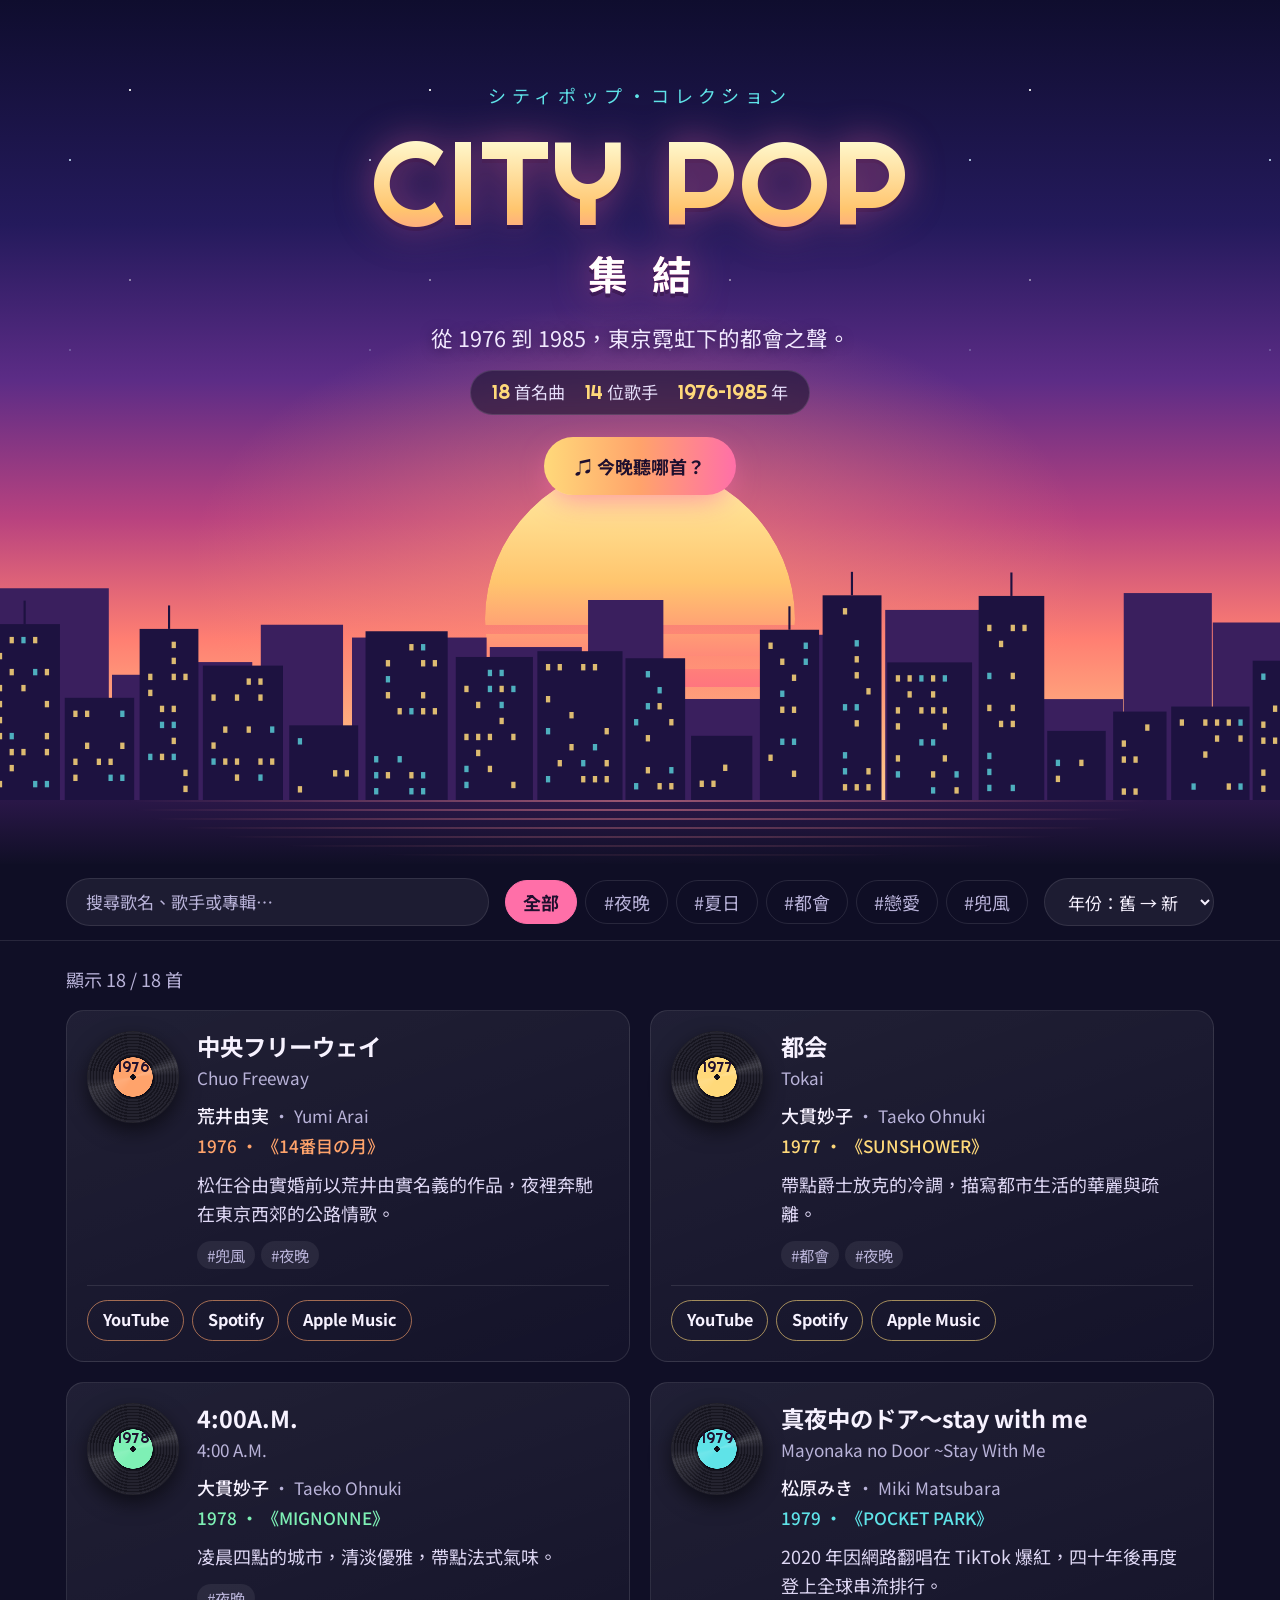
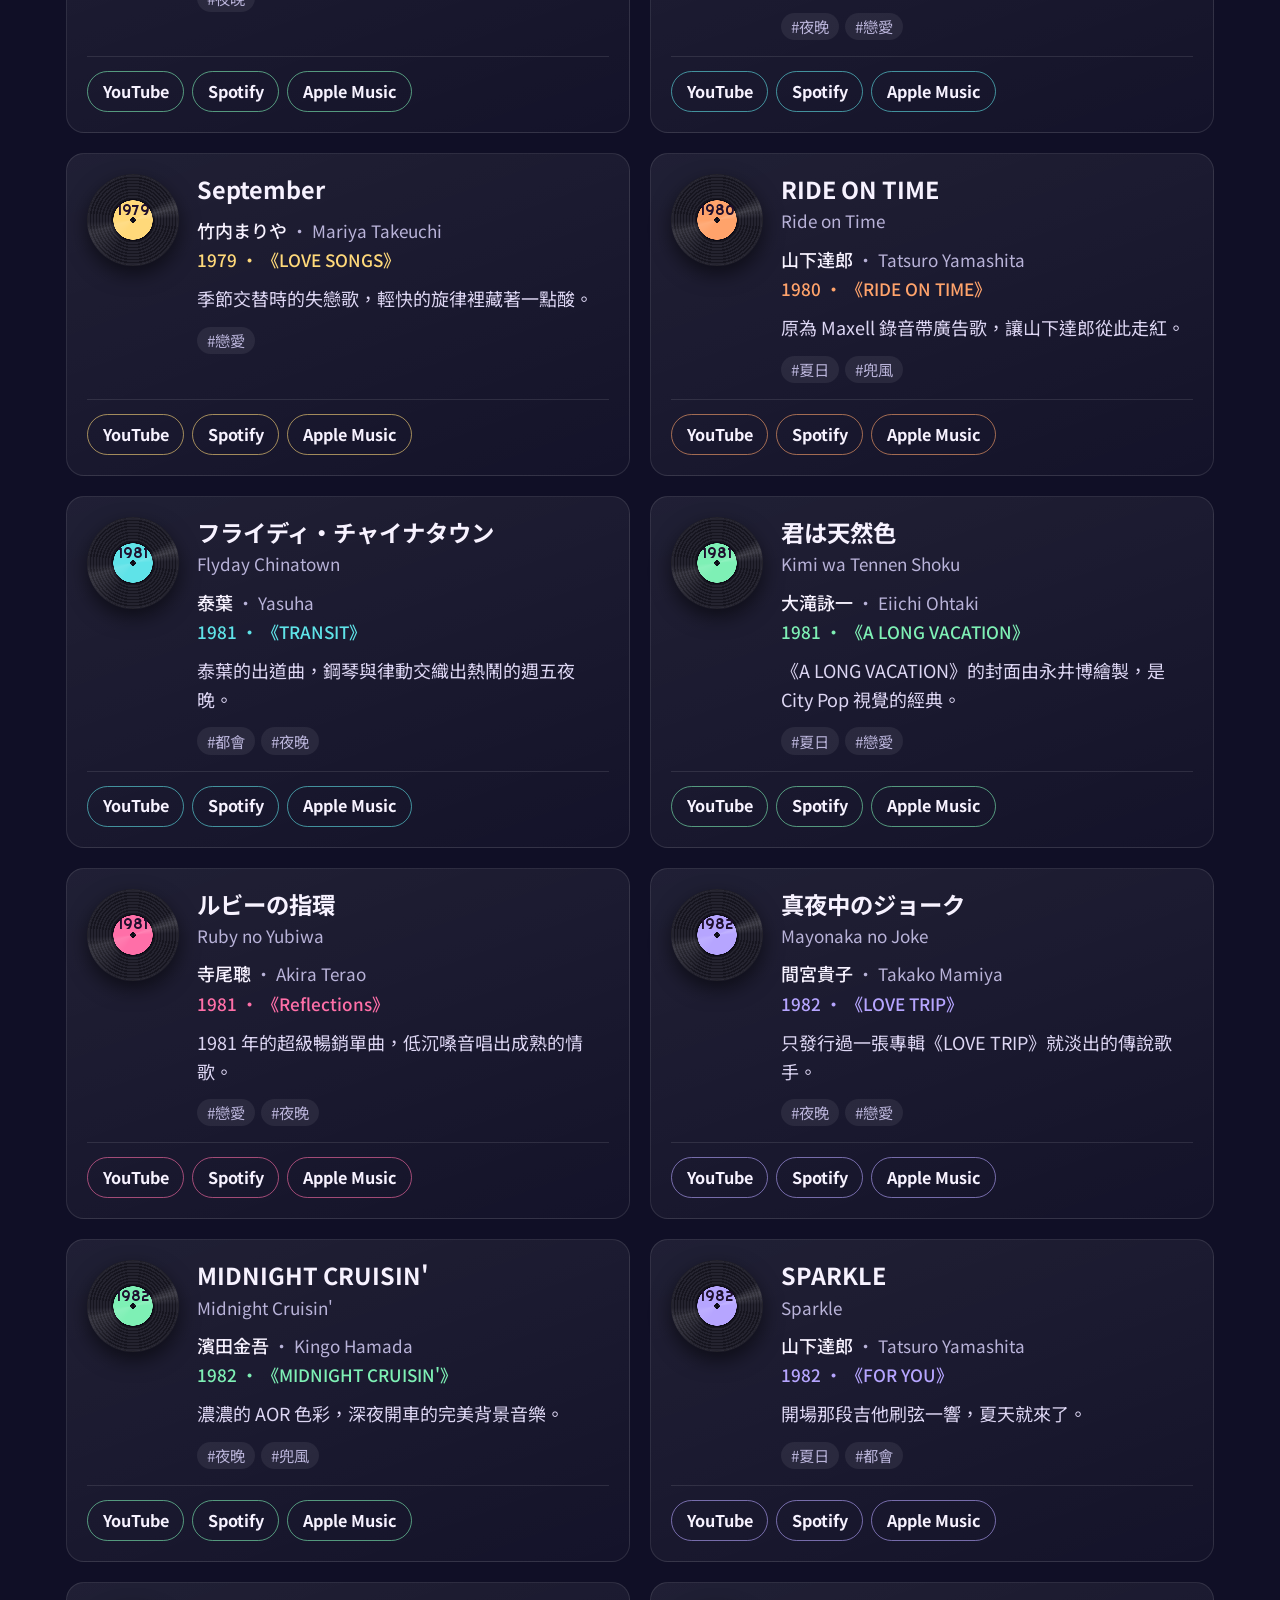
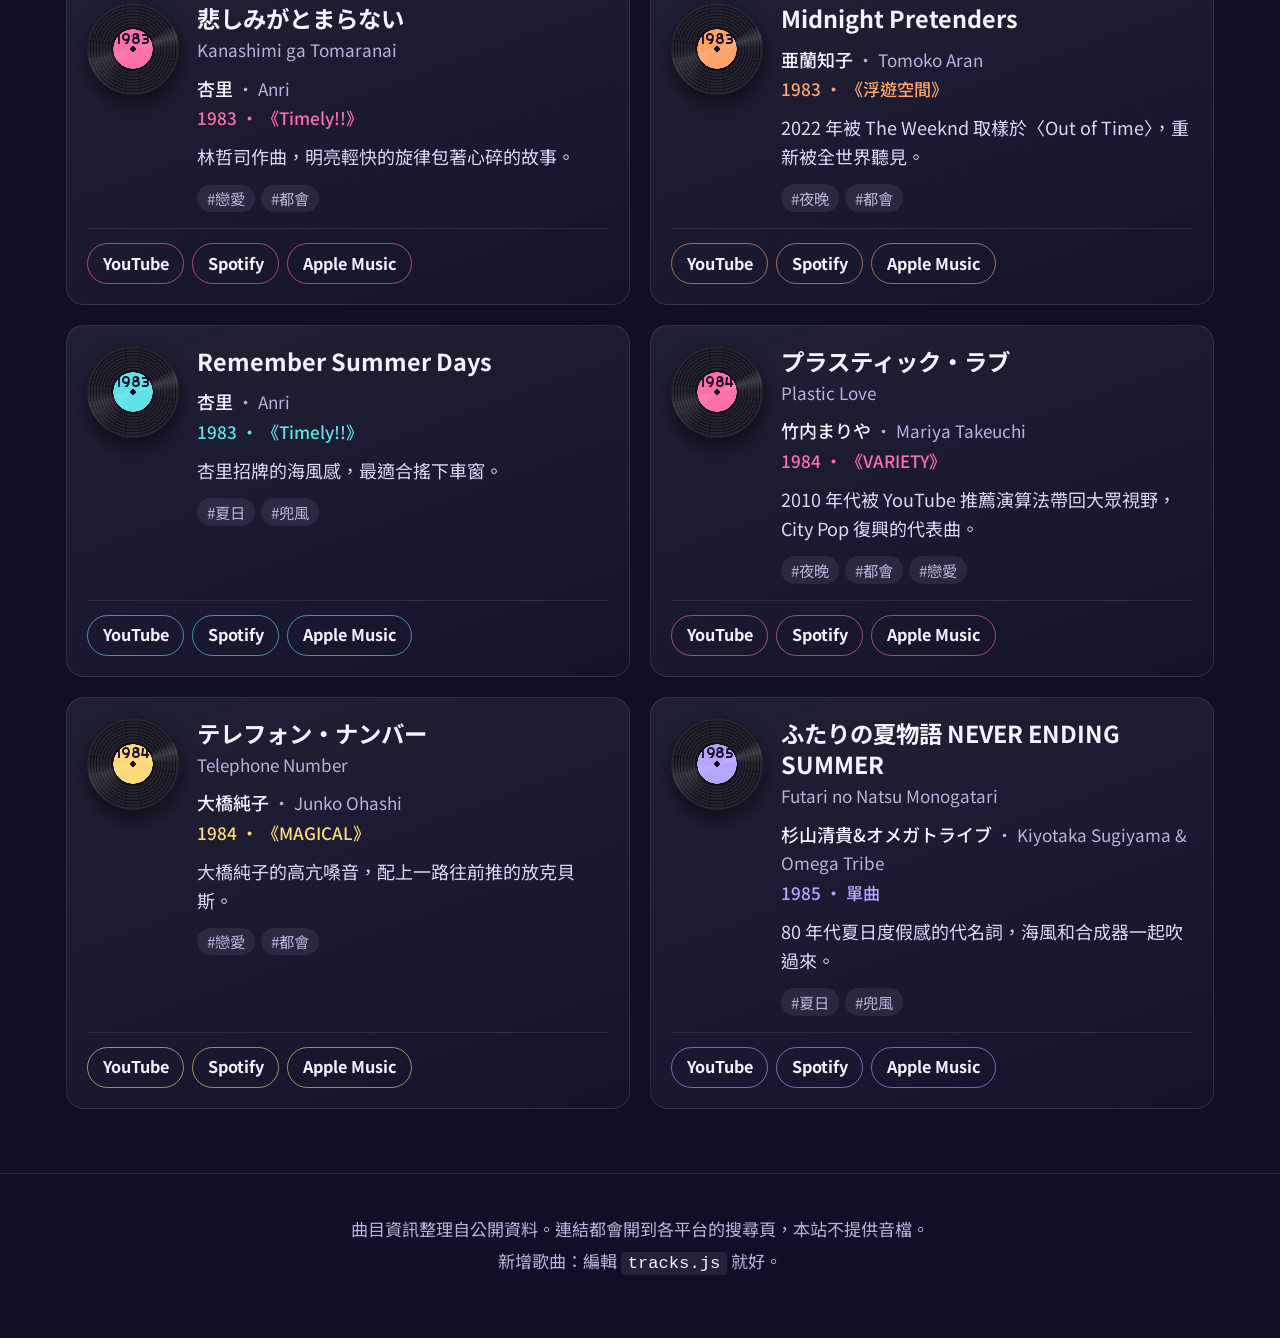
==== index.html @ 8dc0485b "建立 City Pop 集結網站 18 首 1976-1985 年的 City Pop 名曲，可依氛圍篩選、搜尋、排序與隨機推薦，附 YouTube／Spotify／Apple Music 搜尋連結。" ====
<!doctype html>
<html lang="zh-Hant">
<head>
  <meta charset="utf-8">
  <meta name="viewport" content="width=device-width, initial-scale=1">
  <title>City Pop 集結</title>
  <meta name="description" content="精選 70、80 年代日本 City Pop 名曲，依氛圍篩選，一鍵到 YouTube、Spotify、Apple Music 收聽。">
  <meta name="theme-color" content="#100f26">
  <link rel="icon" href="data:image/svg+xml,%3Csvg xmlns='http://www.w3.org/2000/svg' viewBox='0 0 100 100'%3E%3Ccircle cx='50' cy='50' r='48' fill='%2316151f'/%3E%3Ccircle cx='50' cy='50' r='18' fill='%23ff6fa8'/%3E%3Ccircle cx='50' cy='50' r='3' fill='%2316151f'/%3E%3C/svg%3E">
  <link rel="preconnect" href="https://fonts.googleapis.com">
  <link rel="preconnect" href="https://fonts.gstatic.com" crossorigin>
  <link href="https://fonts.googleapis.com/css2?family=Noto+Sans+JP:wght@400;700&family=Noto+Sans+TC:wght@400;500;700&family=Righteous&display=swap" rel="stylesheet">
  <link rel="stylesheet" href="styles.css">
</head>
<body>
  <header class="hero">
    <div class="glow" aria-hidden="true"></div>
    <div class="sun" aria-hidden="true"></div>
    <svg class="skyline" id="skyline" viewBox="0 0 1200 230" preserveAspectRatio="xMidYMax slice" aria-hidden="true"></svg>
    <div class="water" aria-hidden="true"></div>

    <div class="hero-text">
      <p class="eyebrow" lang="ja">シティポップ・コレクション</p>
      <h1>CITY POP<span>集結</span></h1>
      <p class="lead">從 1976 到 1985，東京霓虹下的都會之聲。</p>
      <p class="stats" id="stats"></p>
      <button class="btn-shuffle" id="shuffle" type="button">♫ 今晚聽哪首？</button>
    </div>
  </header>

  <nav class="controls" aria-label="篩選曲目">
    <div class="controls-inner">
      <label class="search">
        <span class="visually-hidden">搜尋</span>
        <input id="search" type="search" placeholder="搜尋歌名、歌手或專輯…" autocomplete="off">
      </label>
      <div class="chips" id="chips" role="group" aria-label="依氛圍篩選"></div>
      <label class="sort">
        <span class="visually-hidden">排序</span>
        <select id="sort">
          <option value="year-asc">年份：舊 → 新</option>
          <option value="year-desc">年份：新 → 舊</option>
          <option value="artist">依歌手</option>
        </select>
      </label>
    </div>
  </nav>

  <main>
    <p class="count" id="count" aria-live="polite"></p>
    <ul class="grid" id="grid"></ul>
    <p class="empty" id="empty" hidden>找不到符合的歌曲，換個關鍵字或氛圍試試？</p>
    <noscript><p class="empty">這個網站需要開啟 JavaScript 才能顯示曲目。</p></noscript>
  </main>

  <footer>
    <p>曲目資訊整理自公開資料。連結都會開到各平台的搜尋頁，本站不提供音檔。</p>
    <p>新增歌曲：編輯 <code>tracks.js</code> 就好。</p>
  </footer>

  <script src="tracks.js"></script>
  <script src="app.js"></script>
</body>
</html>
---- styles.css ----
:root {
  --night: #100f26;
  --night-2: #191838;
  --line: rgba(255, 255, 255, 0.1);
  --text: #f7f2ff;
  --muted: #b9b3d9;
  --pink: #ff6fa8;
  --orange: #ffa36b;
  --yellow: #ffd97a;
  --cyan: #5fe3e8;
  --ink: #1f0f2e;
  --font-body: "Noto Sans TC", "Noto Sans JP", system-ui, sans-serif;
  --font-jp: "Noto Sans JP", "Noto Sans TC", system-ui, sans-serif;
  --font-display: "Righteous", "Noto Sans TC", sans-serif;
}

* { box-sizing: border-box; }

/* 基準字級 18px，其餘用 rem 跟著放大 */
html { font-size: 112.5%; scroll-behavior: smooth; }

body {
  margin: 0;
  background: var(--night);
  color: var(--text);
  font-family: var(--font-body);
  line-height: 1.6;
  -webkit-font-smoothing: antialiased;
}

[lang="ja"] { font-family: var(--font-jp); }

a { color: inherit; }

:focus-visible {
  outline: 2px solid var(--cyan);
  outline-offset: 3px;
  border-radius: 6px;
}

.visually-hidden {
  position: absolute;
  width: 1px;
  height: 1px;
  overflow: hidden;
  clip: rect(0 0 0 0);
  white-space: nowrap;
}

/* ---------- Hero：黃昏的城市 ---------- */
.hero {
  position: relative;
  isolation: isolate;
  overflow: hidden;
  min-height: clamp(640px, 96vh, 920px);
  padding: clamp(48px, 9vh, 100px) 16px 0;
  text-align: center;
  background: linear-gradient(180deg,
      #0f0d2e 0%, #241a5c 26%, #5c2c86 44%, #b8427f 60%,
      #ff7f72 74%, #ffb882 86%, #ffd99a 100%);
}

/* 星星 */
.hero::before {
  content: "";
  position: absolute;
  inset: 0 0 50% 0;
  z-index: -2;
  background-image:
    radial-gradient(1px 1px at 24px 36px, #fff 50%, transparent 51%),
    radial-gradient(1.5px 1.5px at 130px 90px, #fff 50%, transparent 51%),
    radial-gradient(1px 1px at 210px 22px, #ffe9c4 50%, transparent 51%),
    radial-gradient(1px 1px at 268px 150px, #fff 50%, transparent 51%),
    radial-gradient(1.5px 1.5px at 70px 160px, #cfe9ff 50%, transparent 51%);
  background-size: 300px 190px;
  -webkit-mask-image: linear-gradient(#000 30%, transparent);
  mask-image: linear-gradient(#000 30%, transparent);
  opacity: 0.85;
}

.glow {
  position: absolute;
  left: 50%;
  bottom: 40px;
  width: min(120vw, 900px);
  height: 520px;
  transform: translateX(-50%);
  z-index: -2;
  background: radial-gradient(closest-side, rgba(255, 150, 120, 0.55), transparent);
}

.sun {
  position: absolute;
  left: 50%;
  bottom: 90px;
  width: min(52vw, 310px);
  aspect-ratio: 1;
  transform: translateX(-50%);
  z-index: -1;
  border-radius: 50%;
  background: linear-gradient(180deg, #fff1a8 0%, #ffc56e 38%, #ff7b7b 68%, #ff4f9a 100%);
  -webkit-mask-image: linear-gradient(180deg,
      #000 0 52%, transparent 52% 55%, #000 55% 62%, transparent 62% 66%,
      #000 66% 72%, transparent 72% 77%, #000 77% 82%, transparent 82% 88%,
      #000 88% 92%, transparent 92%);
  mask-image: linear-gradient(180deg,
      #000 0 52%, transparent 52% 55%, #000 55% 62%, transparent 62% 66%,
      #000 66% 72%, transparent 72% 77%, #000 77% 82%, transparent 82% 88%,
      #000 88% 92%, transparent 92%);
}

.skyline {
  position: absolute;
  left: 0;
  bottom: 64px;
  width: 100%;
  height: clamp(150px, 22vw, 230px);
  z-index: -1;
}
.skyline .bld { fill: #1d1240; }
.skyline .bld.far { fill: #3a1f5e; }
.skyline .win { fill: #ffd97a; opacity: 0.85; }
.skyline .win.c { fill: #5fe3e8; opacity: 0.75; }

.water {
  position: absolute;
  left: 0;
  right: 0;
  bottom: 0;
  height: 64px;
  z-index: -1;
  background: linear-gradient(180deg, #2a1748, var(--night));
}
.water::before {
  content: "";
  position: absolute;
  inset: 0;
  background: repeating-linear-gradient(180deg, rgba(255, 140, 150, 0.55) 0 2px, transparent 2px 9px);
  -webkit-mask-image: radial-gradient(40% 100% at 50% 0%, #000, transparent);
  mask-image: radial-gradient(40% 100% at 50% 0%, #000, transparent);
}

.hero-text { position: relative; }

.eyebrow {
  margin: 0;
  color: var(--cyan);
  font-size: 1rem;
  letter-spacing: 0.3em;
}

.hero h1 {
  margin: 0.15em 0 0.25em;
  font-family: var(--font-display);
  font-weight: 400;
  font-size: clamp(3rem, 10vw, 6.5rem);
  line-height: 0.95;
  letter-spacing: 0.02em;
  background: linear-gradient(180deg, #fff6c9 10%, #ffc56e 50%, #ff6fa8 90%);
  -webkit-background-clip: text;
  background-clip: text;
  color: transparent;
  filter: drop-shadow(0 0 18px rgba(255, 111, 168, 0.5)) drop-shadow(0 4px 0 rgba(30, 10, 60, 0.6));
}
.hero h1 span {
  display: block;
  margin-top: 0.4em;
  padding-left: 0.6em;
  font-family: var(--font-body);
  font-weight: 700;
  font-size: 0.34em;
  letter-spacing: 0.6em;
  color: #fff;
  -webkit-text-fill-color: #fff;
}

.lead {
  margin: 0;
  color: #f1e8ff;
  font-size: clamp(1rem, 2.4vw, 1.2rem);
  text-shadow: 0 2px 12px rgba(20, 8, 50, 0.6);
}

.stats {
  display: inline-flex;
  flex-wrap: wrap;
  justify-content: center;
  gap: 4px 20px;
  margin: 14px 0 0;
  padding: 0.35em 1.2em;
  border: 1px solid rgba(255, 255, 255, 0.12);
  border-radius: 999px;
  background: rgba(16, 15, 38, 0.55);
  -webkit-backdrop-filter: blur(6px);
  backdrop-filter: blur(6px);
  color: #e6defa;
  font-size: 0.95rem;
}
.stats b {
  color: var(--yellow);
  font-family: var(--font-display);
  font-weight: 400;
  font-size: 1.15em;
}

.btn-shuffle {
  display: block;
  margin: 22px auto 0;
  padding: 0.8em 1.7em;
  border: 0;
  border-radius: 999px;
  font: inherit;
  font-weight: 700;
  color: var(--ink);
  cursor: pointer;
  background: linear-gradient(90deg, var(--yellow), var(--orange), var(--pink));
  box-shadow: 0 10px 30px -8px rgba(255, 111, 168, 0.8);
  transition: transform 0.2s, box-shadow 0.2s;
}
.btn-shuffle:hover {
  transform: translateY(-2px);
  box-shadow: 0 14px 36px -8px rgba(255, 111, 168, 0.95);
}

/* ---------- 篩選列 ---------- */
.controls {
  position: sticky;
  top: 0;
  z-index: 10;
  background: rgba(16, 15, 38, 0.85);
  -webkit-backdrop-filter: blur(12px);
  backdrop-filter: blur(12px);
  border-bottom: 1px solid var(--line);
}
.controls-inner {
  display: flex;
  flex-wrap: wrap;
  align-items: center;
  gap: 12px 16px;
  max-width: 1180px;
  margin: 0 auto;
  padding: 14px 16px;
}

.search { flex: 1 1 220px; min-width: 0; }
.search input,
.sort select {
  width: 100%;
  padding: 0.55em 1.1em;
  border: 1px solid var(--line);
  border-radius: 999px;
  background: rgba(255, 255, 255, 0.06);
  color: var(--text);
  font: inherit;
  font-size: 0.95rem;
}
.search input::placeholder { color: var(--muted); }
.search input:focus,
.sort select:focus { border-color: var(--cyan); outline: none; }
.sort select { width: auto; cursor: pointer; }
.sort option { background: var(--night-2); }

.chips { display: flex; flex-wrap: wrap; gap: 8px; }
.chip {
  padding: 0.35em 0.95em;
  border: 1px solid var(--line);
  border-radius: 999px;
  background: transparent;
  color: var(--muted);
  font: inherit;
  font-size: 1rem;
  cursor: pointer;
  transition: background 0.2s, color 0.2s, border-color 0.2s;
}
.chip:hover { color: var(--text); border-color: rgba(255, 255, 255, 0.3); }
.chip[aria-pressed="true"] {
  background: var(--pink);
  border-color: var(--pink);
  color: var(--ink);
  font-weight: 700;
}

/* ---------- 曲目卡片 ---------- */
main {
  max-width: 1180px;
  margin: 0 auto;
  padding: 24px 16px 64px;
}

.count { margin: 0 0 16px; color: var(--muted); font-size: 1rem; }

.grid {
  display: grid;
  grid-template-columns: repeat(auto-fill, minmax(min(400px, 100%), 1fr));
  gap: 20px;
  margin: 0;
  padding: 0;
  list-style: none;
}

.card {
  position: relative;
  display: grid;
  grid-template-columns: 92px 1fr;
  grid-template-rows: 1fr auto;
  gap: 16px 18px;
  padding: 20px;
  border: 1px solid var(--line);
  border-radius: 18px;
  background: linear-gradient(160deg, rgba(255, 255, 255, 0.07), rgba(255, 255, 255, 0.02));
  scroll-margin-top: 120px;
  transition: transform 0.25s, border-color 0.25s, box-shadow 0.25s;
}
.card:hover {
  transform: translateY(-4px);
  border-color: var(--accent);
  box-shadow: 0 12px 40px -14px var(--accent);
}
.card.spotlight {
  border-color: var(--accent);
  box-shadow: 0 0 0 2px var(--accent), 0 0 60px -8px var(--accent);
}
.card:focus { outline: none; }

.badge {
  position: absolute;
  top: -11px;
  right: 16px;
  padding: 0.15em 0.8em;
  border-radius: 999px;
  background: var(--accent);
  color: var(--ink);
  font-size: 0.9rem;
  font-weight: 700;
}

/* 黑膠唱片 */
.disc {
  position: relative;
  display: grid;
  place-items: center;
  width: 92px;
  aspect-ratio: 1;
  border-radius: 50%;
  background:
    radial-gradient(circle, #0c0b16 0 4%, transparent 4.5%),
    radial-gradient(circle, var(--accent) 0 30%, #0c0b16 30.5% 32%, transparent 32.5%),
    repeating-radial-gradient(circle, #16151f 0 1.5px, #24232f 1.5px 3px);
  box-shadow: 0 8px 20px rgba(0, 0, 0, 0.55), inset 0 0 0 1px rgba(255, 255, 255, 0.06);
}
.disc::before {
  content: "";
  position: absolute;
  inset: 0;
  border-radius: 50%;
  background: conic-gradient(from 30deg,
      transparent 0 8%, rgba(255, 255, 255, 0.14) 12%, transparent 16% 50%,
      rgba(255, 255, 255, 0.1) 62%, transparent 66%);
}
.disc .label {
  position: relative;
  transform: translateY(-10px);
  color: var(--ink);
  font-family: var(--font-display);
  font-size: 14px;
  letter-spacing: 0.04em;
}
.card:hover .disc,
.card.spotlight .disc { animation: spin 2.4s linear infinite; }

@keyframes spin { to { transform: rotate(360deg); } }

.info { min-width: 0; }

.title {
  margin: 0;
  font-size: 1.3rem;
  line-height: 1.35;
  overflow-wrap: anywhere;
}
.romaji { margin: 0.1em 0 0; color: var(--muted); font-size: 0.95rem; }
.artist { margin: 0.55em 0 0; font-weight: 500; }
.artist .en { color: var(--muted); font-size: 0.95rem; font-weight: 400; }
.meta { margin: 0.1em 0 0; color: var(--accent); font-size: 0.95rem; font-weight: 500; }
.note { margin: 0.6em 0 0; color: #ddd6f3; font-size: 1rem; }

.tags {
  display: flex;
  flex-wrap: wrap;
  gap: 6px;
  margin: 0.75em 0 0;
  padding: 0;
  list-style: none;
}
.tags li {
  padding: 0.1em 0.65em;
  border-radius: 999px;
  background: rgba(255, 255, 255, 0.07);
  color: var(--muted);
  font-size: 0.85rem;
}

.links {
  grid-column: 1 / -1;
  align-self: end;
  display: flex;
  flex-wrap: wrap;
  gap: 8px;
  padding-top: 14px;
  border-top: 1px solid var(--line);
}
.links a {
  padding: 0.4em 0.9em;
  border: 1px solid color-mix(in srgb, var(--accent) 60%, transparent);
  border-radius: 999px;
  font-size: 0.9rem;
  font-weight: 700;
  text-decoration: none;
  transition: background 0.2s, color 0.2s;
}
.links a:hover { background: var(--accent); color: var(--ink); }

.empty {
  margin: 48px 0;
  color: var(--muted);
  text-align: center;
}

footer {
  padding: 36px 16px 56px;
  border-top: 1px solid var(--line);
  color: var(--muted);
  font-size: 0.95rem;
  text-align: center;
}
footer p { margin: 0.3em 0; }
footer code {
  padding: 0.1em 0.4em;
  border-radius: 4px;
  background: rgba(255, 255, 255, 0.08);
  color: var(--text);
}

@media (max-width: 520px) {
  .card { grid-template-columns: 76px 1fr; gap: 14px; padding: 16px; scroll-margin-top: 24px; }
  .disc { width: 76px; }
  .disc .label { font-size: 12px; transform: translateY(-8px); }
  .controls { position: static; }
  .controls-inner { gap: 10px; }
  .sort { flex: 1 1 100%; }
  .sort select { width: 100%; }
}

@media (prefers-reduced-motion: reduce) {
  html { scroll-behavior: auto; }
  .card:hover .disc,
  .card.spotlight .disc { animation: none; }
  .card, .btn-shuffle { transition: none; }
}
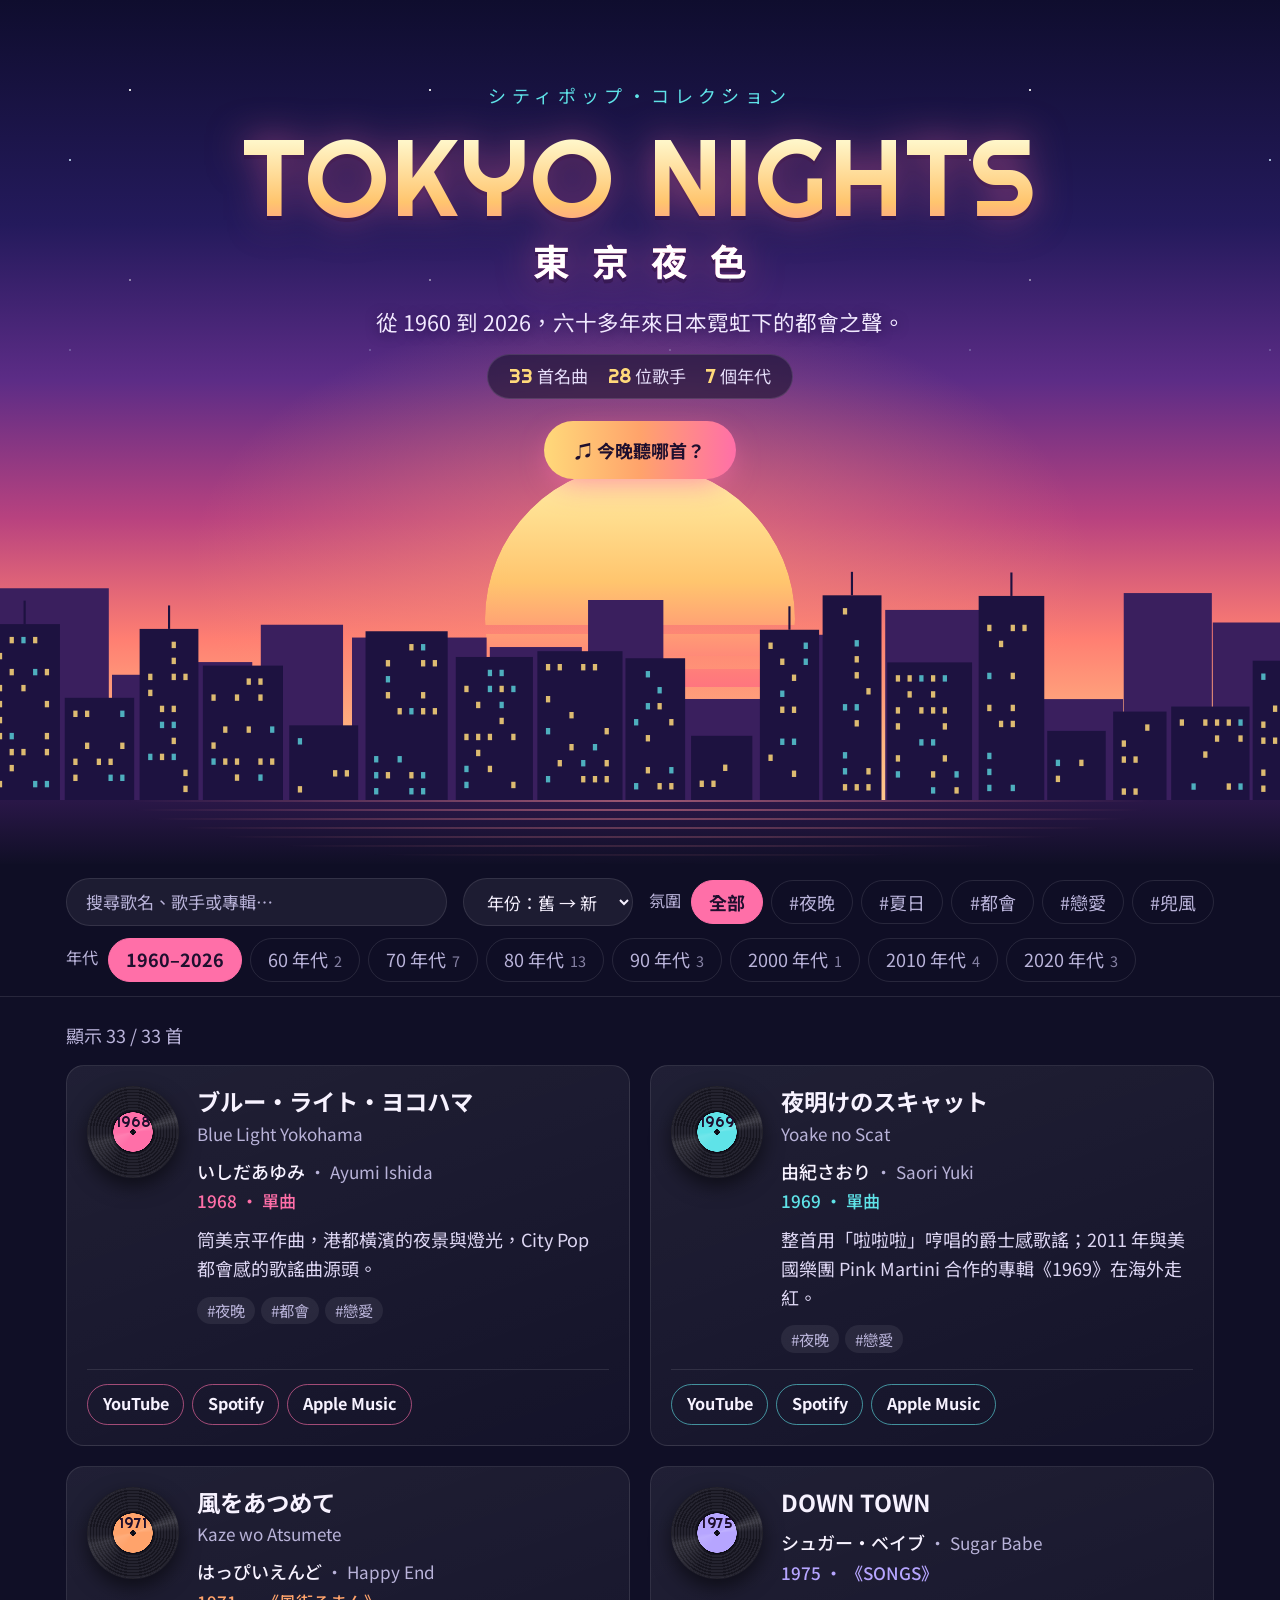
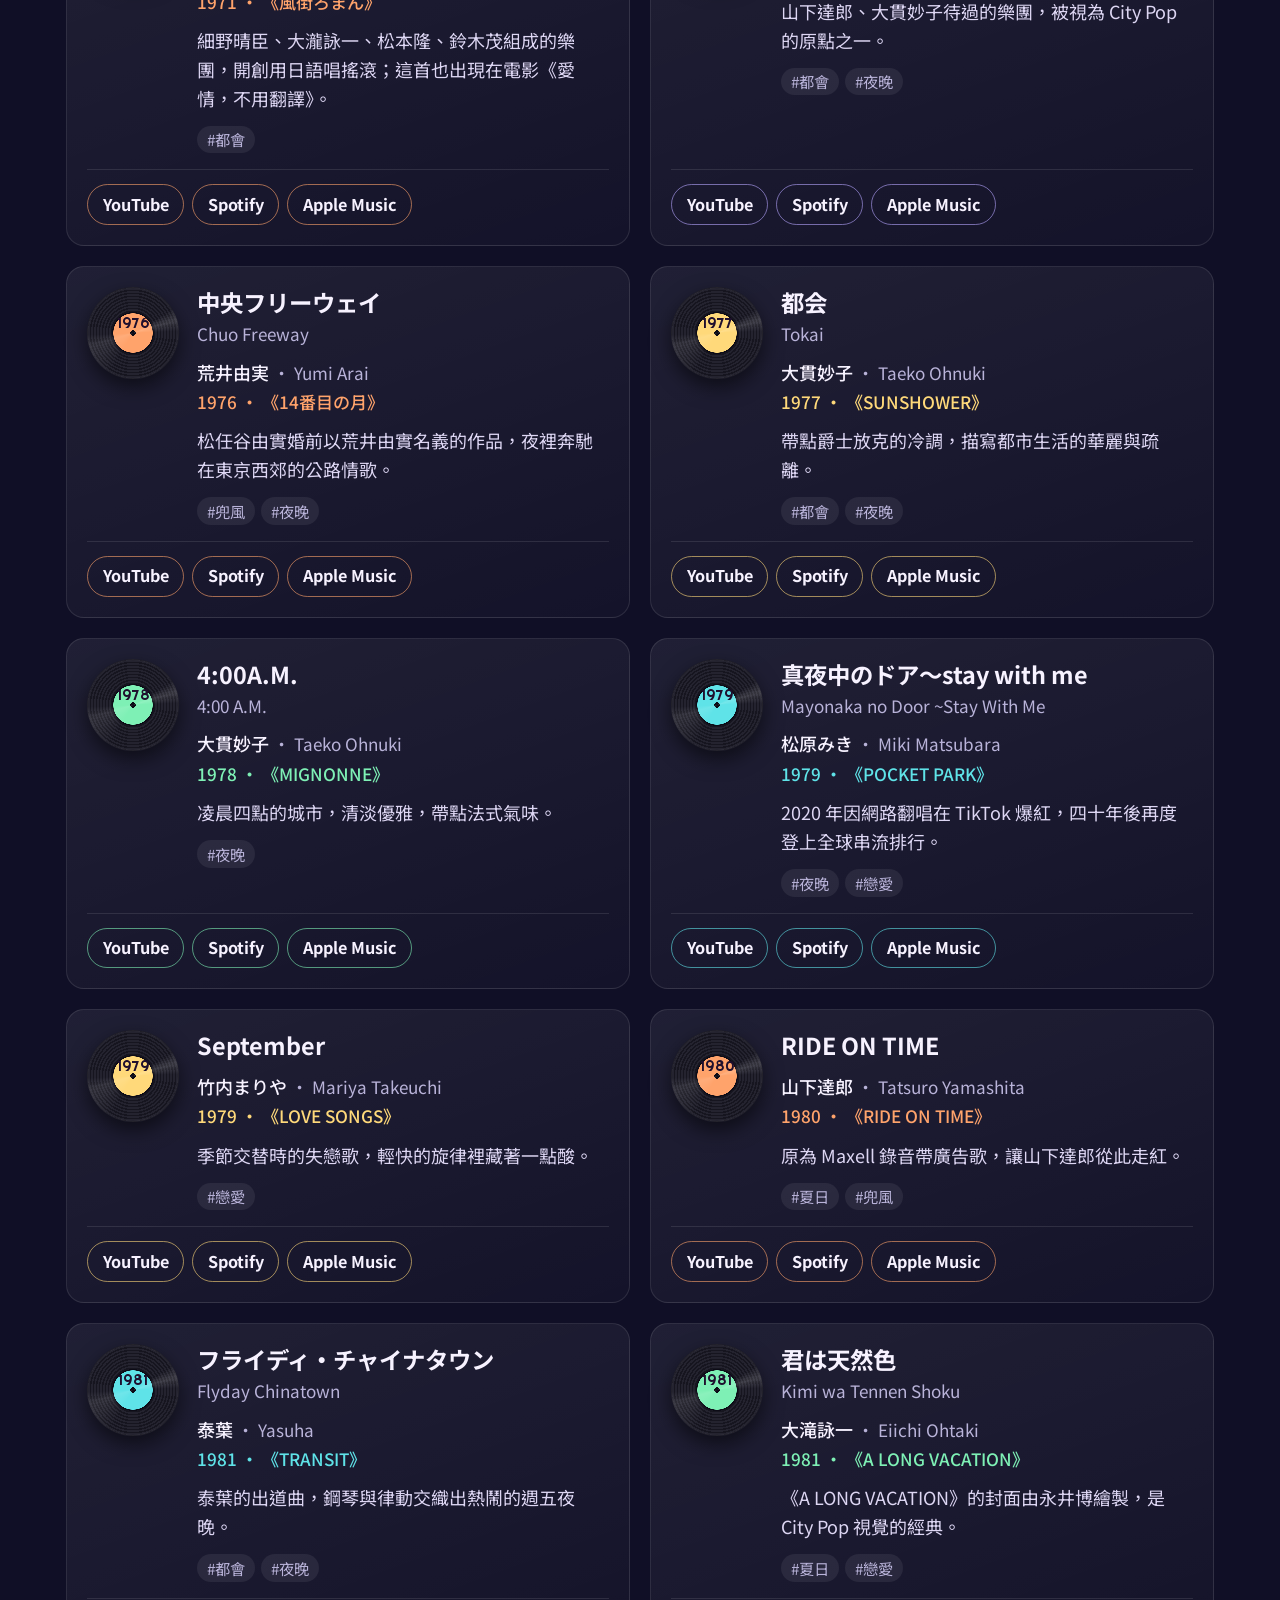
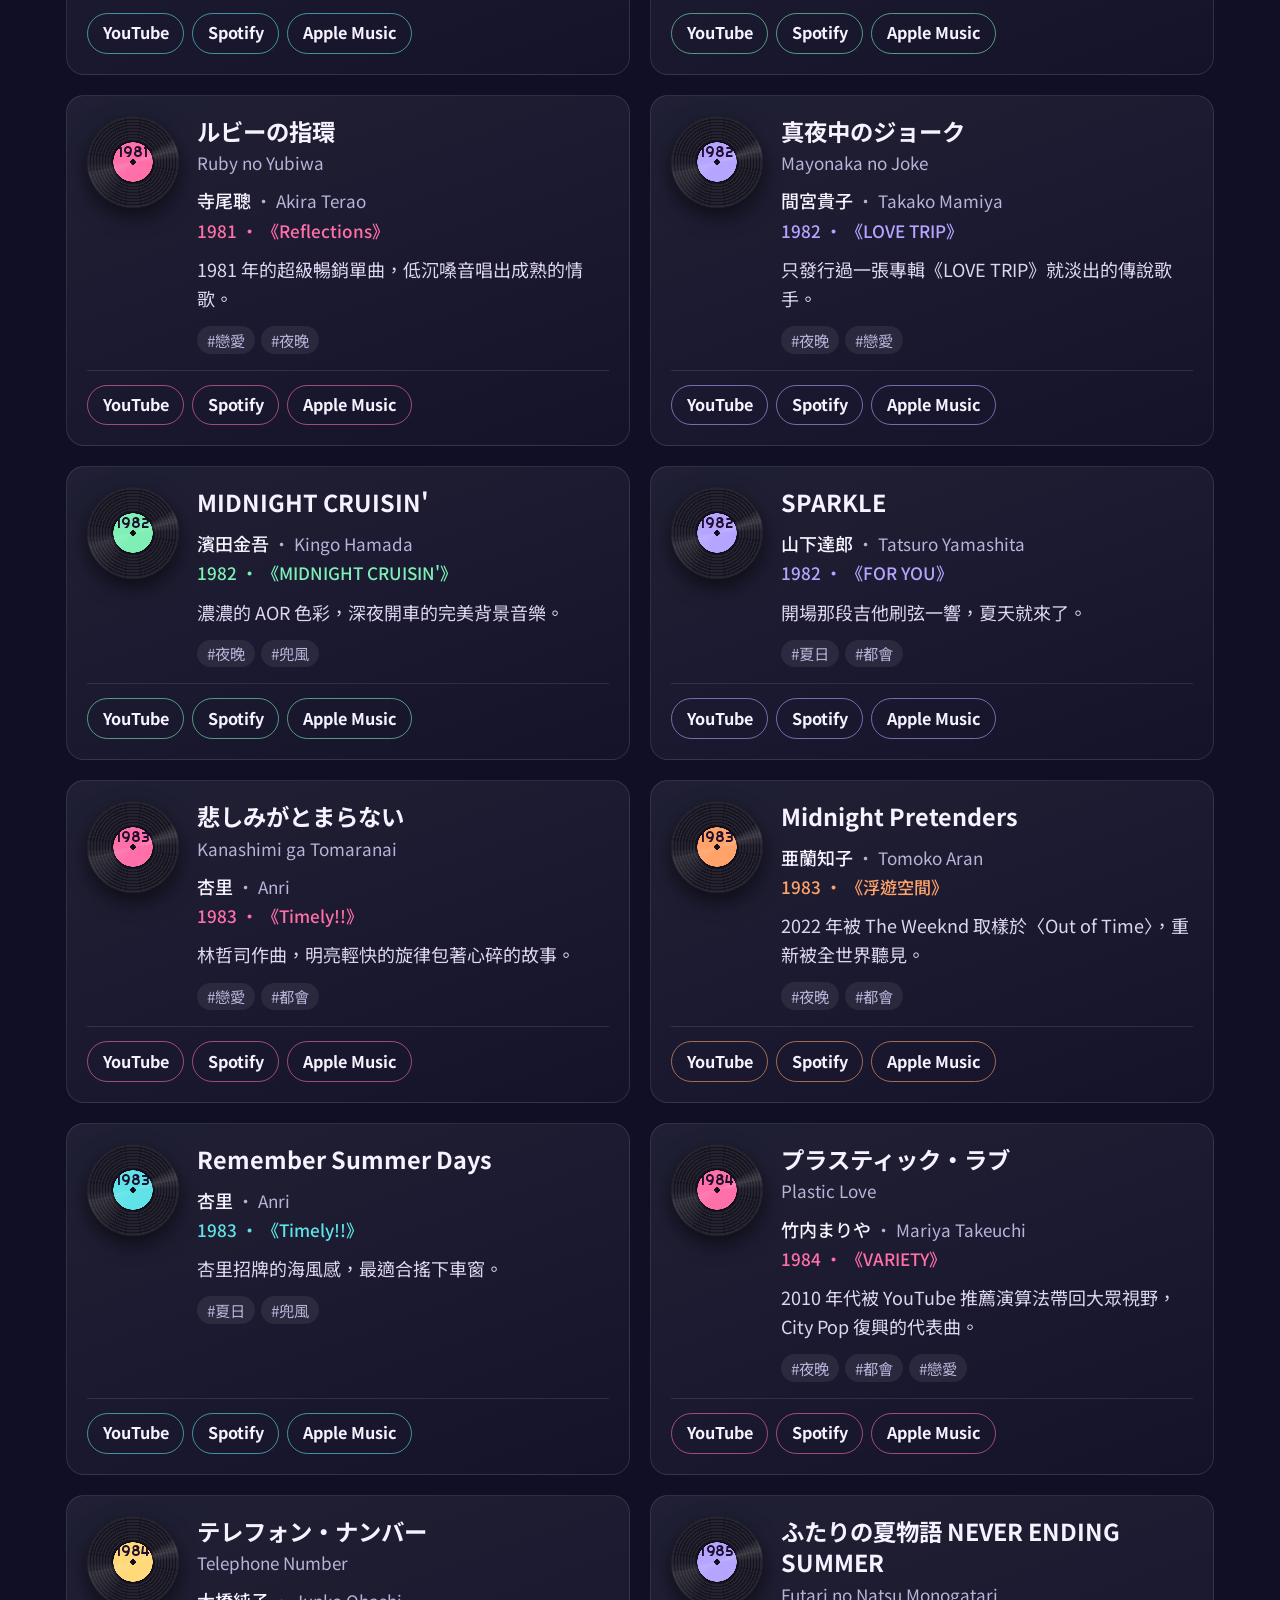
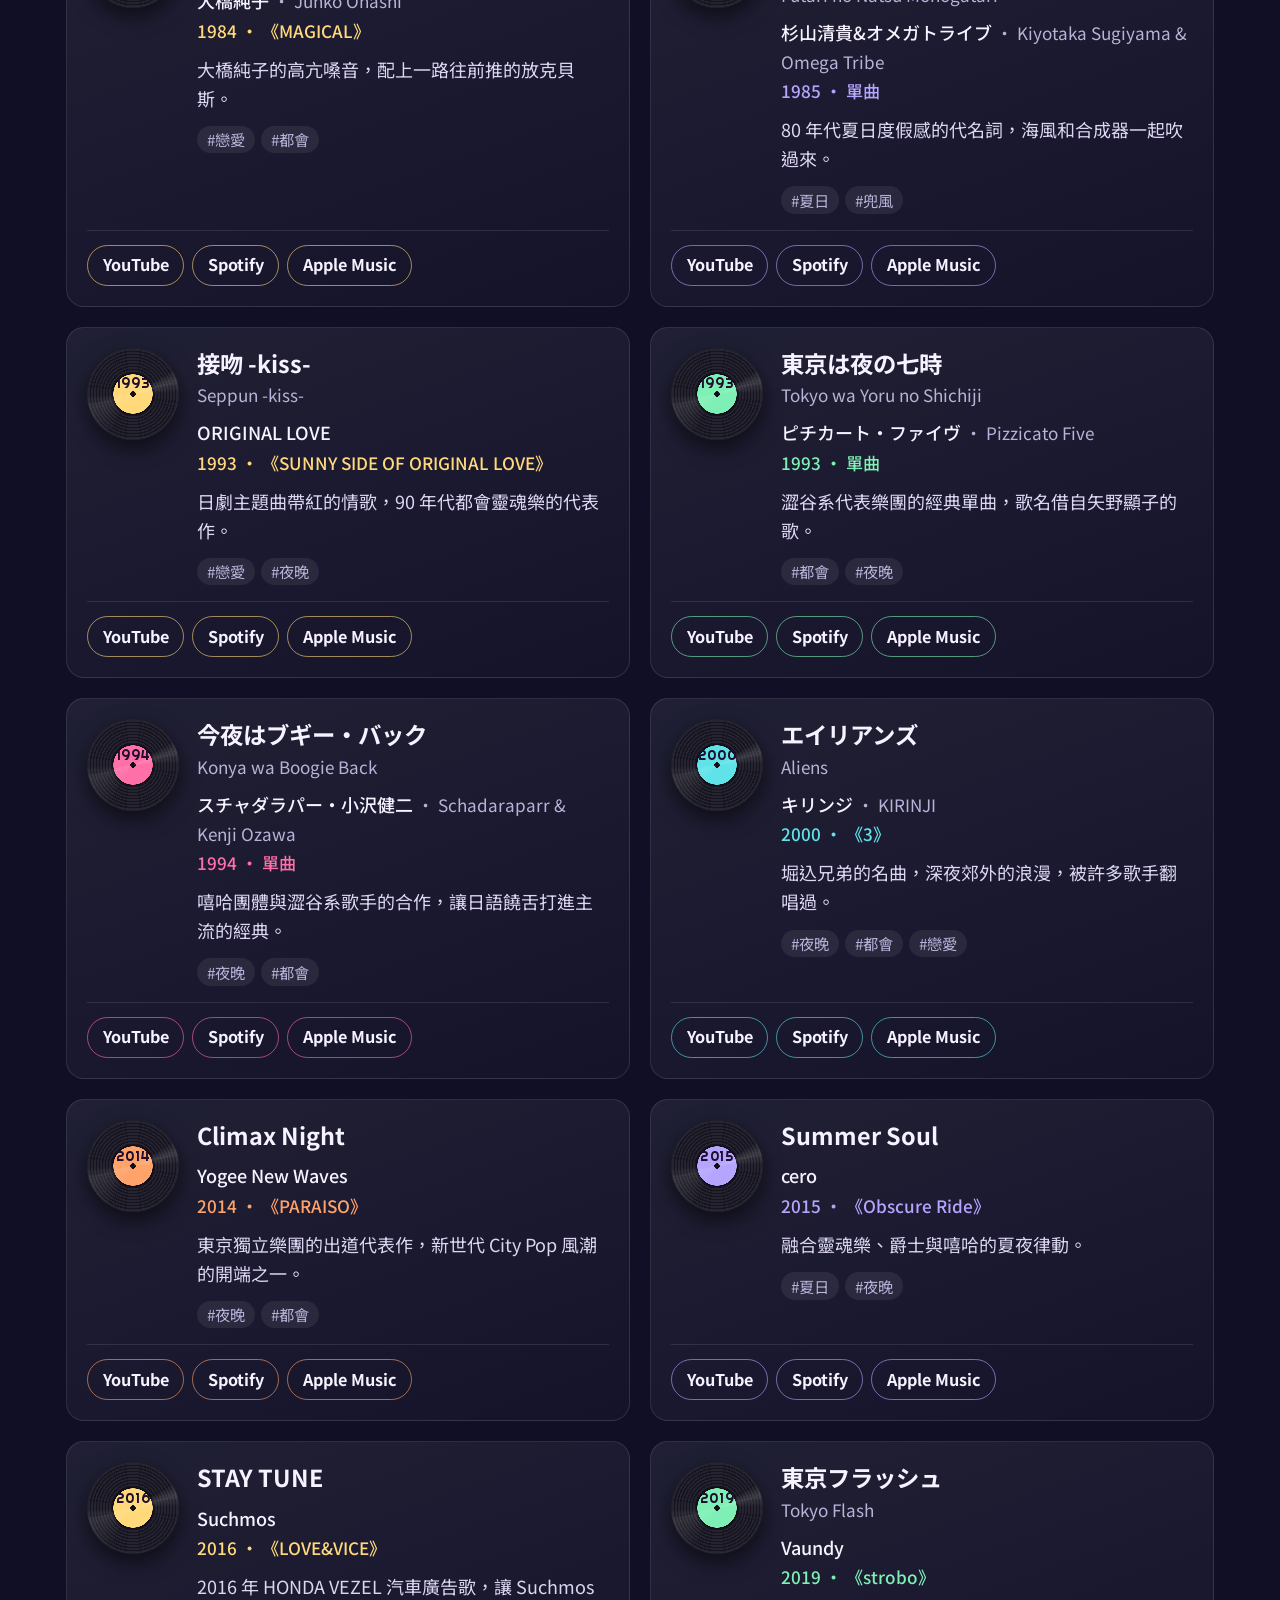
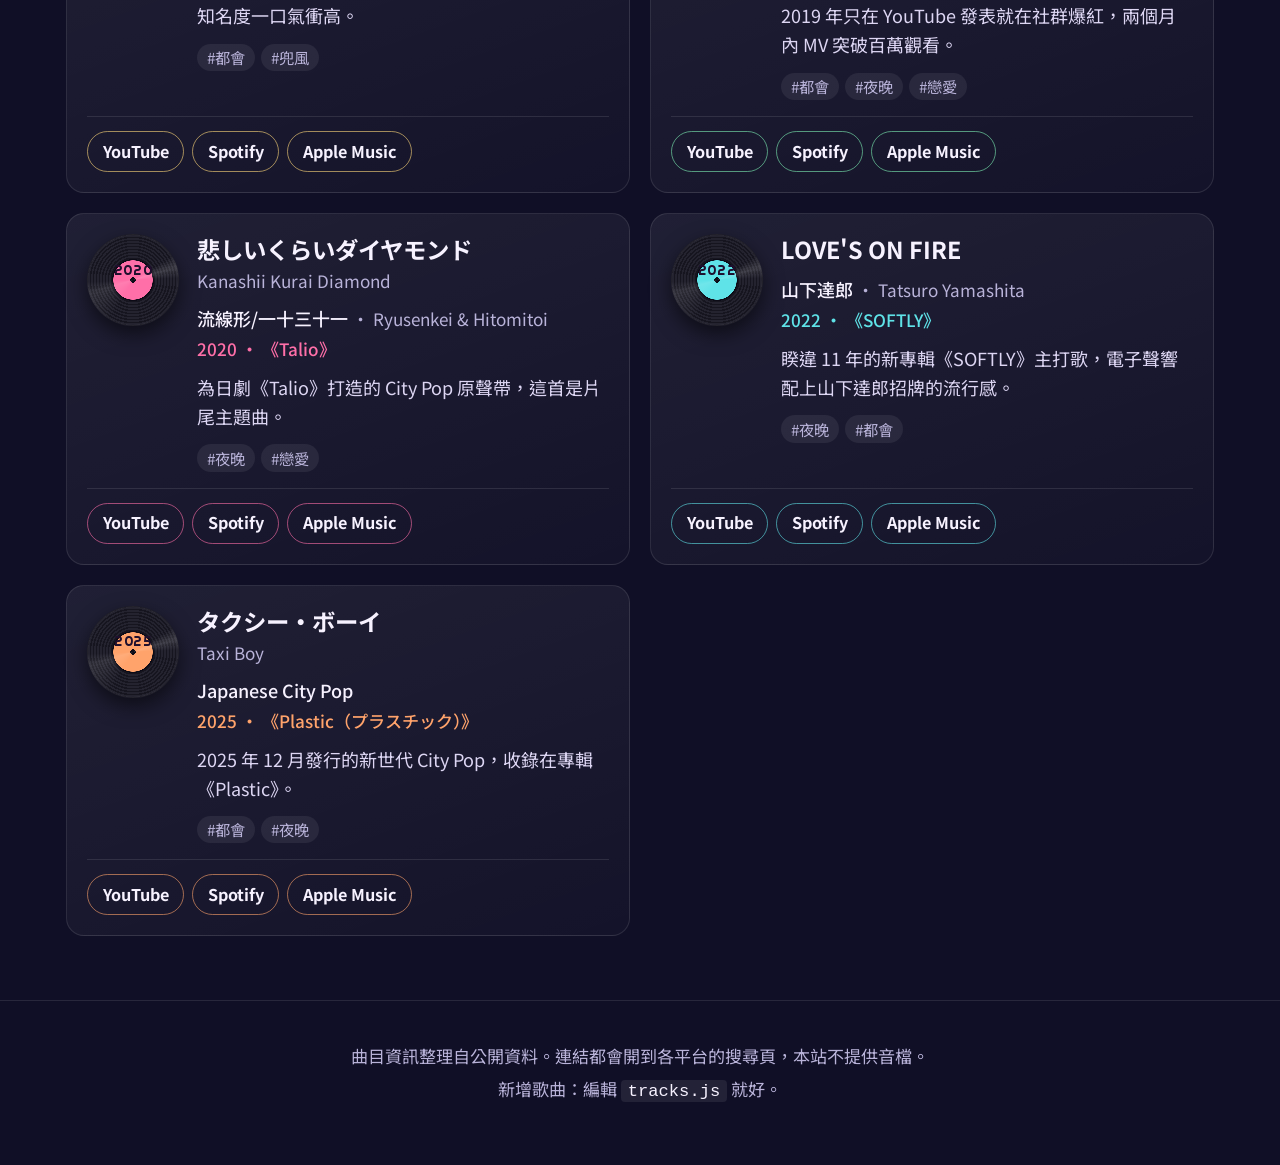
==== commit 06bc5270: "改名 TOKYO NIGHTS 東京夜色，年代延伸到 1960–2026 - 網站名稱從「CITY POP 集結」改為「TOKYO NIGHTS 東京夜色」 - 新增 15 首歌：60 年代歌謠曲源頭" ====
--- a/index.html
+++ b/index.html
@@ -3,8 +3,8 @@
 <head>
   <meta charset="utf-8">
   <meta name="viewport" content="width=device-width, initial-scale=1">
-  <title>City Pop 集結</title>
-  <meta name="description" content="精選 70、80 年代日本 City Pop 名曲，依氛圍篩選，一鍵到 YouTube、Spotify、Apple Music 收聽。">
+  <title>TOKYO NIGHTS 東京夜色</title>
+  <meta name="description" content="TOKYO NIGHTS 東京夜色：從 1960 到 2026 的日本 City Pop 名曲，依氛圍與年代篩選，一鍵到 YouTube、Spotify、Apple Music 收聽。">
   <meta name="theme-color" content="#100f26">
   <link rel="icon" href="data:image/svg+xml,%3Csvg xmlns='http://www.w3.org/2000/svg' viewBox='0 0 100 100'%3E%3Ccircle cx='50' cy='50' r='48' fill='%2316151f'/%3E%3Ccircle cx='50' cy='50' r='18' fill='%23ff6fa8'/%3E%3Ccircle cx='50' cy='50' r='3' fill='%2316151f'/%3E%3C/svg%3E">
   <link rel="preconnect" href="https://fonts.googleapis.com">
@@ -21,8 +21,8 @@
 
     <div class="hero-text">
       <p class="eyebrow" lang="ja">シティポップ・コレクション</p>
-      <h1>CITY POP<span>集結</span></h1>
-      <p class="lead">從 1976 到 1985，東京霓虹下的都會之聲。</p>
+      <h1>TOKYO NIGHTS<span>東京夜色</span></h1>
+      <p class="lead">從 1960 到 2026，六十多年來日本霓虹下的都會之聲。</p>
       <p class="stats" id="stats"></p>
       <button class="btn-shuffle" id="shuffle" type="button">♫ 今晚聽哪首？</button>
     </div>
@@ -34,7 +34,6 @@
         <span class="visually-hidden">搜尋</span>
         <input id="search" type="search" placeholder="搜尋歌名、歌手或專輯…" autocomplete="off">
       </label>
-      <div class="chips" id="chips" role="group" aria-label="依氛圍篩選"></div>
       <label class="sort">
         <span class="visually-hidden">排序</span>
         <select id="sort">
@@ -43,6 +42,14 @@
           <option value="artist">依歌手</option>
         </select>
       </label>
+      <div class="filter-row">
+        <span class="filter-label" id="mood-label">氛圍</span>
+        <div class="chips" id="moods" role="group" aria-labelledby="mood-label"></div>
+      </div>
+      <div class="filter-row">
+        <span class="filter-label" id="decade-label">年代</span>
+        <div class="chips" id="decades" role="group" aria-labelledby="decade-label"></div>
+      </div>
     </div>
   </nav>
 
--- a/styles.css
+++ b/styles.css
@@ -153,7 +153,7 @@
   margin: 0.15em 0 0.25em;
   font-family: var(--font-display);
   font-weight: 400;
-  font-size: clamp(3rem, 10vw, 6.5rem);
+  font-size: clamp(2.6rem, 9vw, 6rem);
   line-height: 0.95;
   letter-spacing: 0.02em;
   background: linear-gradient(180deg, #fff6c9 10%, #ffc56e 50%, #ff6fa8 90%);
@@ -260,7 +260,25 @@
 .sort select { width: auto; cursor: pointer; }
 .sort option { background: var(--night-2); }
 
+.filter-row {
+  display: flex;
+  align-items: flex-start;
+  gap: 10px;
+  min-width: 0;
+}
+.filter-label {
+  flex: none;
+  padding-top: 0.45em;
+  color: var(--muted);
+  font-size: 0.9rem;
+}
 .chips { display: flex; flex-wrap: wrap; gap: 8px; }
+.chip-count {
+  margin-left: 0.4em;
+  font-size: 0.8em;
+  opacity: 0.7;
+}
+.chip:disabled { opacity: 0.35; cursor: not-allowed; }
 .chip {
   padding: 0.35em 0.95em;
   border: 1px solid var(--line);
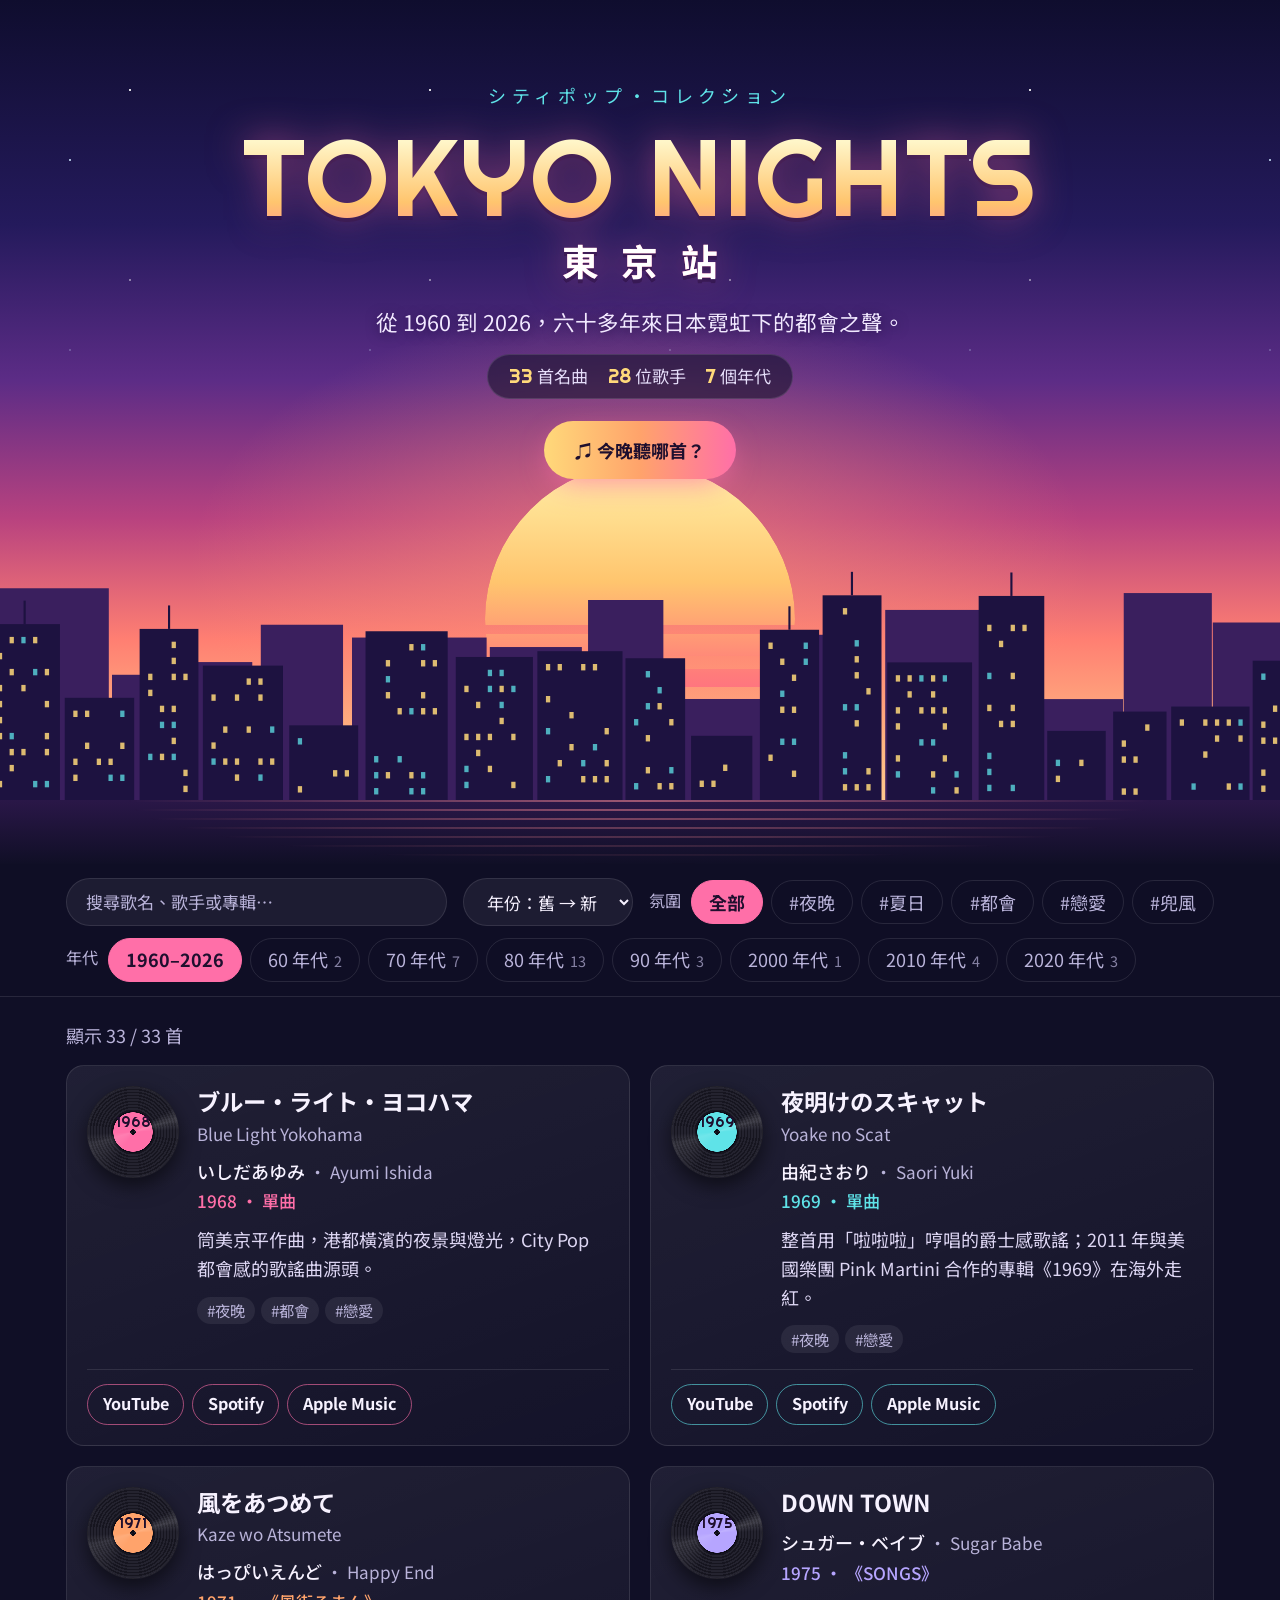
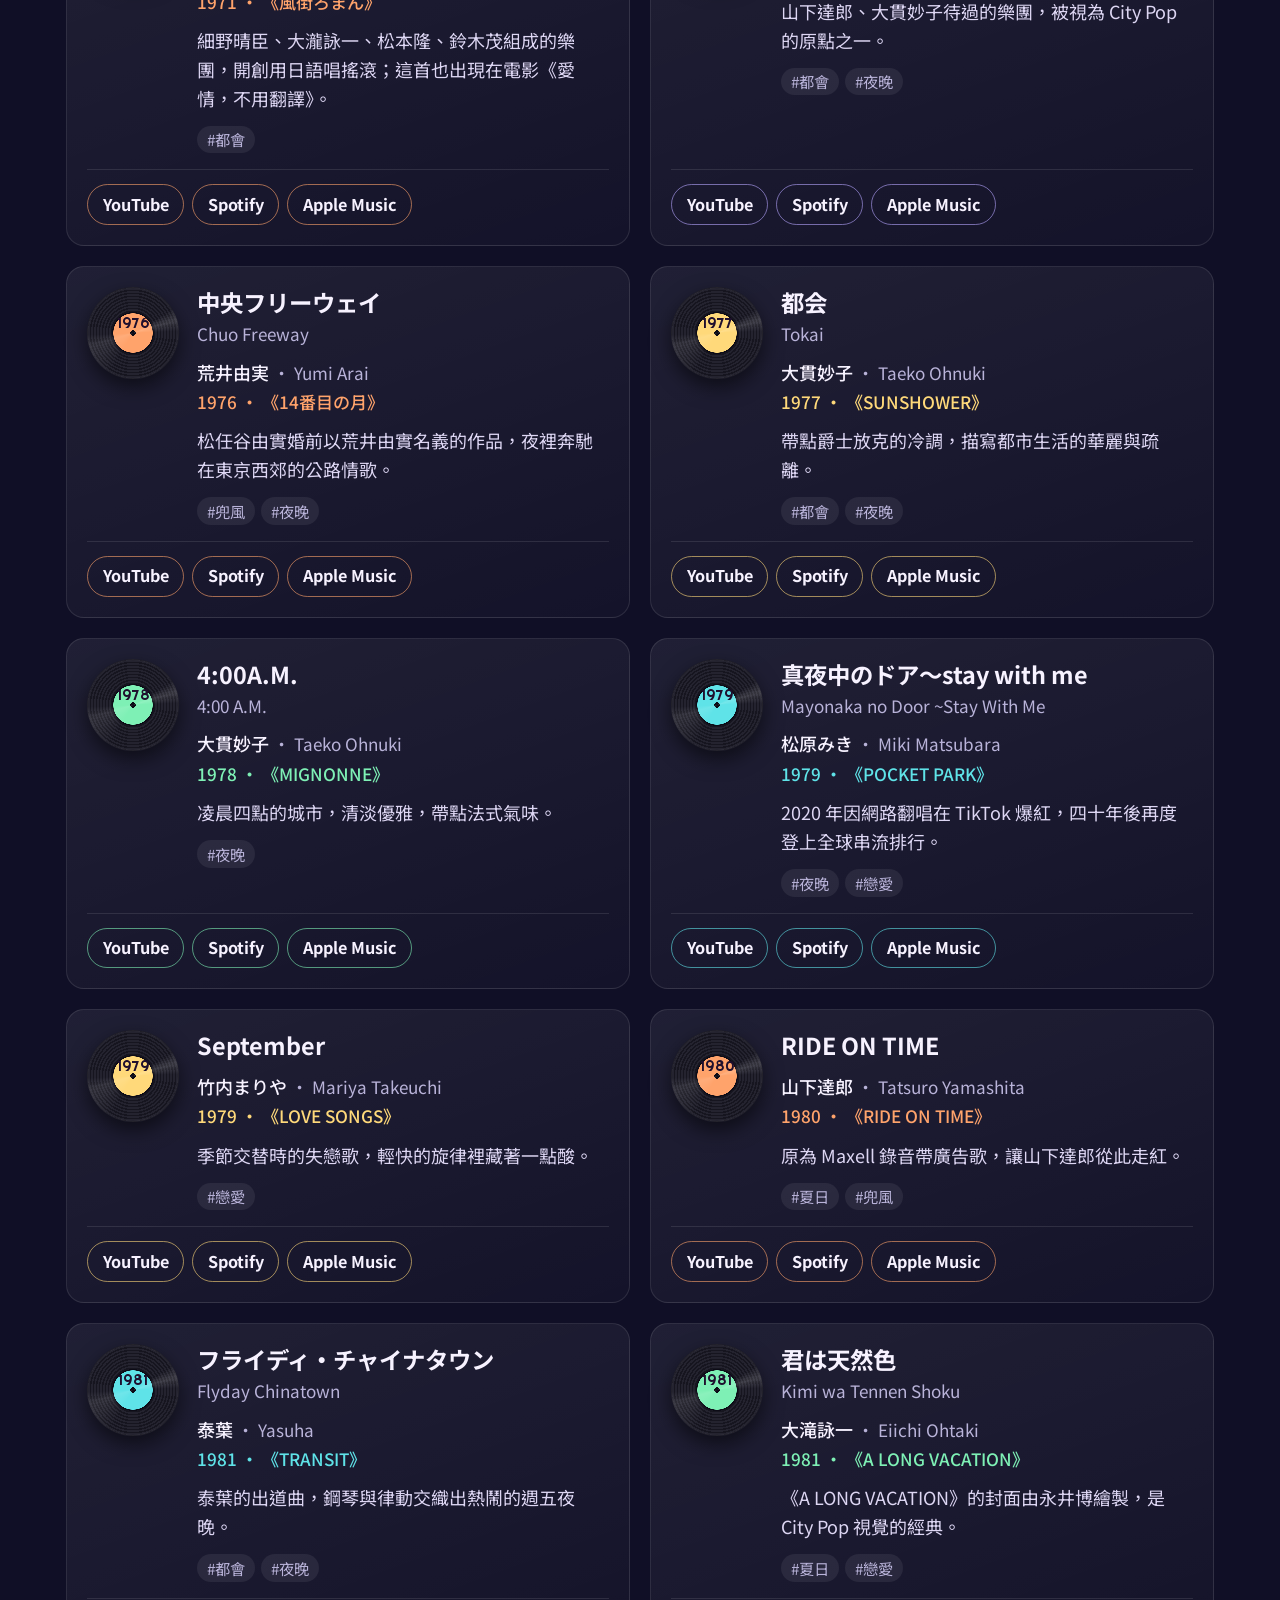
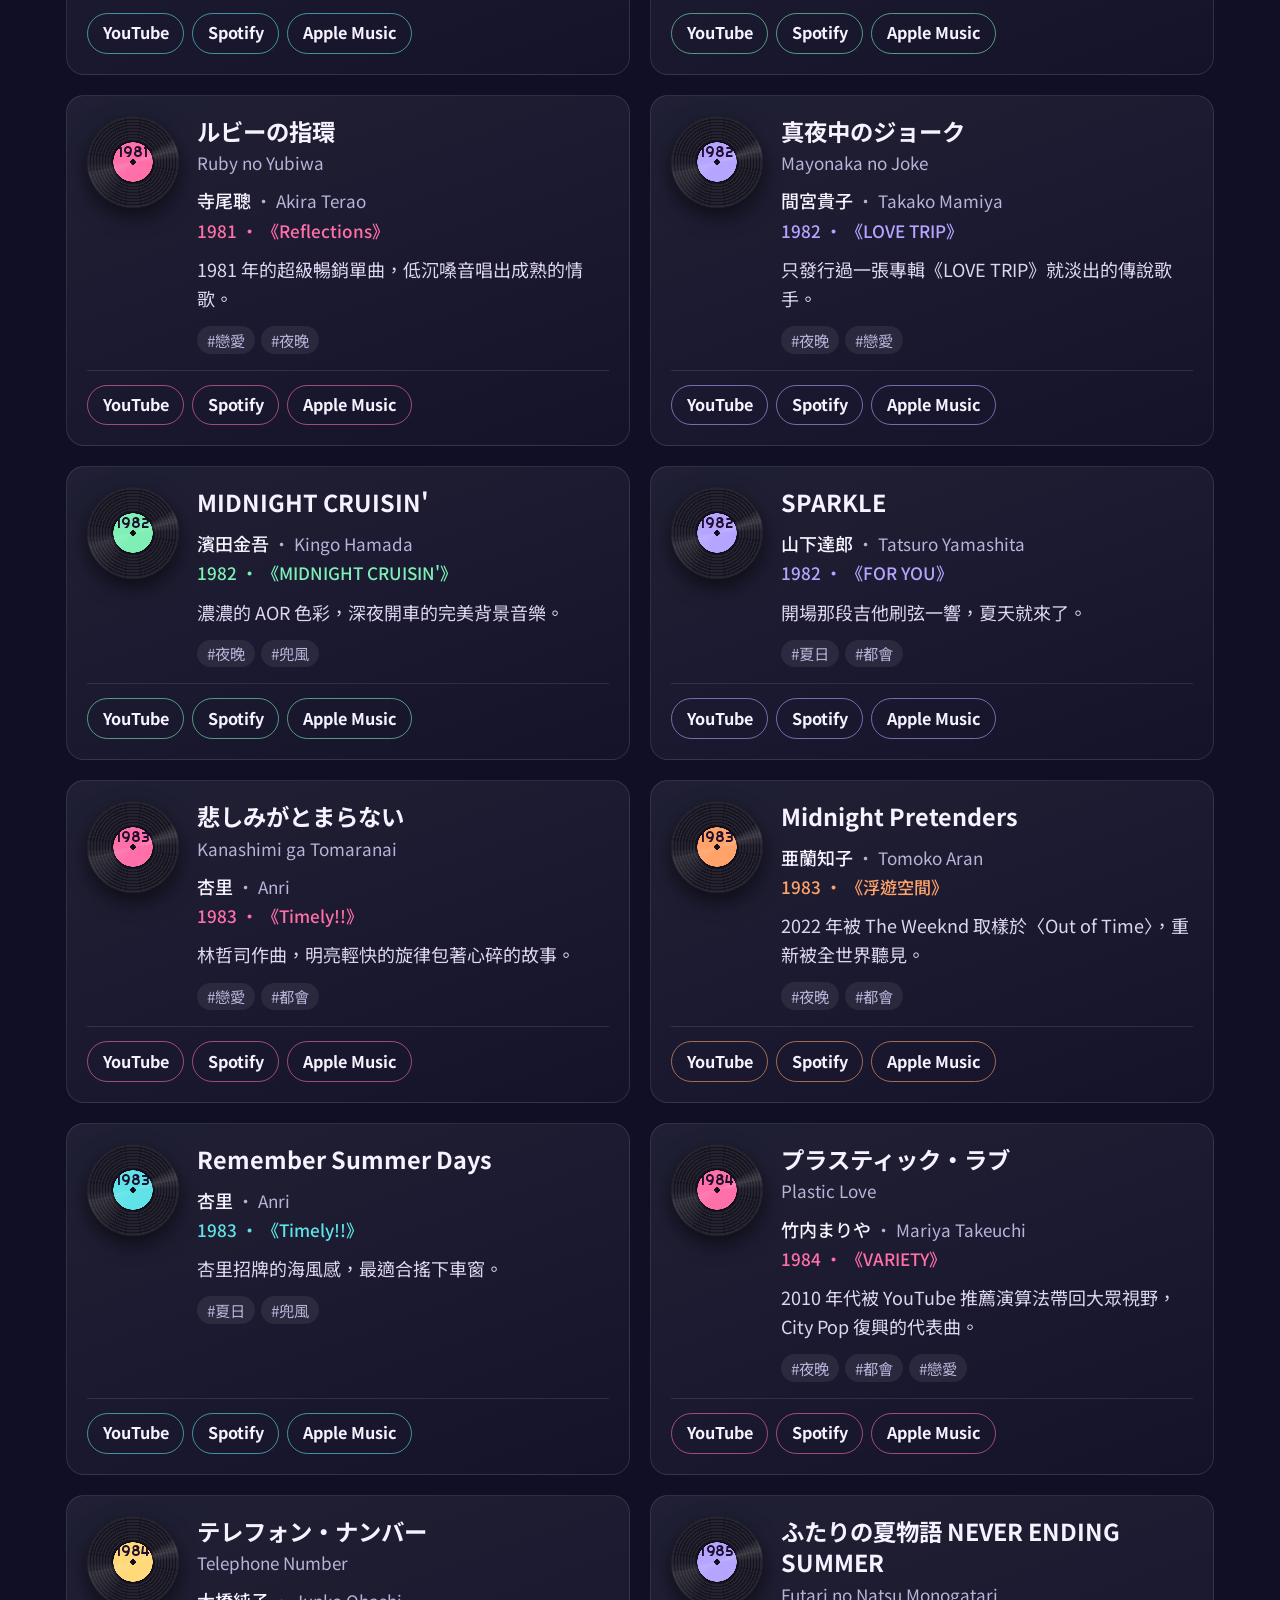
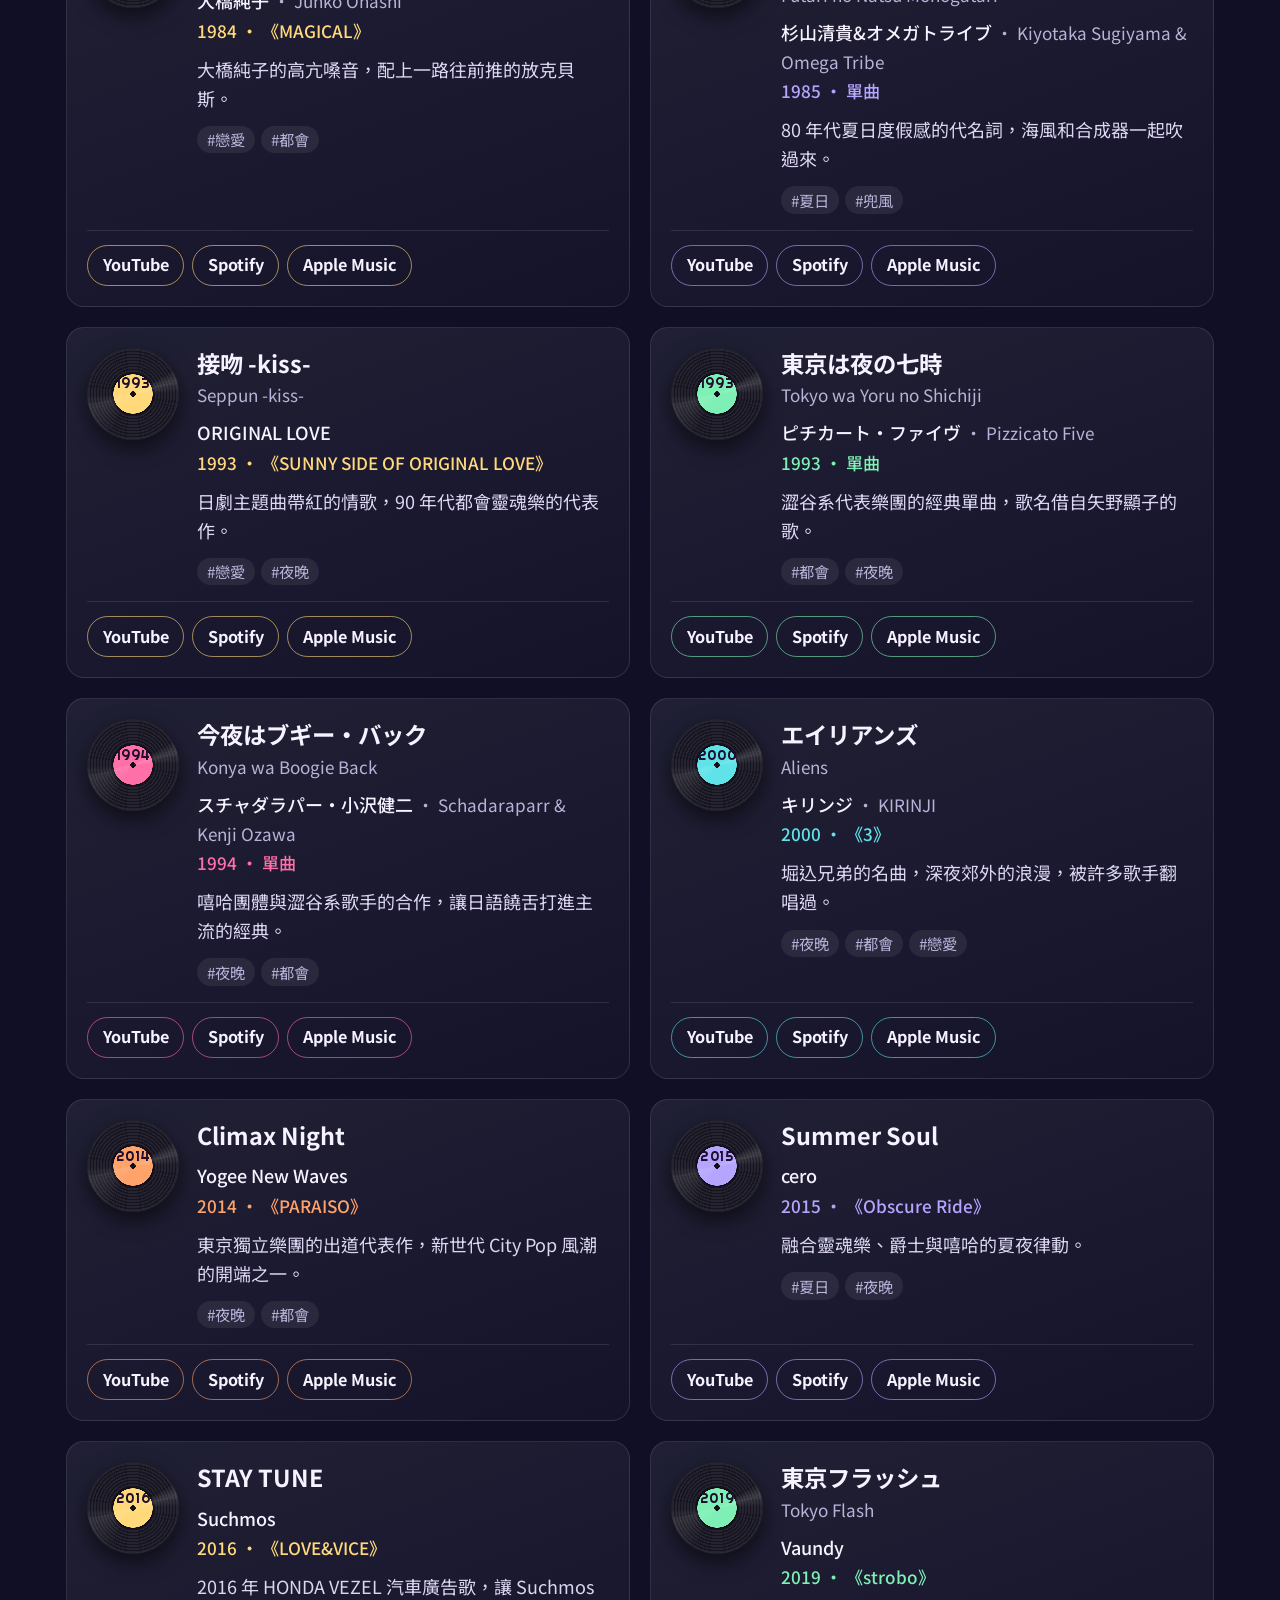
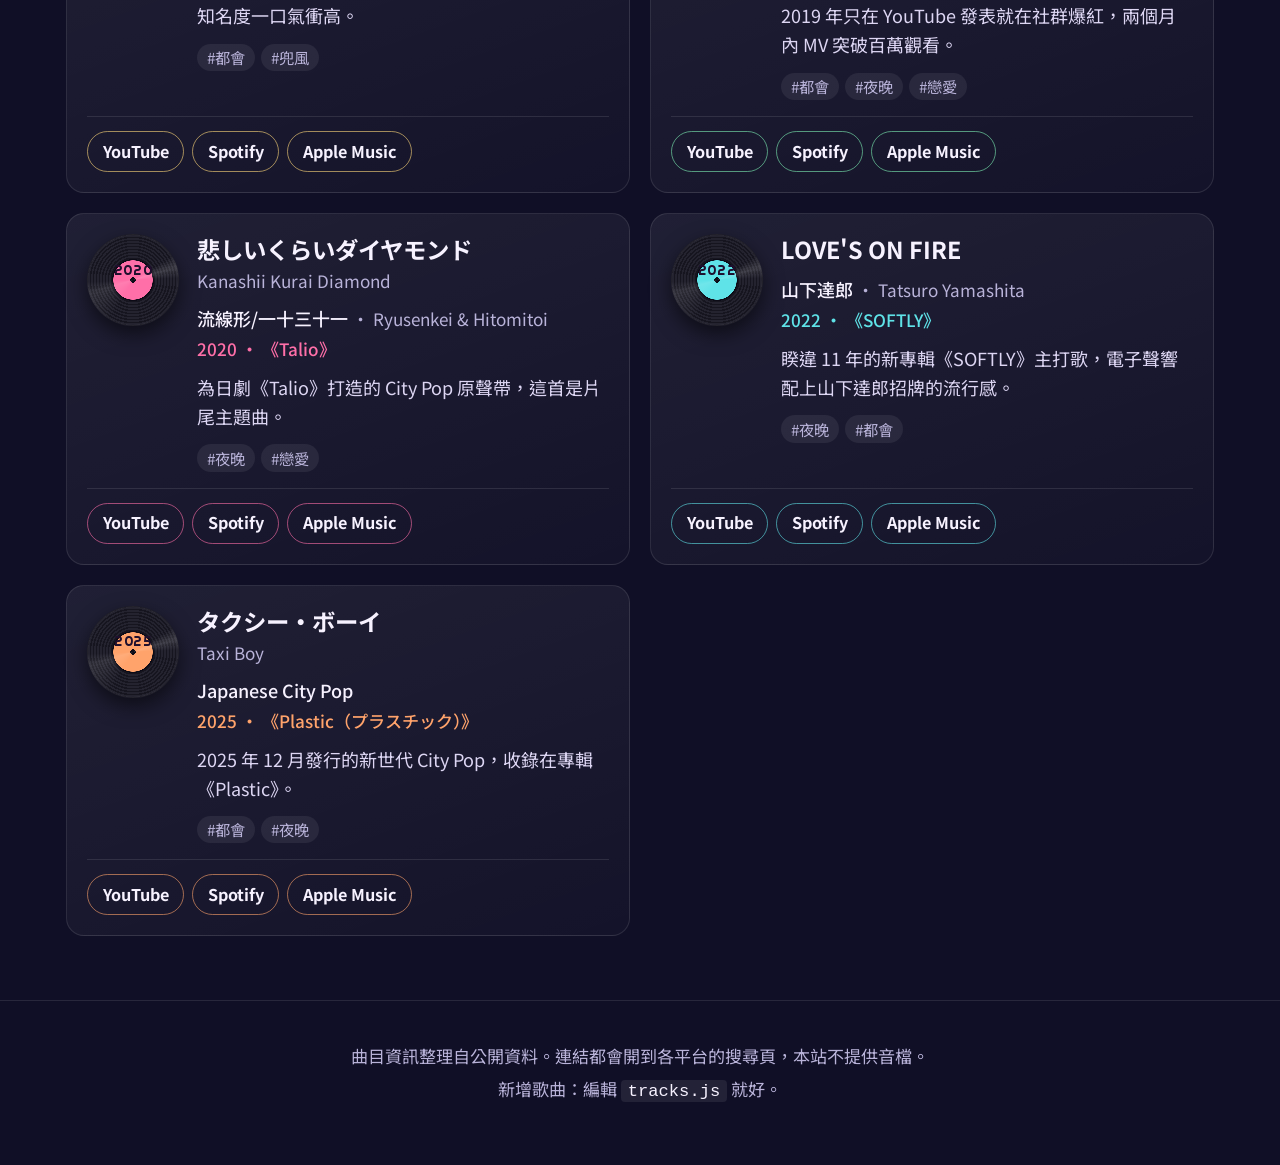
==== commit efb02023: "網站副標題改為「東京站」 Co-Authored-By: Claude Opus 5.5 <noreply@anthropic.com>" ====
--- a/index.html
+++ b/index.html
@@ -3,8 +3,8 @@
 <head>
   <meta charset="utf-8">
   <meta name="viewport" content="width=device-width, initial-scale=1">
-  <title>TOKYO NIGHTS 東京夜色</title>
-  <meta name="description" content="TOKYO NIGHTS 東京夜色：從 1960 到 2026 的日本 City Pop 名曲，依氛圍與年代篩選，一鍵到 YouTube、Spotify、Apple Music 收聽。">
+  <title>TOKYO NIGHTS 東京站</title>
+  <meta name="description" content="TOKYO NIGHTS 東京站：從 1960 到 2026 的日本 City Pop 名曲，依氛圍與年代篩選，一鍵到 YouTube、Spotify、Apple Music 收聽。">
   <meta name="theme-color" content="#100f26">
   <link rel="icon" href="data:image/svg+xml,%3Csvg xmlns='http://www.w3.org/2000/svg' viewBox='0 0 100 100'%3E%3Ccircle cx='50' cy='50' r='48' fill='%2316151f'/%3E%3Ccircle cx='50' cy='50' r='18' fill='%23ff6fa8'/%3E%3Ccircle cx='50' cy='50' r='3' fill='%2316151f'/%3E%3C/svg%3E">
   <link rel="preconnect" href="https://fonts.googleapis.com">
@@ -21,7 +21,7 @@
 
     <div class="hero-text">
       <p class="eyebrow" lang="ja">シティポップ・コレクション</p>
-      <h1>TOKYO NIGHTS<span>東京夜色</span></h1>
+      <h1>TOKYO NIGHTS<span>東京站</span></h1>
       <p class="lead">從 1960 到 2026，六十多年來日本霓虹下的都會之聲。</p>
       <p class="stats" id="stats"></p>
       <button class="btn-shuffle" id="shuffle" type="button">♫ 今晚聽哪首？</button>
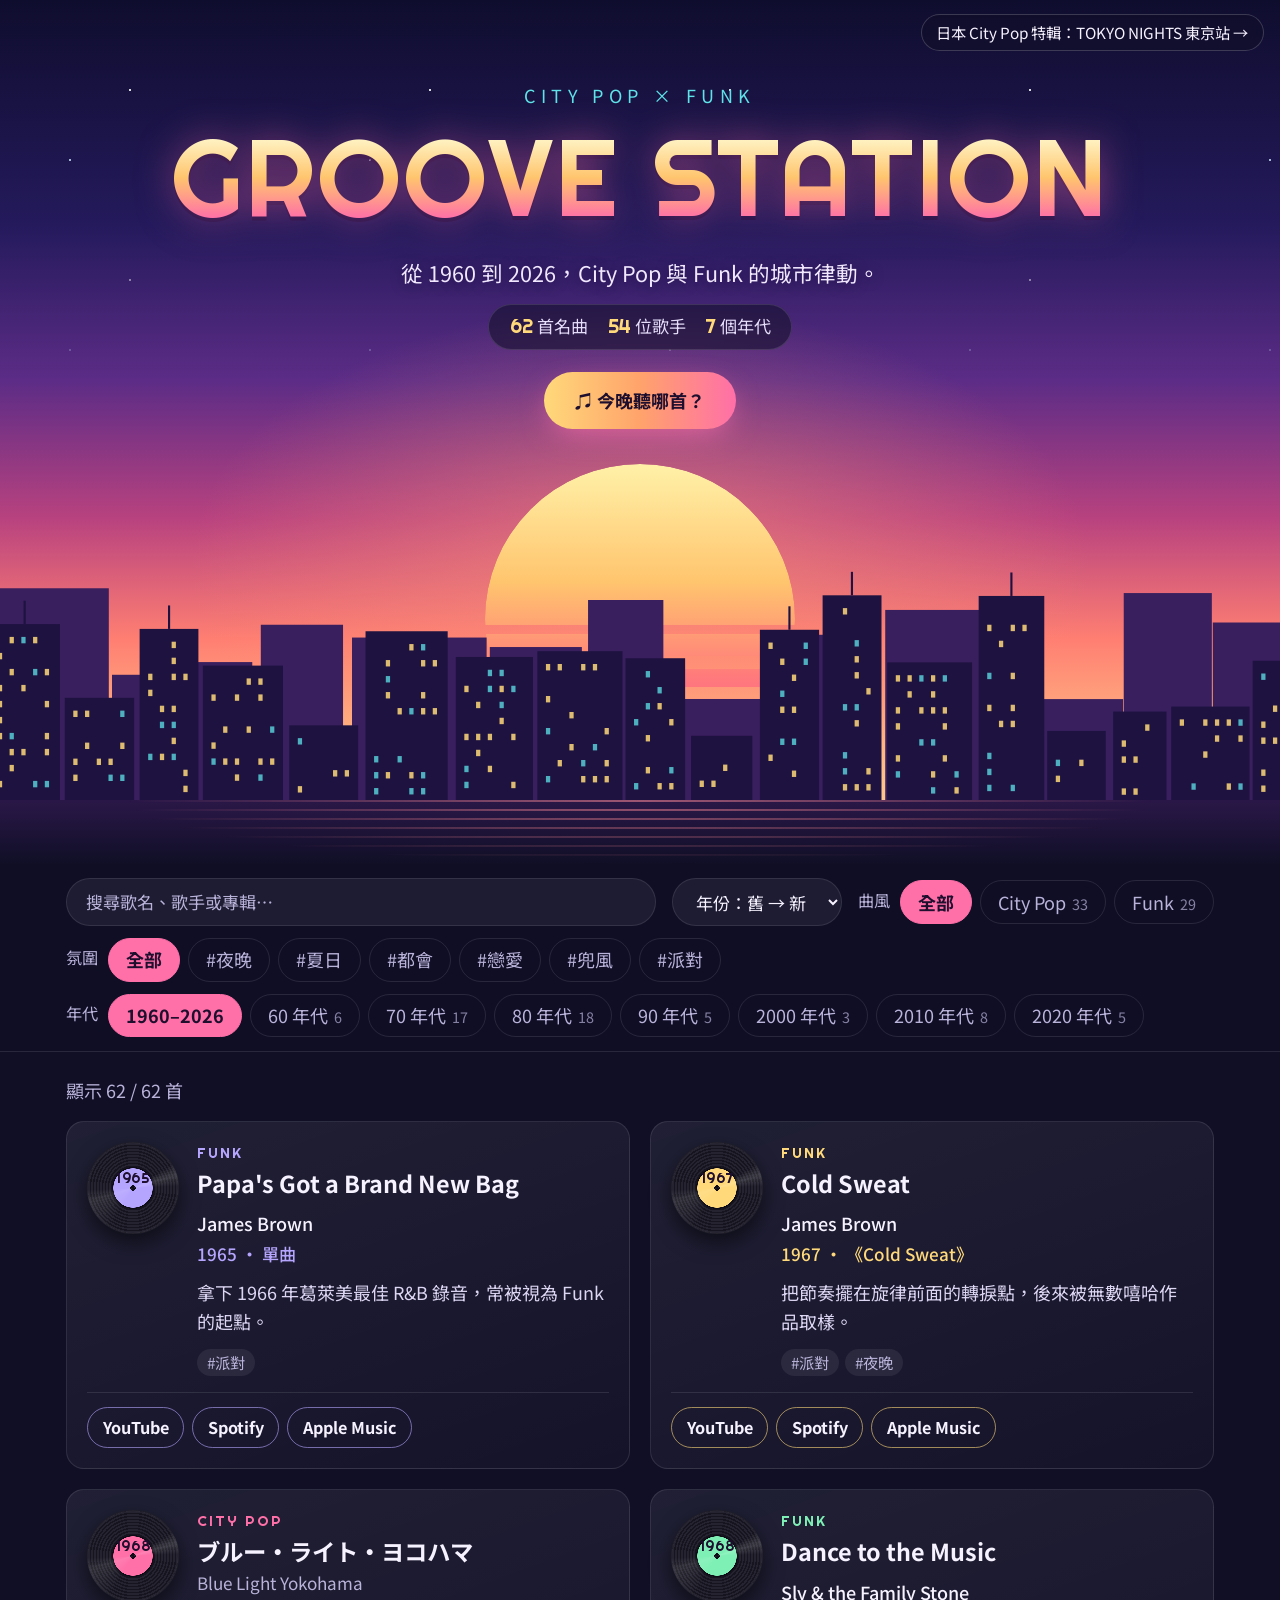
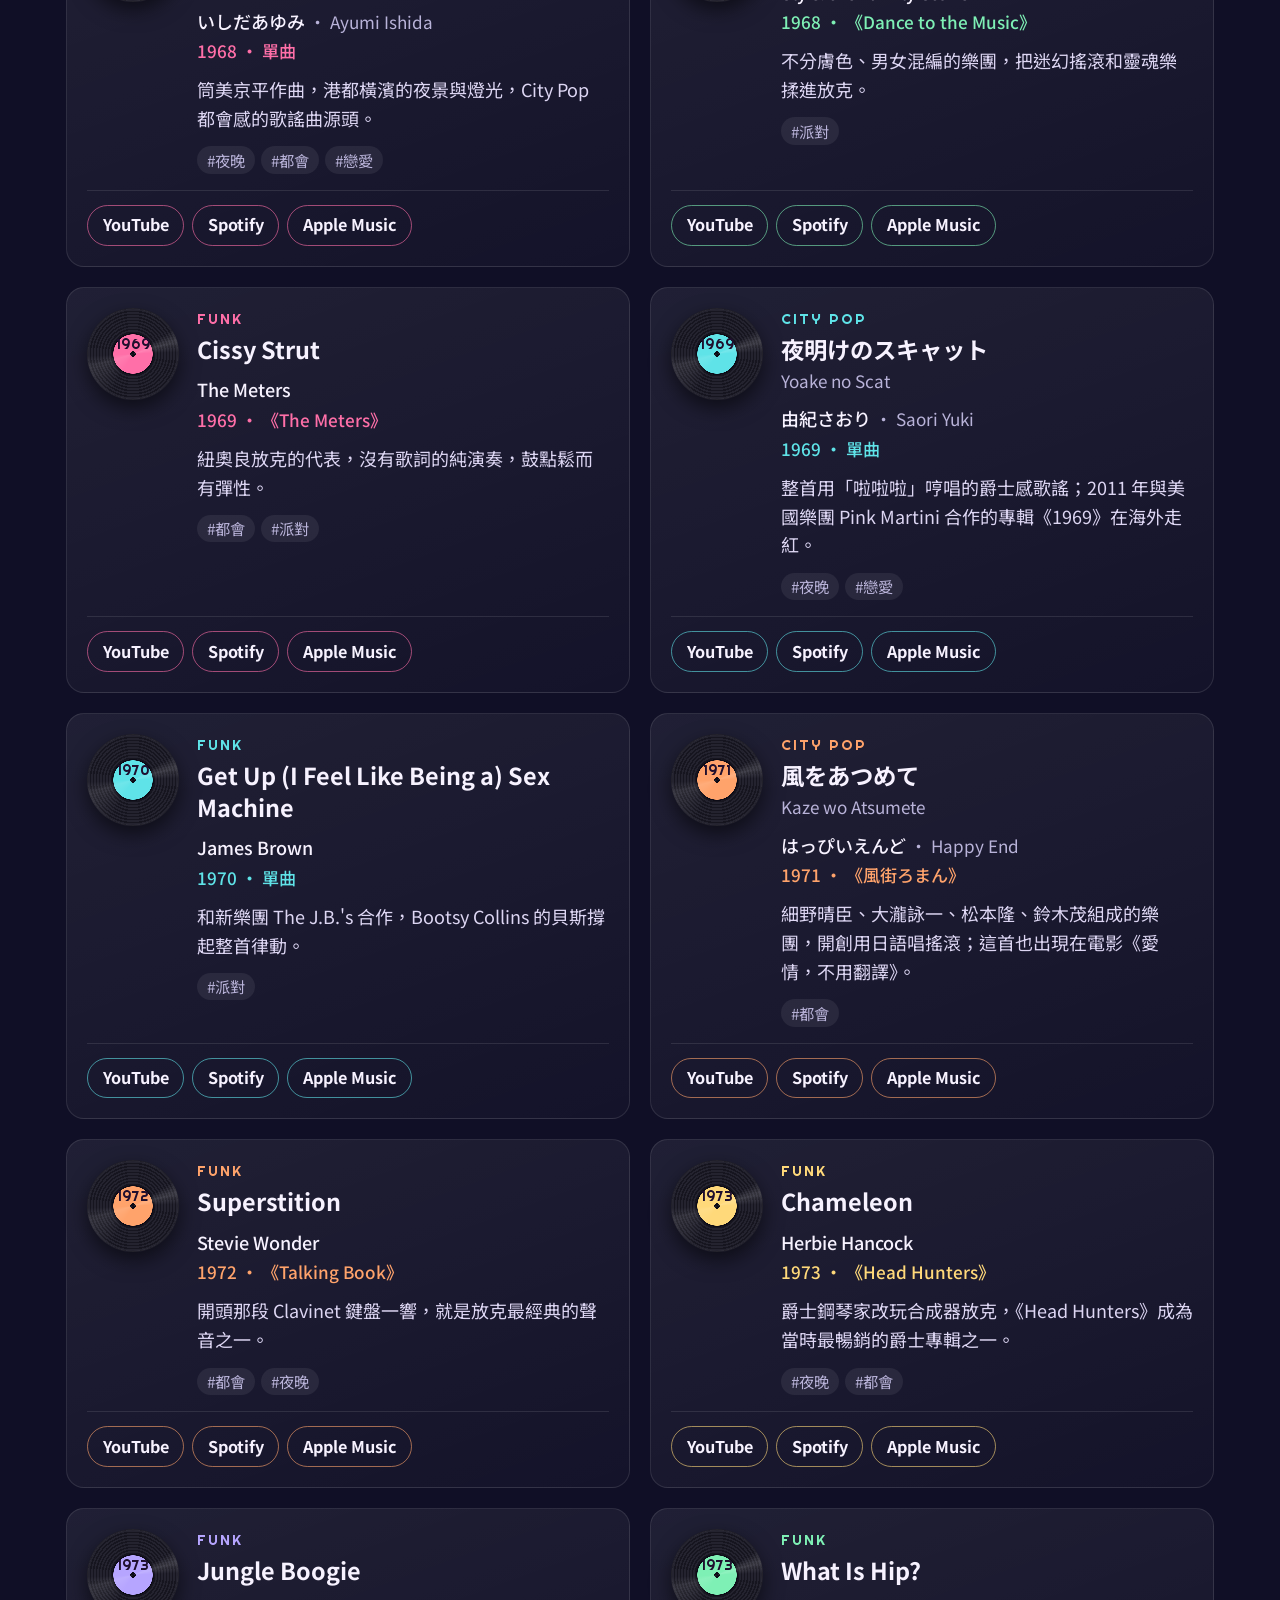
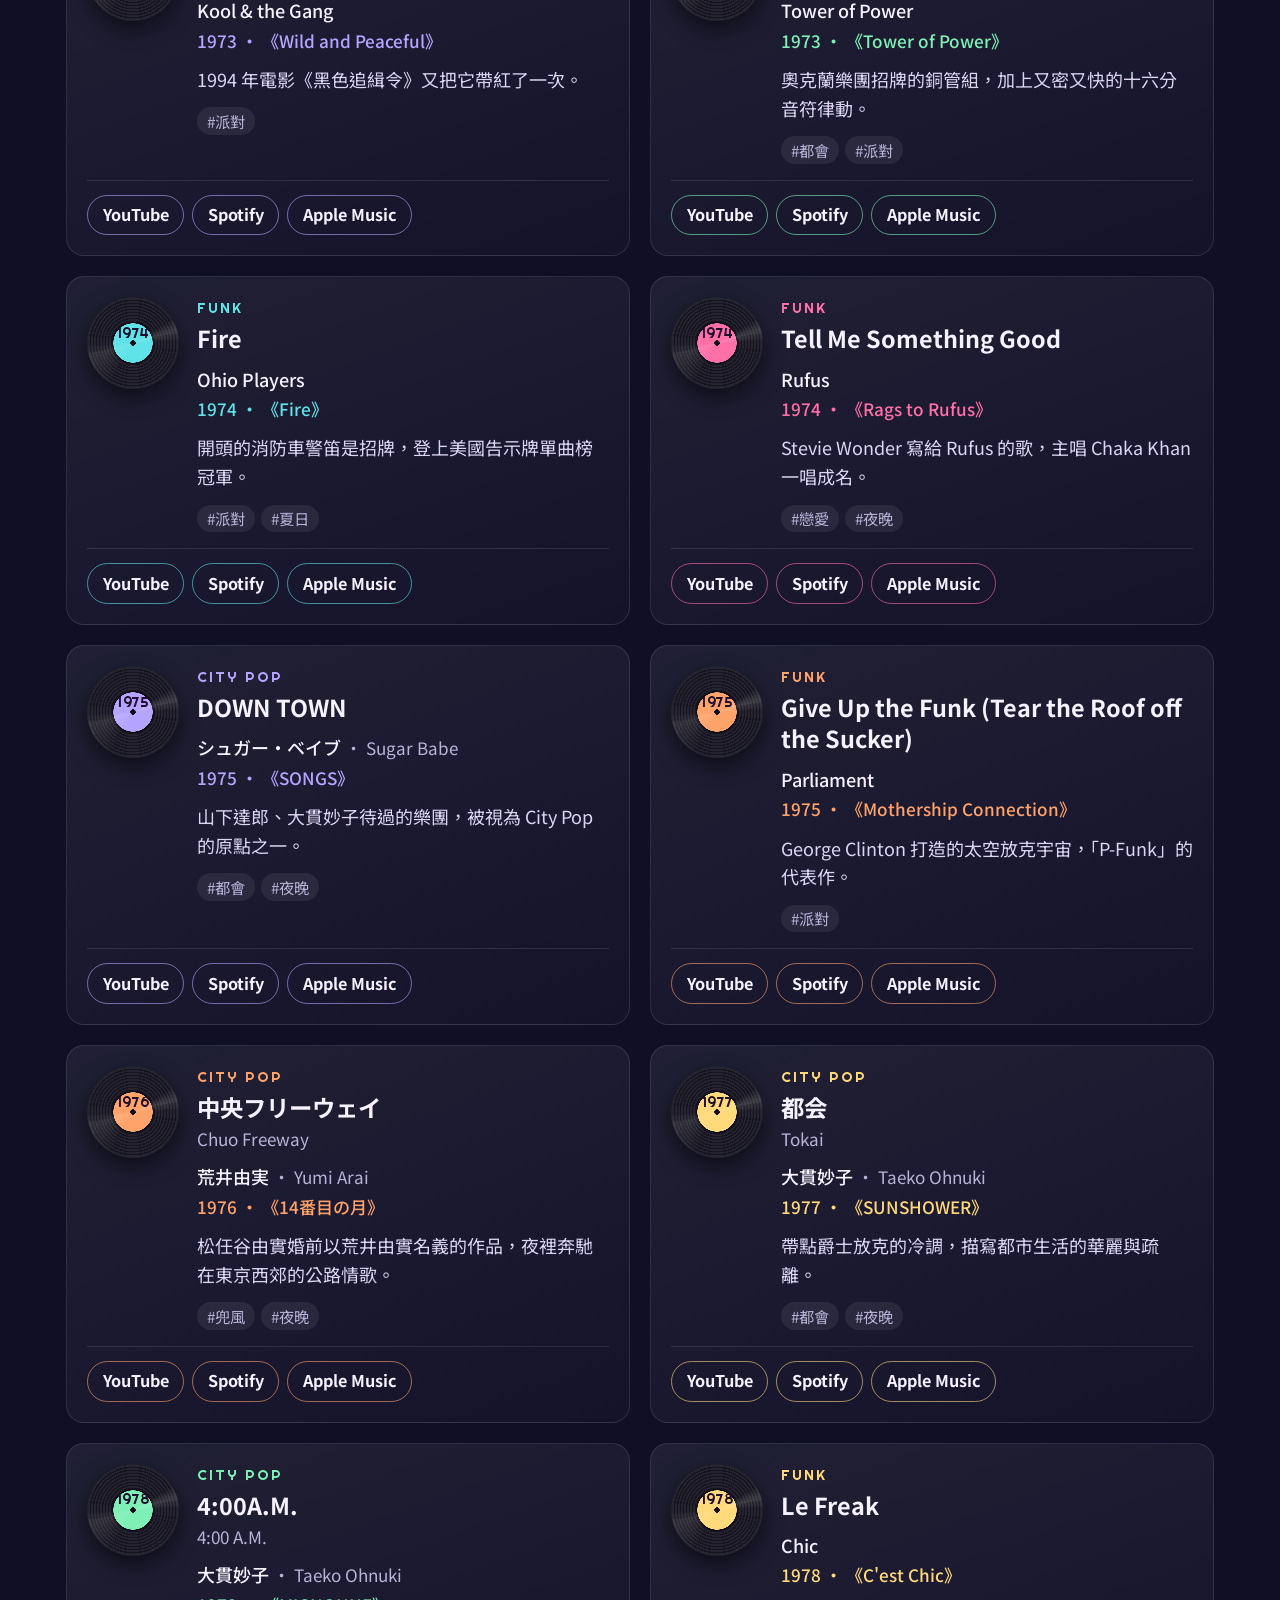
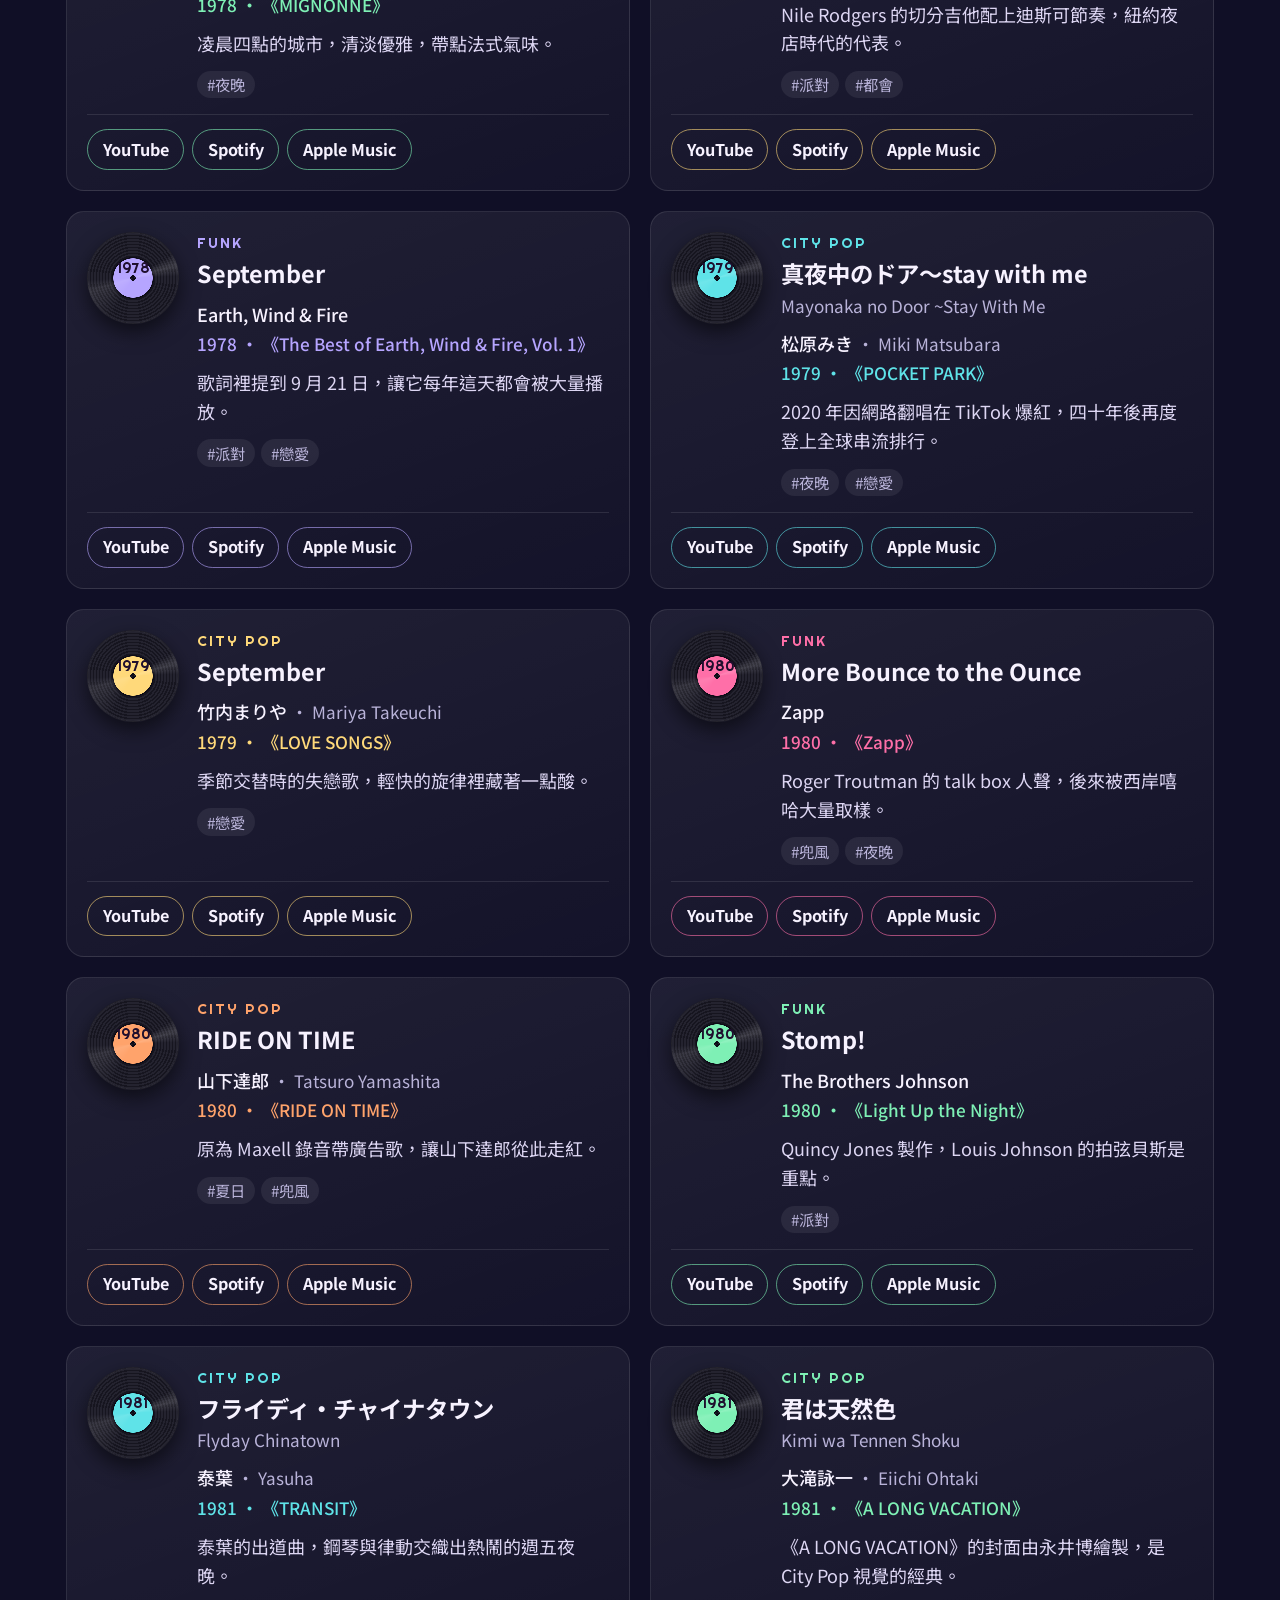
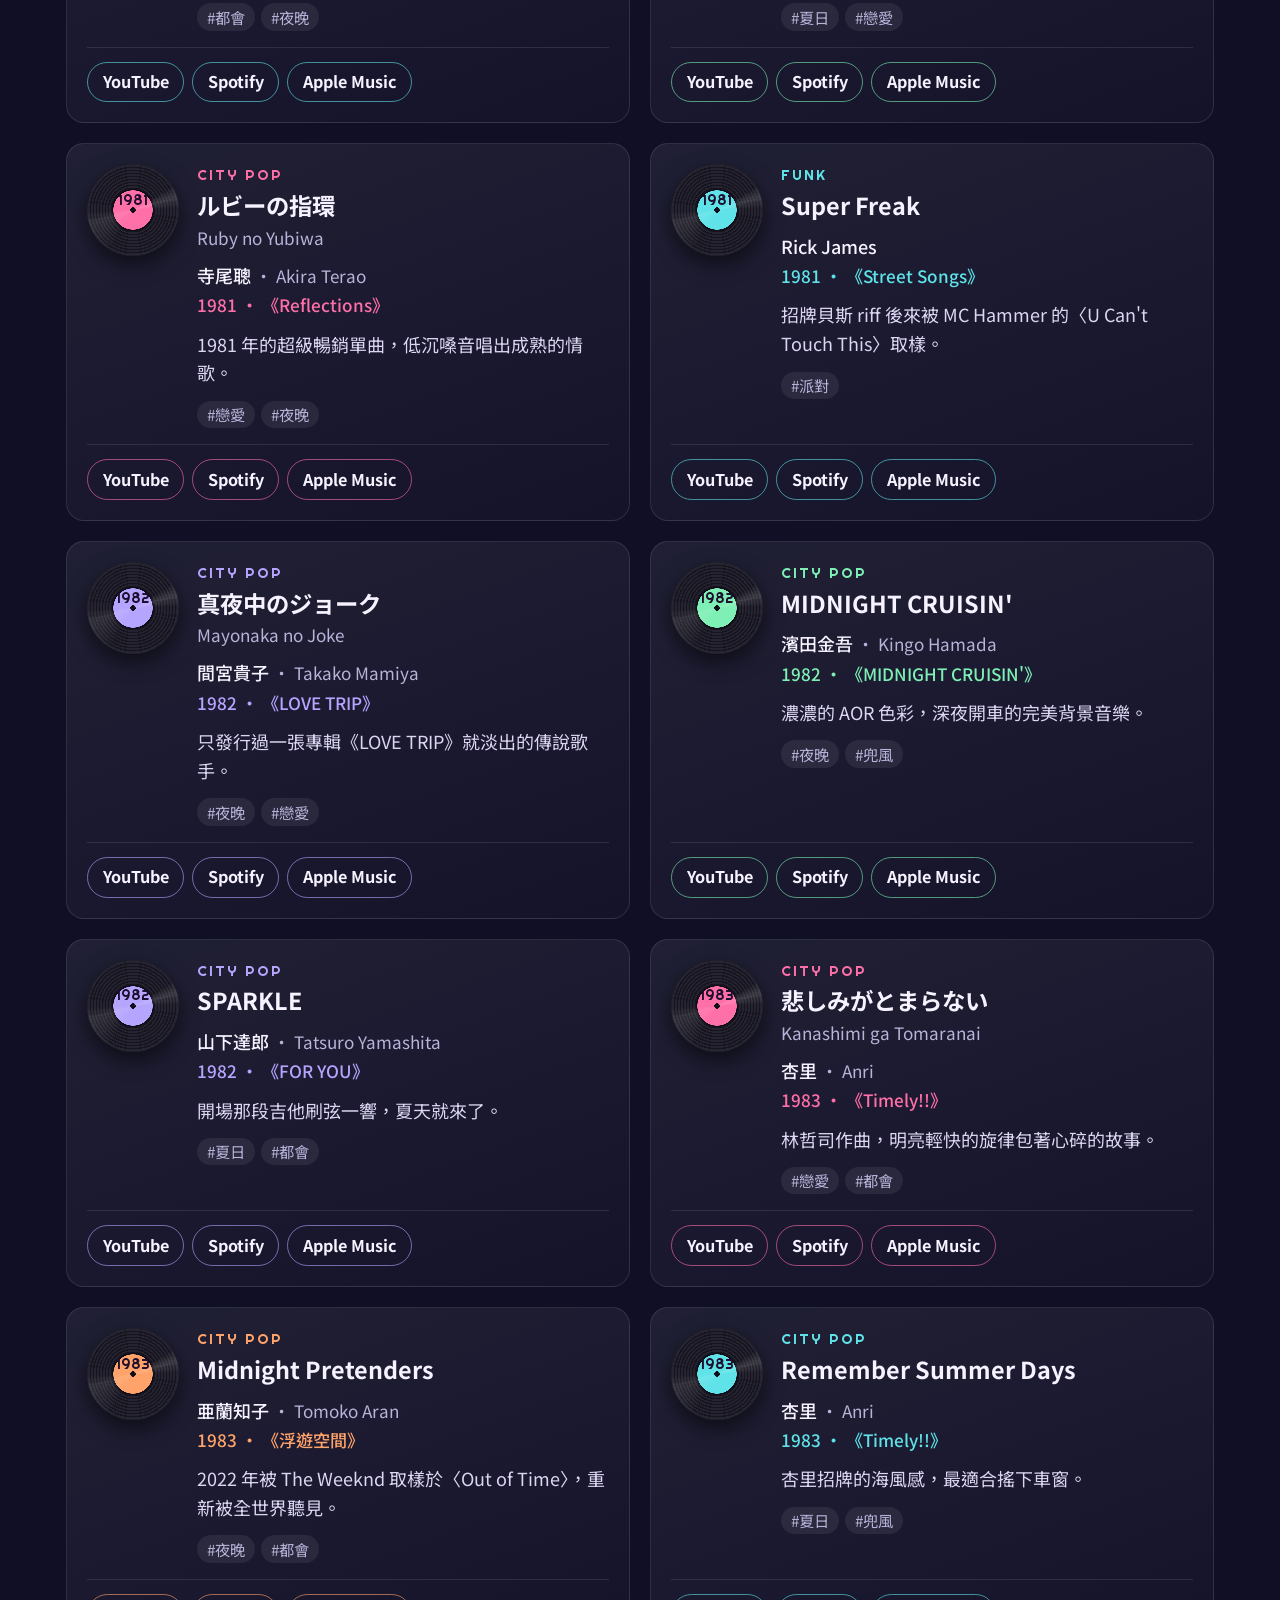
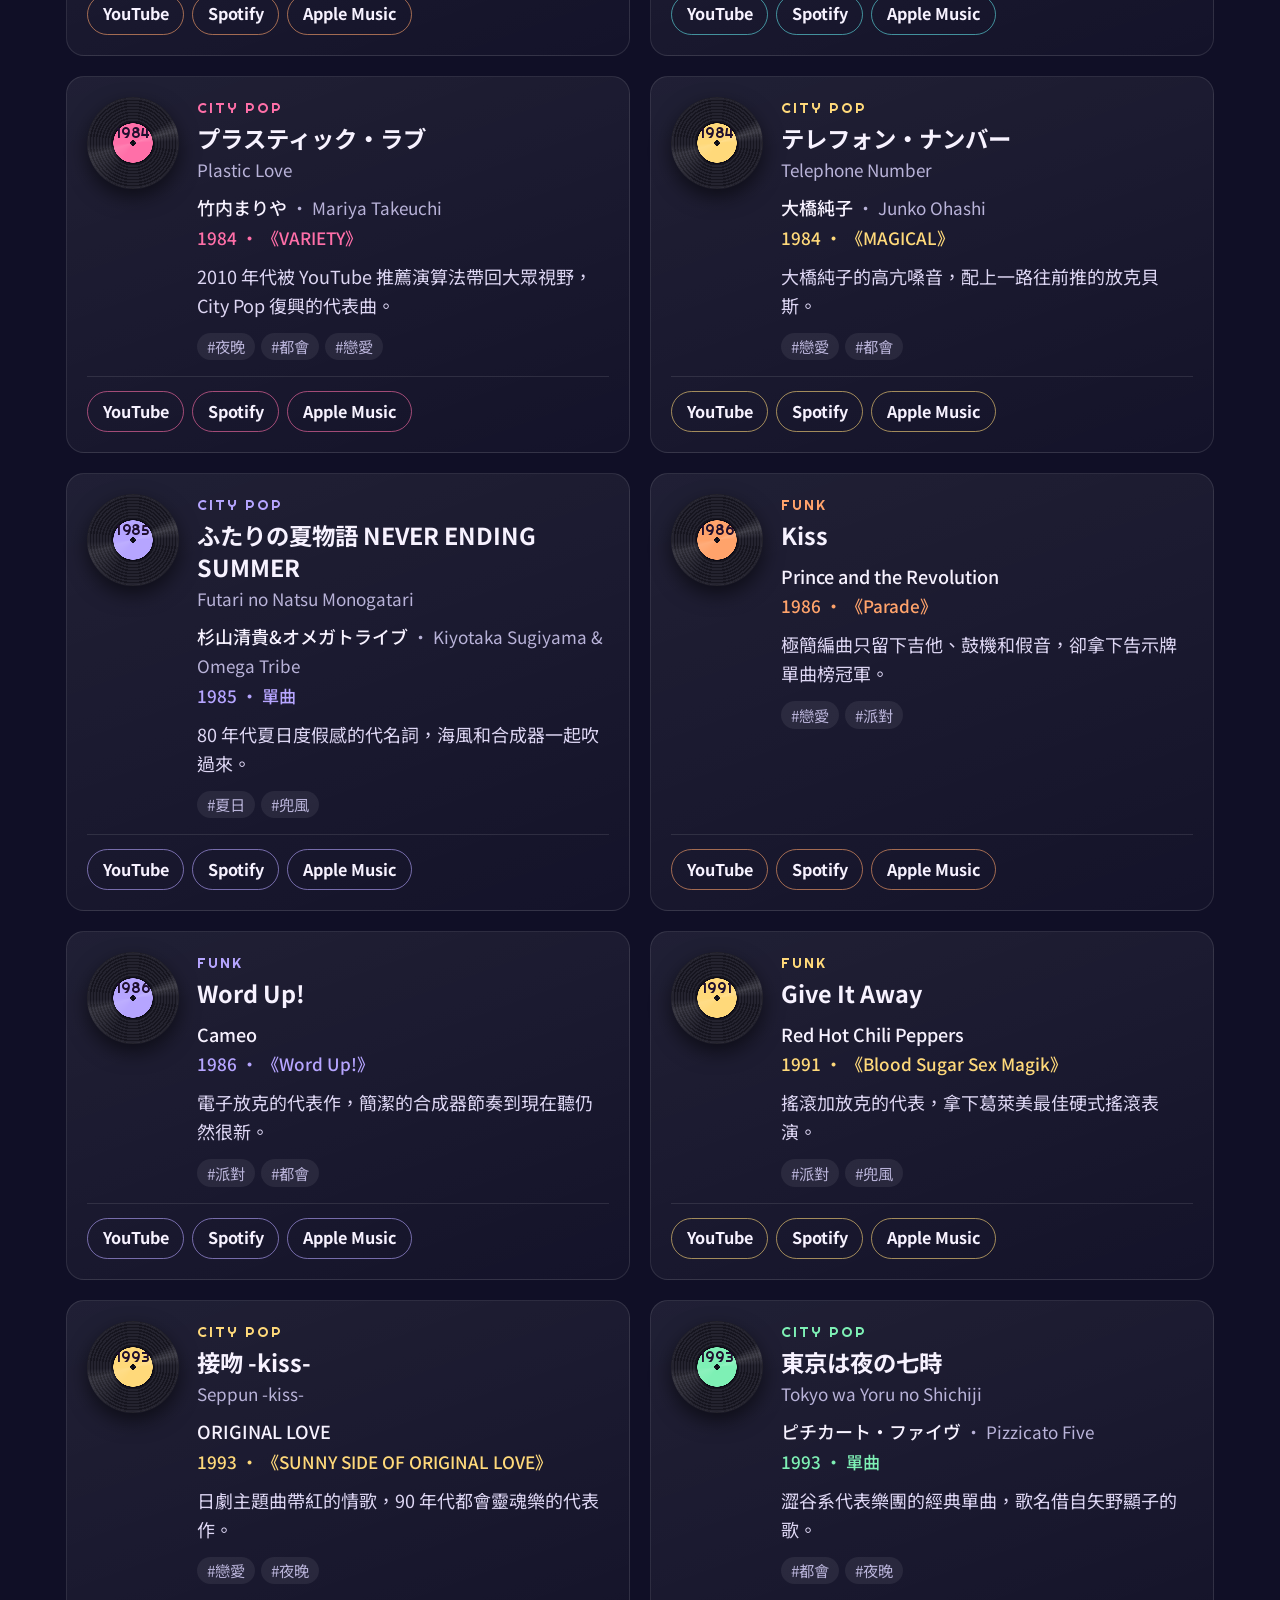
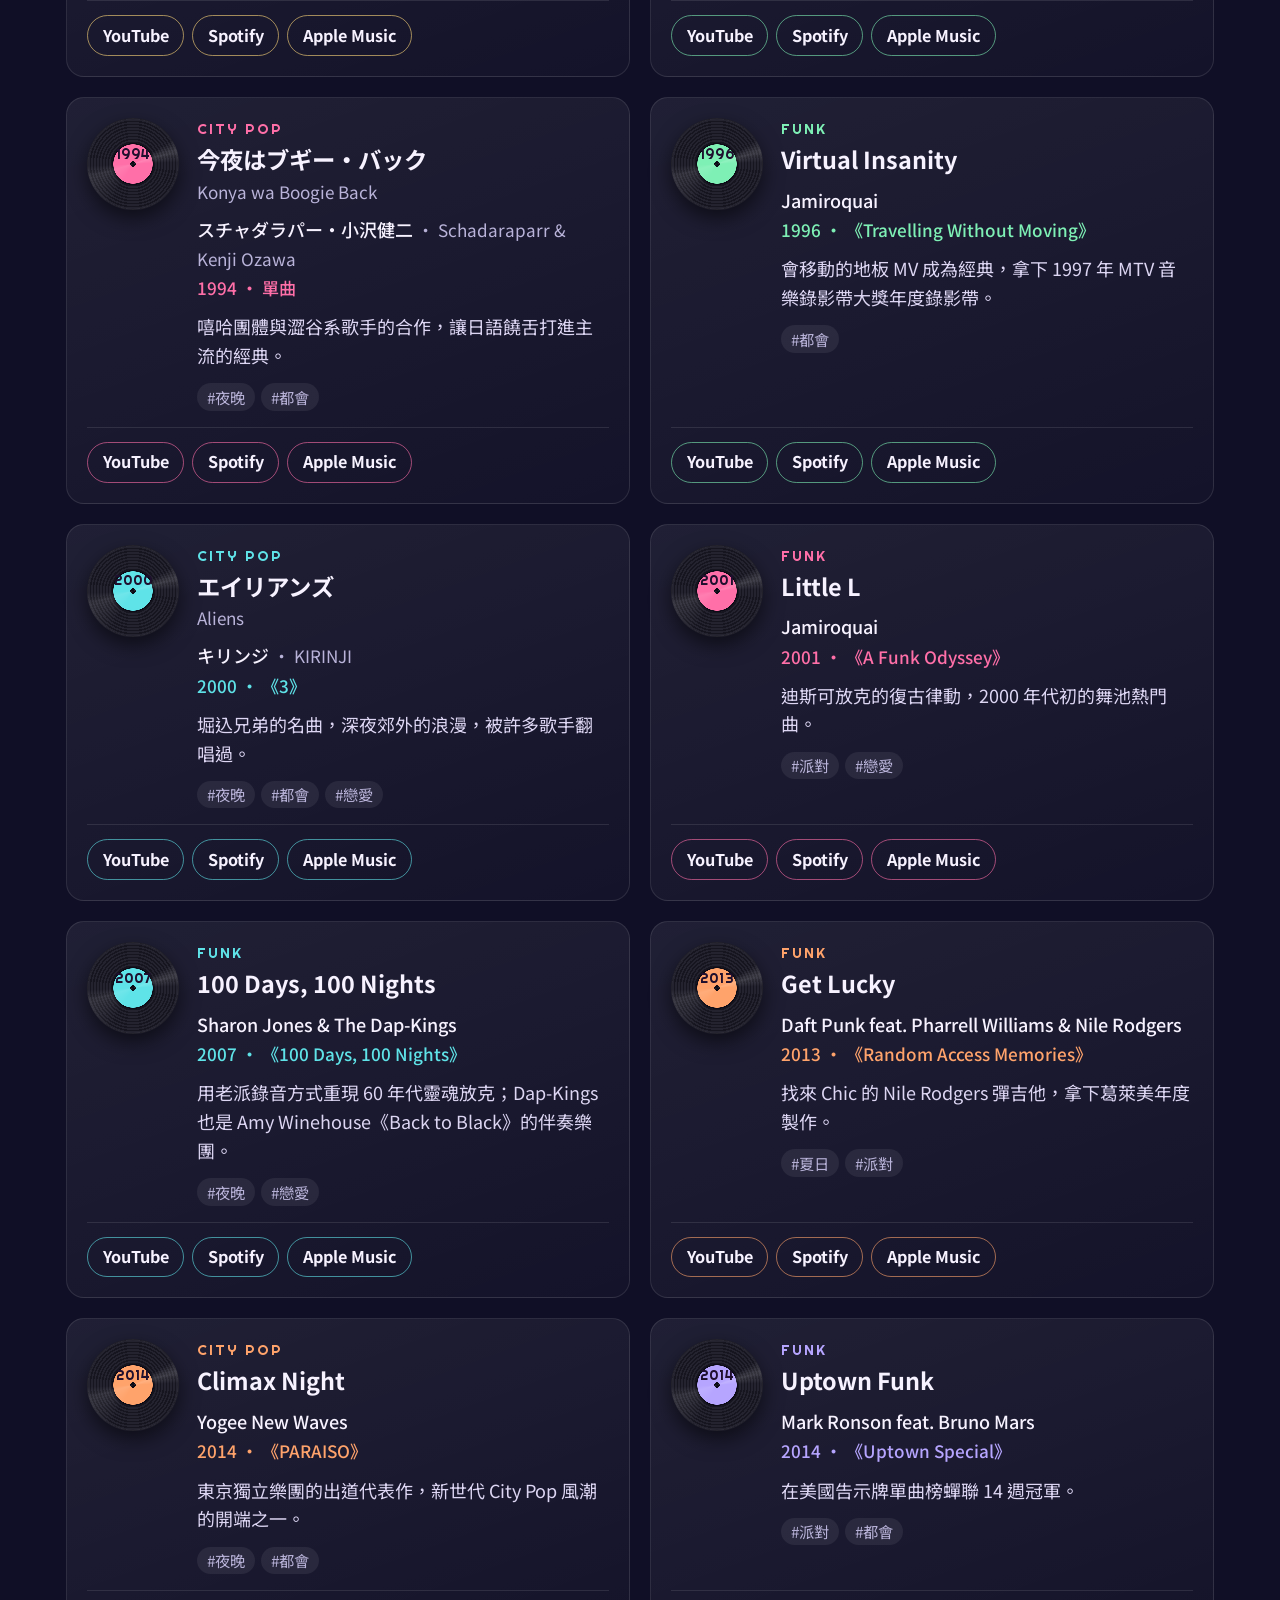
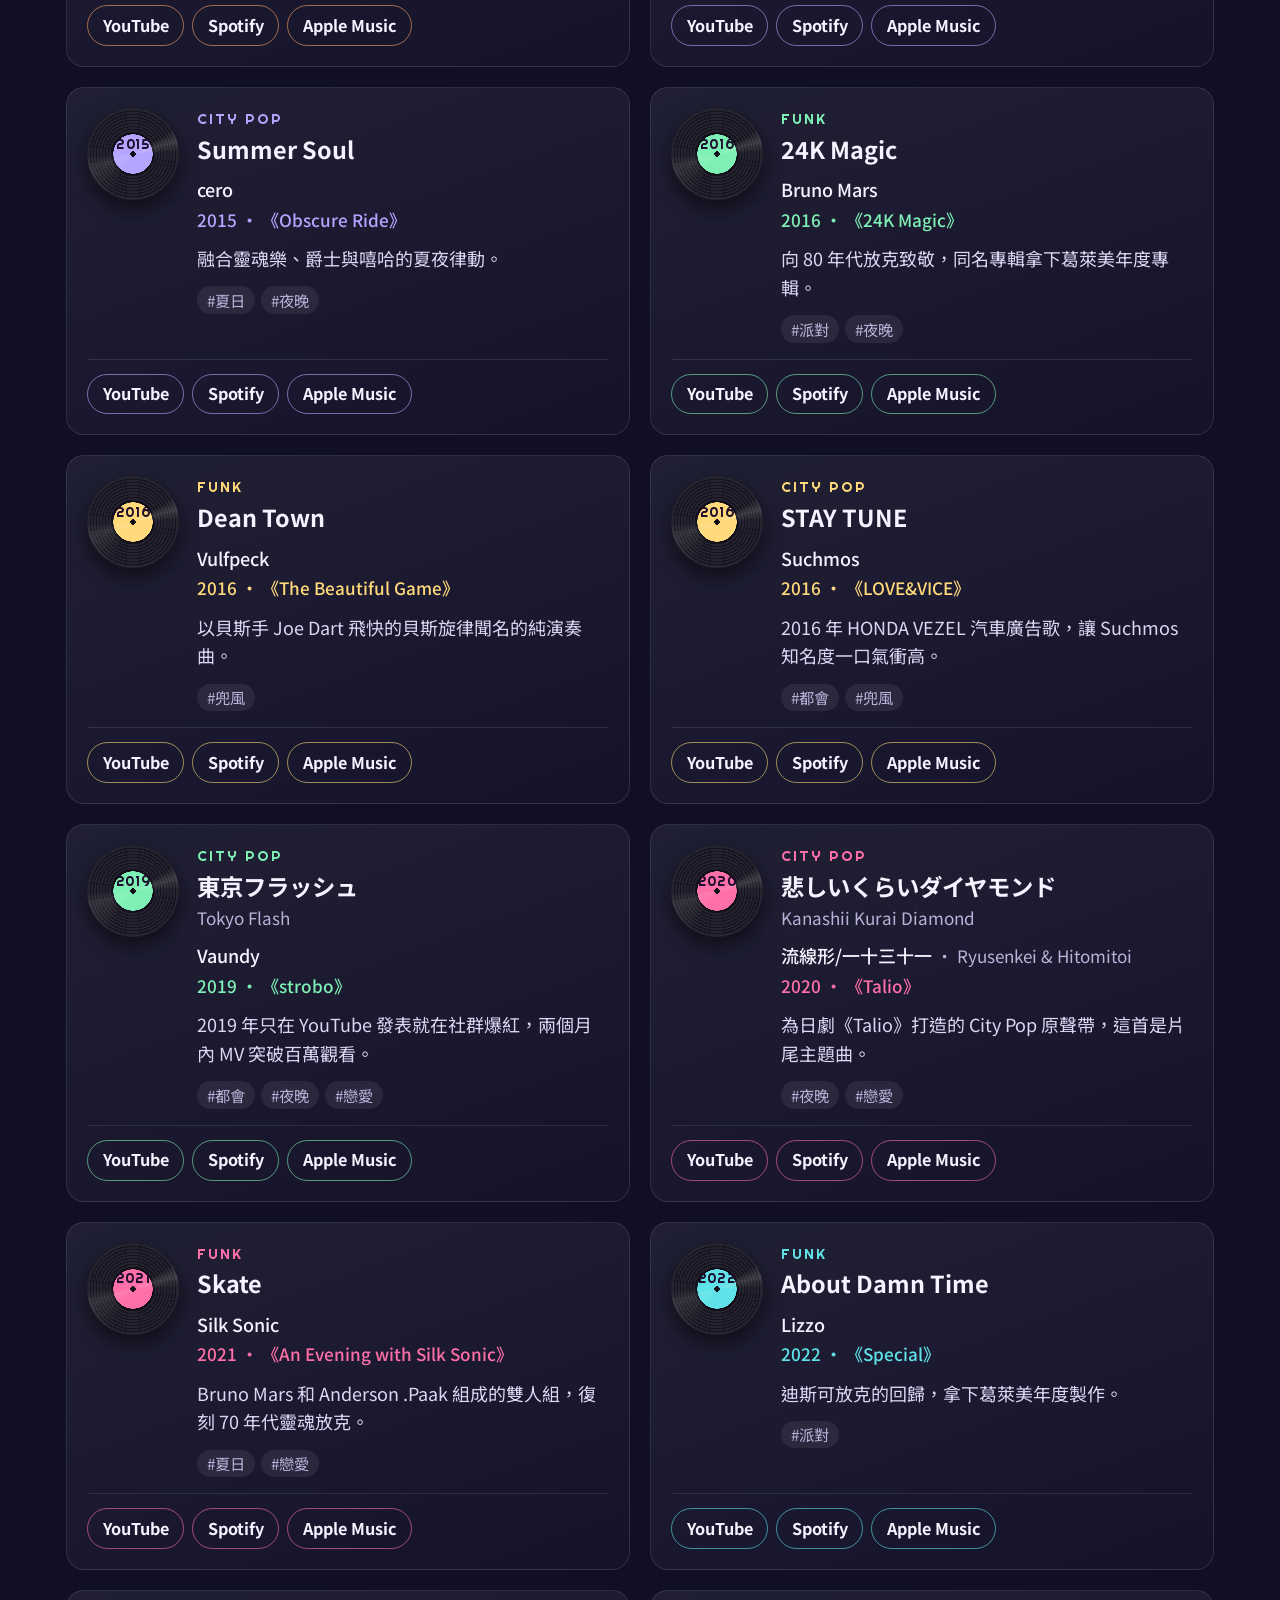
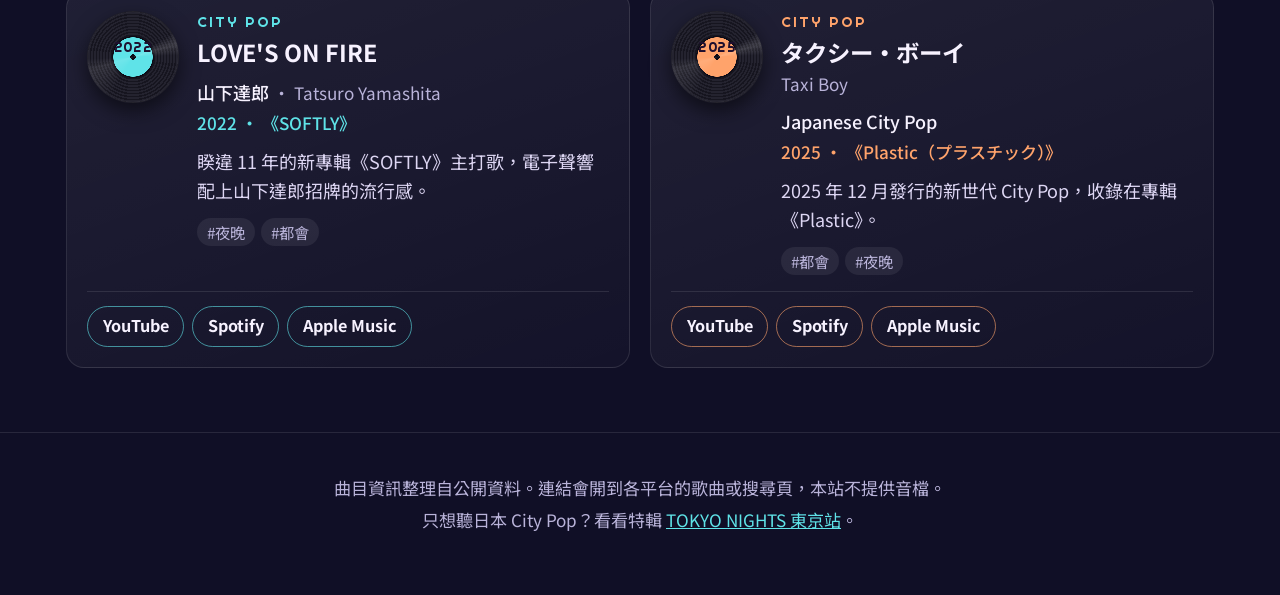
==== commit d42fb4e3: "改版為 GROOVE STATION：加入 Funk、保留 TOKYO NIGHTS 特輯、分享預覽圖 - 首頁改名 GROOVE STATION，收錄 City Pop 與 Funk（1960–20" ====
--- a/index.html
+++ b/index.html
@@ -3,9 +3,20 @@
 <head>
   <meta charset="utf-8">
   <meta name="viewport" content="width=device-width, initial-scale=1">
-  <title>TOKYO NIGHTS 東京站</title>
-  <meta name="description" content="TOKYO NIGHTS 東京站：從 1960 到 2026 的日本 City Pop 名曲，依氛圍與年代篩選，一鍵到 YouTube、Spotify、Apple Music 收聽。">
+  <title>GROOVE STATION</title>
+  <meta name="description" content="GROOVE STATION：從 1960 到 2026 的 City Pop 與 Funk 名曲，依曲風、氛圍與年代篩選，一鍵到 YouTube、Spotify、Apple Music 收聽。">
   <meta name="theme-color" content="#100f26">
+  <meta property="og:type" content="website">
+  <meta property="og:locale" content="zh_TW">
+  <meta property="og:site_name" content="GROOVE STATION">
+  <meta property="og:title" content="GROOVE STATION">
+  <meta property="og:description" content="從 1960 到 2026 的 City Pop 與 Funk 名曲，依曲風、氛圍與年代篩選，一鍵收聽。">
+  <meta property="og:url" content="https://ginichang1214.github.io/citypop-collection/">
+  <meta property="og:image" content="https://ginichang1214.github.io/citypop-collection/og-image.png">
+  <meta property="og:image:width" content="1200">
+  <meta property="og:image:height" content="630">
+  <meta property="og:image:alt" content="GROOVE STATION：City Pop × Funk，黃昏城市與霓虹夕陽">
+  <meta name="twitter:card" content="summary_large_image">
   <link rel="icon" href="data:image/svg+xml,%3Csvg xmlns='http://www.w3.org/2000/svg' viewBox='0 0 100 100'%3E%3Ccircle cx='50' cy='50' r='48' fill='%2316151f'/%3E%3Ccircle cx='50' cy='50' r='18' fill='%23ff6fa8'/%3E%3Ccircle cx='50' cy='50' r='3' fill='%2316151f'/%3E%3C/svg%3E">
   <link rel="preconnect" href="https://fonts.googleapis.com">
   <link rel="preconnect" href="https://fonts.gstatic.com" crossorigin>
@@ -19,10 +30,12 @@
     <svg class="skyline" id="skyline" viewBox="0 0 1200 230" preserveAspectRatio="xMidYMax slice" aria-hidden="true"></svg>
     <div class="water" aria-hidden="true"></div>
 
+    <a class="site-switch" href="tokyo-nights/"><span class="switch-prefix">日本 City Pop 特輯：</span>TOKYO NIGHTS 東京站 →</a>
+
     <div class="hero-text">
-      <p class="eyebrow" lang="ja">シティポップ・コレクション</p>
-      <h1>TOKYO NIGHTS<span>東京站</span></h1>
-      <p class="lead">從 1960 到 2026，六十多年來日本霓虹下的都會之聲。</p>
+      <p class="eyebrow">CITY POP × FUNK</p>
+      <h1>GROOVE STATION</h1>
+      <p class="lead">從 1960 到 2026，City Pop 與 Funk 的城市律動。</p>
       <p class="stats" id="stats"></p>
       <button class="btn-shuffle" id="shuffle" type="button">♫ 今晚聽哪首？</button>
     </div>
@@ -43,6 +56,10 @@
         </select>
       </label>
       <div class="filter-row">
+        <span class="filter-label" id="genre-label">曲風</span>
+        <div class="chips" id="genres" role="group" aria-labelledby="genre-label"></div>
+      </div>
+      <div class="filter-row">
         <span class="filter-label" id="mood-label">氛圍</span>
         <div class="chips" id="moods" role="group" aria-labelledby="mood-label"></div>
       </div>
@@ -61,8 +78,8 @@
   </main>
 
   <footer>
-    <p>曲目資訊整理自公開資料。連結都會開到各平台的搜尋頁，本站不提供音檔。</p>
-    <p>新增歌曲：編輯 <code>tracks.js</code> 就好。</p>
+    <p>曲目資訊整理自公開資料。連結會開到各平台的歌曲或搜尋頁，本站不提供音檔。</p>
+    <p>只想聽日本 City Pop？看看特輯 <a href="tokyo-nights/">TOKYO NIGHTS 東京站</a>。</p>
   </footer>
 
   <script src="tracks.js"></script>
--- a/styles.css
+++ b/styles.css
@@ -390,6 +390,15 @@
 
 .info { min-width: 0; }
 
+.genre {
+  margin: 0 0 0.2em;
+  color: var(--accent);
+  font-family: var(--font-display);
+  font-size: 0.8rem;
+  letter-spacing: 0.14em;
+  text-transform: uppercase;
+}
+
 .title {
   margin: 0;
   font-size: 1.3rem;
@@ -475,3 +484,27 @@
   .card.spotlight .disc { animation: none; }
   .card, .btn-shuffle { transition: none; }
 }
+
+/* 切換到另一個頁面的連結（右上角） */
+.site-switch {
+  position: absolute;
+  top: 14px;
+  right: 16px;
+  z-index: 3;
+  max-width: calc(100% - 32px);
+  padding: 0.35em 0.95em;
+  border: 1px solid rgba(255, 255, 255, 0.18);
+  border-radius: 999px;
+  background: rgba(16, 15, 38, 0.5);
+  -webkit-backdrop-filter: blur(6px);
+  backdrop-filter: blur(6px);
+  color: var(--text);
+  font-size: 0.85rem;
+  text-decoration: none;
+  transition: background 0.2s, border-color 0.2s;
+}
+.site-switch:hover { background: rgba(16, 15, 38, 0.8); border-color: var(--cyan); }
+footer a { color: var(--cyan); }
+@media (max-width: 520px) {
+  .switch-prefix { display: none; }
+}
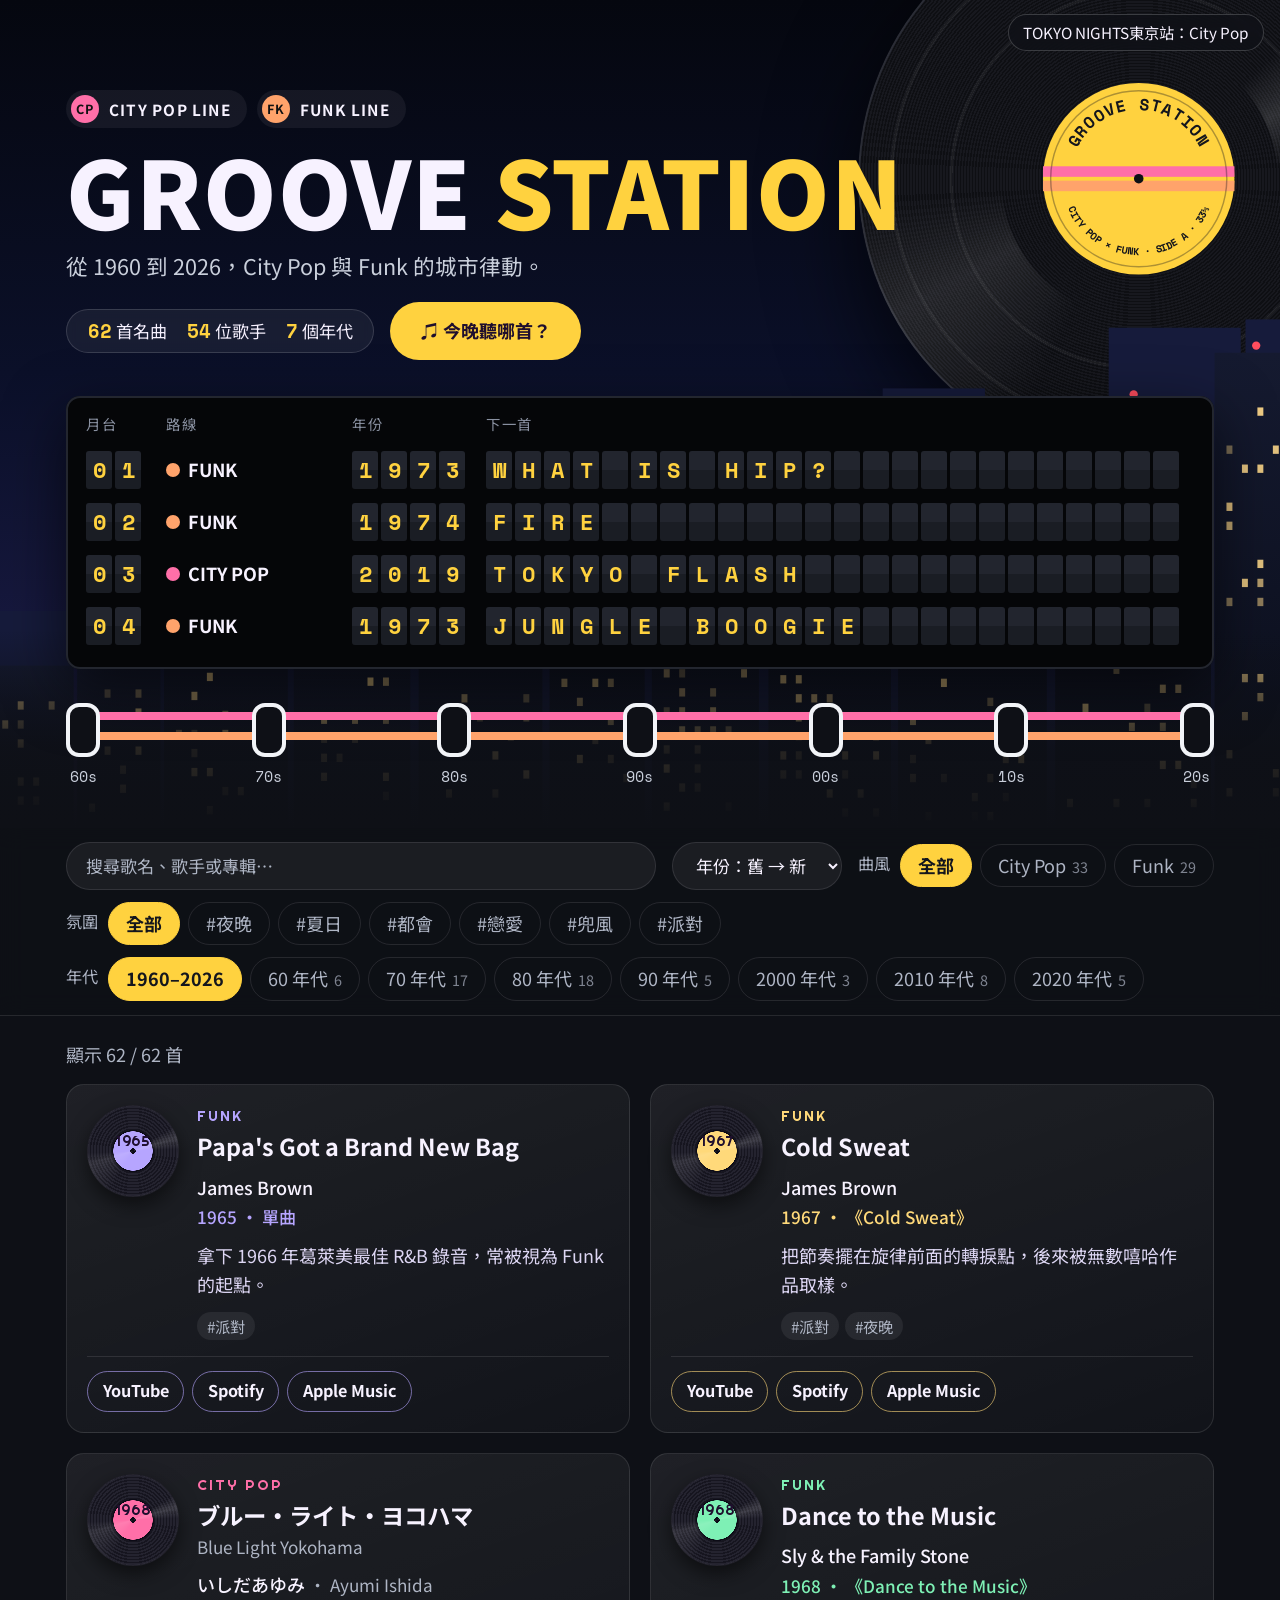
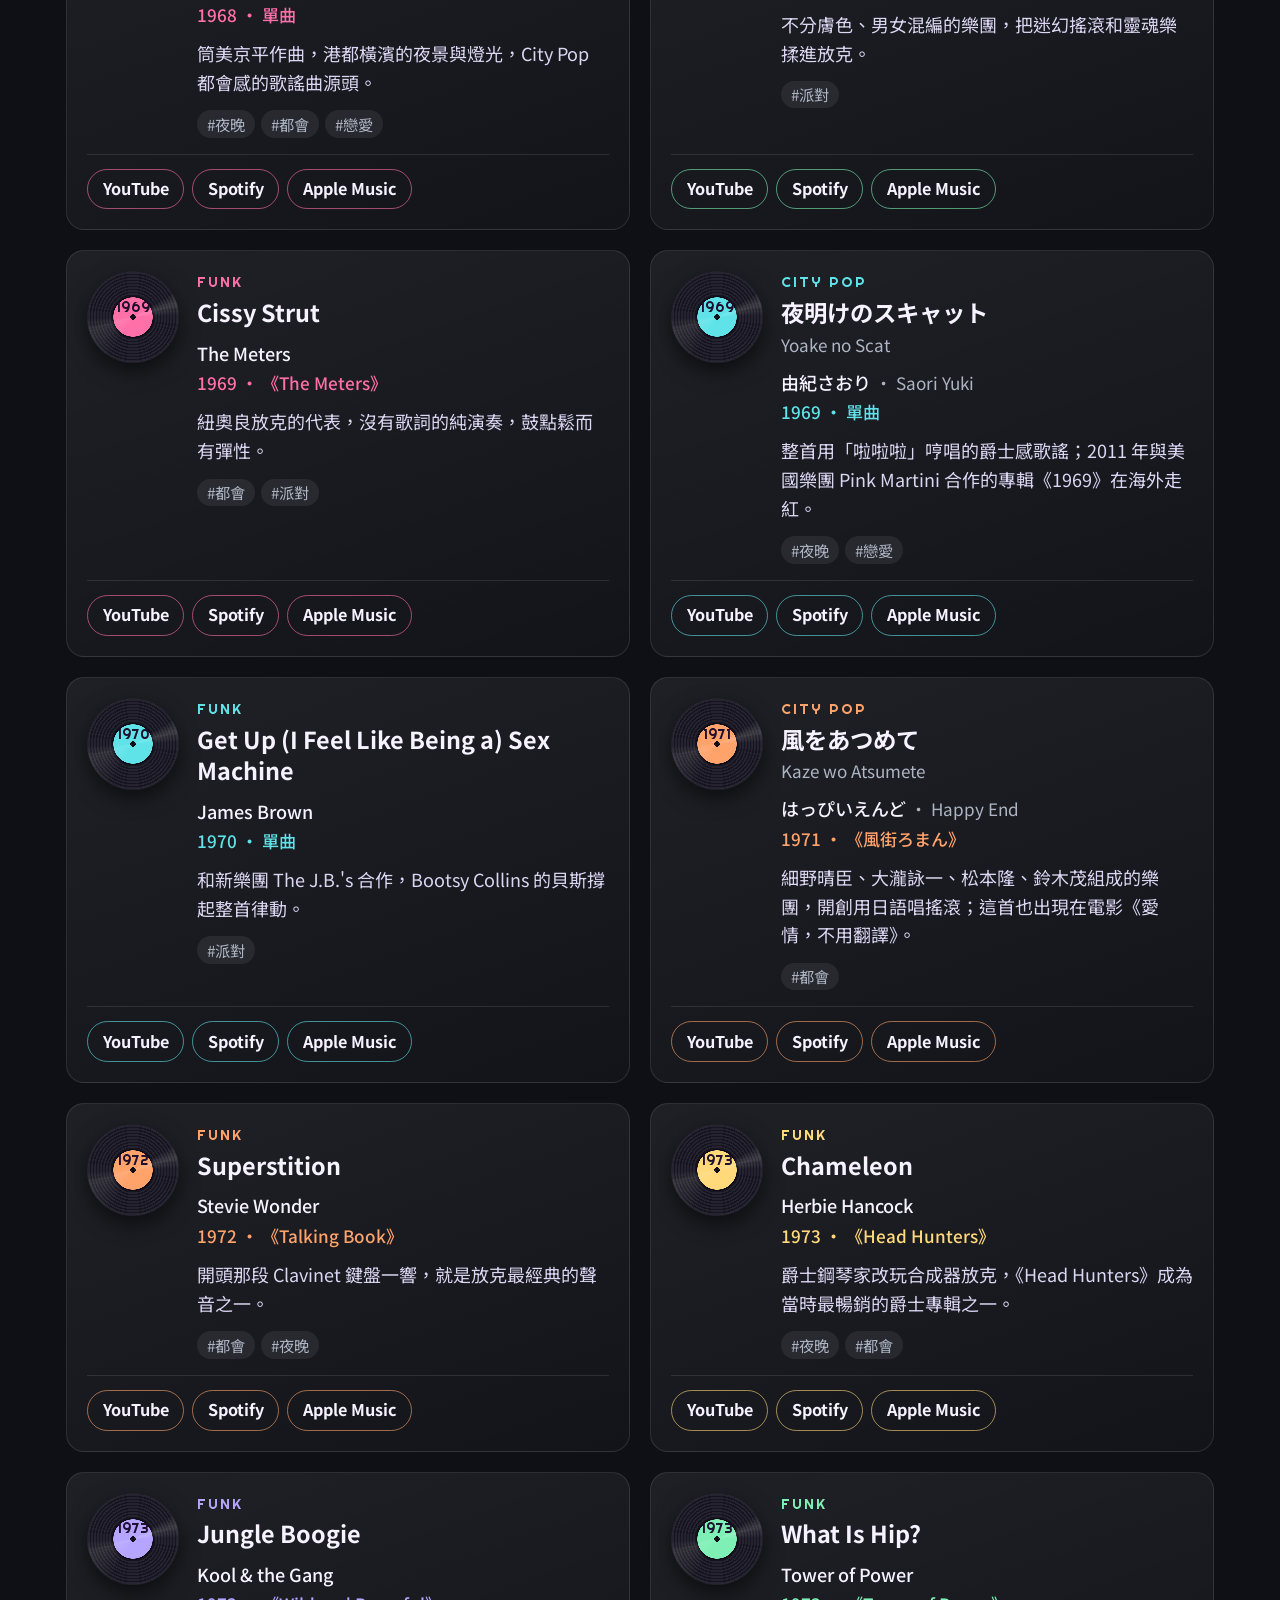
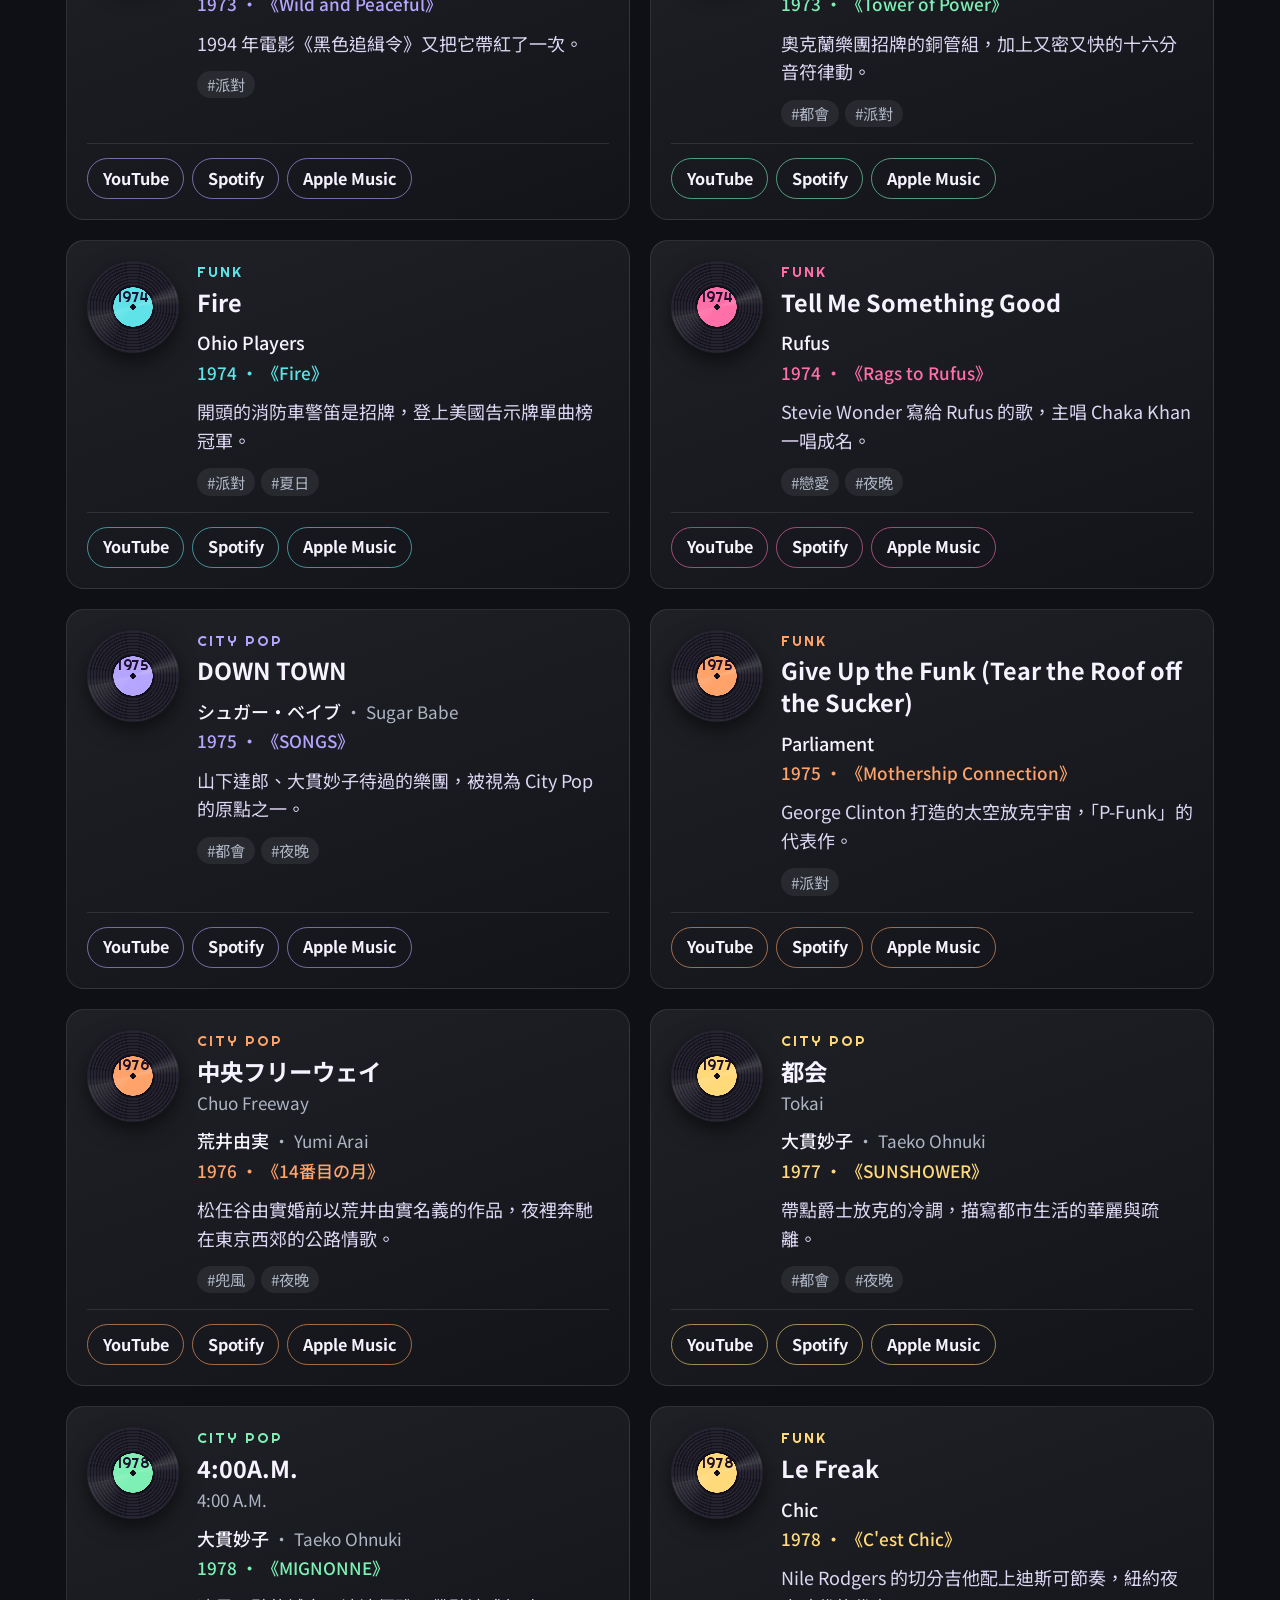
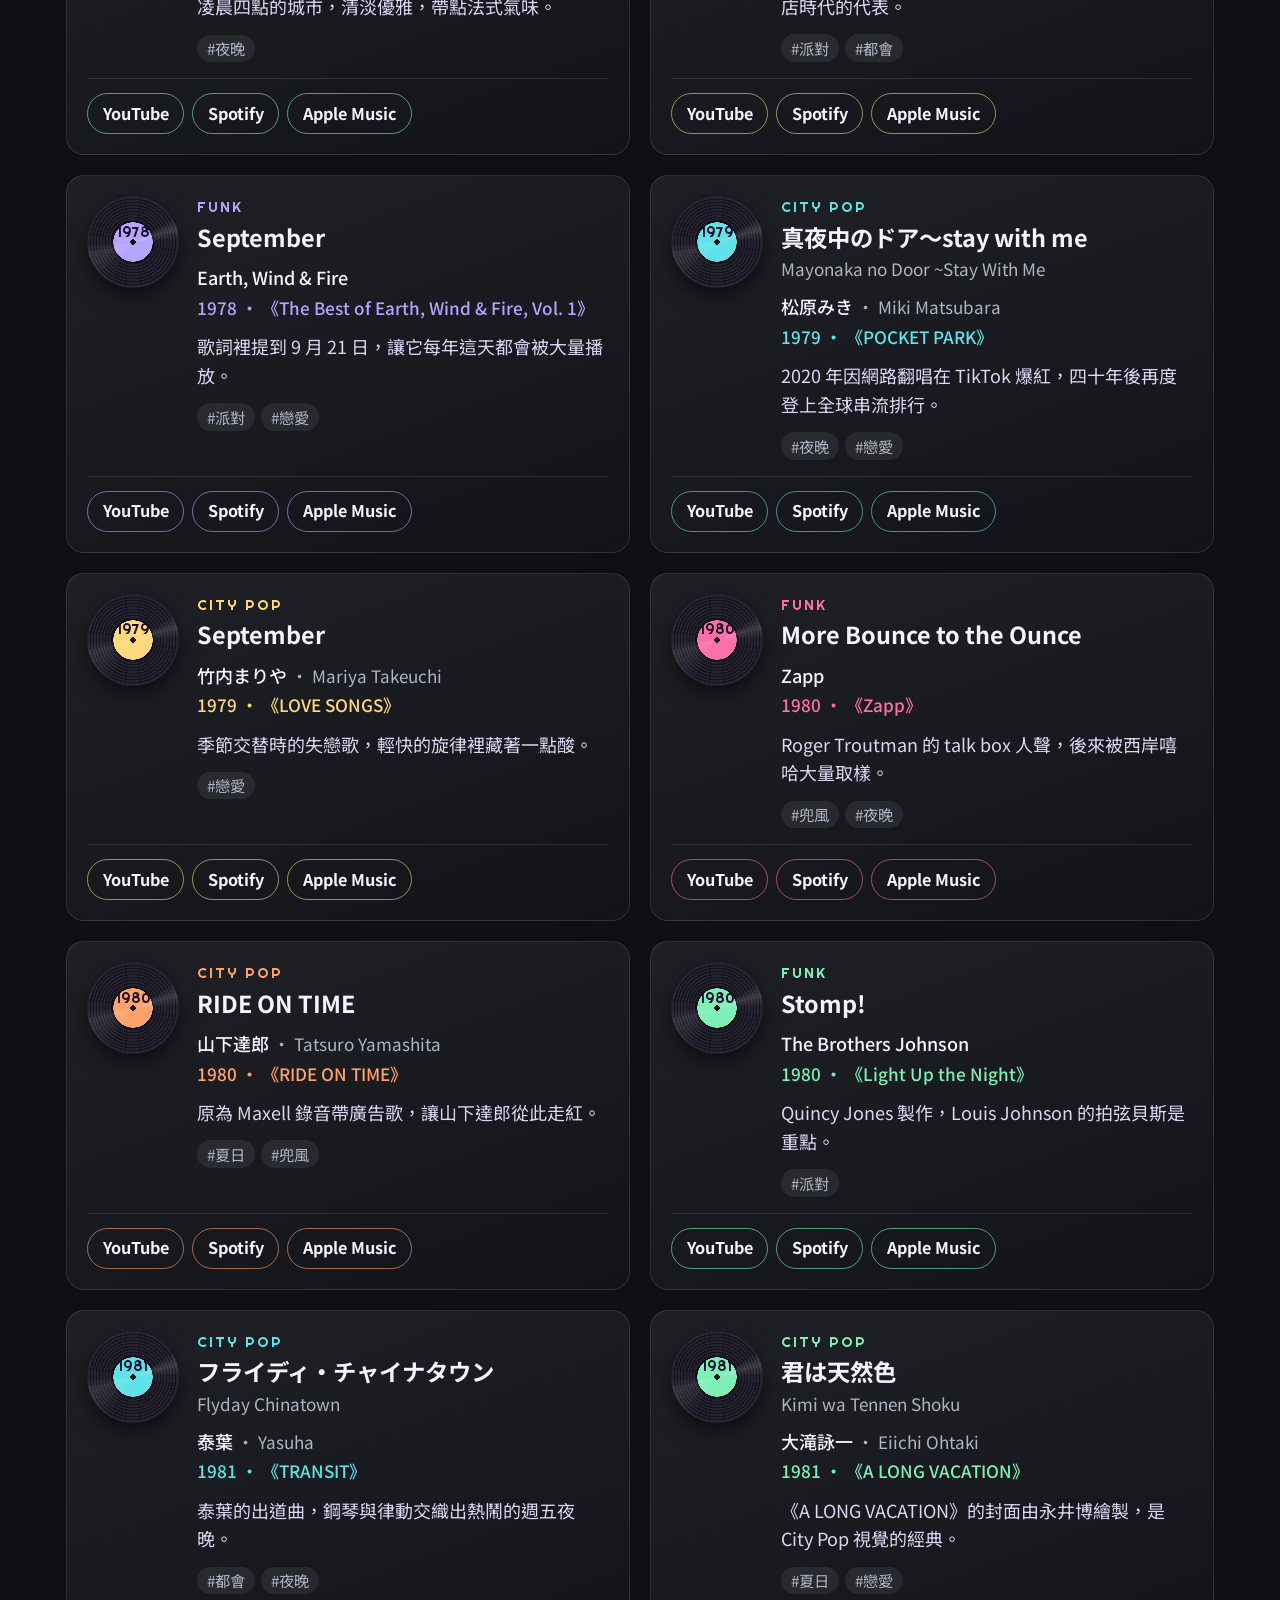
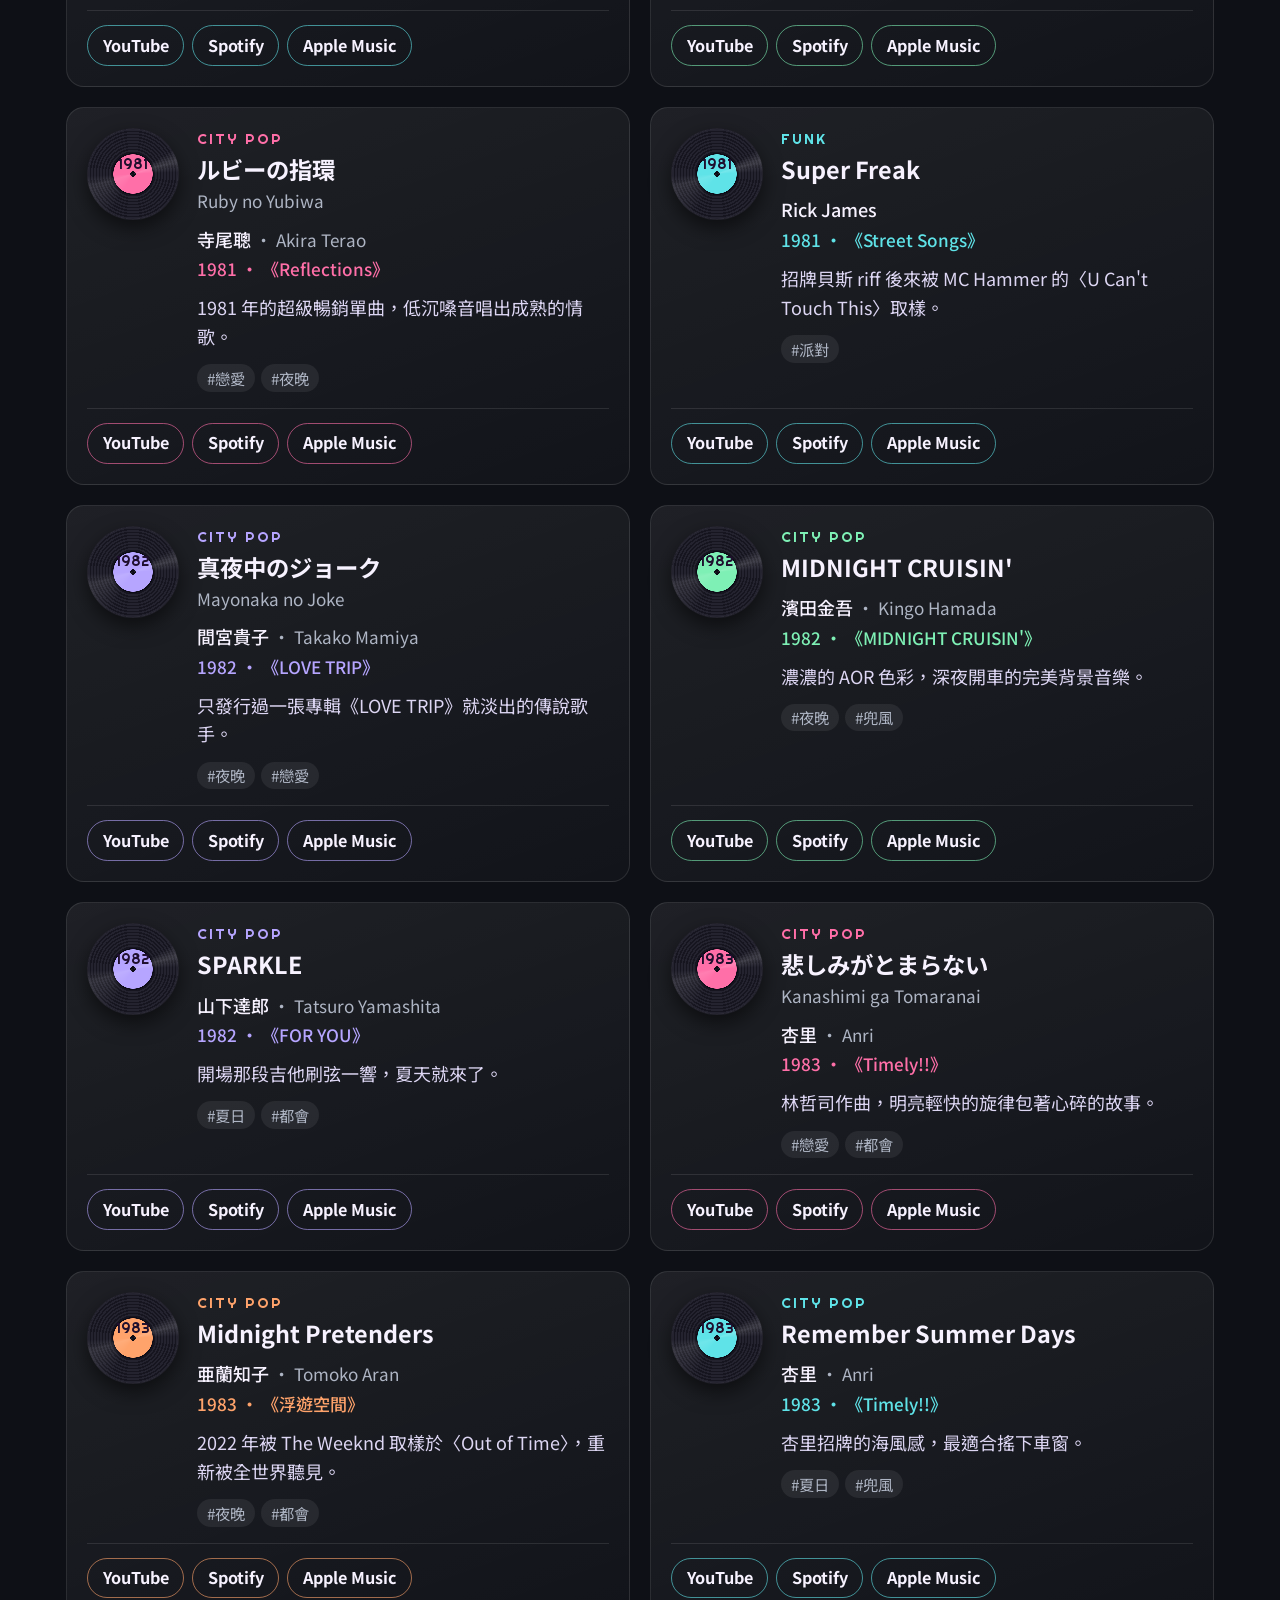
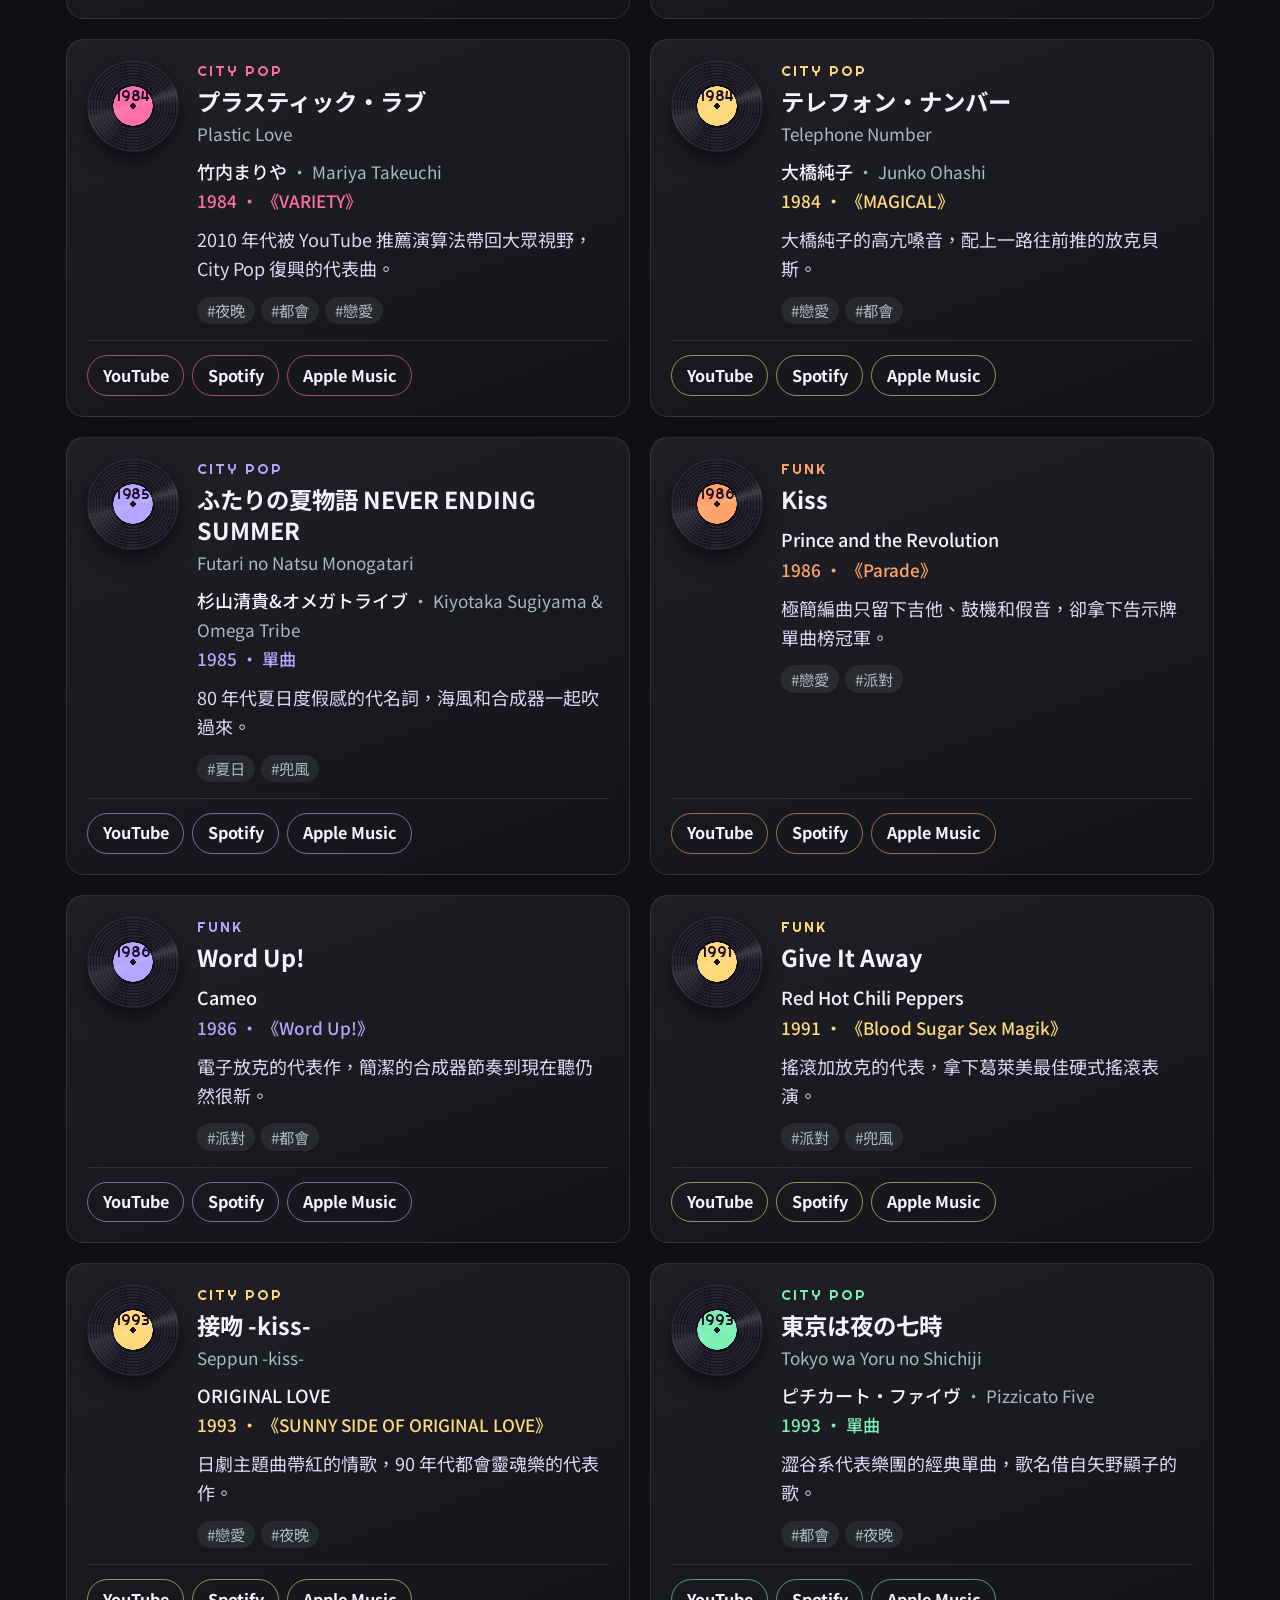
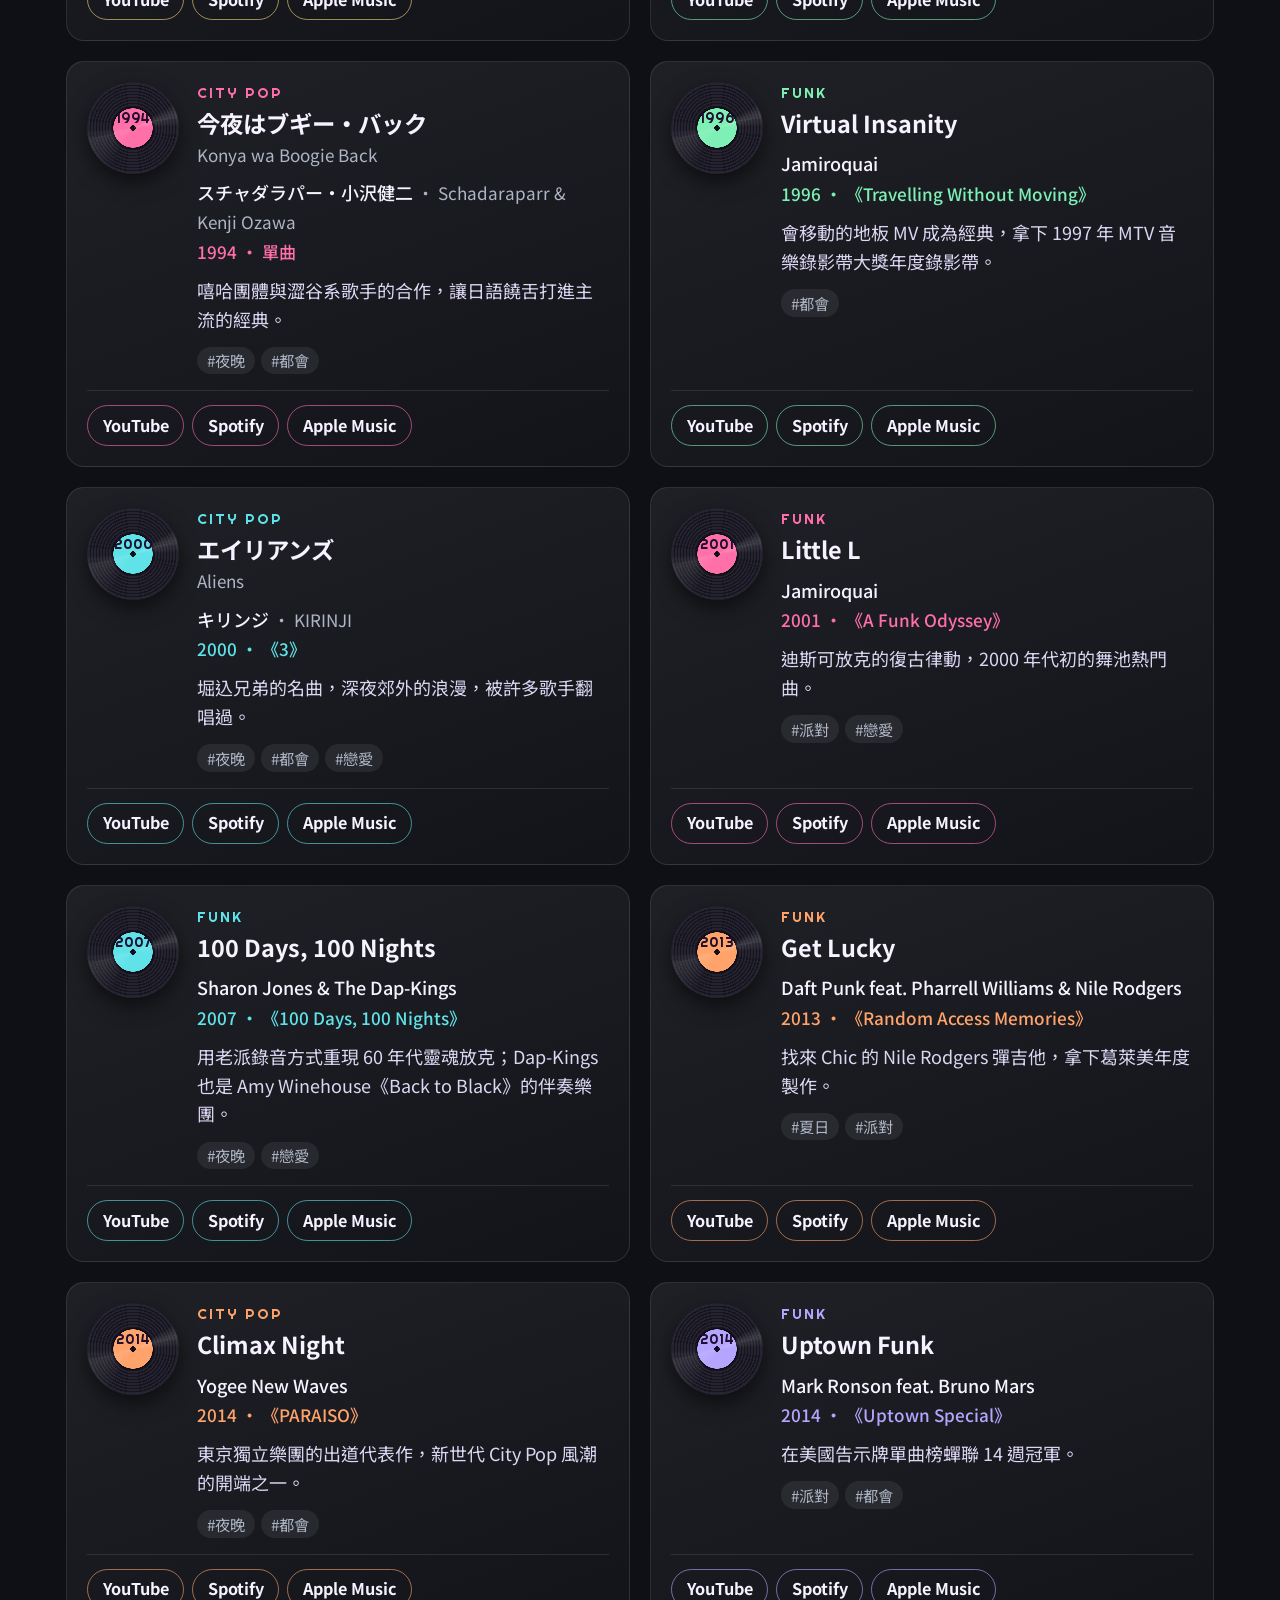
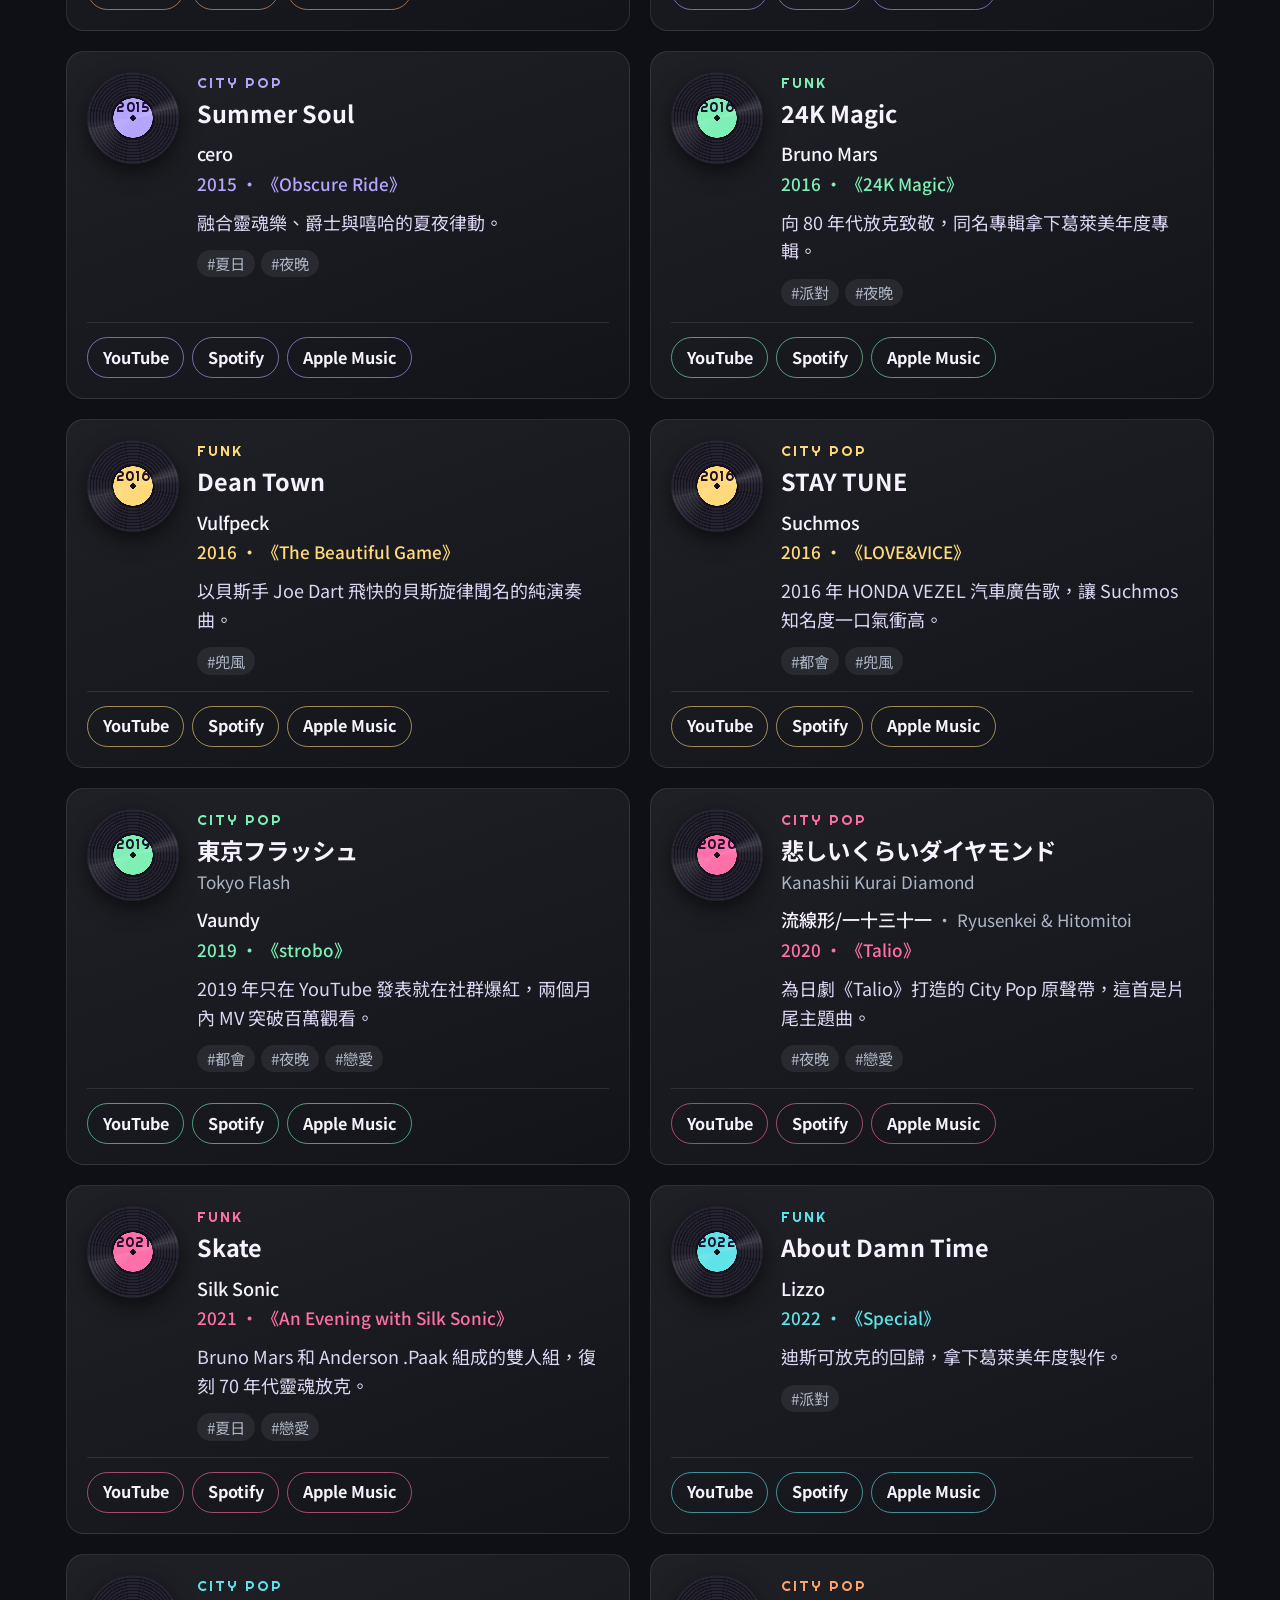
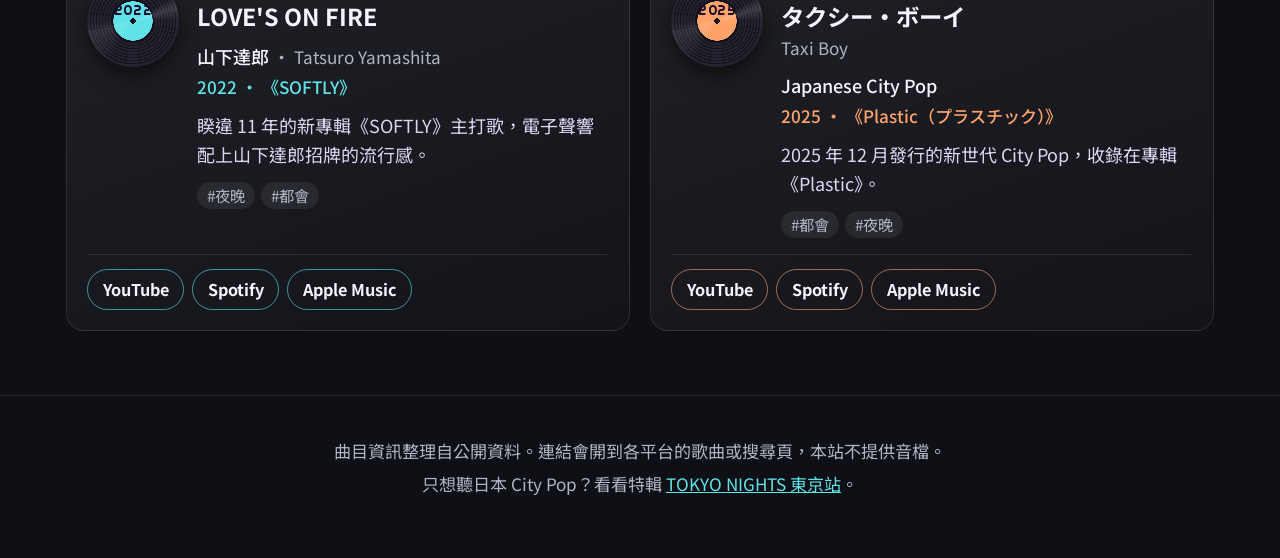
==== commit 2187f99e: "首頁改用車站翻牌看板主視覺，迪斯可版先隱藏 - 車站版：翻牌看板輪播推薦歌、年代路線圖，背景是右側轉動的黑膠唱片和城市夜景 - 迪斯可舞池版保留，網址加 ?hero=disco 才看得到 - 右上角連" ====
--- a/index.html
+++ b/index.html
@@ -5,7 +5,7 @@
   <meta name="viewport" content="width=device-width, initial-scale=1">
   <title>GROOVE STATION</title>
   <meta name="description" content="GROOVE STATION：從 1960 到 2026 的 City Pop 與 Funk 名曲，依曲風、氛圍與年代篩選，一鍵到 YouTube、Spotify、Apple Music 收聽。">
-  <meta name="theme-color" content="#100f26">
+  <meta name="theme-color" content="#0e1016">
   <meta property="og:type" content="website">
   <meta property="og:locale" content="zh_TW">
   <meta property="og:site_name" content="GROOVE STATION">
@@ -15,30 +15,38 @@
   <meta property="og:image" content="https://ginichang1214.github.io/citypop-collection/og-image.png">
   <meta property="og:image:width" content="1200">
   <meta property="og:image:height" content="630">
-  <meta property="og:image:alt" content="GROOVE STATION：City Pop × Funk，黃昏城市與霓虹夕陽">
+  <meta property="og:image:alt" content="GROOVE STATION：City Pop × Funk，車站翻牌看板、黑膠唱片與城市夜景">
   <meta name="twitter:card" content="summary_large_image">
   <link rel="icon" href="data:image/svg+xml,%3Csvg xmlns='http://www.w3.org/2000/svg' viewBox='0 0 100 100'%3E%3Ccircle cx='50' cy='50' r='48' fill='%2316151f'/%3E%3Ccircle cx='50' cy='50' r='18' fill='%23ff6fa8'/%3E%3Ccircle cx='50' cy='50' r='3' fill='%2316151f'/%3E%3C/svg%3E">
   <link rel="preconnect" href="https://fonts.googleapis.com">
   <link rel="preconnect" href="https://fonts.gstatic.com" crossorigin>
-  <link href="https://fonts.googleapis.com/css2?family=Noto+Sans+JP:wght@400;700&family=Noto+Sans+TC:wght@400;500;700&family=Righteous&display=swap" rel="stylesheet">
+  <link href="https://fonts.googleapis.com/css2?family=Monoton&family=Noto+Sans+JP:wght@400;700&family=Noto+Sans+TC:wght@400;500;700;900&family=Righteous&family=Space+Mono:wght@700&display=swap" rel="stylesheet">
   <link rel="stylesheet" href="styles.css">
 </head>
-<body>
-  <header class="hero">
-    <div class="glow" aria-hidden="true"></div>
-    <div class="sun" aria-hidden="true"></div>
-    <svg class="skyline" id="skyline" viewBox="0 0 1200 230" preserveAspectRatio="xMidYMax slice" aria-hidden="true"></svg>
-    <div class="water" aria-hidden="true"></div>
+<body class="theme-station">
+  <header class="hero hero--station" id="hero">
+    <!-- 裝飾（看板、背景；隱藏的迪斯可版是鏡球和舞池）由 app.js 畫出來 -->
+    <div class="hero-art" id="hero-art" aria-hidden="true"></div>
 
-    <a class="site-switch" href="tokyo-nights/"><span class="switch-prefix">日本 City Pop 特輯：</span>TOKYO NIGHTS 東京站 →</a>
+    <a class="site-switch" href="tokyo-nights/">TOKYO NIGHTS東京站：City Pop</a>
 
     <div class="hero-text">
-      <p class="eyebrow">CITY POP × FUNK</p>
-      <h1>GROOVE STATION</h1>
+      <p class="eyebrow">
+        <span class="eyebrow-text">CITY POP × FUNK</span>
+        <span class="line-badges">
+          <span class="line-badge"><i style="background:#ff6fa8">CP</i>CITY POP LINE</span>
+          <span class="line-badge"><i style="background:#ffa36b">FK</i>FUNK LINE</span>
+        </span>
+      </p>
+      <h1>GROOVE <span class="h1-b">STATION</span></h1>
       <p class="lead">從 1960 到 2026，City Pop 與 Funk 的城市律動。</p>
-      <p class="stats" id="stats"></p>
-      <button class="btn-shuffle" id="shuffle" type="button">♫ 今晚聽哪首？</button>
+      <div class="cta">
+        <p class="stats" id="stats"></p>
+        <button class="btn-shuffle" id="shuffle" type="button">♫ 今晚聽哪首？</button>
+      </div>
     </div>
+
+    <div class="hero-board" id="hero-board"></div>
   </header>
 
   <nav class="controls" aria-label="篩選曲目">
--- a/styles.css
+++ b/styles.css
@@ -1,6 +1,6 @@
 :root {
-  --night: #100f26;
-  --night-2: #191838;
+  --night: #12081f;
+  --night-2: #1d0f33;
   --line: rgba(255, 255, 255, 0.1);
   --text: #f7f2ff;
   --muted: #b9b3d9;
@@ -8,10 +8,19 @@
   --orange: #ffa36b;
   --yellow: #ffd97a;
   --cyan: #5fe3e8;
+  --lavender: #b6a5ff;
   --ink: #1f0f2e;
   --font-body: "Noto Sans TC", "Noto Sans JP", system-ui, sans-serif;
   --font-jp: "Noto Sans JP", "Noto Sans TC", system-ui, sans-serif;
   --font-display: "Righteous", "Noto Sans TC", sans-serif;
+  --font-mono: "Space Mono", ui-monospace, monospace;
+}
+
+/* 首頁視覺：迪斯可（預設）或車站，body 上的 class 決定 */
+body.theme-station {
+  --night: #0e1016;
+  --night-2: #1a1e28;
+  --muted: #aeb5c4;
 }
 
 * { box-sizing: border-box; }
@@ -47,139 +56,23 @@
   white-space: nowrap;
 }
 
-/* ---------- Hero：黃昏的城市 ---------- */
+/* ================================================================
+   Hero 共用
+   ================================================================ */
 .hero {
   position: relative;
   isolation: isolate;
   overflow: hidden;
-  min-height: clamp(640px, 96vh, 920px);
-  padding: clamp(48px, 9vh, 100px) 16px 0;
-  text-align: center;
-  background: linear-gradient(180deg,
-      #0f0d2e 0%, #241a5c 26%, #5c2c86 44%, #b8427f 60%,
-      #ff7f72 74%, #ffb882 86%, #ffd99a 100%);
-}
-
-/* 星星 */
-.hero::before {
-  content: "";
-  position: absolute;
-  inset: 0 0 50% 0;
-  z-index: -2;
-  background-image:
-    radial-gradient(1px 1px at 24px 36px, #fff 50%, transparent 51%),
-    radial-gradient(1.5px 1.5px at 130px 90px, #fff 50%, transparent 51%),
-    radial-gradient(1px 1px at 210px 22px, #ffe9c4 50%, transparent 51%),
-    radial-gradient(1px 1px at 268px 150px, #fff 50%, transparent 51%),
-    radial-gradient(1.5px 1.5px at 70px 160px, #cfe9ff 50%, transparent 51%);
-  background-size: 300px 190px;
-  -webkit-mask-image: linear-gradient(#000 30%, transparent);
-  mask-image: linear-gradient(#000 30%, transparent);
-  opacity: 0.85;
-}
-
-.glow {
-  position: absolute;
-  left: 50%;
-  bottom: 40px;
-  width: min(120vw, 900px);
-  height: 520px;
-  transform: translateX(-50%);
-  z-index: -2;
-  background: radial-gradient(closest-side, rgba(255, 150, 120, 0.55), transparent);
-}
-
-.sun {
-  position: absolute;
-  left: 50%;
-  bottom: 90px;
-  width: min(52vw, 310px);
-  aspect-ratio: 1;
-  transform: translateX(-50%);
-  z-index: -1;
-  border-radius: 50%;
-  background: linear-gradient(180deg, #fff1a8 0%, #ffc56e 38%, #ff7b7b 68%, #ff4f9a 100%);
-  -webkit-mask-image: linear-gradient(180deg,
-      #000 0 52%, transparent 52% 55%, #000 55% 62%, transparent 62% 66%,
-      #000 66% 72%, transparent 72% 77%, #000 77% 82%, transparent 82% 88%,
-      #000 88% 92%, transparent 92%);
-  mask-image: linear-gradient(180deg,
-      #000 0 52%, transparent 52% 55%, #000 55% 62%, transparent 62% 66%,
-      #000 66% 72%, transparent 72% 77%, #000 77% 82%, transparent 82% 88%,
-      #000 88% 92%, transparent 92%);
-}
-
-.skyline {
-  position: absolute;
-  left: 0;
-  bottom: 64px;
-  width: 100%;
-  height: clamp(150px, 22vw, 230px);
-  z-index: -1;
-}
-.skyline .bld { fill: #1d1240; }
-.skyline .bld.far { fill: #3a1f5e; }
-.skyline .win { fill: #ffd97a; opacity: 0.85; }
-.skyline .win.c { fill: #5fe3e8; opacity: 0.75; }
-
-.water {
-  position: absolute;
-  left: 0;
-  right: 0;
-  bottom: 0;
-  height: 64px;
-  z-index: -1;
-  background: linear-gradient(180deg, #2a1748, var(--night));
-}
-.water::before {
-  content: "";
-  position: absolute;
-  inset: 0;
-  background: repeating-linear-gradient(180deg, rgba(255, 140, 150, 0.55) 0 2px, transparent 2px 9px);
-  -webkit-mask-image: radial-gradient(40% 100% at 50% 0%, #000, transparent);
-  mask-image: radial-gradient(40% 100% at 50% 0%, #000, transparent);
-}
-
+}
+.hero-art { position: absolute; inset: 0; z-index: -1; pointer-events: none; }
 .hero-text { position: relative; }
 
-.eyebrow {
-  margin: 0;
-  color: var(--cyan);
-  font-size: 1rem;
-  letter-spacing: 0.3em;
-}
-
-.hero h1 {
-  margin: 0.15em 0 0.25em;
-  font-family: var(--font-display);
-  font-weight: 400;
-  font-size: clamp(2.6rem, 9vw, 6rem);
-  line-height: 0.95;
-  letter-spacing: 0.02em;
-  background: linear-gradient(180deg, #fff6c9 10%, #ffc56e 50%, #ff6fa8 90%);
-  -webkit-background-clip: text;
-  background-clip: text;
-  color: transparent;
-  filter: drop-shadow(0 0 18px rgba(255, 111, 168, 0.5)) drop-shadow(0 4px 0 rgba(30, 10, 60, 0.6));
-}
-.hero h1 span {
-  display: block;
-  margin-top: 0.4em;
-  padding-left: 0.6em;
-  font-family: var(--font-body);
-  font-weight: 700;
-  font-size: 0.34em;
-  letter-spacing: 0.6em;
-  color: #fff;
-  -webkit-text-fill-color: #fff;
-}
-
-.lead {
-  margin: 0;
-  color: #f1e8ff;
-  font-size: clamp(1rem, 2.4vw, 1.2rem);
-  text-shadow: 0 2px 12px rgba(20, 8, 50, 0.6);
-}
+.eyebrow { margin: 0; }
+.line-badges { display: none; }
+
+.hero h1 { margin: 0; font-weight: 400; }
+
+.lead { margin: 0; font-size: clamp(1rem, 2.4vw, 1.2rem); }
 
 .stats {
   display: inline-flex;
@@ -188,20 +81,14 @@
   gap: 4px 20px;
   margin: 14px 0 0;
   padding: 0.35em 1.2em;
-  border: 1px solid rgba(255, 255, 255, 0.12);
-  border-radius: 999px;
-  background: rgba(16, 15, 38, 0.55);
+  border: 1px solid rgba(255, 255, 255, 0.14);
+  border-radius: 999px;
+  background: color-mix(in srgb, var(--night) 65%, transparent);
   -webkit-backdrop-filter: blur(6px);
   backdrop-filter: blur(6px);
-  color: #e6defa;
   font-size: 0.95rem;
 }
-.stats b {
-  color: var(--yellow);
-  font-family: var(--font-display);
-  font-weight: 400;
-  font-size: 1.15em;
-}
+.stats b { color: var(--yellow); font-weight: 700; font-size: 1.1em; }
 
 .btn-shuffle {
   display: block;
@@ -213,21 +100,363 @@
   font-weight: 700;
   color: var(--ink);
   cursor: pointer;
-  background: linear-gradient(90deg, var(--yellow), var(--orange), var(--pink));
-  box-shadow: 0 10px 30px -8px rgba(255, 111, 168, 0.8);
   transition: transform 0.2s, box-shadow 0.2s;
 }
-.btn-shuffle:hover {
-  transform: translateY(-2px);
-  box-shadow: 0 14px 36px -8px rgba(255, 111, 168, 0.95);
-}
+.btn-shuffle:hover { transform: translateY(-2px); }
+
+/* ================================================================
+   B 迪斯可舞池
+   ================================================================ */
+.hero--disco {
+  --ball: clamp(120px, 14vw, 180px);
+  --ball-top: 24px;
+  min-height: clamp(640px, 96vh, 920px);
+  padding: calc(var(--ball-top) + var(--ball) + 36px) 16px clamp(170px, 27vh, 270px);
+  text-align: center;
+  background: radial-gradient(90% 70% at 50% 0%, #43196e 0%, #1a0b30 55%, var(--night) 100%);
+}
+
+/* 從鏡球打下來、會左右擺動的光束 */
+.disco-beams {
+  position: absolute;
+  left: 50%;
+  top: calc(var(--ball-top) + var(--ball) / 2);
+  width: 2600px;
+  height: 2600px;
+  transform: translate(-50%, -50%);
+  background: conic-gradient(from 0deg at 50% 50%,
+      transparent 0deg 120deg,
+      rgba(255, 111, 168, 0.22) 126deg, transparent 133deg 144deg,
+      rgba(95, 227, 232, 0.18) 150deg, transparent 157deg 172deg,
+      rgba(255, 210, 63, 0.18) 178deg, transparent 185deg 200deg,
+      rgba(182, 165, 255, 0.2) 206deg, transparent 213deg 226deg,
+      rgba(255, 111, 168, 0.2) 232deg, transparent 239deg 360deg);
+  -webkit-mask-image: radial-gradient(closest-side, #000 15%, transparent 62%);
+  mask-image: radial-gradient(closest-side, #000 15%, transparent 62%);
+  animation: beams-sway 9s ease-in-out infinite alternate;
+}
+@keyframes beams-sway {
+  from { transform: translate(-50%, -50%) rotate(-12deg); }
+  to { transform: translate(-50%, -50%) rotate(12deg); }
+}
+
+.disco-string {
+  position: absolute;
+  left: 50%;
+  top: 0;
+  width: 2px;
+  height: calc(var(--ball-top) + 4px);
+  transform: translateX(-50%);
+  background: linear-gradient(#444, #aaa);
+}
+
+/* 鏡球：移動格線的位置，看起來像在轉 */
+.disco-ball {
+  position: absolute;
+  left: 50%;
+  top: var(--ball-top);
+  width: var(--ball);
+  aspect-ratio: 1;
+  transform: translateX(-50%);
+  border-radius: 50%;
+  background:
+    radial-gradient(circle at 34% 28%, rgba(255, 255, 255, 0.95) 0 5%, rgba(255, 255, 255, 0.35) 9%, transparent 22%),
+    repeating-linear-gradient(0deg, rgba(10, 6, 30, 0.45) 0 1.5px, transparent 1.5px 13px),
+    repeating-linear-gradient(90deg, rgba(10, 6, 30, 0.45) 0 1.5px, transparent 1.5px 13px),
+    conic-gradient(from 10deg, #d9ddf2, #7c82a8, #f4f5ff, #5d628a, #e4e7fb, #8f95bd, #ffd6ec, #6a70a0, #d9ddf2);
+  box-shadow: 0 0 70px rgba(255, 255, 255, 0.35), inset -24px -28px 46px rgba(0, 0, 0, 0.6);
+  animation: ball-spin 5s linear infinite;
+}
+@keyframes ball-spin {
+  to { background-position: 0 0, 0 0, 145px 0, 0 0; }
+}
+
+.sparkle {
+  position: absolute;
+  width: 16px;
+  height: 16px;
+  background:
+    radial-gradient(closest-side, #fff, transparent),
+    linear-gradient(#fff, #fff) center / 2px 100% no-repeat,
+    linear-gradient(#fff, #fff) center / 100% 2px no-repeat;
+  animation: twinkle 2.6s ease-in-out infinite;
+}
+@keyframes twinkle {
+  0%, 100% { opacity: 0.15; transform: scale(0.6); }
+  50% { opacity: 0.95; transform: scale(1); }
+}
+
+/* 會閃的舞池地板 */
+.disco-floor-wrap {
+  position: absolute;
+  left: 0;
+  right: 0;
+  bottom: 0;
+  height: clamp(150px, 26vh, 260px);
+  overflow: hidden;
+  perspective: 520px;
+  perspective-origin: 50% -40%;
+}
+.disco-floor-wrap::after { /* 地平線淡入 */
+  content: "";
+  position: absolute;
+  inset: 0 0 auto;
+  height: 40px;
+  background: linear-gradient(var(--night), transparent);
+}
+.disco-floor {
+  position: absolute;
+  left: 50%;
+  bottom: -40px;
+  width: max(1900px, 150vw);
+  height: 520px;
+  transform: translateX(-50%) rotateX(64deg);
+  transform-origin: 50% 100%;
+  display: grid;
+  grid-template-columns: repeat(16, 1fr);
+  grid-template-rows: repeat(7, 1fr);
+  gap: 6px;
+  padding: 6px;
+  background: #0a0614;
+}
+.disco-floor i {
+  border-radius: 4px;
+  background: var(--c);
+  box-shadow: 0 0 24px var(--c), inset 0 0 18px rgba(255, 255, 255, 0.55);
+  opacity: 0.18;
+  animation: tile var(--d) ease-in-out var(--delay) infinite;
+}
+@keyframes tile {
+  0%, 100% { opacity: 0.16; }
+  50% { opacity: 1; }
+}
+
+.hero--disco .eyebrow {
+  color: var(--cyan);
+  font-weight: 700;
+  font-size: 1rem;
+  letter-spacing: 0.45em;
+  padding-left: 0.45em;
+}
+.hero--disco h1 {
+  margin: 0.2em 0 0.3em;
+  font-family: "Monoton", var(--font-display);
+  font-size: clamp(2.3rem, 7vw, 5.4rem);
+  line-height: 1.1;
+  color: #ffe3f1;
+  text-shadow: 0 0 6px #ff6fa8, 0 0 18px #ff6fa8, 0 0 42px #ff2d8a, 0 0 80px #ff2d8a;
+}
+.hero--disco .lead { color: #efe4ff; text-shadow: 0 2px 12px rgba(10, 6, 30, 0.8); }
+.hero--disco .btn-shuffle {
+  background: linear-gradient(90deg, var(--cyan), var(--lavender), var(--pink));
+  box-shadow: 0 0 30px rgba(255, 111, 168, 0.55);
+}
+.hero--disco .btn-shuffle:hover { box-shadow: 0 0 40px rgba(255, 111, 168, 0.8); }
+
+/* ================================================================
+   D 車站翻牌看板
+   ================================================================ */
+.hero--station {
+  --cp: #ff6fa8;
+  --fk: #ffa36b;
+  --flap-text: #ffd23f;
+  padding: clamp(64px, 10vh, 96px) max(16px, calc((100% - 1180px) / 2 + 16px)) 40px;
+  text-align: left;
+  background: linear-gradient(180deg, #05070f 0%, #0b1029 45%, #191a42 82%, #241b40 100%);
+}
+.hero--station .eyebrow-text { display: none; }
+.hero--station .line-badges { display: flex; flex-wrap: wrap; gap: 10px; margin-bottom: 14px; }
+.line-badge {
+  display: inline-flex;
+  align-items: center;
+  gap: 10px;
+  padding: 5px 16px 5px 5px;
+  border-radius: 999px;
+  background: rgba(255, 255, 255, 0.06);
+  font-weight: 700;
+  font-size: 0.85rem;
+  letter-spacing: 0.08em;
+}
+.line-badge i {
+  display: grid;
+  place-items: center;
+  width: 28px;
+  height: 28px;
+  border-radius: 50%;
+  color: #111;
+  font-size: 0.7rem;
+  font-style: normal;
+}
+.hero--station h1 {
+  font-weight: 900;
+  font-size: clamp(2.6rem, 7.4vw, 5.2rem);
+  line-height: 1.02;
+  letter-spacing: 0.01em;
+}
+.hero--station h1 .h1-b { color: var(--flap-text); }
+.hero--station .lead { margin-top: 12px; color: #c9cfdb; }
+.hero--station .cta { display: flex; flex-wrap: wrap; align-items: center; gap: 14px 16px; margin-top: 18px; }
+.hero--station .stats { margin: 0; background: rgba(255, 255, 255, 0.06); }
+.hero--station .stats b { color: var(--flap-text); font-family: var(--font-mono); }
+.hero--station .btn-shuffle { margin: 0; background: var(--flap-text); }
+.hero--station .btn-shuffle:hover { box-shadow: 0 8px 24px -6px rgba(255, 210, 63, 0.6); }
+
+/* 翻牌看板 */
+.board {
+  margin-top: 36px;
+  padding: 16px 20px 20px;
+  border-radius: 14px;
+  background: #050608;
+  box-shadow: 0 20px 60px rgba(0, 0, 0, 0.6), inset 0 0 0 2px #23262f;
+}
+.board-row {
+  display: grid;
+  grid-template-columns: 64px 170px 118px 1fr;
+  gap: 16px;
+  align-items: center;
+  width: 100%;
+  padding: 4px 0;
+  border: 0;
+  background: none;
+  color: inherit;
+  font: inherit;
+  text-align: left;
+}
+button.board-row { cursor: pointer; border-radius: 8px; }
+button.board-row:hover { background: rgba(255, 255, 255, 0.04); }
+.board-row + .board-row { margin-top: 6px; }
+.board-head { padding: 0 0 6px; color: #8a91a1; font-size: 0.8rem; letter-spacing: 0.12em; }
+.flap { display: flex; gap: 3px; min-width: 0; overflow: hidden; }
+.flap b {
+  flex: none;
+  display: grid;
+  place-items: center;
+  width: 26px;
+  height: 38px;
+  border-radius: 3px;
+  background: linear-gradient(#22252e 0 49%, #000 49% 51%, #1a1d24 51%);
+  color: var(--flap-text);
+  font-family: var(--font-mono);
+  font-size: 22px;
+  font-weight: 700;
+}
+.flap b.flipping { animation: flap 0.09s linear infinite; }
+@keyframes flap { 50% { transform: scaleY(0.6); filter: brightness(0.6); } }
+.line-tag { display: inline-flex; align-items: center; gap: 8px; font-weight: 700; }
+.line-tag i { width: 14px; height: 14px; border-radius: 50%; background: var(--c); }
+
+/* 路線圖：每一站就是一個年代，點了會篩選 */
+.route {
+  position: relative;
+  display: flex;
+  justify-content: space-between;
+  margin: 34px 0 0;
+  padding: 0;
+  list-style: none;
+}
+.route::before,
+.route::after {
+  content: "";
+  position: absolute;
+  left: 13px;
+  right: 13px;
+  height: 8px;
+  border-radius: 4px;
+}
+.route::before { top: 9px; background: var(--cp); }
+.route::after { top: 29px; background: var(--fk); }
+.route li { position: relative; z-index: 1; }
+.route button {
+  display: flex;
+  flex-direction: column;
+  align-items: center;
+  gap: 8px;
+  padding: 0;
+  border: 0;
+  background: none;
+  color: #c9cfdb;
+  font-family: var(--font-mono);
+  font-size: 0.85rem;
+  cursor: pointer;
+}
+.route button::before { /* 轉乘站的膠囊形站牌 */
+  content: "";
+  width: 26px;
+  height: 46px;
+  border: 4px solid #f2f4f8;
+  border-radius: 13px;
+  background: var(--night);
+  transition: background 0.2s, border-color 0.2s;
+}
+.route button:hover::before,
+.route button[aria-pressed="true"]::before { background: var(--flap-text); border-color: var(--flap-text); }
+.route button[aria-pressed="true"] { color: var(--flap-text); }
+
+/* 車站版背景：右側轉動的黑膠唱片，掛在城市夜景後面 */
+.vinyl {
+  position: absolute;
+  top: clamp(-150px, -8vw, -40px);
+  right: clamp(-200px, -11vw, -90px);
+  width: clamp(320px, 44vw, 600px);
+  aspect-ratio: 1;
+  border-radius: 50%;
+  box-shadow: 0 30px 90px rgba(0, 0, 0, 0.7);
+}
+.vinyl-disc {
+  position: absolute;
+  inset: 0;
+  border-radius: 50%;
+  background:
+    radial-gradient(circle,
+      transparent 0 47%, rgba(255, 255, 255, 0.06) 47% 47.6%,
+      transparent 47.6% 62%, rgba(255, 255, 255, 0.06) 62% 62.6%,
+      transparent 62.6% 78%, rgba(255, 255, 255, 0.06) 78% 78.6%,
+      transparent 78.6% 96%, #0a0b0f 96%),
+    repeating-radial-gradient(circle, #17181e 0 1.5px, #0e0f13 1.5px 3px);
+  box-shadow: inset 0 0 0 2px #2a2c35;
+  animation: vinyl-spin 4s linear infinite;
+}
+.vinyl-label { position: absolute; left: 33%; top: 33%; width: 34%; height: 34%; }
+.vinyl-label text { fill: #14161d; font-family: var(--font-mono); font-weight: 700; text-anchor: middle; }
+.vinyl-title { font-size: 17px; letter-spacing: 1px; }
+.vinyl-sub { font-size: 10.5px; }
+.vinyl-sheen { /* 反光不跟著轉，看起來才像真的唱片 */
+  position: absolute;
+  inset: 0;
+  border-radius: 50%;
+  background: conic-gradient(from 25deg,
+    transparent 0 6%, rgba(255, 255, 255, 0.13) 11%, transparent 17% 50%,
+    rgba(255, 255, 255, 0.09) 60%, transparent 67%);
+  -webkit-mask: radial-gradient(circle, transparent 0 34.5%, #000 35%);
+  mask: radial-gradient(circle, transparent 0 34.5%, #000 35%);
+}
+@keyframes vinyl-spin { to { transform: rotate(1turn); } }
+
+/* 城市夜景 */
+.hero--station .hero-art::after { /* 底部淡出，路線圖和篩選列才清楚 */
+  content: "";
+  position: absolute;
+  left: 0;
+  right: 0;
+  bottom: 0;
+  height: 200px;
+  background: linear-gradient(transparent, color-mix(in srgb, var(--night) 85%, transparent) 60%, var(--night));
+}
+.city { position: absolute; left: 0; bottom: 0; width: 100%; height: 92%; }
+.city-back { fill: #161b3b; }
+.city-windows { fill: #ffd98a; }
+.city .tw { animation: twinkle-soft var(--d) ease-in-out var(--delay) infinite; }
+@keyframes twinkle-soft { 50% { opacity: 0.1; } }
+.city .beacon { fill: #ff4d5e; animation: beacon 2.4s ease-in-out var(--delay) infinite; }
+@keyframes beacon { 0%, 60%, 100% { opacity: 0.15; } 75% { opacity: 1; } }
+.city .neon { fill: none; stroke-width: 3; filter: url(#neon-glow); }
 
 /* ---------- 篩選列 ---------- */
 .controls {
   position: sticky;
   top: 0;
   z-index: 10;
-  background: rgba(16, 15, 38, 0.85);
+  background: color-mix(in srgb, var(--night) 88%, transparent);
   -webkit-backdrop-filter: blur(12px);
   backdrop-filter: blur(12px);
   border-bottom: 1px solid var(--line);
@@ -296,6 +525,11 @@
   border-color: var(--pink);
   color: var(--ink);
   font-weight: 700;
+}
+body.theme-station .chip[aria-pressed="true"] {
+  background: #ffd23f;
+  border-color: #ffd23f;
+  color: #14161d;
 }
 
 /* ---------- 曲目卡片 ---------- */
@@ -461,11 +695,54 @@
   text-align: center;
 }
 footer p { margin: 0.3em 0; }
+footer a { color: var(--cyan); }
 footer code {
   padding: 0.1em 0.4em;
   border-radius: 4px;
   background: rgba(255, 255, 255, 0.08);
   color: var(--text);
+}
+
+/* 切換到另一個頁面的連結（右上角） */
+.site-switch {
+  position: absolute;
+  top: 14px;
+  right: 16px;
+  z-index: 3;
+  max-width: calc(100% - 32px);
+  padding: 0.35em 0.95em;
+  border: 1px solid rgba(255, 255, 255, 0.18);
+  border-radius: 999px;
+  background: color-mix(in srgb, var(--night) 55%, transparent);
+  -webkit-backdrop-filter: blur(6px);
+  backdrop-filter: blur(6px);
+  color: var(--text);
+  font-size: 0.85rem;
+  text-decoration: none;
+  transition: background 0.2s, border-color 0.2s;
+}
+.site-switch:hover { background: color-mix(in srgb, var(--night) 85%, transparent); border-color: var(--cyan); }
+
+@media (max-width: 900px) {
+  /* 看板變窄時只留年份和歌名，年份改用路線顏色 */
+  .board-row { grid-template-columns: auto 1fr; gap: 10px; }
+  .board-row > :nth-child(1),
+  .board-row > :nth-child(2) { display: none; }
+  .board-row .year .flap b { color: var(--line, var(--flap-text)); }
+}
+
+@media (max-width: 600px) {
+  /* 標題固定拆兩行，唱片標籤放在標題右邊的空位，不壓到黃色的 STATION */
+  .hero--station h1 .h1-b { display: block; }
+  .vinyl { top: 30px; right: -80px; width: 280px; }
+  .vinyl { z-index: 1; } /* 手機上大樓剛好會擋住唱片，改放到大樓前面 */
+}
+
+@media (max-width: 640px) {
+  .board { padding: 12px 12px 14px; }
+  .flap b { width: 17px; height: 28px; font-size: 15px; }
+  .flap { gap: 2px; }
+  .route button { font-size: 0.75rem; }
 }
 
 @media (max-width: 520px) {
@@ -476,35 +753,21 @@
   .controls-inner { gap: 10px; }
   .sort { flex: 1 1 100%; }
   .sort select { width: 100%; }
+  .hero--station { padding-top: 64px; }
+  .hero--disco { --ball-top: 64px; } /* 讓出右上角的特輯連結 */
 }
 
 @media (prefers-reduced-motion: reduce) {
   html { scroll-behavior: auto; }
   .card:hover .disc,
-  .card.spotlight .disc { animation: none; }
+  .card.spotlight .disc,
+  .disco-beams,
+  .disco-ball,
+  .sparkle,
+  .city .tw,
+  .city .beacon,
+  .flap b.flipping { animation: none; }
+  .disco-floor i { animation: none; opacity: var(--still); }
+  .vinyl-disc { animation-duration: 16s; } /* 唱片一定要轉，關掉動畫效果的人就轉慢一點 */
   .card, .btn-shuffle { transition: none; }
 }
-
-/* 切換到另一個頁面的連結（右上角） */
-.site-switch {
-  position: absolute;
-  top: 14px;
-  right: 16px;
-  z-index: 3;
-  max-width: calc(100% - 32px);
-  padding: 0.35em 0.95em;
-  border: 1px solid rgba(255, 255, 255, 0.18);
-  border-radius: 999px;
-  background: rgba(16, 15, 38, 0.5);
-  -webkit-backdrop-filter: blur(6px);
-  backdrop-filter: blur(6px);
-  color: var(--text);
-  font-size: 0.85rem;
-  text-decoration: none;
-  transition: background 0.2s, border-color 0.2s;
-}
-.site-switch:hover { background: rgba(16, 15, 38, 0.8); border-color: var(--cyan); }
-footer a { color: var(--cyan); }
-@media (max-width: 520px) {
-  .switch-prefix { display: none; }
-}
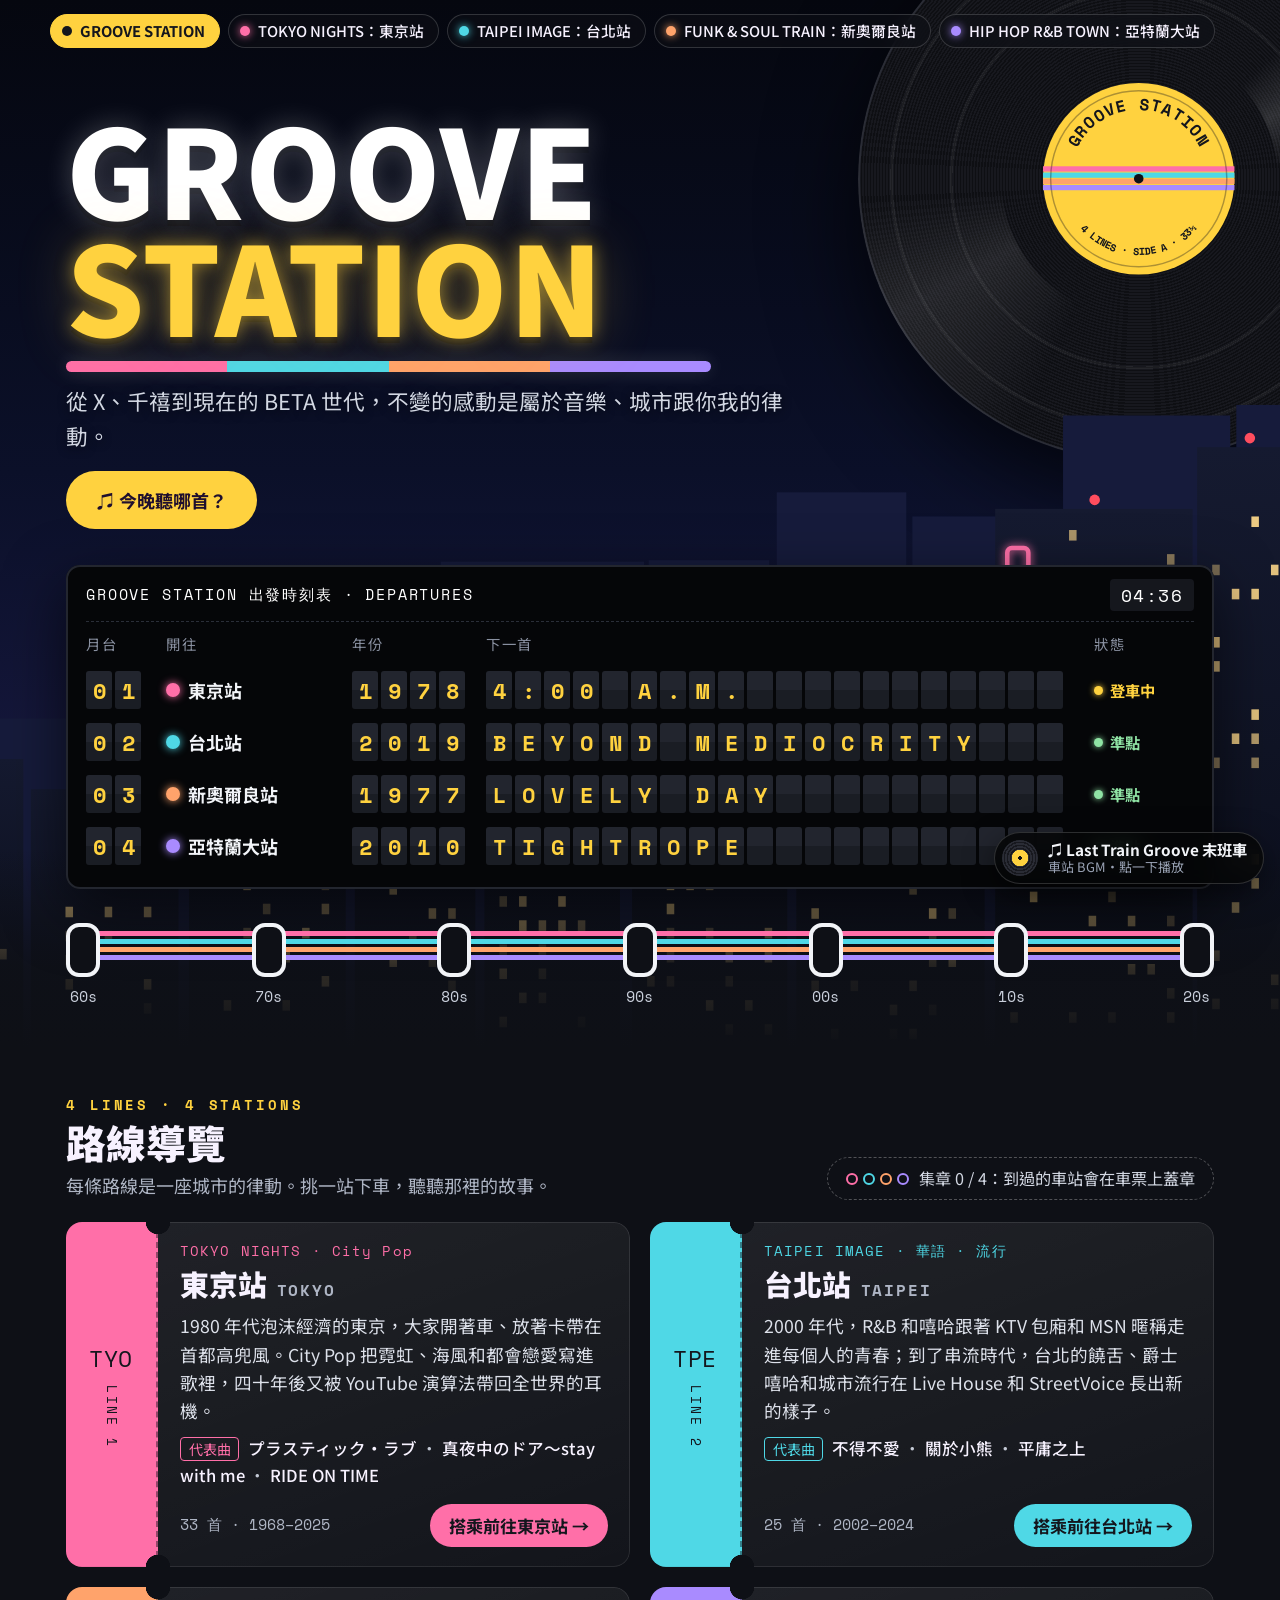
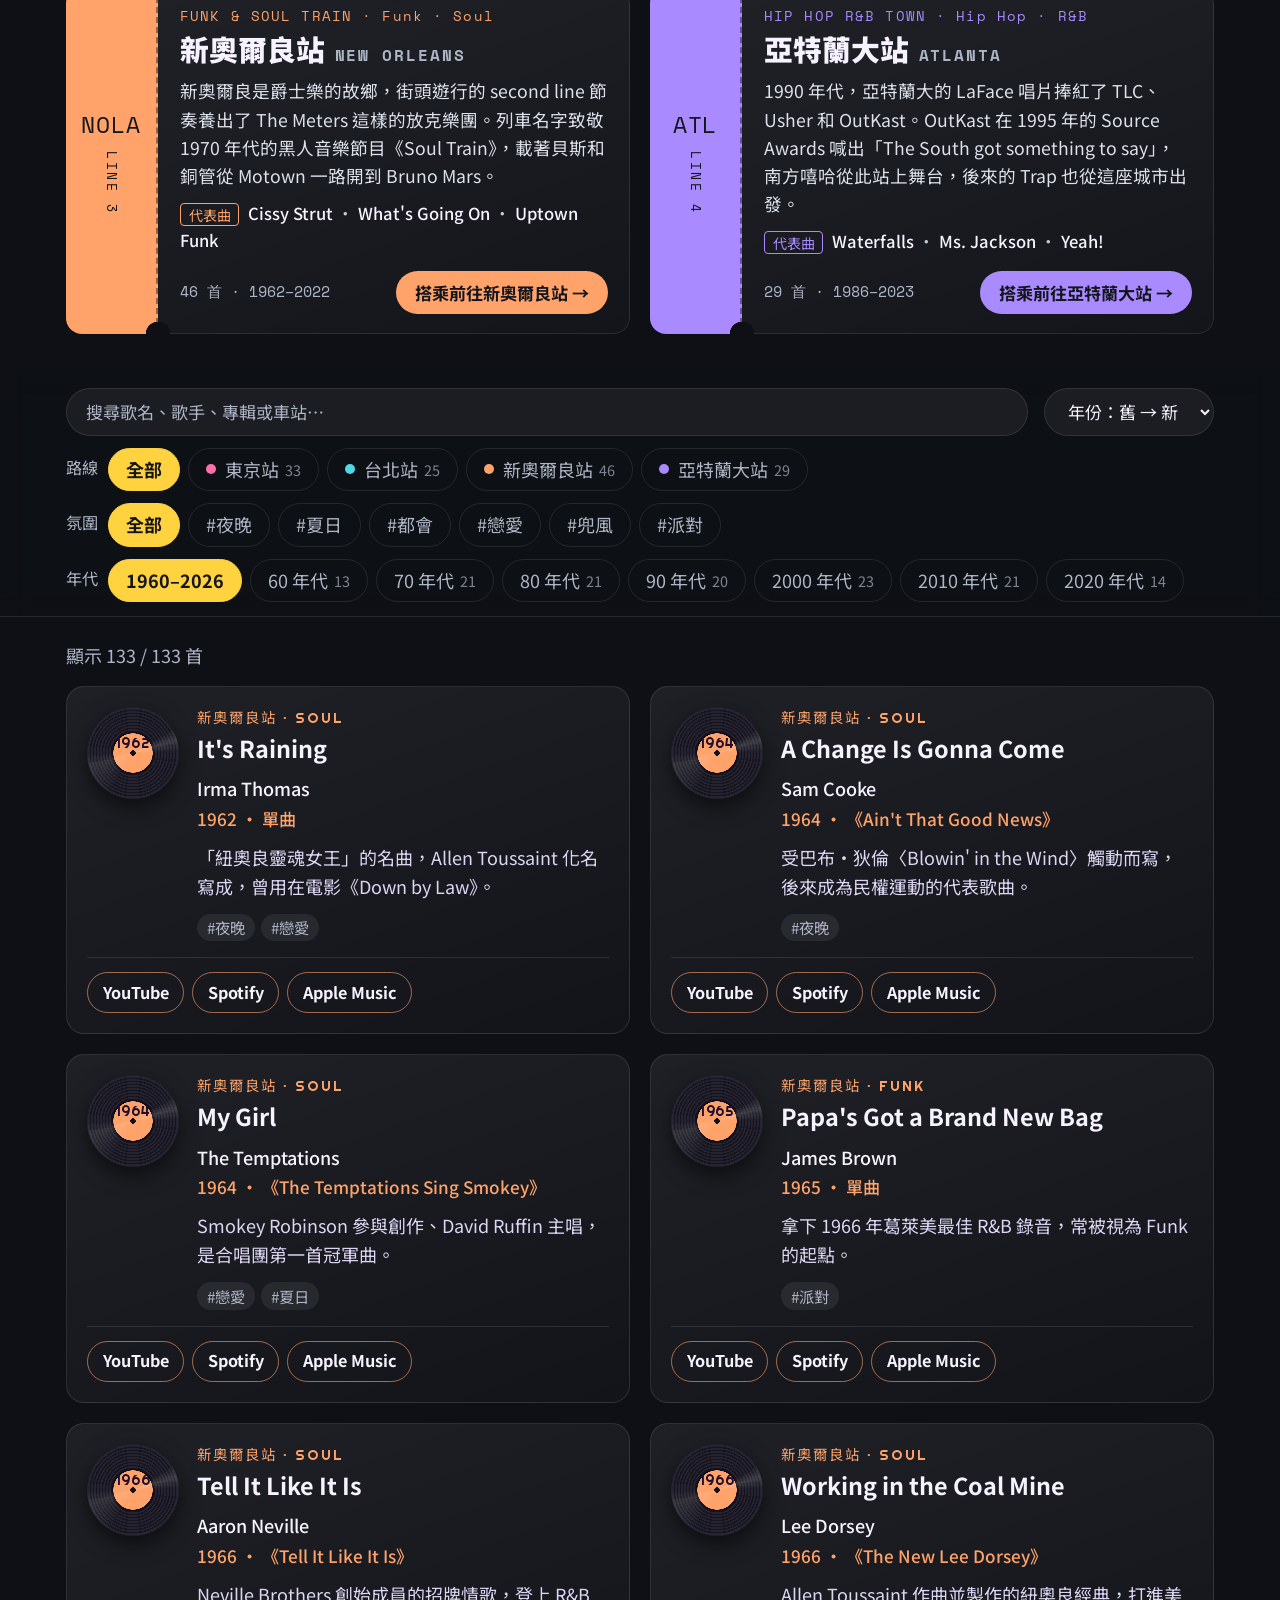
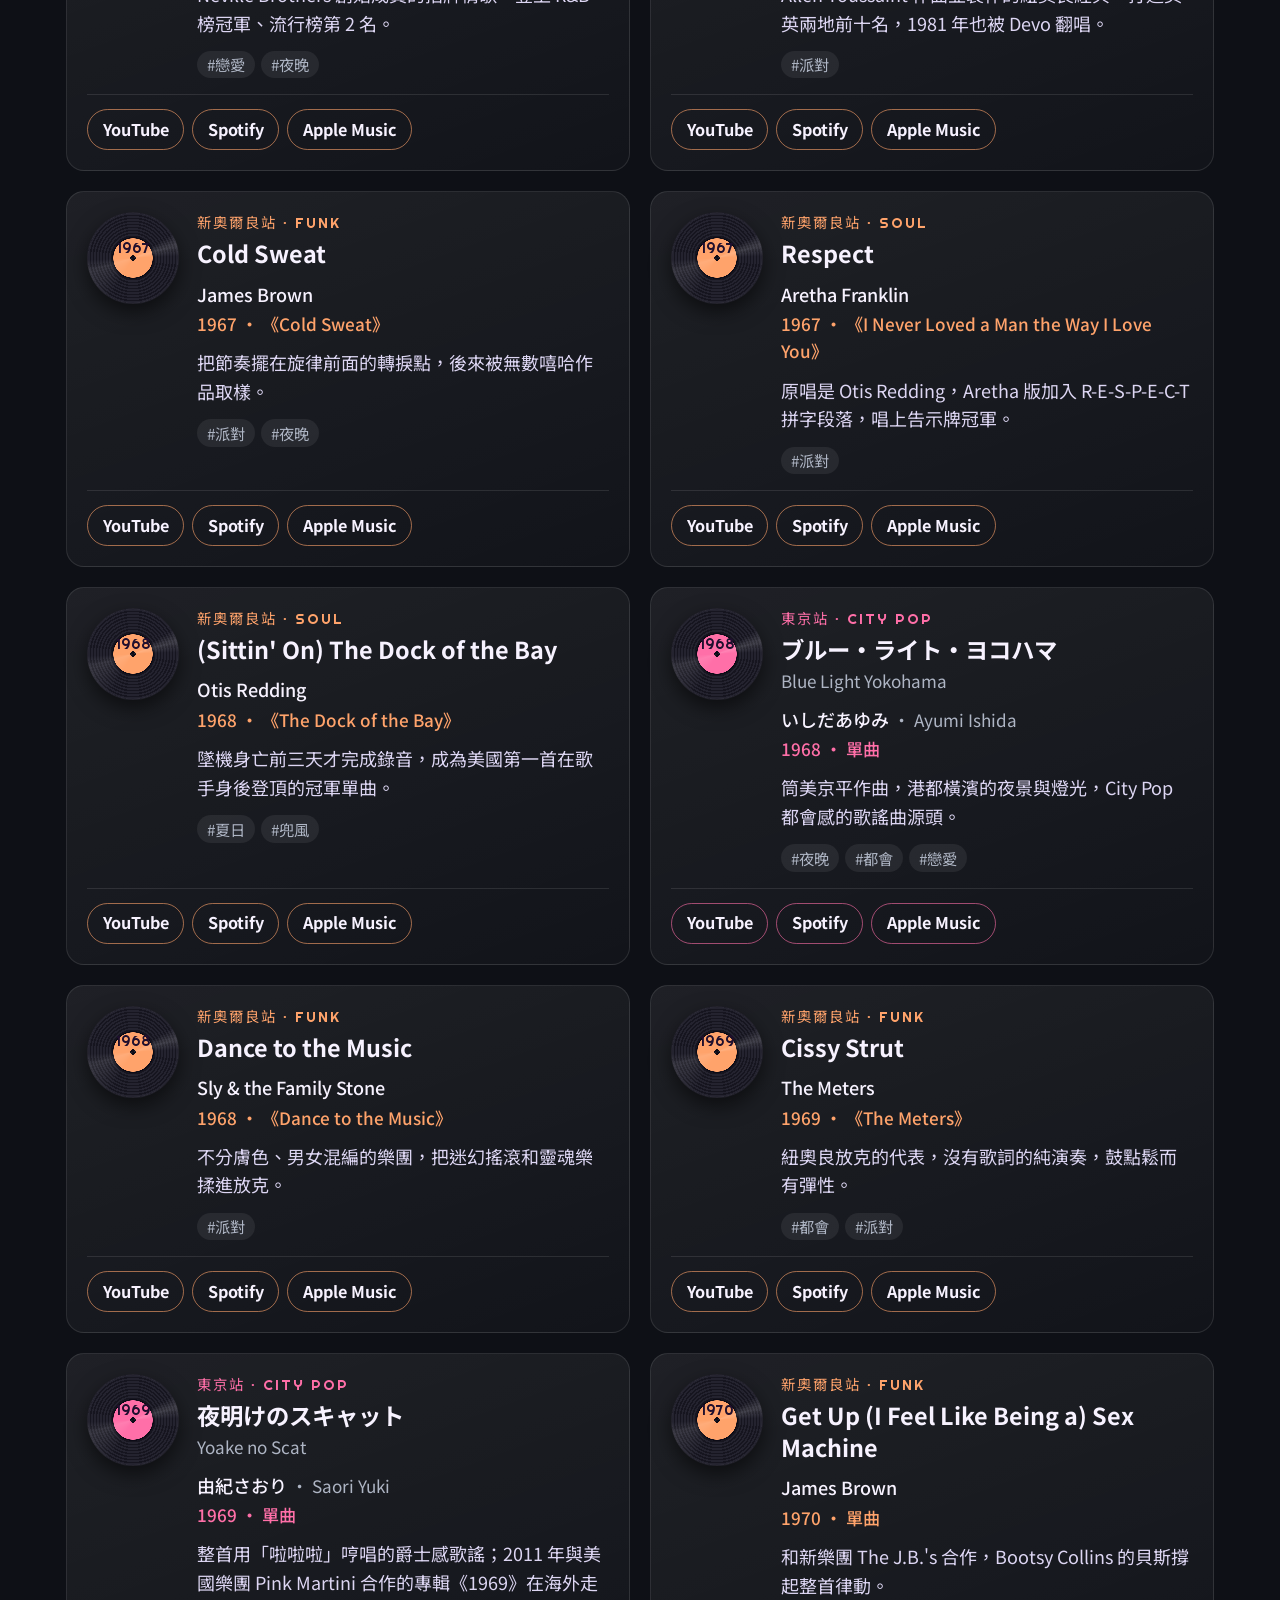
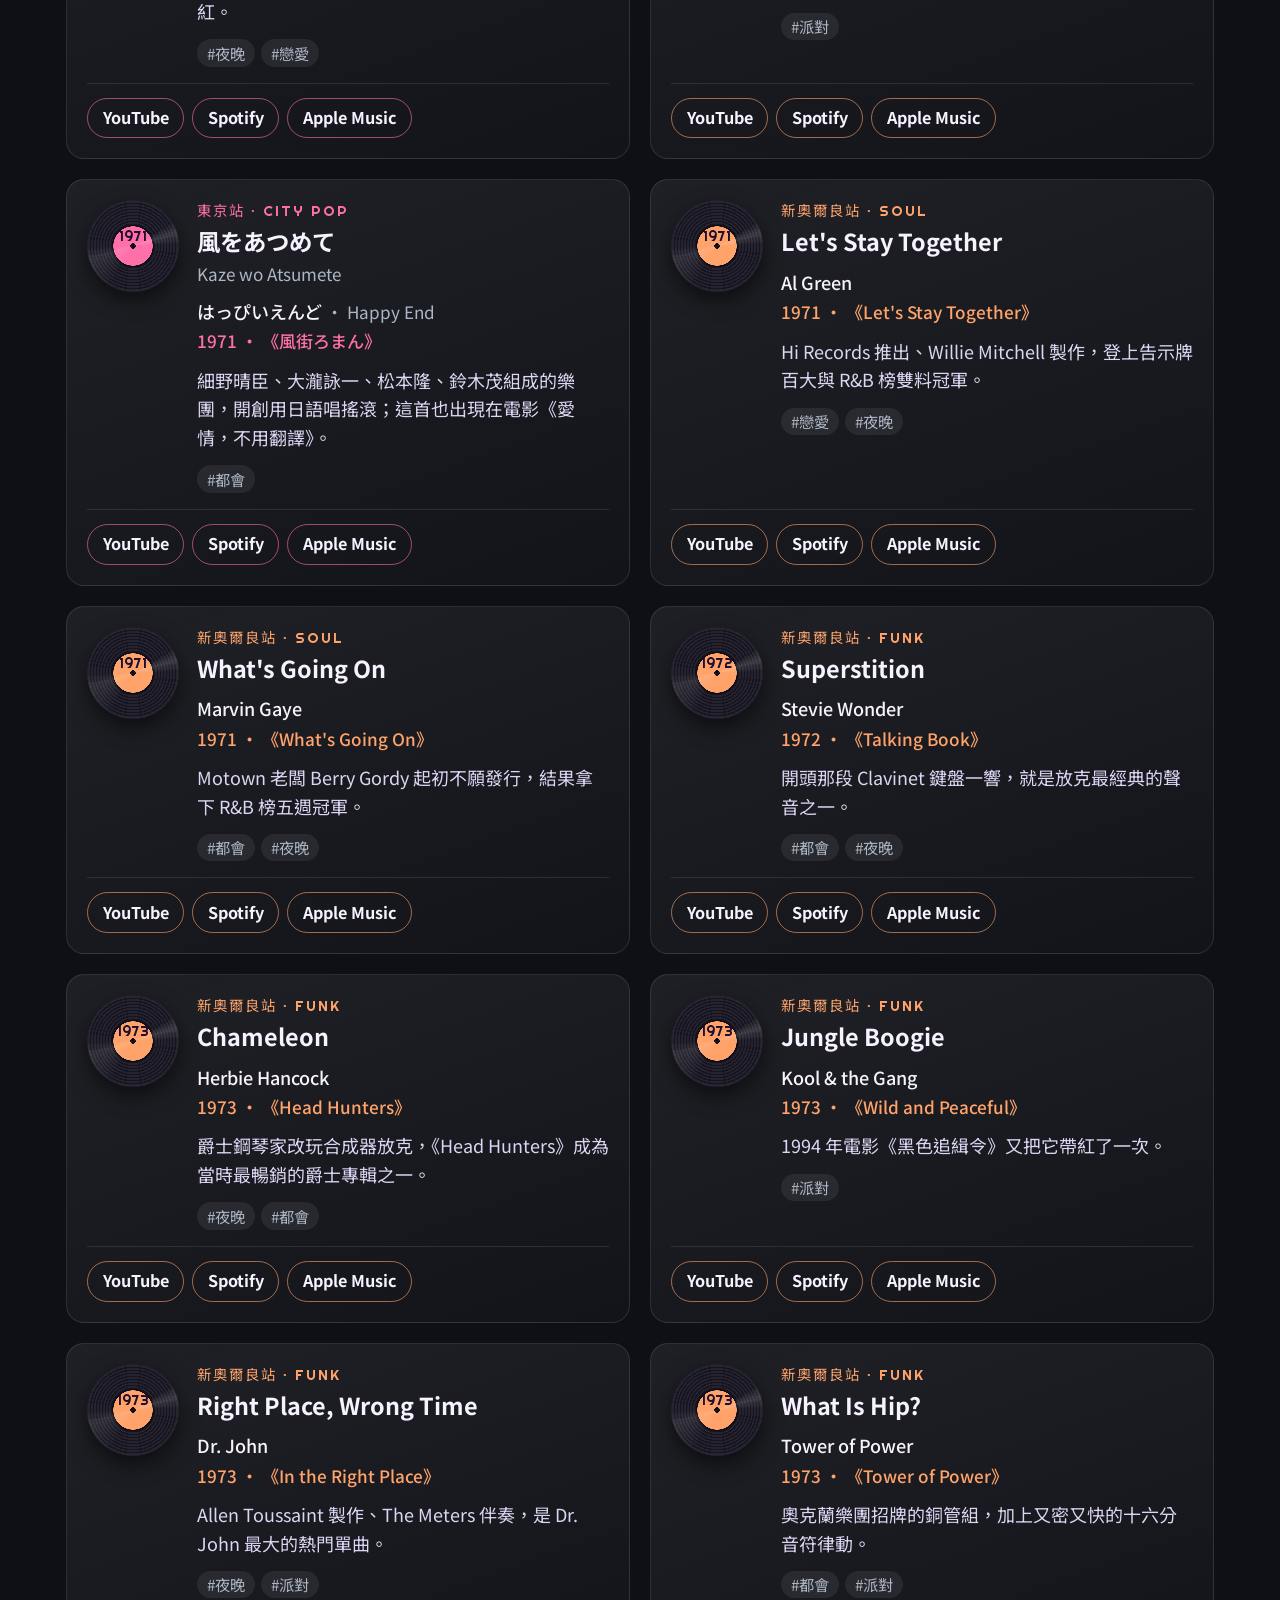
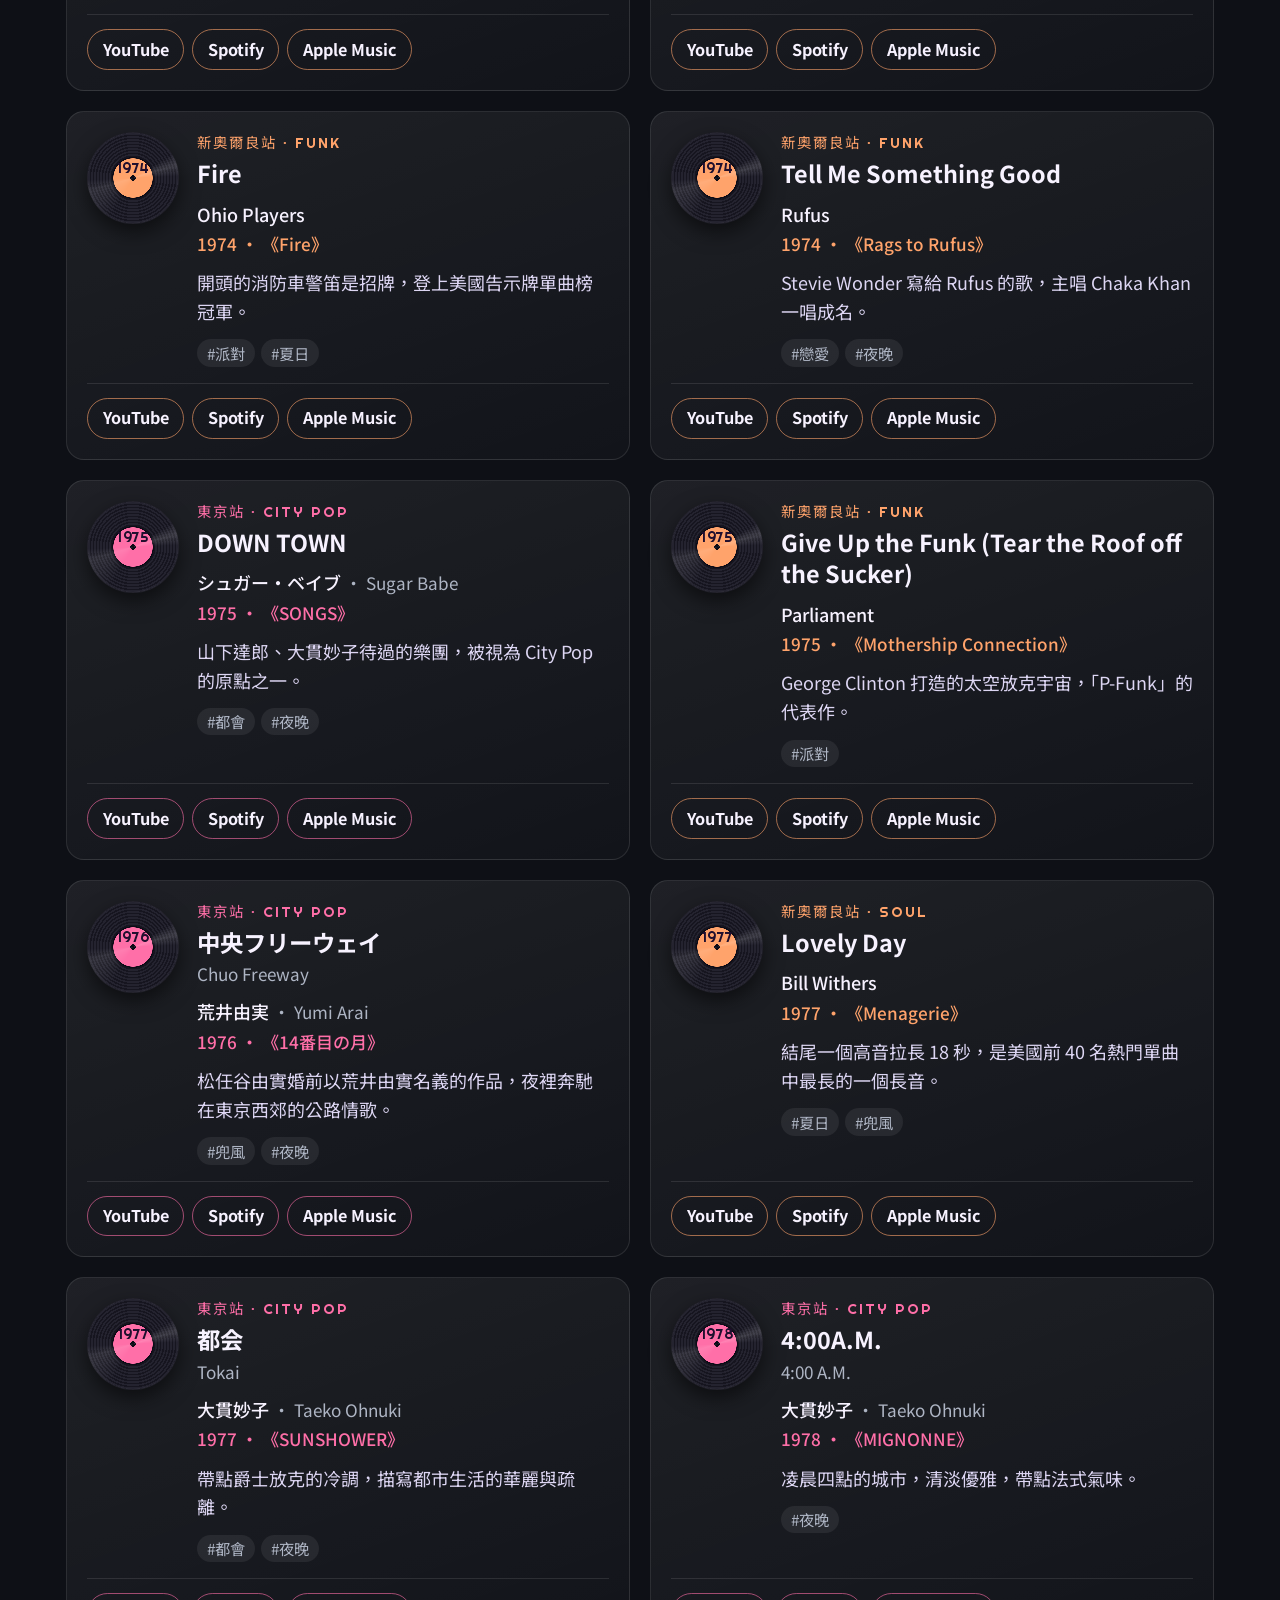
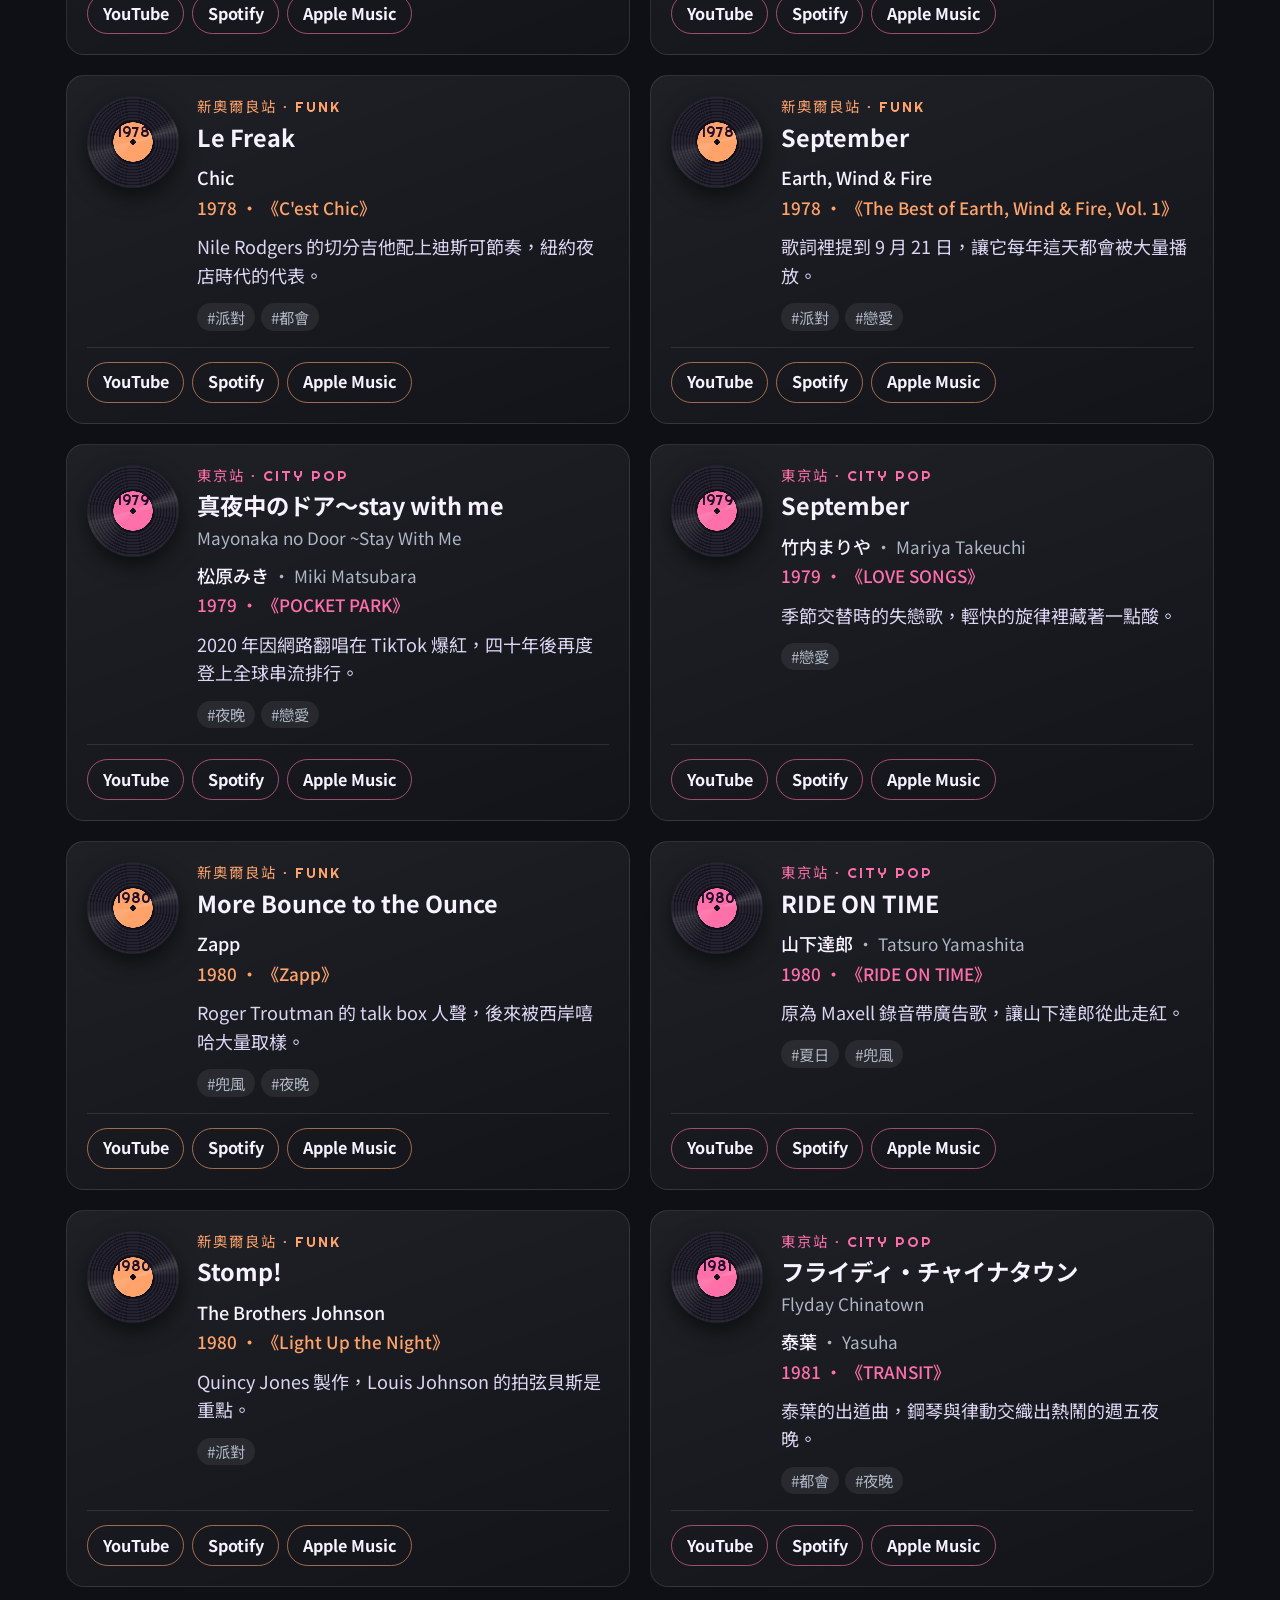
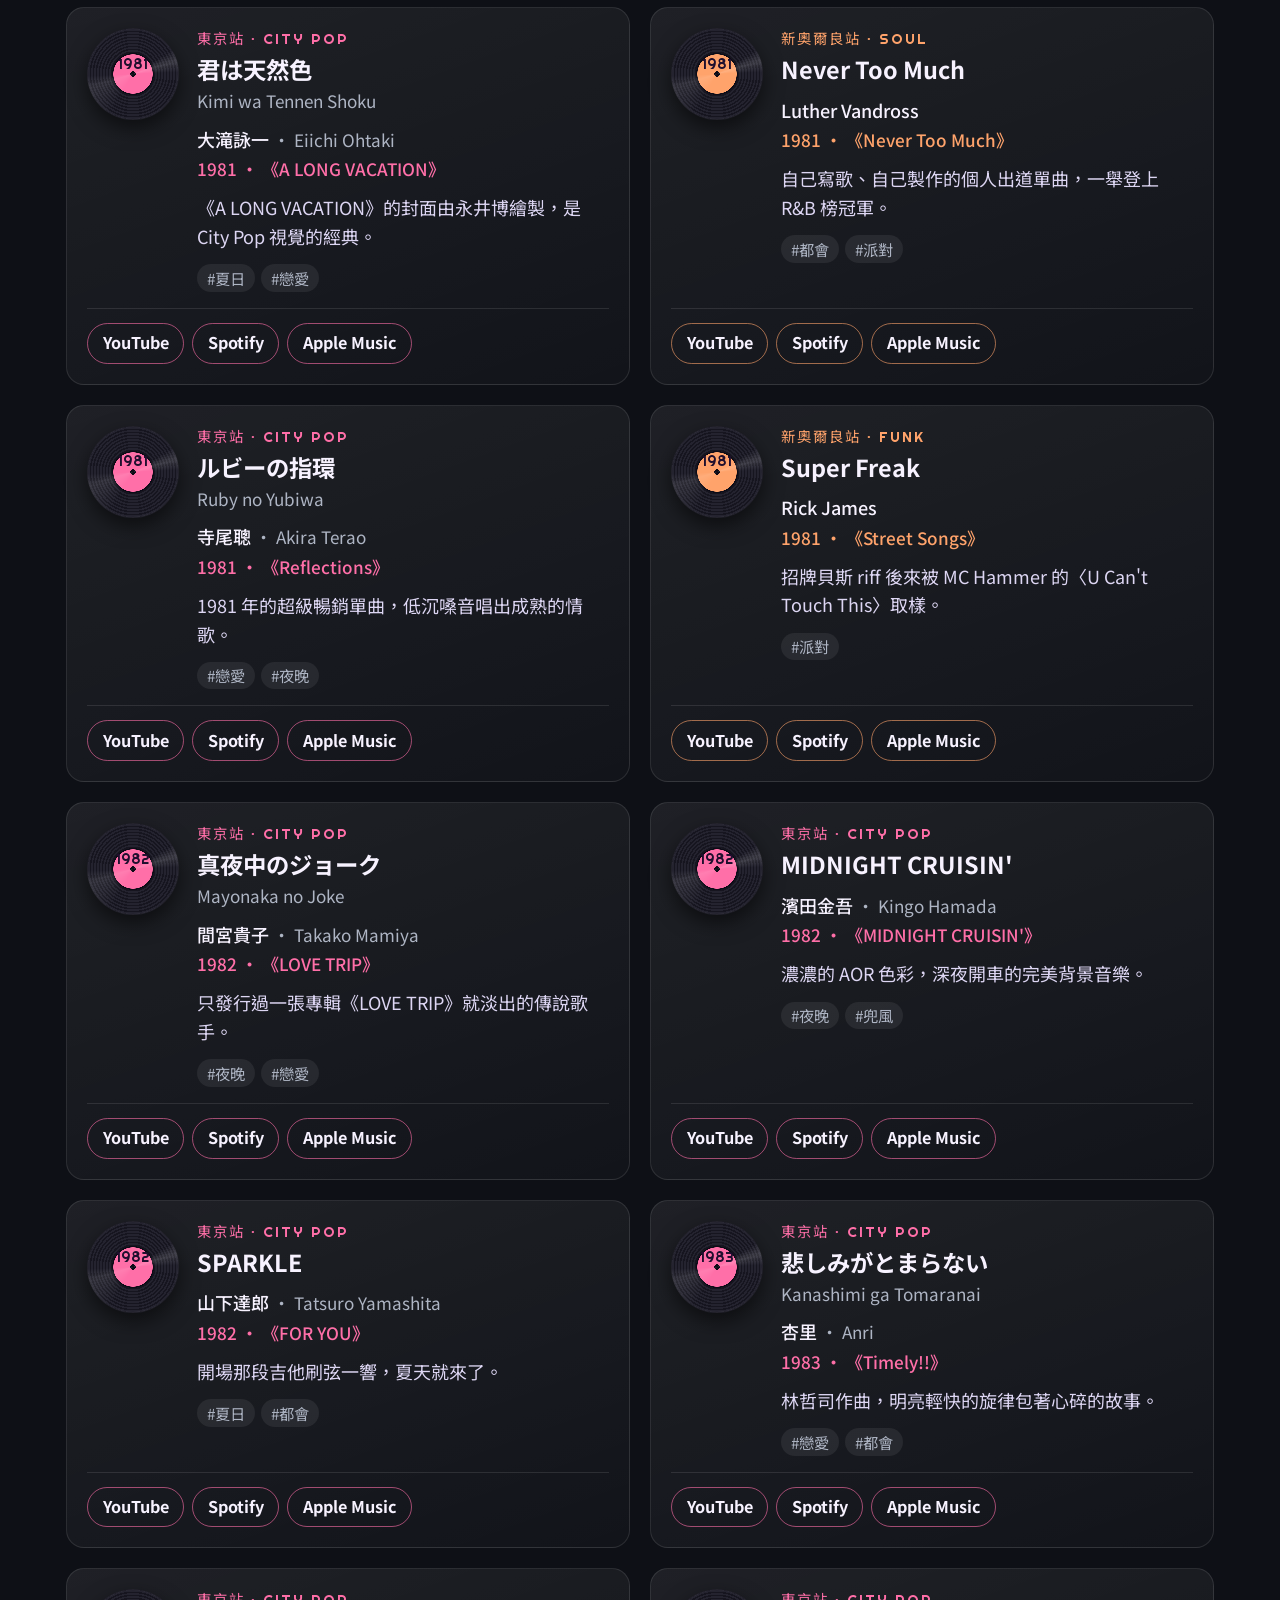
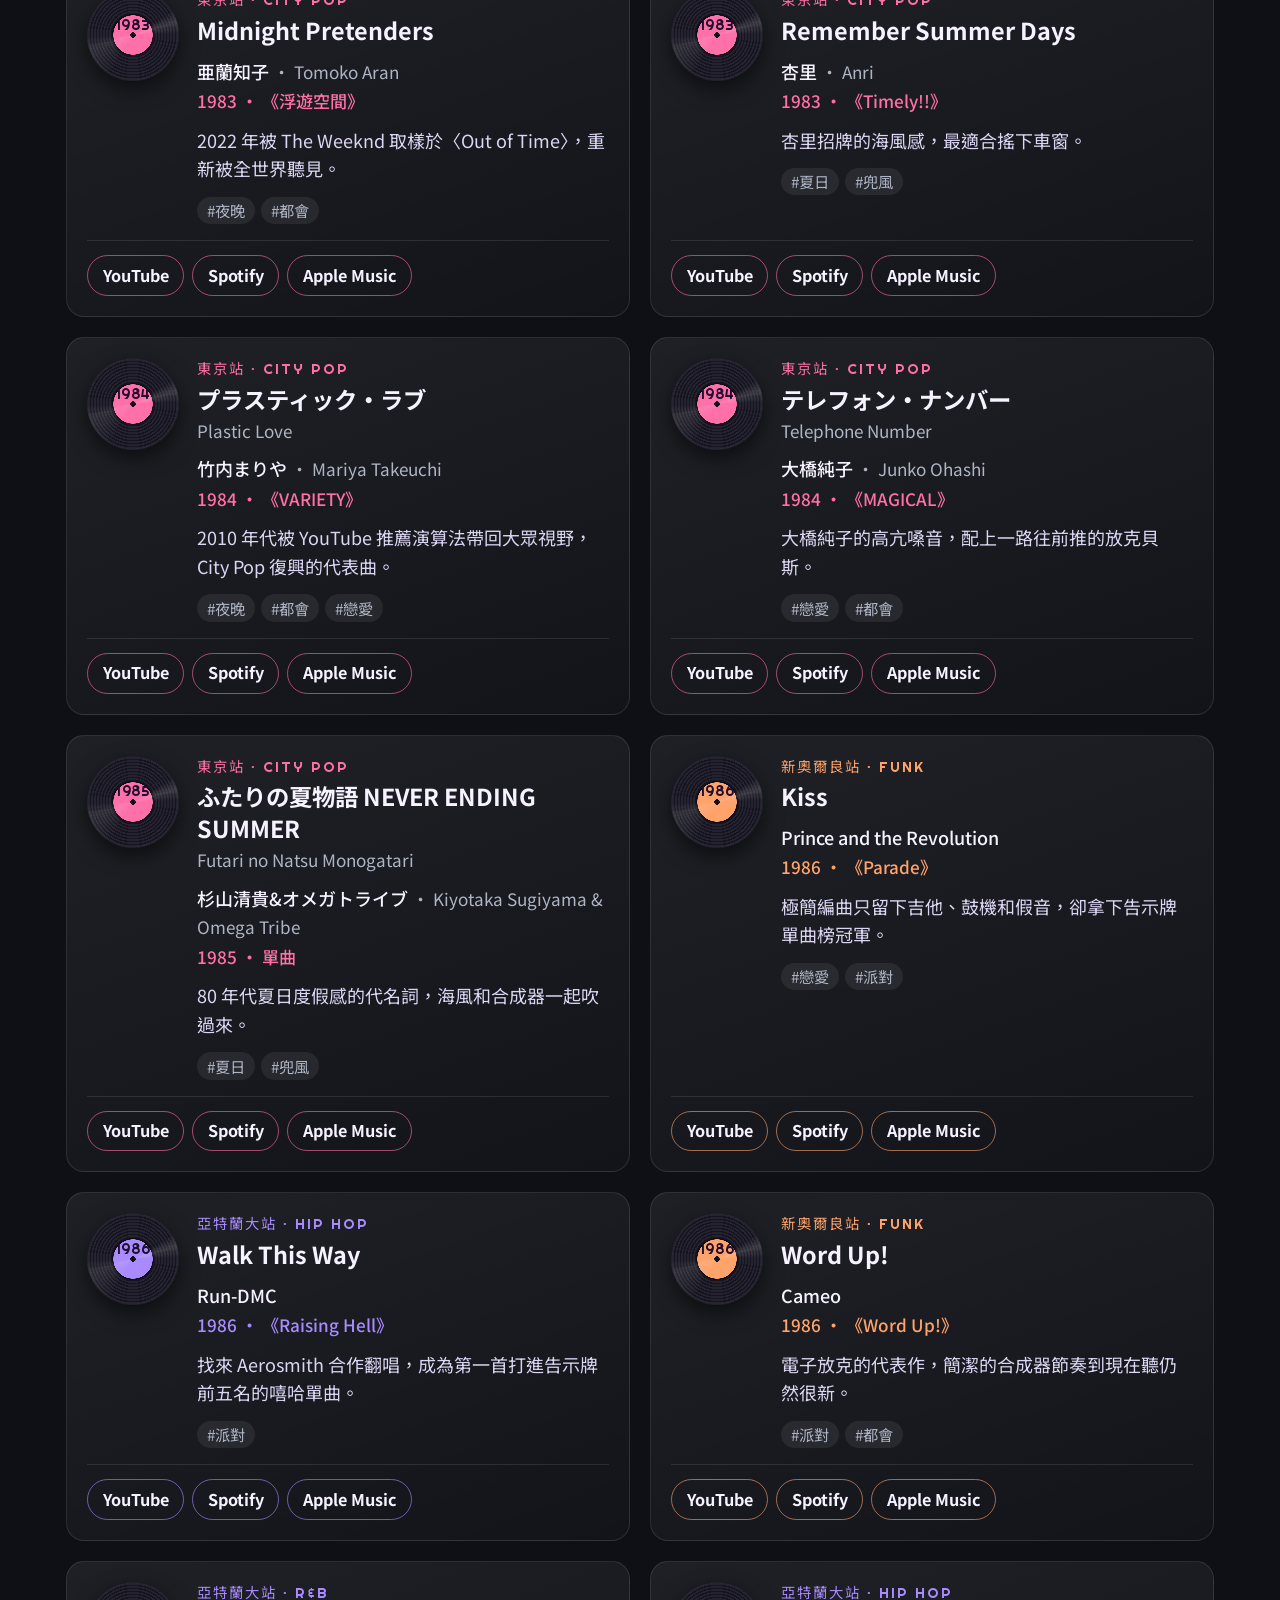
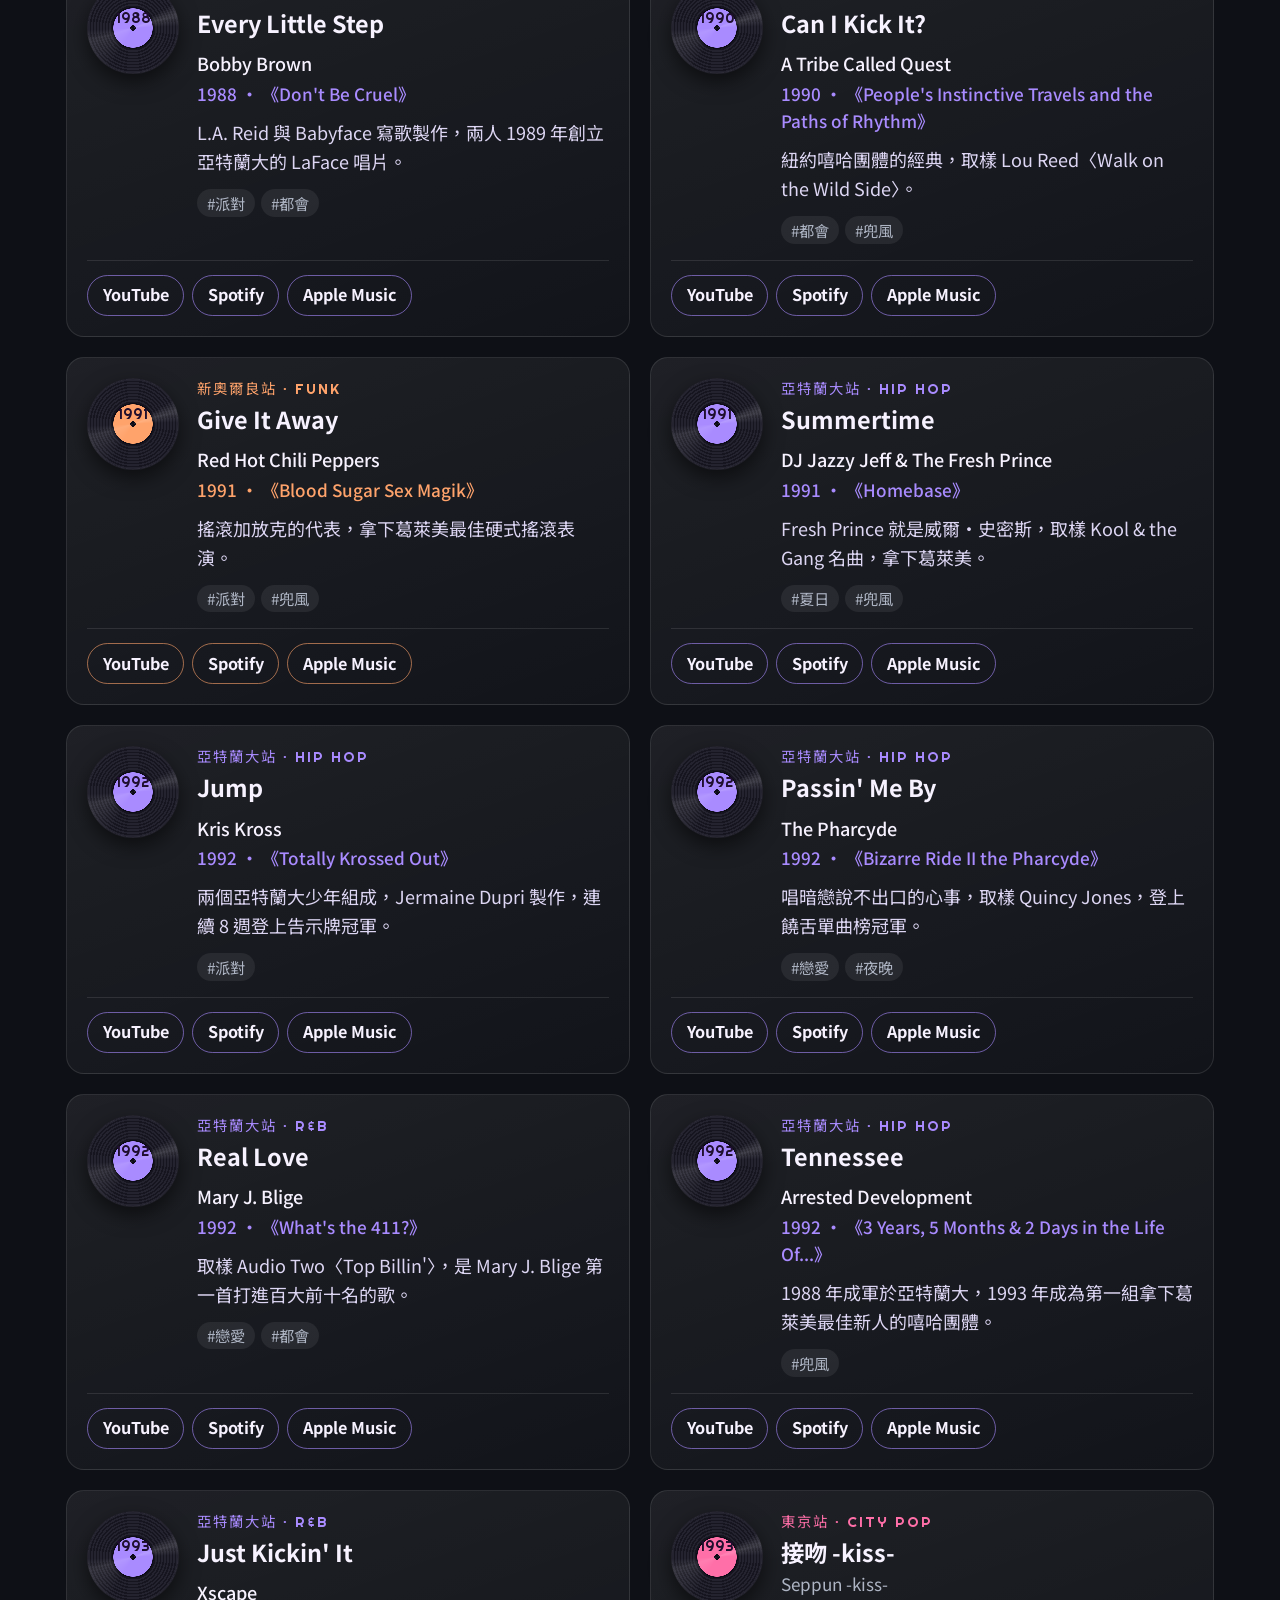
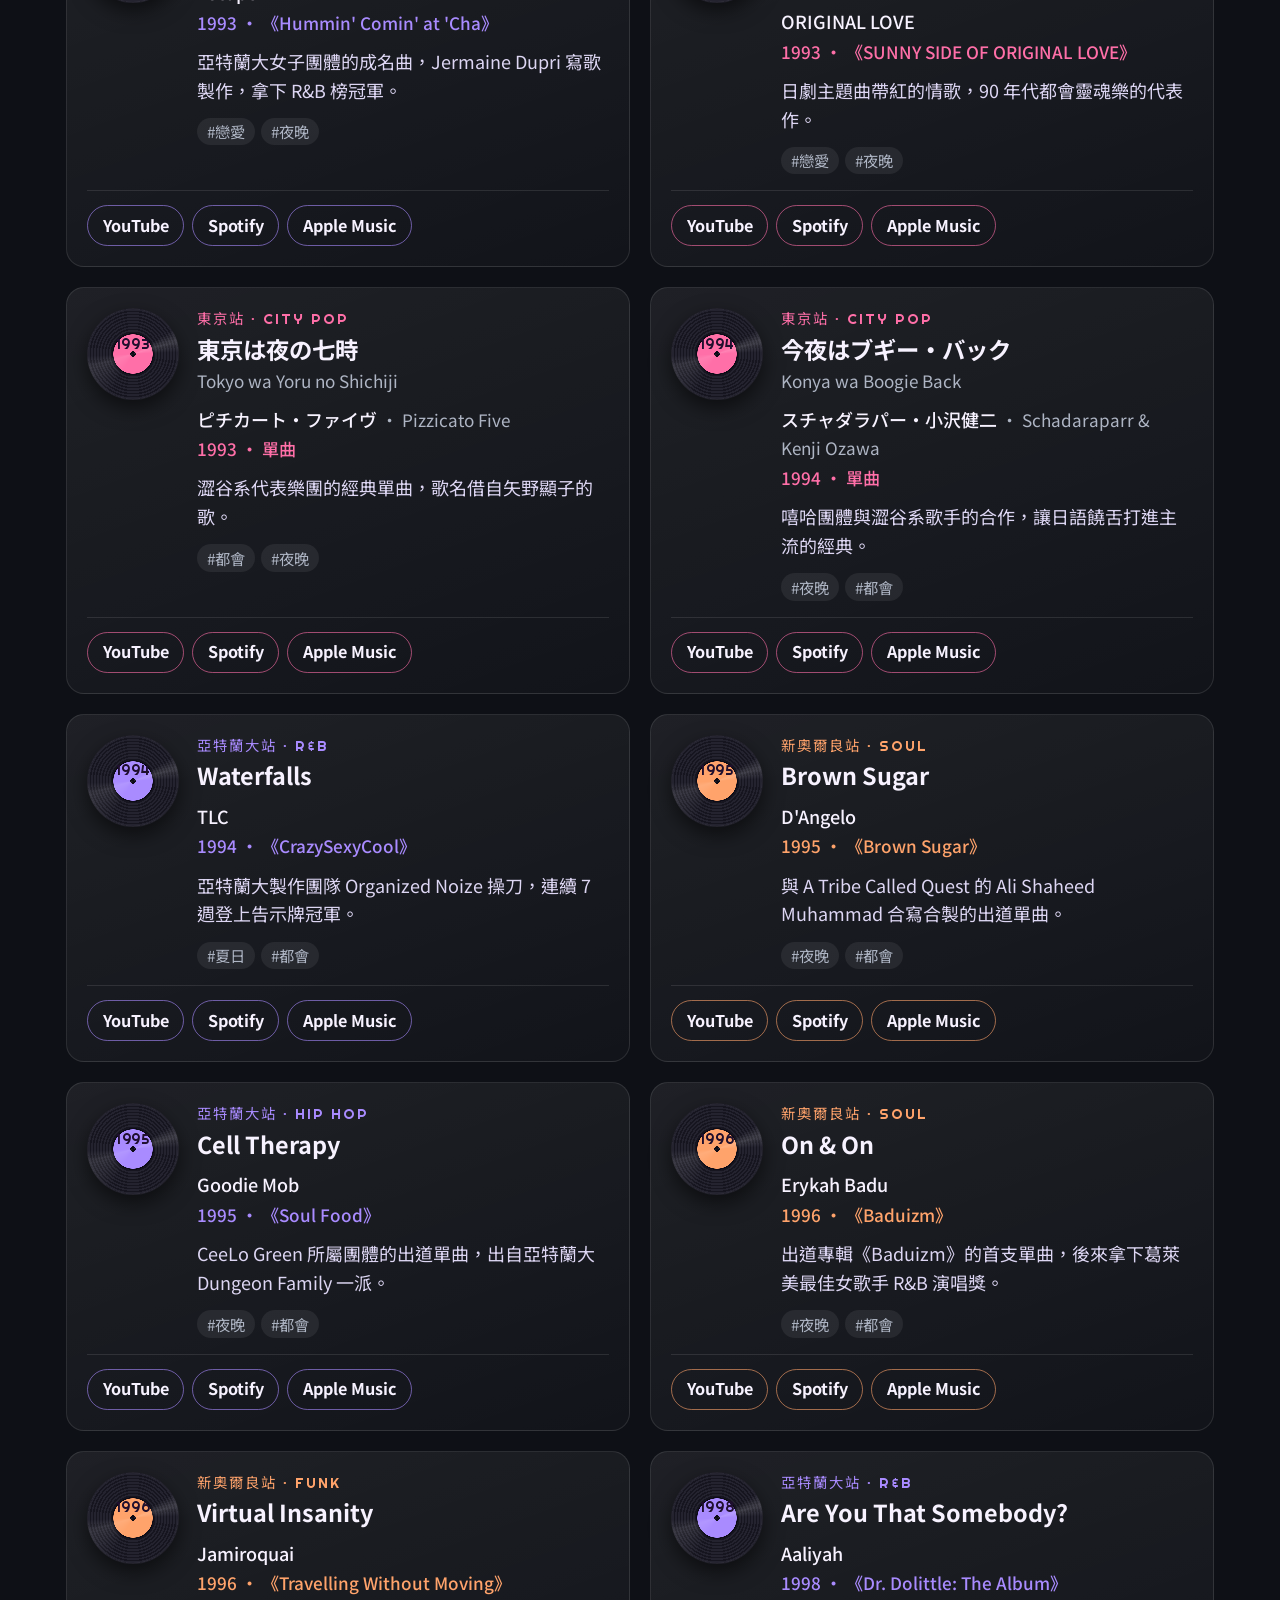
==== commit fed1dee8: "四條路線、四個車站：新增台北站、新奧爾良站、亞特蘭大站與首頁背景音樂 - 首頁改成四條路線的總站：放大的站名牌、四月台翻牌看板、四線路線圖、路線導覽車票（車站小故事、代表曲、集章） - 新增 TAIP" ====
--- a/index.html
+++ b/index.html
@@ -4,44 +4,36 @@
   <meta charset="utf-8">
   <meta name="viewport" content="width=device-width, initial-scale=1">
   <title>GROOVE STATION</title>
-  <meta name="description" content="GROOVE STATION：從 1960 到 2026 的 City Pop 與 Funk 名曲，依曲風、氛圍與年代篩選，一鍵到 YouTube、Spotify、Apple Music 收聽。">
+  <meta name="description" content="GROOVE STATION：東京 City Pop、台北華語 R&B 與嘻哈、新奧爾良放克與靈魂樂、亞特蘭大嘻哈 R&B，四條路線、從 1960 到 2026 的名曲，依路線、氛圍與年代篩選，一鍵到 YouTube、Spotify、Apple Music 收聽。">
   <meta name="theme-color" content="#0e1016">
   <meta property="og:type" content="website">
   <meta property="og:locale" content="zh_TW">
   <meta property="og:site_name" content="GROOVE STATION">
   <meta property="og:title" content="GROOVE STATION">
-  <meta property="og:description" content="從 1960 到 2026 的 City Pop 與 Funk 名曲，依曲風、氛圍與年代篩選，一鍵收聽。">
-  <meta property="og:url" content="https://ginichang1214.github.io/citypop-collection/">
-  <meta property="og:image" content="https://ginichang1214.github.io/citypop-collection/og-image.png">
+  <meta property="og:description" content="東京、台北、新奧爾良、亞特蘭大，四條路線串起 1960 到 2026 的城市律動，一鍵收聽。">
+  <meta property="og:url" content="https://ginichang1214.github.io/ginimusic-collection/">
+  <meta property="og:image" content="https://ginichang1214.github.io/ginimusic-collection/og-image.png">
   <meta property="og:image:width" content="1200">
   <meta property="og:image:height" content="630">
-  <meta property="og:image:alt" content="GROOVE STATION：City Pop × Funk，車站翻牌看板、黑膠唱片與城市夜景">
+  <meta property="og:image:alt" content="GROOVE STATION：四條音樂路線，車站翻牌看板、黑膠唱片與城市夜景">
   <meta name="twitter:card" content="summary_large_image">
-  <link rel="icon" href="data:image/svg+xml,%3Csvg xmlns='http://www.w3.org/2000/svg' viewBox='0 0 100 100'%3E%3Ccircle cx='50' cy='50' r='48' fill='%2316151f'/%3E%3Ccircle cx='50' cy='50' r='18' fill='%23ff6fa8'/%3E%3Ccircle cx='50' cy='50' r='3' fill='%2316151f'/%3E%3C/svg%3E">
+  <link rel="icon" href="data:image/svg+xml,%3Csvg xmlns='http://www.w3.org/2000/svg' viewBox='0 0 100 100'%3E%3Ccircle cx='50' cy='50' r='48' fill='%2316151f'/%3E%3Ccircle cx='50' cy='50' r='18' fill='%23ffd23f'/%3E%3Ccircle cx='50' cy='50' r='3' fill='%2316151f'/%3E%3C/svg%3E">
   <link rel="preconnect" href="https://fonts.googleapis.com">
   <link rel="preconnect" href="https://fonts.gstatic.com" crossorigin>
   <link href="https://fonts.googleapis.com/css2?family=Monoton&family=Noto+Sans+JP:wght@400;700&family=Noto+Sans+TC:wght@400;500;700;900&family=Righteous&family=Space+Mono:wght@700&display=swap" rel="stylesheet">
+  <link rel="stylesheet" href="common.css">
   <link rel="stylesheet" href="styles.css">
 </head>
 <body class="theme-station">
   <header class="hero hero--station" id="hero">
-    <!-- 裝飾（看板、背景；隱藏的迪斯可版是鏡球和舞池）由 app.js 畫出來 -->
+    <!-- 車站分頁、背景（唱片和夜景）、翻牌看板和路線圖由 app.js 畫出來；隱藏的迪斯可版是鏡球和舞池 -->
     <div class="hero-art" id="hero-art" aria-hidden="true"></div>
 
-    <a class="site-switch" href="tokyo-nights/">TOKYO NIGHTS東京站：City Pop</a>
-
     <div class="hero-text">
-      <p class="eyebrow">
-        <span class="eyebrow-text">CITY POP × FUNK</span>
-        <span class="line-badges">
-          <span class="line-badge"><i style="background:#ff6fa8">CP</i>CITY POP LINE</span>
-          <span class="line-badge"><i style="background:#ffa36b">FK</i>FUNK LINE</span>
-        </span>
-      </p>
+      <p class="eyebrow">CITY POP × FUNK × SOUL × HIP HOP</p>
       <h1>GROOVE <span class="h1-b">STATION</span></h1>
-      <p class="lead">從 1960 到 2026，City Pop 與 Funk 的城市律動。</p>
+      <p class="lead">從 X、千禧到現在的 BETA 世代，不變的感動是屬於音樂、城市跟你我的律動。</p>
       <div class="cta">
-        <p class="stats" id="stats"></p>
         <button class="btn-shuffle" id="shuffle" type="button">♫ 今晚聽哪首？</button>
       </div>
     </div>
@@ -49,11 +41,14 @@
     <div class="hero-board" id="hero-board"></div>
   </header>
 
+  <!-- 路線導覽：每條路線一張車票，有車站小故事和代表曲 -->
+  <section class="lines-guide" id="lines-guide" aria-labelledby="guide-title"></section>
+
   <nav class="controls" aria-label="篩選曲目">
     <div class="controls-inner">
       <label class="search">
         <span class="visually-hidden">搜尋</span>
-        <input id="search" type="search" placeholder="搜尋歌名、歌手或專輯…" autocomplete="off">
+        <input id="search" type="search" placeholder="搜尋歌名、歌手、專輯或車站…" autocomplete="off">
       </label>
       <label class="sort">
         <span class="visually-hidden">排序</span>
@@ -63,18 +58,7 @@
           <option value="artist">依歌手</option>
         </select>
       </label>
-      <div class="filter-row">
-        <span class="filter-label" id="genre-label">曲風</span>
-        <div class="chips" id="genres" role="group" aria-labelledby="genre-label"></div>
-      </div>
-      <div class="filter-row">
-        <span class="filter-label" id="mood-label">氛圍</span>
-        <div class="chips" id="moods" role="group" aria-labelledby="mood-label"></div>
-      </div>
-      <div class="filter-row">
-        <span class="filter-label" id="decade-label">年代</span>
-        <div class="chips" id="decades" role="group" aria-labelledby="decade-label"></div>
-      </div>
+      <div class="filters" id="filters"></div>
     </div>
   </nav>
 
@@ -85,12 +69,15 @@
     <noscript><p class="empty">這個網站需要開啟 JavaScript 才能顯示曲目。</p></noscript>
   </main>
 
-  <footer>
+  <footer id="footer">
     <p>曲目資訊整理自公開資料。連結會開到各平台的歌曲或搜尋頁，本站不提供音檔。</p>
-    <p>只想聽日本 City Pop？看看特輯 <a href="tokyo-nights/">TOKYO NIGHTS 東京站</a>。</p>
+    <p>背景音樂〈Last Train Groove 末班車〉是本站原創，由瀏覽器即時合成。</p>
   </footer>
 
   <script src="tracks.js"></script>
+  <script src="lines.js"></script>
+  <script src="common.js"></script>
+  <script src="bgm.js"></script>
   <script src="app.js"></script>
 </body>
 </html>
--- a/common.css
+++ b/common.css
@@ -0,0 +1,482 @@
+/* GROOVE STATION 首頁和各站頁面共用的樣式：
+   基本設定、車站分頁、翻牌看板、篩選列、曲目卡片、頁尾。
+   各頁用 --night、--chip-on 等變數換顏色。 */
+:root {
+  --night: #0e1016;
+  --night-2: #1a1e28;
+  --line: rgba(255, 255, 255, 0.1);
+  --text: #f7f2ff;
+  --muted: #b9b3d9;
+  --pink: #ff6fa8;
+  --orange: #ffa36b;
+  --yellow: #ffd97a;
+  --cyan: #5fe3e8;
+  --lavender: #b6a5ff;
+  --ink: #1f0f2e;
+  --chip-on: var(--pink);
+  --chip-on-text: var(--ink);
+  --focus: var(--cyan);
+  --font-body: "Noto Sans TC", "Noto Sans JP", system-ui, sans-serif;
+  --font-jp: "Noto Sans JP", "Noto Sans TC", system-ui, sans-serif;
+  --font-display: "Righteous", "Noto Sans TC", sans-serif;
+  --font-mono: "Space Mono", ui-monospace, monospace;
+}
+
+* { box-sizing: border-box; }
+
+/* 基準字級 18px，其餘用 rem 跟著放大 */
+html { font-size: 112.5%; scroll-behavior: smooth; }
+
+body {
+  margin: 0;
+  background: var(--night);
+  color: var(--text);
+  font-family: var(--font-body);
+  line-height: 1.6;
+  -webkit-font-smoothing: antialiased;
+}
+
+[lang="ja"] { font-family: var(--font-jp); }
+
+a { color: inherit; }
+
+:focus-visible {
+  outline: 2px solid var(--focus);
+  outline-offset: 3px;
+  border-radius: 6px;
+}
+
+.visually-hidden {
+  position: absolute;
+  width: 1px;
+  height: 1px;
+  overflow: hidden;
+  clip: rect(0 0 0 0);
+  white-space: nowrap;
+}
+
+/* ---------- 車站分頁（每頁最上面） ---------- */
+.station-tabs {
+  position: absolute;
+  top: 12px;
+  left: 0;
+  right: 0;
+  z-index: 5;
+}
+.station-tabs ul {
+  display: flex;
+  gap: 8px;
+  max-width: 1212px;
+  margin: 0 auto;
+  padding: 2px 16px 6px;
+  overflow-x: auto;
+  list-style: none;
+  scrollbar-width: none;
+}
+.station-tabs ul::-webkit-scrollbar { display: none; }
+.station-tabs li { flex: none; }
+.station-tabs a {
+  display: inline-flex;
+  align-items: center;
+  gap: 8px;
+  padding: 0.3em 0.95em 0.3em 0.75em;
+  border: 1px solid rgba(255, 255, 255, 0.16);
+  border-radius: 999px;
+  background: color-mix(in srgb, var(--night) 60%, transparent);
+  -webkit-backdrop-filter: blur(8px);
+  backdrop-filter: blur(8px);
+  color: var(--text);
+  font-size: 0.82rem;
+  font-weight: 500;
+  white-space: nowrap;
+  text-decoration: none;
+  transition: background 0.2s, border-color 0.2s, color 0.2s;
+}
+.station-tabs a::before {
+  content: "";
+  width: 10px;
+  height: 10px;
+  border-radius: 50%;
+  background: var(--c);
+  box-shadow: 0 0 8px var(--c);
+}
+.station-tabs a:hover { border-color: var(--c); }
+.station-tabs a[aria-current="page"] {
+  border-color: var(--c);
+  background: var(--c);
+  color: #14161d;
+  font-weight: 700;
+}
+.station-tabs a[aria-current="page"]::before { background: #14161d; box-shadow: none; }
+
+/* ---------- 翻牌看板 ---------- */
+.board {
+  --flap-text: #ffd23f;
+  padding: 14px 20px 20px;
+  border-radius: 14px;
+  background: #050608;
+  box-shadow: 0 20px 60px rgba(0, 0, 0, 0.6), inset 0 0 0 2px #23262f;
+  color: #f2f4f8;
+  text-align: left;
+}
+.board-top {
+  display: flex;
+  align-items: center;
+  justify-content: space-between;
+  gap: 12px;
+  margin-bottom: 10px;
+  padding-bottom: 10px;
+  border-bottom: 1px dashed #2a2e38;
+  color: #fff;
+  font-family: var(--font-mono);
+  font-size: 0.85rem;
+  letter-spacing: 0.12em;
+}
+.board-clock {
+  padding: 0.1em 0.6em;
+  border-radius: 4px;
+  background: #15171d;
+  font-size: 1rem;
+  letter-spacing: 0.08em;
+}
+.board-row {
+  display: grid;
+  grid-template-columns: 64px 170px 118px 1fr 100px;
+  gap: 16px;
+  align-items: center;
+  width: 100%;
+  padding: 4px 0;
+  border: 0;
+  background: none;
+  color: inherit;
+  font: inherit;
+  text-align: left;
+}
+button.board-row { cursor: pointer; border-radius: 8px; }
+button.board-row:hover { background: rgba(255, 255, 255, 0.04); }
+.board-row + .board-row { margin-top: 6px; }
+.board-head { padding: 0 0 6px; color: #8a91a1; font-size: 0.8rem; letter-spacing: 0.12em; }
+.flap { display: flex; gap: 3px; min-width: 0; overflow: hidden; }
+.flap b {
+  flex: none;
+  display: grid;
+  place-items: center;
+  width: 26px;
+  height: 38px;
+  border-radius: 3px;
+  background: linear-gradient(#22252e 0 49%, #000 49% 51%, #1a1d24 51%);
+  color: var(--flap-text);
+  font-family: var(--font-mono);
+  font-size: 22px;
+  font-weight: 700;
+}
+.flap b.flipping { animation: flap 0.09s linear infinite; }
+@keyframes flap { 50% { transform: scaleY(0.6); filter: brightness(0.6); } }
+.line-tag { display: inline-flex; align-items: center; gap: 8px; min-width: 0; font-weight: 700; }
+.line-tag i { flex: none; width: 14px; height: 14px; border-radius: 50%; background: var(--c); box-shadow: 0 0 8px var(--c); }
+.line-tag span { overflow: hidden; white-space: nowrap; text-overflow: ellipsis; }
+
+/* 狀態燈：剛換上的那一排顯示「登車中」並閃爍 */
+.status { display: inline-flex; align-items: center; gap: 7px; color: #8fe3a4; font-size: 0.85rem; font-weight: 700; }
+.status i { width: 9px; height: 9px; border-radius: 50%; background: currentColor; box-shadow: 0 0 6px currentColor; }
+.status .boarding { display: none; }
+.is-boarding .status { color: var(--flap-text); }
+.is-boarding .status .on-time { display: none; }
+.is-boarding .status .boarding { display: inline; }
+.is-boarding .status i { animation: lamp 1s steps(2, jump-none) infinite; }
+@keyframes lamp { 50% { opacity: 0.15; } }
+
+/* ---------- 篩選列 ---------- */
+.controls {
+  position: sticky;
+  top: 0;
+  z-index: 10;
+  background: color-mix(in srgb, var(--night) 88%, transparent);
+  -webkit-backdrop-filter: blur(12px);
+  backdrop-filter: blur(12px);
+  border-bottom: 1px solid var(--line);
+}
+.controls-inner {
+  display: flex;
+  flex-wrap: wrap;
+  align-items: center;
+  gap: 12px 16px;
+  max-width: 1180px;
+  margin: 0 auto;
+  padding: 14px 16px;
+}
+.filters { display: contents; }
+
+.search { flex: 1 1 220px; min-width: 0; }
+.search input,
+.sort select {
+  width: 100%;
+  padding: 0.55em 1.1em;
+  border: 1px solid var(--line);
+  border-radius: 999px;
+  background: rgba(255, 255, 255, 0.06);
+  color: var(--text);
+  font: inherit;
+  font-size: 0.95rem;
+}
+.search input::placeholder { color: var(--muted); }
+.search input:focus,
+.sort select:focus { border-color: var(--focus); outline: none; }
+.sort select { width: auto; cursor: pointer; }
+.sort option { background: var(--night-2); }
+
+.filter-row {
+  display: flex;
+  align-items: flex-start;
+  gap: 10px;
+  min-width: 0;
+}
+.filter-label {
+  flex: none;
+  padding-top: 0.45em;
+  color: var(--muted);
+  font-size: 0.9rem;
+}
+.chips { display: flex; flex-wrap: wrap; gap: 8px; }
+.chip-count {
+  margin-left: 0.4em;
+  font-size: 0.8em;
+  opacity: 0.7;
+}
+.chip:disabled { opacity: 0.35; cursor: not-allowed; }
+.chip {
+  display: inline-flex;
+  align-items: center;
+  padding: 0.35em 0.95em;
+  border: 1px solid var(--line);
+  border-radius: 999px;
+  background: transparent;
+  color: var(--muted);
+  font: inherit;
+  font-size: 1rem;
+  cursor: pointer;
+  transition: background 0.2s, color 0.2s, border-color 0.2s;
+}
+.chip:hover { color: var(--text); border-color: rgba(255, 255, 255, 0.3); }
+.chip[aria-pressed="true"] {
+  background: var(--chip-on);
+  border-color: var(--chip-on);
+  color: var(--chip-on-text);
+  font-weight: 700;
+}
+/* 路線按鈕：前面有一顆路線顏色的圓點，按下去整顆變成路線色 */
+.chip-line i {
+  width: 10px;
+  height: 10px;
+  margin-right: 0.5em;
+  border-radius: 50%;
+  background: var(--c);
+}
+.chip-line[aria-pressed="true"] { background: var(--c); border-color: var(--c); color: #14161d; }
+.chip-line[aria-pressed="true"] i { background: #14161d; }
+
+/* ---------- 曲目卡片 ---------- */
+main {
+  max-width: 1180px;
+  margin: 0 auto;
+  padding: 24px 16px 64px;
+}
+
+.count { margin: 0 0 16px; color: var(--muted); font-size: 1rem; }
+
+.grid {
+  display: grid;
+  grid-template-columns: repeat(auto-fill, minmax(min(400px, 100%), 1fr));
+  gap: 20px;
+  margin: 0;
+  padding: 0;
+  list-style: none;
+}
+
+.card {
+  position: relative;
+  display: grid;
+  grid-template-columns: 92px 1fr;
+  grid-template-rows: 1fr auto;
+  gap: 16px 18px;
+  padding: 20px;
+  border: 1px solid var(--line);
+  border-radius: 18px;
+  background: linear-gradient(160deg, rgba(255, 255, 255, 0.07), rgba(255, 255, 255, 0.02));
+  scroll-margin-top: 120px;
+  transition: transform 0.25s, border-color 0.25s, box-shadow 0.25s;
+}
+.card:hover {
+  transform: translateY(-4px);
+  border-color: var(--accent);
+  box-shadow: 0 12px 40px -14px var(--accent);
+}
+.card.spotlight {
+  border-color: var(--accent);
+  box-shadow: 0 0 0 2px var(--accent), 0 0 60px -8px var(--accent);
+}
+.card:focus { outline: none; }
+
+.badge {
+  position: absolute;
+  top: -11px;
+  right: 16px;
+  padding: 0.15em 0.8em;
+  border-radius: 999px;
+  background: var(--accent);
+  color: var(--ink);
+  font-size: 0.9rem;
+  font-weight: 700;
+}
+
+/* 黑膠唱片 */
+.disc {
+  position: relative;
+  display: grid;
+  place-items: center;
+  width: 92px;
+  aspect-ratio: 1;
+  border-radius: 50%;
+  background:
+    radial-gradient(circle, #0c0b16 0 4%, transparent 4.5%),
+    radial-gradient(circle, var(--accent) 0 30%, #0c0b16 30.5% 32%, transparent 32.5%),
+    repeating-radial-gradient(circle, #16151f 0 1.5px, #24232f 1.5px 3px);
+  box-shadow: 0 8px 20px rgba(0, 0, 0, 0.55), inset 0 0 0 1px rgba(255, 255, 255, 0.06);
+}
+.disc::before {
+  content: "";
+  position: absolute;
+  inset: 0;
+  border-radius: 50%;
+  background: conic-gradient(from 30deg,
+      transparent 0 8%, rgba(255, 255, 255, 0.14) 12%, transparent 16% 50%,
+      rgba(255, 255, 255, 0.1) 62%, transparent 66%);
+}
+.disc .label {
+  position: relative;
+  transform: translateY(-10px);
+  color: var(--ink);
+  font-family: var(--font-display);
+  font-size: 14px;
+  letter-spacing: 0.04em;
+}
+.card:hover .disc,
+.card.spotlight .disc { animation: spin 2.4s linear infinite; }
+
+@keyframes spin { to { transform: rotate(360deg); } }
+
+.info { min-width: 0; }
+
+.genre {
+  margin: 0 0 0.2em;
+  color: var(--accent);
+  font-family: var(--font-display);
+  font-size: 0.8rem;
+  letter-spacing: 0.14em;
+  text-transform: uppercase;
+}
+
+.title {
+  margin: 0;
+  font-size: 1.3rem;
+  line-height: 1.35;
+  overflow-wrap: anywhere;
+}
+.romaji { margin: 0.1em 0 0; color: var(--muted); font-size: 0.95rem; }
+.artist { margin: 0.55em 0 0; font-weight: 500; }
+.artist .en { color: var(--muted); font-size: 0.95rem; font-weight: 400; }
+.meta { margin: 0.1em 0 0; color: var(--accent); font-size: 0.95rem; font-weight: 500; }
+.note { margin: 0.6em 0 0; color: #ddd6f3; font-size: 1rem; }
+
+.tags {
+  display: flex;
+  flex-wrap: wrap;
+  gap: 6px;
+  margin: 0.75em 0 0;
+  padding: 0;
+  list-style: none;
+}
+.tags li {
+  padding: 0.1em 0.65em;
+  border-radius: 999px;
+  background: rgba(255, 255, 255, 0.07);
+  color: var(--muted);
+  font-size: 0.85rem;
+}
+
+.links {
+  grid-column: 1 / -1;
+  align-self: end;
+  display: flex;
+  flex-wrap: wrap;
+  gap: 8px;
+  padding-top: 14px;
+  border-top: 1px solid var(--line);
+}
+.links a {
+  padding: 0.4em 0.9em;
+  border: 1px solid color-mix(in srgb, var(--accent) 60%, transparent);
+  border-radius: 999px;
+  font-size: 0.9rem;
+  font-weight: 700;
+  text-decoration: none;
+  transition: background 0.2s, color 0.2s;
+}
+.links a:hover { background: var(--accent); color: var(--ink); }
+
+.empty {
+  margin: 48px 0;
+  color: var(--muted);
+  text-align: center;
+}
+
+/* ---------- 頁尾 ---------- */
+footer {
+  padding: 36px 16px 56px;
+  border-top: 1px solid var(--line);
+  color: var(--muted);
+  font-size: 0.95rem;
+  text-align: center;
+}
+footer p { margin: 0.3em 0; }
+footer a { color: var(--focus); }
+.footer-stations a,
+.footer-stations span { color: var(--c); font-weight: 700; text-decoration: none; }
+.footer-stations a:hover { text-decoration: underline; }
+.footer-stations span[aria-current] { text-decoration: underline; text-underline-offset: 4px; }
+
+@media (max-width: 900px) {
+  /* 看板變窄時只留年份和歌名，年份改用路線顏色 */
+  .board-row { grid-template-columns: auto 1fr; gap: 10px; }
+  .board-row > :nth-child(1),
+  .board-row > :nth-child(2),
+  .board-row > :nth-child(5) { display: none; }
+  .board-row .year .flap b { color: var(--line, var(--flap-text)); }
+}
+
+@media (max-width: 640px) {
+  .board { padding: 12px 12px 14px; }
+  .flap b { width: 17px; height: 28px; font-size: 15px; }
+  .flap { gap: 2px; }
+  .board-top { font-size: 0.72rem; }
+}
+
+@media (max-width: 520px) {
+  .card { grid-template-columns: 76px 1fr; gap: 14px; padding: 16px; scroll-margin-top: 24px; }
+  .disc { width: 76px; }
+  .disc .label { font-size: 12px; transform: translateY(-8px); }
+  .controls { position: static; }
+  .controls-inner { gap: 10px; }
+  .sort { flex: 1 1 100%; }
+  .sort select { width: 100%; }
+  .station-tabs a { font-size: 0.78rem; }
+}
+
+@media (prefers-reduced-motion: reduce) {
+  html { scroll-behavior: auto; }
+  .card:hover .disc,
+  .card.spotlight .disc,
+  .flap b.flipping,
+  .is-boarding .status i { animation: none; }
+  .card { transition: none; }
+}
--- a/styles.css
+++ b/styles.css
@@ -1,59 +1,16 @@
-:root {
-  --night: #12081f;
-  --night-2: #1d0f33;
-  --line: rgba(255, 255, 255, 0.1);
-  --text: #f7f2ff;
-  --muted: #b9b3d9;
-  --pink: #ff6fa8;
-  --orange: #ffa36b;
-  --yellow: #ffd97a;
-  --cyan: #5fe3e8;
-  --lavender: #b6a5ff;
-  --ink: #1f0f2e;
-  --font-body: "Noto Sans TC", "Noto Sans JP", system-ui, sans-serif;
-  --font-jp: "Noto Sans JP", "Noto Sans TC", system-ui, sans-serif;
-  --font-display: "Righteous", "Noto Sans TC", sans-serif;
-  --font-mono: "Space Mono", ui-monospace, monospace;
-}
-
-/* 首頁視覺：迪斯可（預設）或車站，body 上的 class 決定 */
+/* GROOVE STATION 首頁的樣式（共用的部分在 common.css）。
+   主視覺：車站版（預設）或隱藏的迪斯可版，由 body 上的 class 決定。 */
 body.theme-station {
   --night: #0e1016;
   --night-2: #1a1e28;
   --muted: #aeb5c4;
-}
-
-* { box-sizing: border-box; }
-
-/* 基準字級 18px，其餘用 rem 跟著放大 */
-html { font-size: 112.5%; scroll-behavior: smooth; }
-
-body {
-  margin: 0;
-  background: var(--night);
-  color: var(--text);
-  font-family: var(--font-body);
-  line-height: 1.6;
-  -webkit-font-smoothing: antialiased;
-}
-
-[lang="ja"] { font-family: var(--font-jp); }
-
-a { color: inherit; }
-
-:focus-visible {
-  outline: 2px solid var(--cyan);
-  outline-offset: 3px;
-  border-radius: 6px;
-}
-
-.visually-hidden {
-  position: absolute;
-  width: 1px;
-  height: 1px;
-  overflow: hidden;
-  clip: rect(0 0 0 0);
-  white-space: nowrap;
+  --chip-on: #ffd23f;
+  --chip-on-text: #14161d;
+}
+body.theme-disco {
+  --night: #12081f;
+  --night-2: #1d0f33;
+  --muted: #b9b3d9;
 }
 
 /* ================================================================
@@ -68,7 +25,6 @@
 .hero-text { position: relative; }
 
 .eyebrow { margin: 0; }
-.line-badges { display: none; }
 
 .hero h1 { margin: 0; font-weight: 400; }
 
@@ -105,11 +61,11 @@
 .btn-shuffle:hover { transform: translateY(-2px); }
 
 /* ================================================================
-   B 迪斯可舞池
+   迪斯可舞池（隱藏版，網址加 ?hero=disco）
    ================================================================ */
 .hero--disco {
   --ball: clamp(120px, 14vw, 180px);
-  --ball-top: 24px;
+  --ball-top: 64px;
   min-height: clamp(640px, 96vh, 920px);
   padding: calc(var(--ball-top) + var(--ball) + 36px) 16px clamp(170px, 27vh, 270px);
   text-align: center;
@@ -235,8 +191,8 @@
   color: var(--cyan);
   font-weight: 700;
   font-size: 1rem;
-  letter-spacing: 0.45em;
-  padding-left: 0.45em;
+  letter-spacing: 0.3em;
+  padding-left: 0.3em;
 }
 .hero--disco h1 {
   margin: 0.2em 0 0.3em;
@@ -246,7 +202,7 @@
   color: #ffe3f1;
   text-shadow: 0 0 6px #ff6fa8, 0 0 18px #ff6fa8, 0 0 42px #ff2d8a, 0 0 80px #ff2d8a;
 }
-.hero--disco .lead { color: #efe4ff; text-shadow: 0 2px 12px rgba(10, 6, 30, 0.8); }
+.hero--disco .lead { max-width: 40em; margin: 0 auto; color: #efe4ff; text-shadow: 0 2px 12px rgba(10, 6, 30, 0.8); }
 .hero--disco .btn-shuffle {
   background: linear-gradient(90deg, var(--cyan), var(--lavender), var(--pink));
   box-shadow: 0 0 30px rgba(255, 111, 168, 0.55);
@@ -254,117 +210,70 @@
 .hero--disco .btn-shuffle:hover { box-shadow: 0 0 40px rgba(255, 111, 168, 0.8); }
 
 /* ================================================================
-   D 車站翻牌看板
+   車站版：四條路線的總站
    ================================================================ */
 .hero--station {
-  --cp: #ff6fa8;
-  --fk: #ffa36b;
   --flap-text: #ffd23f;
-  padding: clamp(64px, 10vh, 96px) max(16px, calc((100% - 1180px) / 2 + 16px)) 40px;
+  padding: clamp(92px, 12vh, 120px) max(16px, calc((100% - 1180px) / 2 + 16px)) 40px;
   text-align: left;
   background: linear-gradient(180deg, #05070f 0%, #0b1029 45%, #191a42 82%, #241b40 100%);
 }
-.hero--station .eyebrow-text { display: none; }
-.hero--station .line-badges { display: flex; flex-wrap: wrap; gap: 10px; margin-bottom: 14px; }
-.line-badge {
-  display: inline-flex;
-  align-items: center;
-  gap: 10px;
-  padding: 5px 16px 5px 5px;
-  border-radius: 999px;
-  background: rgba(255, 255, 255, 0.06);
-  font-weight: 700;
-  font-size: 0.85rem;
-  letter-spacing: 0.08em;
-}
-.line-badge i {
-  display: grid;
-  place-items: center;
-  width: 28px;
-  height: 28px;
-  border-radius: 50%;
-  color: #111;
-  font-size: 0.7rem;
-  font-style: normal;
-}
+.hero--station .eyebrow { display: none; } /* 首頁保持簡潔，標題上面不放小字 */
+/* 網站名稱：像車站站名牌一樣大、兩行，底下一條四色路線色帶 */
 .hero--station h1 {
   font-weight: 900;
-  font-size: clamp(2.6rem, 7.4vw, 5.2rem);
-  line-height: 1.02;
+  font-size: clamp(3rem, 9.6vw, 8.4rem);
+  line-height: 0.95;
   letter-spacing: 0.01em;
-}
-.hero--station h1 .h1-b { color: var(--flap-text); }
-.hero--station .lead { margin-top: 12px; color: #c9cfdb; }
+  color: #fff;
+  text-shadow: 0 0 28px rgba(255, 255, 255, 0.25), 0 6px 0 rgba(5, 7, 15, 0.6);
+}
+.hero--station h1 .h1-b {
+  display: block;
+  color: var(--flap-text);
+  text-shadow: 0 0 18px rgba(255, 210, 63, 0.55), 0 0 60px rgba(255, 210, 63, 0.3), 0 6px 0 rgba(5, 7, 15, 0.6);
+}
+.hero--station h1::after {
+  content: "";
+  display: block;
+  width: min(100%, 8.6ch);
+  height: 0.09em;
+  min-height: 7px;
+  margin-top: 0.16em;
+  border-radius: 99px;
+  background: linear-gradient(90deg, #ff6fa8 0 25%, #4fd8e6 25% 50%, #ffa36b 50% 75%, #a98bff 75%);
+  box-shadow: 0 0 18px rgba(255, 255, 255, 0.15);
+}
+.hero--station .lead {
+  max-width: 34em;
+  margin-top: 12px;
+  color: #d3d8e3;
+  text-shadow: 0 2px 10px rgba(5, 7, 15, 0.8);
+}
 .hero--station .cta { display: flex; flex-wrap: wrap; align-items: center; gap: 14px 16px; margin-top: 18px; }
-.hero--station .stats { margin: 0; background: rgba(255, 255, 255, 0.06); }
-.hero--station .stats b { color: var(--flap-text); font-family: var(--font-mono); }
 .hero--station .btn-shuffle { margin: 0; background: var(--flap-text); }
 .hero--station .btn-shuffle:hover { box-shadow: 0 8px 24px -6px rgba(255, 210, 63, 0.6); }
-
-/* 翻牌看板 */
-.board {
-  margin-top: 36px;
-  padding: 16px 20px 20px;
-  border-radius: 14px;
-  background: #050608;
-  box-shadow: 0 20px 60px rgba(0, 0, 0, 0.6), inset 0 0 0 2px #23262f;
-}
-.board-row {
+.hero--station .board { margin-top: 36px; }
+
+/* 路線圖：四條路線並行，每一站就是一個年代，點了會篩選 */
+.route-wrap { position: relative; margin-top: 34px; }
+.route-lines {
+  position: absolute;
+  left: 13px;
+  right: 13px;
+  top: 8px;
   display: grid;
-  grid-template-columns: 64px 170px 118px 1fr;
-  gap: 16px;
-  align-items: center;
-  width: 100%;
-  padding: 4px 0;
-  border: 0;
-  background: none;
-  color: inherit;
-  font: inherit;
-  text-align: left;
-}
-button.board-row { cursor: pointer; border-radius: 8px; }
-button.board-row:hover { background: rgba(255, 255, 255, 0.04); }
-.board-row + .board-row { margin-top: 6px; }
-.board-head { padding: 0 0 6px; color: #8a91a1; font-size: 0.8rem; letter-spacing: 0.12em; }
-.flap { display: flex; gap: 3px; min-width: 0; overflow: hidden; }
-.flap b {
-  flex: none;
-  display: grid;
-  place-items: center;
-  width: 26px;
-  height: 38px;
-  border-radius: 3px;
-  background: linear-gradient(#22252e 0 49%, #000 49% 51%, #1a1d24 51%);
-  color: var(--flap-text);
-  font-family: var(--font-mono);
-  font-size: 22px;
-  font-weight: 700;
-}
-.flap b.flipping { animation: flap 0.09s linear infinite; }
-@keyframes flap { 50% { transform: scaleY(0.6); filter: brightness(0.6); } }
-.line-tag { display: inline-flex; align-items: center; gap: 8px; font-weight: 700; }
-.line-tag i { width: 14px; height: 14px; border-radius: 50%; background: var(--c); }
-
-/* 路線圖：每一站就是一個年代，點了會篩選 */
+  gap: 3px;
+}
+.route-lines i { display: block; height: 5px; border-radius: 3px; }
 .route {
   position: relative;
   display: flex;
   justify-content: space-between;
-  margin: 34px 0 0;
+  margin: 0;
   padding: 0;
   list-style: none;
 }
-.route::before,
-.route::after {
-  content: "";
-  position: absolute;
-  left: 13px;
-  right: 13px;
-  height: 8px;
-  border-radius: 4px;
-}
-.route::before { top: 9px; background: var(--cp); }
-.route::after { top: 29px; background: var(--fk); }
 .route li { position: relative; z-index: 1; }
 .route button {
   display: flex;
@@ -392,7 +301,7 @@
 .route button[aria-pressed="true"]::before { background: var(--flap-text); border-color: var(--flap-text); }
 .route button[aria-pressed="true"] { color: var(--flap-text); }
 
-/* 車站版背景：右側轉動的黑膠唱片，掛在城市夜景後面 */
+/* 背景：右側轉動的黑膠唱片，掛在城市夜景後面 */
 .vinyl {
   position: absolute;
   top: clamp(-150px, -8vw, -40px);
@@ -433,7 +342,7 @@
 @keyframes vinyl-spin { to { transform: rotate(1turn); } }
 
 /* 城市夜景 */
-.hero--station .hero-art::after { /* 底部淡出，路線圖和篩選列才清楚 */
+.hero--station .hero-art::after { /* 底部淡出，路線圖和下面的區塊才清楚 */
   content: "";
   position: absolute;
   left: 0;
@@ -451,323 +360,222 @@
 @keyframes beacon { 0%, 60%, 100% { opacity: 0.15; } 75% { opacity: 1; } }
 .city .neon { fill: none; stroke-width: 3; filter: url(#neon-glow); }
 
-/* ---------- 篩選列 ---------- */
-.controls {
-  position: sticky;
-  top: 0;
-  z-index: 10;
-  background: color-mix(in srgb, var(--night) 88%, transparent);
-  -webkit-backdrop-filter: blur(12px);
-  backdrop-filter: blur(12px);
-  border-bottom: 1px solid var(--line);
-}
-.controls-inner {
+/* ================================================================
+   路線導覽：車票
+   ================================================================ */
+.lines-guide { max-width: 1180px; margin: 0 auto; padding: 48px 16px 40px; }
+.guide-head {
   display: flex;
   flex-wrap: wrap;
+  align-items: flex-end;
+  justify-content: space-between;
+  gap: 14px 24px;
+  margin-bottom: 22px;
+}
+.guide-head h2 { margin: 0; font-size: clamp(1.6rem, 3.6vw, 2.2rem); font-weight: 900; line-height: 1.2; }
+.guide-head h2 small {
+  display: block;
+  margin-bottom: 4px;
+  color: #ffd23f;
+  font-family: var(--font-mono);
+  font-size: 0.8rem;
+  letter-spacing: 0.2em;
+}
+.guide-lead { margin: 6px 0 0; color: var(--muted); }
+.stamp-card {
+  display: inline-flex;
   align-items: center;
-  gap: 12px 16px;
-  max-width: 1180px;
-  margin: 0 auto;
-  padding: 14px 16px;
-}
-
-.search { flex: 1 1 220px; min-width: 0; }
-.search input,
-.sort select {
-  width: 100%;
-  padding: 0.55em 1.1em;
-  border: 1px solid var(--line);
+  gap: 10px;
+  margin: 0;
+  padding: 0.45em 1.1em;
+  border: 1px dashed rgba(255, 255, 255, 0.28);
   border-radius: 999px;
-  background: rgba(255, 255, 255, 0.06);
-  color: var(--text);
-  font: inherit;
-  font-size: 0.95rem;
-}
-.search input::placeholder { color: var(--muted); }
-.search input:focus,
-.sort select:focus { border-color: var(--cyan); outline: none; }
-.sort select { width: auto; cursor: pointer; }
-.sort option { background: var(--night-2); }
-
-.filter-row {
-  display: flex;
-  align-items: flex-start;
-  gap: 10px;
-  min-width: 0;
-}
-.filter-label {
-  flex: none;
-  padding-top: 0.45em;
-  color: var(--muted);
+  color: #d3d8e3;
   font-size: 0.9rem;
 }
-.chips { display: flex; flex-wrap: wrap; gap: 8px; }
-.chip-count {
-  margin-left: 0.4em;
-  font-size: 0.8em;
-  opacity: 0.7;
-}
-.chip:disabled { opacity: 0.35; cursor: not-allowed; }
-.chip {
-  padding: 0.35em 0.95em;
-  border: 1px solid var(--line);
-  border-radius: 999px;
-  background: transparent;
-  color: var(--muted);
-  font: inherit;
-  font-size: 1rem;
-  cursor: pointer;
-  transition: background 0.2s, color 0.2s, border-color 0.2s;
-}
-.chip:hover { color: var(--text); border-color: rgba(255, 255, 255, 0.3); }
-.chip[aria-pressed="true"] {
-  background: var(--pink);
-  border-color: var(--pink);
-  color: var(--ink);
-  font-weight: 700;
-}
-body.theme-station .chip[aria-pressed="true"] {
-  background: #ffd23f;
-  border-color: #ffd23f;
-  color: #14161d;
-}
-
-/* ---------- 曲目卡片 ---------- */
-main {
-  max-width: 1180px;
-  margin: 0 auto;
-  padding: 24px 16px 64px;
-}
-
-.count { margin: 0 0 16px; color: var(--muted); font-size: 1rem; }
-
-.grid {
+.stamp-dots { display: inline-flex; gap: 5px; }
+.stamp-dots i { width: 12px; height: 12px; border: 2px solid var(--c); border-radius: 50%; }
+.stamp-dots i.on { background: var(--c); }
+
+.tickets {
   display: grid;
-  grid-template-columns: repeat(auto-fill, minmax(min(400px, 100%), 1fr));
+  grid-template-columns: repeat(auto-fill, minmax(min(520px, 100%), 1fr));
   gap: 20px;
   margin: 0;
   padding: 0;
   list-style: none;
 }
-
-.card {
+.ticket {
+  --stub: 92px;
+  --notch: 12px;
   position: relative;
   display: grid;
-  grid-template-columns: 92px 1fr;
-  grid-template-rows: 1fr auto;
-  gap: 16px 18px;
-  padding: 20px;
-  border: 1px solid var(--line);
-  border-radius: 18px;
-  background: linear-gradient(160deg, rgba(255, 255, 255, 0.07), rgba(255, 255, 255, 0.02));
-  scroll-margin-top: 120px;
-  transition: transform 0.25s, border-color 0.25s, box-shadow 0.25s;
-}
-.card:hover {
-  transform: translateY(-4px);
-  border-color: var(--accent);
-  box-shadow: 0 12px 40px -14px var(--accent);
-}
-.card.spotlight {
-  border-color: var(--accent);
-  box-shadow: 0 0 0 2px var(--accent), 0 0 60px -8px var(--accent);
-}
-.card:focus { outline: none; }
-
-.badge {
-  position: absolute;
-  top: -11px;
+  grid-template-columns: var(--stub) 1fr;
+  border-radius: 16px;
+  background: linear-gradient(160deg, rgba(255, 255, 255, 0.08), rgba(255, 255, 255, 0.025));
+  box-shadow: inset 0 0 0 1px var(--line);
+  /* 票根和票身之間上下各挖一個半圓，像真的車票 */
+  -webkit-mask:
+    radial-gradient(circle at var(--stub) 0, transparent var(--notch), #000 calc(var(--notch) + 0.5px)) top / 100% 51% no-repeat,
+    radial-gradient(circle at var(--stub) 100%, transparent var(--notch), #000 calc(var(--notch) + 0.5px)) bottom / 100% 51% no-repeat;
+  mask:
+    radial-gradient(circle at var(--stub) 0, transparent var(--notch), #000 calc(var(--notch) + 0.5px)) top / 100% 51% no-repeat,
+    radial-gradient(circle at var(--stub) 100%, transparent var(--notch), #000 calc(var(--notch) + 0.5px)) bottom / 100% 51% no-repeat;
+}
+.ticket-stub {
+  display: flex;
+  flex-direction: column;
+  align-items: center;
+  justify-content: center;
+  gap: 8px;
+  border-right: 2px dashed rgba(20, 22, 29, 0.45);
+  background: var(--c);
+  color: #14161d;
+}
+.ticket-code { font-family: var(--font-mono); font-size: 1.25rem; letter-spacing: 0.04em; }
+.ticket-no { font-family: var(--font-mono); font-size: 0.7rem; writing-mode: vertical-rl; letter-spacing: 0.2em; }
+.ticket-body { display: flex; flex-direction: column; min-width: 0; padding: 18px 22px 20px; }
+.ticket-line {
+  margin: 0;
+  color: var(--c);
+  font-family: var(--font-mono);
+  font-size: 0.78rem;
+  letter-spacing: 0.08em;
+}
+.ticket h3 { margin: 4px 0 0; font-size: 1.6rem; font-weight: 900; line-height: 1.25; }
+.ticket h3 small {
+  margin-left: 0.6em;
+  color: var(--muted);
+  font-family: var(--font-mono);
+  font-size: 0.55em;
+  font-weight: 700;
+  letter-spacing: 0.12em;
+}
+.ticket-story { margin: 10px 0 0; color: #dde1ea; font-size: 0.98rem; }
+.ticket-picks { margin: 10px 0 0; color: #c4cad6; font-size: 0.92rem; }
+.ticket-picks span {
+  margin-right: 0.6em;
+  padding: 0.05em 0.55em;
+  border: 1px solid var(--c);
+  border-radius: 4px;
+  color: var(--c);
+  font-size: 0.85em;
+}
+.ticket-picks b { color: var(--text); font-weight: 500; }
+.ticket-foot {
+  display: flex;
+  flex-wrap: wrap;
+  align-items: center;
+  justify-content: space-between;
+  gap: 10px 16px;
+  margin-top: auto;
+  padding-top: 16px;
+}
+.ticket-meta { color: var(--muted); font-family: var(--font-mono); font-size: 0.85rem; }
+.ticket-go {
+  padding: 0.45em 1.1em;
+  border-radius: 999px;
+  background: var(--c);
+  color: #14161d;
+  font-weight: 700;
+  font-size: 0.95rem;
+  text-decoration: none;
+  transition: transform 0.2s, box-shadow 0.2s;
+}
+.ticket-go:hover { transform: translateY(-2px); box-shadow: 0 8px 20px -6px var(--c); }
+.stamp { /* 到過的車站蓋上紀念章 */
+  position: absolute;
+  top: 14px;
   right: 16px;
-  padding: 0.15em 0.8em;
-  border-radius: 999px;
-  background: var(--accent);
-  color: var(--ink);
-  font-size: 0.9rem;
-  font-weight: 700;
-}
-
-/* 黑膠唱片 */
-.disc {
-  position: relative;
   display: grid;
   place-items: center;
-  width: 92px;
-  aspect-ratio: 1;
+  width: 76px;
+  height: 76px;
+  border: 3px double var(--c);
+  border-radius: 50%;
+  color: var(--c);
+  font-weight: 900;
+  font-size: 0.9rem;
+  line-height: 1.1;
+  text-align: center;
+  transform: rotate(-14deg);
+  opacity: 0.85;
+}
+.stamp small { display: block; font-family: var(--font-mono); font-size: 0.55rem; font-weight: 700; }
+
+/* ================================================================
+   背景音樂播放器（右下角）
+   ================================================================ */
+.bgm {
+  position: fixed;
+  right: 16px;
+  bottom: 16px;
+  z-index: 20;
+  display: flex;
+  align-items: center;
+  gap: 10px;
+  max-width: calc(100% - 32px);
+  padding: 7px 16px 7px 7px;
+  border: 1px solid rgba(255, 255, 255, 0.16);
+  border-radius: 999px;
+  background: rgba(5, 6, 8, 0.86);
+  -webkit-backdrop-filter: blur(10px);
+  backdrop-filter: blur(10px);
+  box-shadow: 0 10px 30px rgba(0, 0, 0, 0.5);
+  color: #f2f4f8;
+  font: inherit;
+  text-align: left;
+  cursor: pointer;
+}
+.bgm:hover { border-color: #ffd23f; }
+.bgm-disc {
+  flex: none;
+  width: 36px;
+  height: 36px;
   border-radius: 50%;
   background:
-    radial-gradient(circle, #0c0b16 0 4%, transparent 4.5%),
-    radial-gradient(circle, var(--accent) 0 30%, #0c0b16 30.5% 32%, transparent 32.5%),
-    repeating-radial-gradient(circle, #16151f 0 1.5px, #24232f 1.5px 3px);
-  box-shadow: 0 8px 20px rgba(0, 0, 0, 0.55), inset 0 0 0 1px rgba(255, 255, 255, 0.06);
-}
-.disc::before {
-  content: "";
-  position: absolute;
-  inset: 0;
-  border-radius: 50%;
-  background: conic-gradient(from 30deg,
-      transparent 0 8%, rgba(255, 255, 255, 0.14) 12%, transparent 16% 50%,
-      rgba(255, 255, 255, 0.1) 62%, transparent 66%);
-}
-.disc .label {
-  position: relative;
-  transform: translateY(-10px);
-  color: var(--ink);
-  font-family: var(--font-display);
-  font-size: 14px;
-  letter-spacing: 0.04em;
-}
-.card:hover .disc,
-.card.spotlight .disc { animation: spin 2.4s linear infinite; }
-
-@keyframes spin { to { transform: rotate(360deg); } }
-
-.info { min-width: 0; }
-
-.genre {
-  margin: 0 0 0.2em;
-  color: var(--accent);
-  font-family: var(--font-display);
-  font-size: 0.8rem;
-  letter-spacing: 0.14em;
-  text-transform: uppercase;
-}
-
-.title {
-  margin: 0;
-  font-size: 1.3rem;
-  line-height: 1.35;
-  overflow-wrap: anywhere;
-}
-.romaji { margin: 0.1em 0 0; color: var(--muted); font-size: 0.95rem; }
-.artist { margin: 0.55em 0 0; font-weight: 500; }
-.artist .en { color: var(--muted); font-size: 0.95rem; font-weight: 400; }
-.meta { margin: 0.1em 0 0; color: var(--accent); font-size: 0.95rem; font-weight: 500; }
-.note { margin: 0.6em 0 0; color: #ddd6f3; font-size: 1rem; }
-
-.tags {
-  display: flex;
-  flex-wrap: wrap;
-  gap: 6px;
-  margin: 0.75em 0 0;
-  padding: 0;
-  list-style: none;
-}
-.tags li {
-  padding: 0.1em 0.65em;
-  border-radius: 999px;
-  background: rgba(255, 255, 255, 0.07);
-  color: var(--muted);
-  font-size: 0.85rem;
-}
-
-.links {
-  grid-column: 1 / -1;
-  align-self: end;
-  display: flex;
-  flex-wrap: wrap;
-  gap: 8px;
-  padding-top: 14px;
-  border-top: 1px solid var(--line);
-}
-.links a {
-  padding: 0.4em 0.9em;
-  border: 1px solid color-mix(in srgb, var(--accent) 60%, transparent);
-  border-radius: 999px;
-  font-size: 0.9rem;
-  font-weight: 700;
-  text-decoration: none;
-  transition: background 0.2s, color 0.2s;
-}
-.links a:hover { background: var(--accent); color: var(--ink); }
-
-.empty {
-  margin: 48px 0;
-  color: var(--muted);
-  text-align: center;
-}
-
-footer {
-  padding: 36px 16px 56px;
-  border-top: 1px solid var(--line);
-  color: var(--muted);
-  font-size: 0.95rem;
-  text-align: center;
-}
-footer p { margin: 0.3em 0; }
-footer a { color: var(--cyan); }
-footer code {
-  padding: 0.1em 0.4em;
-  border-radius: 4px;
-  background: rgba(255, 255, 255, 0.08);
-  color: var(--text);
-}
-
-/* 切換到另一個頁面的連結（右上角） */
-.site-switch {
-  position: absolute;
-  top: 14px;
-  right: 16px;
-  z-index: 3;
-  max-width: calc(100% - 32px);
-  padding: 0.35em 0.95em;
-  border: 1px solid rgba(255, 255, 255, 0.18);
-  border-radius: 999px;
-  background: color-mix(in srgb, var(--night) 55%, transparent);
-  -webkit-backdrop-filter: blur(6px);
-  backdrop-filter: blur(6px);
-  color: var(--text);
-  font-size: 0.85rem;
-  text-decoration: none;
-  transition: background 0.2s, border-color 0.2s;
-}
-.site-switch:hover { background: color-mix(in srgb, var(--night) 85%, transparent); border-color: var(--cyan); }
-
-@media (max-width: 900px) {
-  /* 看板變窄時只留年份和歌名，年份改用路線顏色 */
-  .board-row { grid-template-columns: auto 1fr; gap: 10px; }
-  .board-row > :nth-child(1),
-  .board-row > :nth-child(2) { display: none; }
-  .board-row .year .flap b { color: var(--line, var(--flap-text)); }
-}
+    radial-gradient(circle, #0e1016 0 7%, #ffd23f 8% 32%, transparent 33%),
+    repeating-radial-gradient(circle, #17181e 0 1.5px, #2a2c35 1.5px 3px);
+}
+.bgm.is-playing .bgm-disc { animation: vinyl-spin 1.8s linear infinite; }
+.bgm-text { display: flex; flex-direction: column; min-width: 0; line-height: 1.25; }
+.bgm-text b { font-size: 0.85rem; white-space: nowrap; overflow: hidden; text-overflow: ellipsis; }
+.bgm-text span { color: #9aa3b5; font-size: 0.72rem; }
+.bgm-eq { display: none; align-items: flex-end; gap: 2px; height: 16px; }
+.bgm.is-playing .bgm-eq { display: flex; }
+.bgm-eq i { width: 3px; height: 100%; border-radius: 1px; background: #ffd23f; transform-origin: bottom; animation: eq-mini 0.8s ease-in-out infinite alternate; }
+.bgm-eq i:nth-child(2) { animation-delay: -0.3s; }
+.bgm-eq i:nth-child(3) { animation-delay: -0.55s; }
+@keyframes eq-mini { from { transform: scaleY(0.2); } to { transform: scaleY(1); } }
 
 @media (max-width: 600px) {
-  /* 標題固定拆兩行，唱片標籤放在標題右邊的空位，不壓到黃色的 STATION */
-  .hero--station h1 .h1-b { display: block; }
-  .vinyl { top: 30px; right: -80px; width: 280px; }
-  .vinyl { z-index: 1; } /* 手機上大樓剛好會擋住唱片，改放到大樓前面 */
+  .hero--station h1 { font-size: clamp(3rem, 13vw, 4.4rem); }
+  .vinyl { top: -20px; right: -80px; width: 280px; z-index: 1; } /* 標籤放在 GROOVE / STATION 右邊 */
+  .ticket { --stub: 64px; }
+  .ticket-code { font-size: 0.95rem; }
+  .ticket-body { padding: 16px 16px 18px; }
+  .stamp { width: 62px; height: 62px; font-size: 0.78rem; top: 10px; right: 10px; }
 }
 
 @media (max-width: 640px) {
-  .board { padding: 12px 12px 14px; }
-  .flap b { width: 17px; height: 28px; font-size: 15px; }
-  .flap { gap: 2px; }
   .route button { font-size: 0.75rem; }
 }
 
 @media (max-width: 520px) {
-  .card { grid-template-columns: 76px 1fr; gap: 14px; padding: 16px; scroll-margin-top: 24px; }
-  .disc { width: 76px; }
-  .disc .label { font-size: 12px; transform: translateY(-8px); }
-  .controls { position: static; }
-  .controls-inner { gap: 10px; }
-  .sort { flex: 1 1 100%; }
-  .sort select { width: 100%; }
-  .hero--station { padding-top: 64px; }
-  .hero--disco { --ball-top: 64px; } /* 讓出右上角的特輯連結 */
+  .hero--station { padding-top: 76px; }
+  .bgm { right: 10px; bottom: 10px; max-width: 210px; padding-right: 12px; }
+  .bgm-text span { display: none; }
 }
 
 @media (prefers-reduced-motion: reduce) {
-  html { scroll-behavior: auto; }
-  .card:hover .disc,
-  .card.spotlight .disc,
   .disco-beams,
   .disco-ball,
   .sparkle,
   .city .tw,
   .city .beacon,
-  .flap b.flipping { animation: none; }
+  .bgm-eq i { animation: none; }
   .disco-floor i { animation: none; opacity: var(--still); }
   .vinyl-disc { animation-duration: 16s; } /* 唱片一定要轉，關掉動畫效果的人就轉慢一點 */
-  .card, .btn-shuffle { transition: none; }
-}
+  .btn-shuffle,
+  .ticket-go { transition: none; }
+}
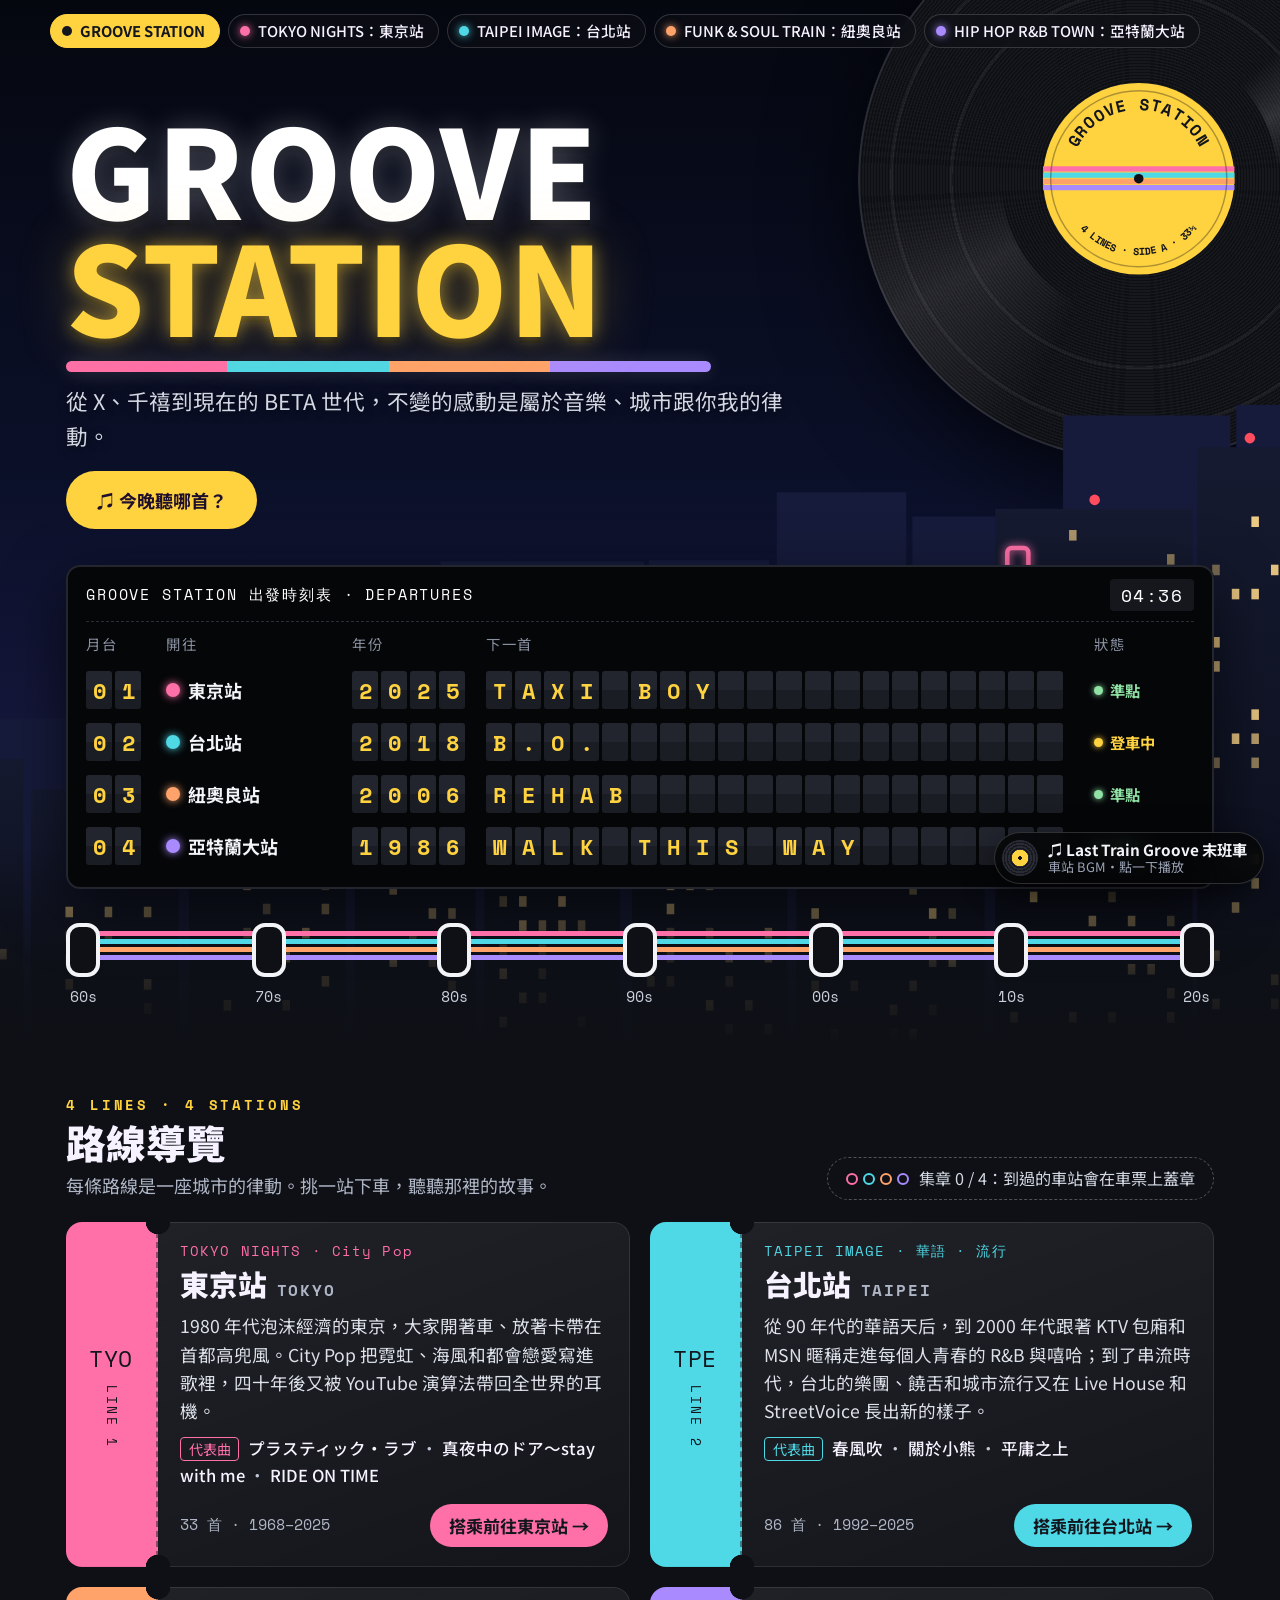
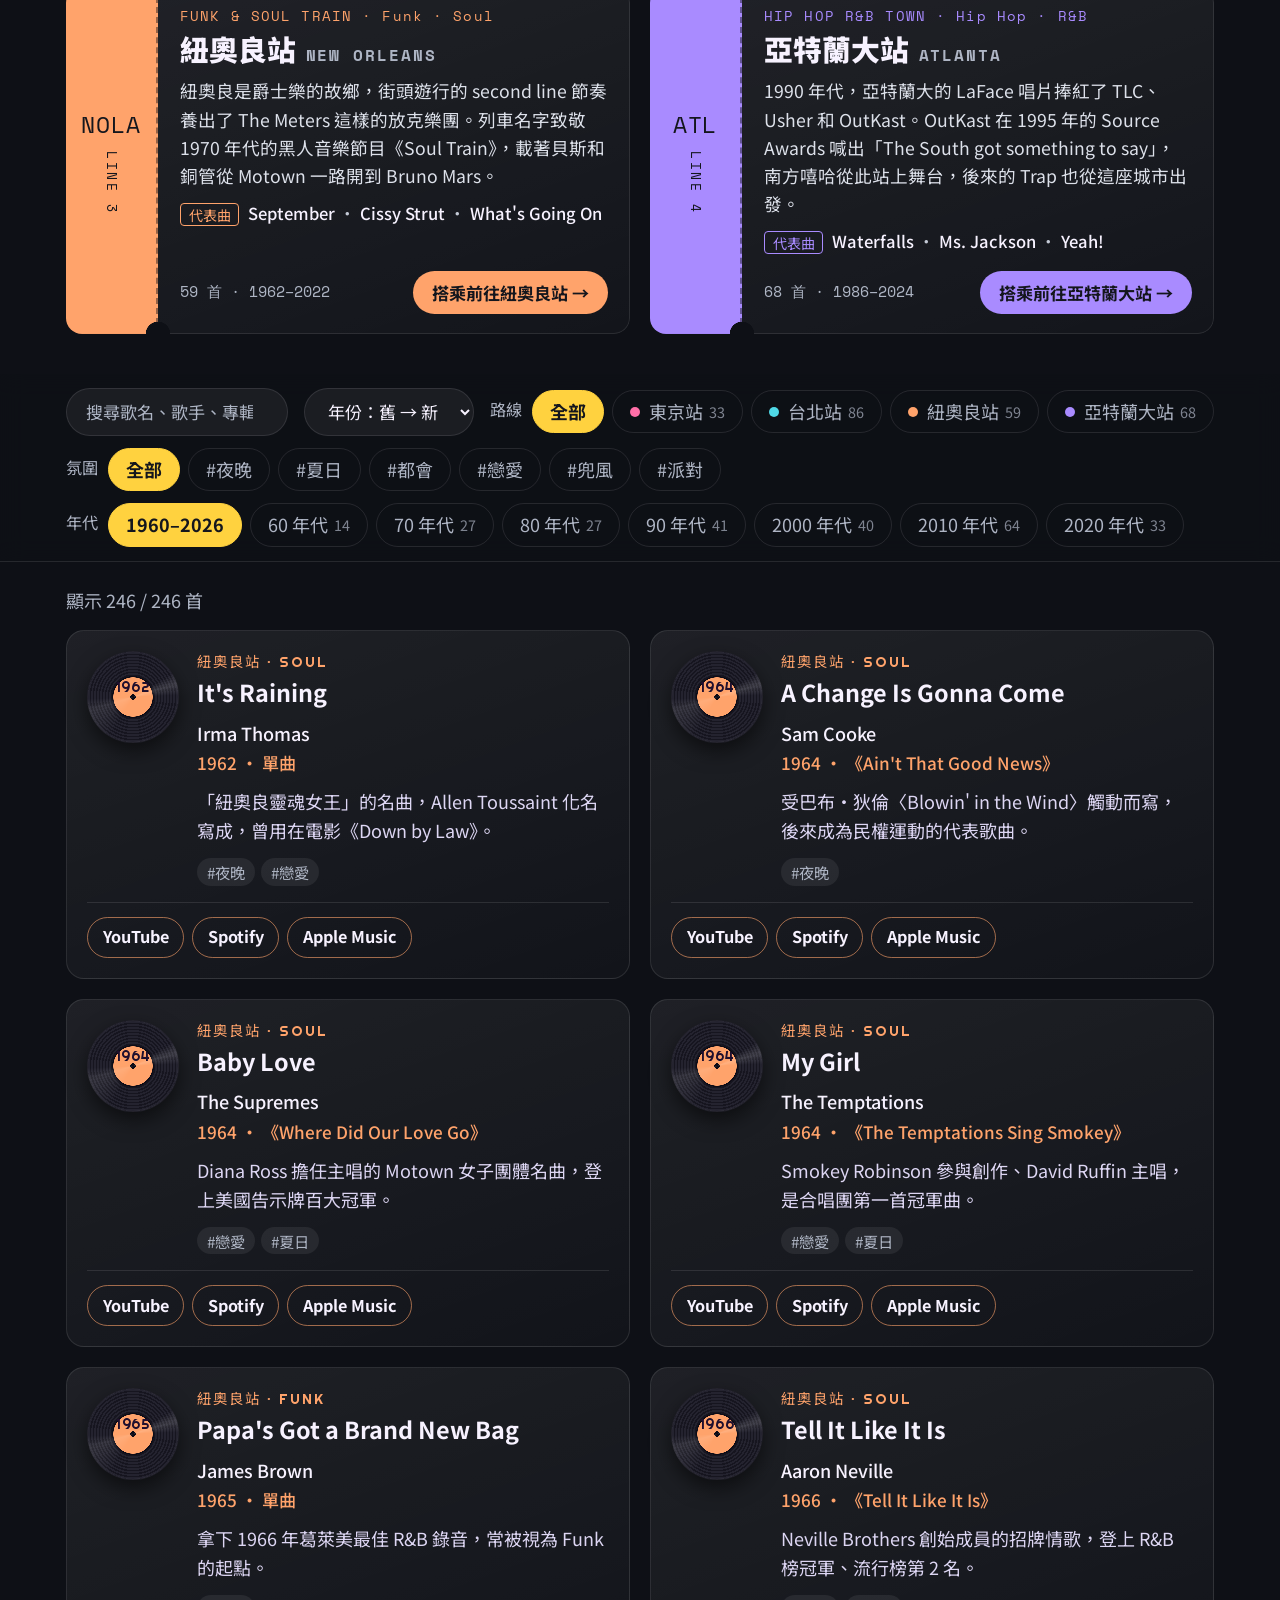
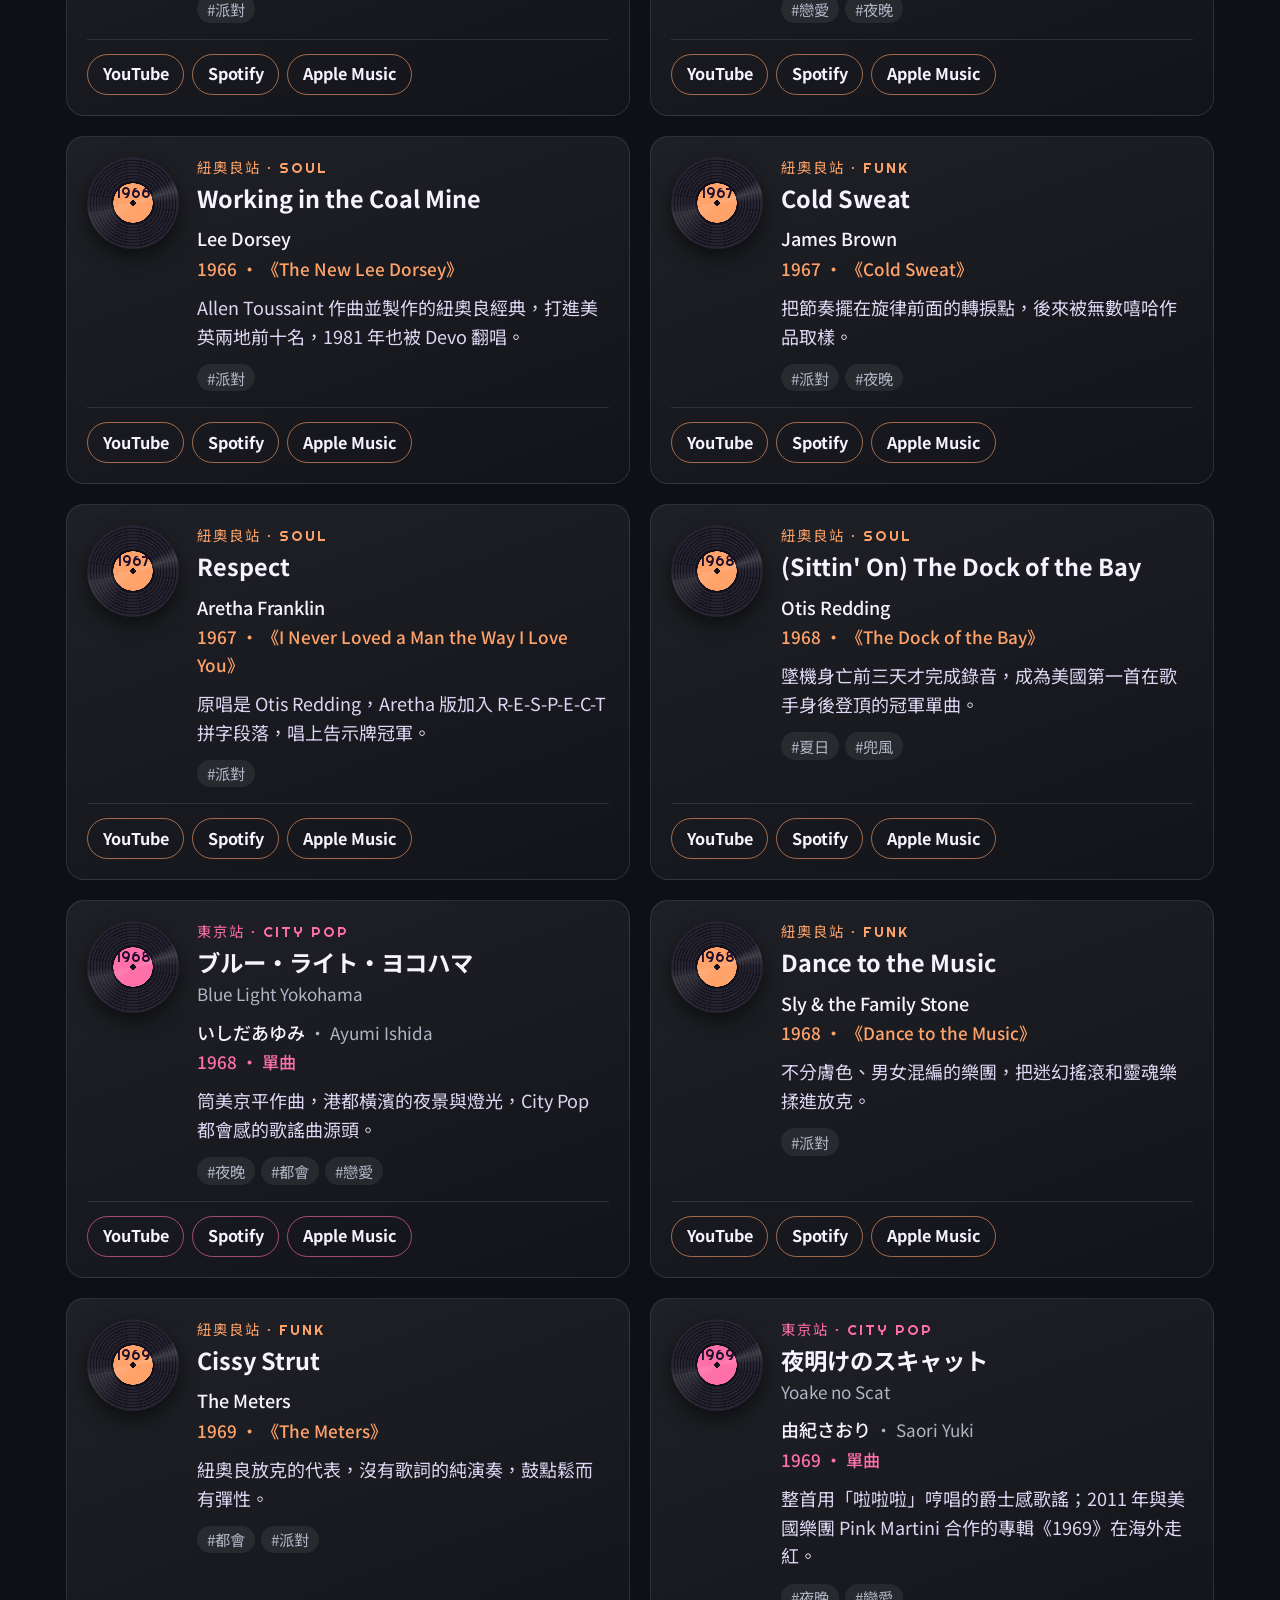
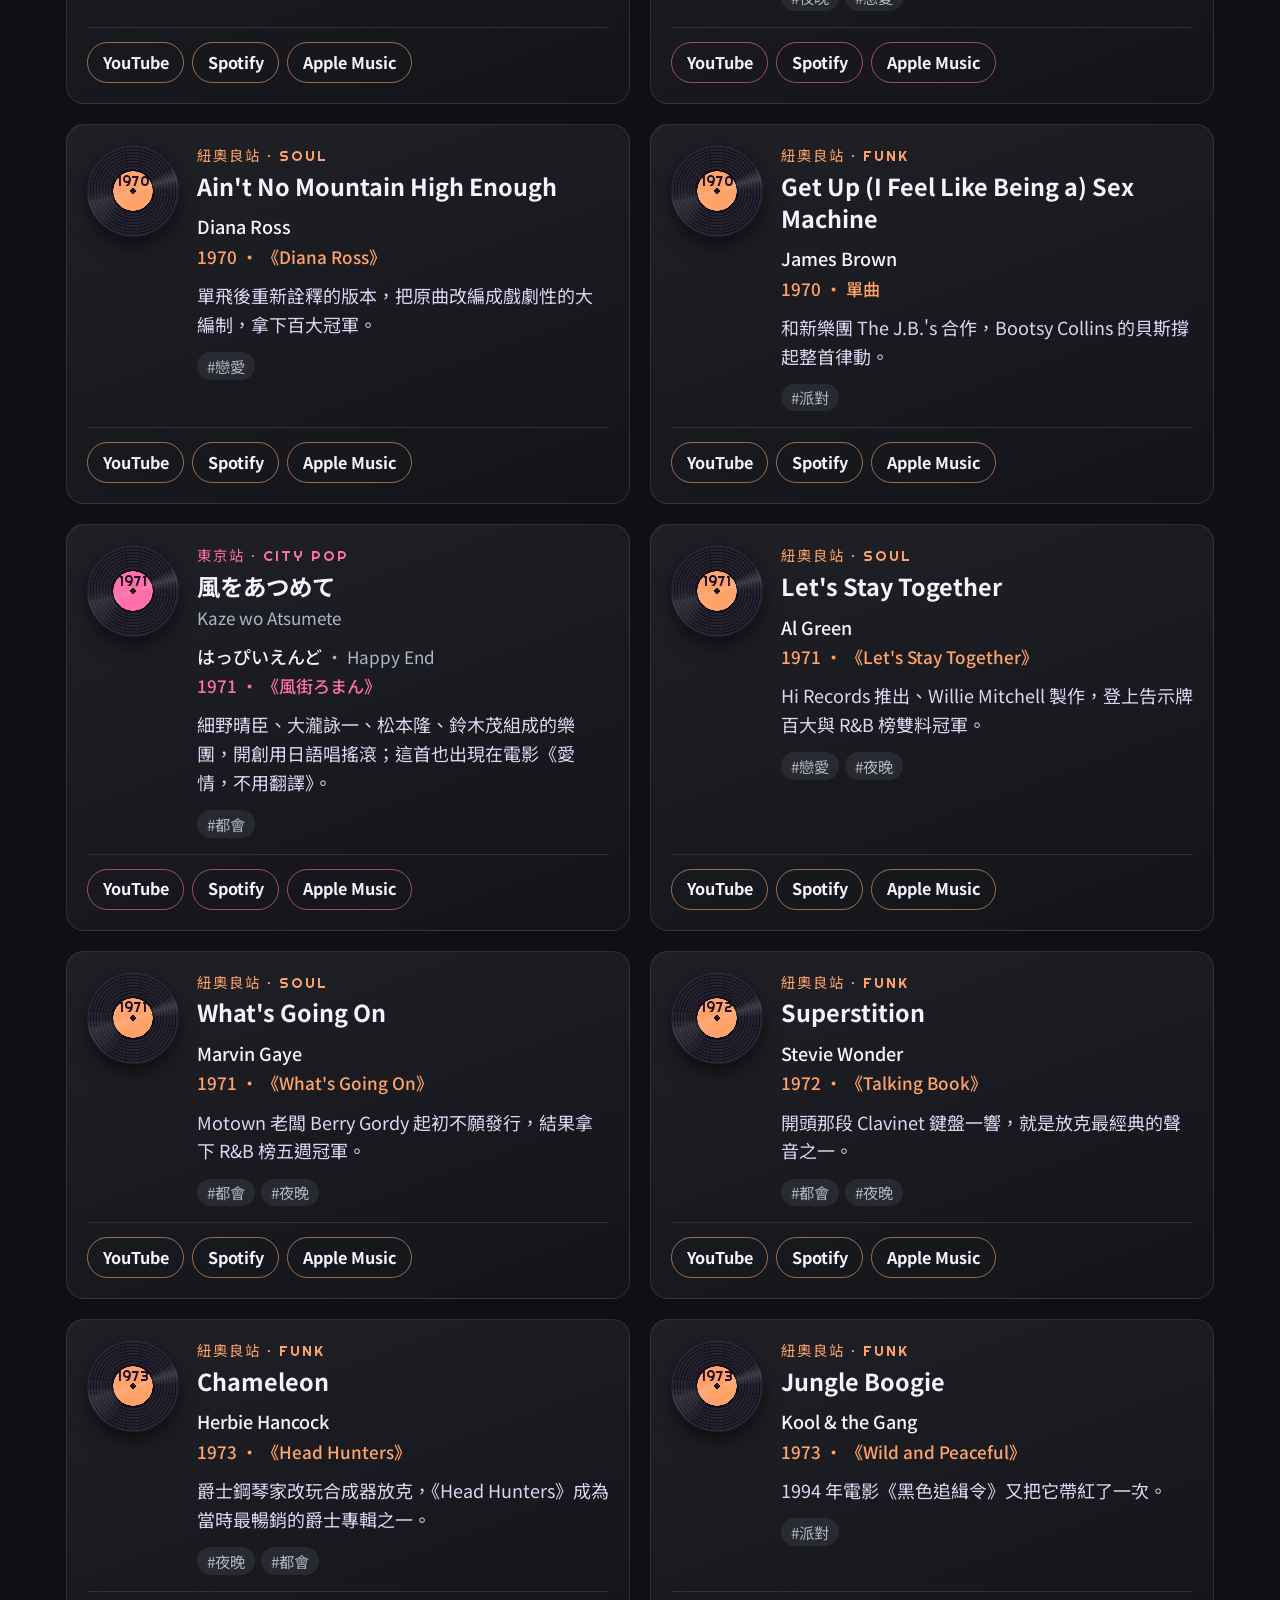
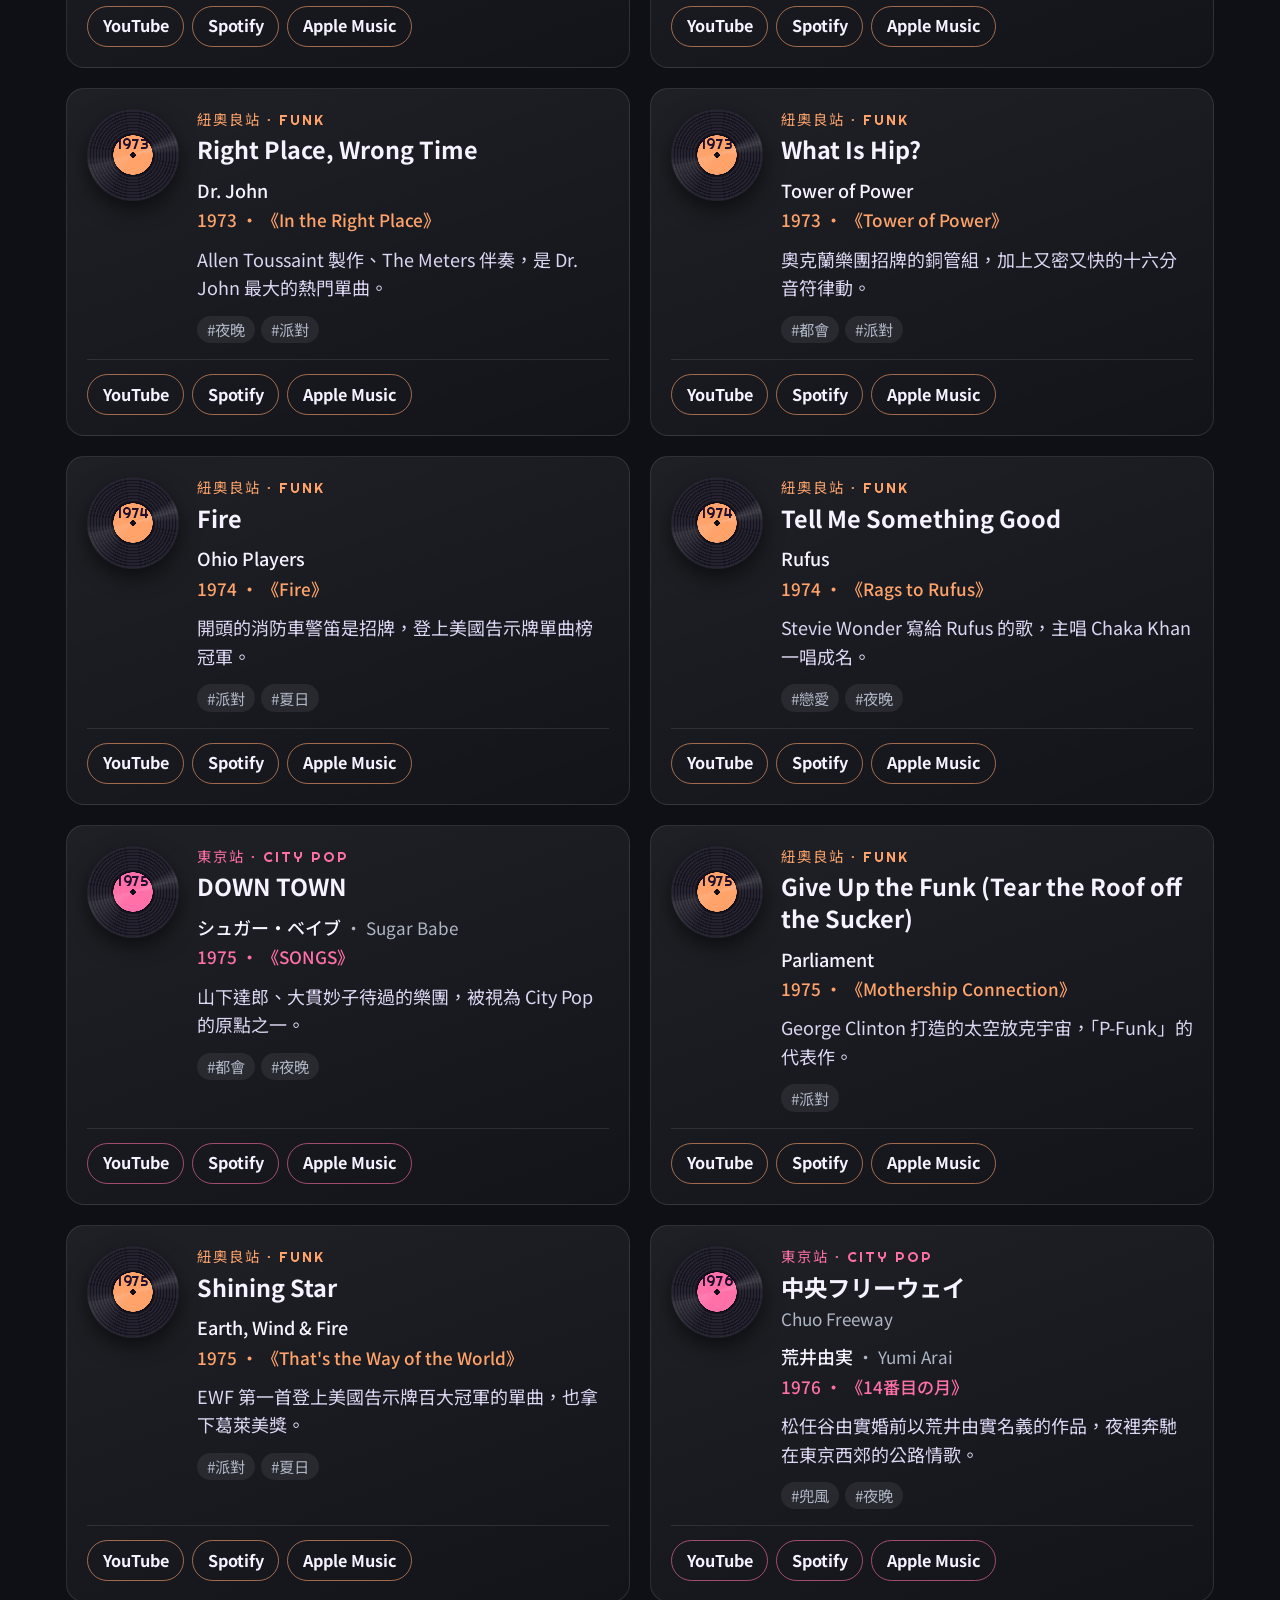
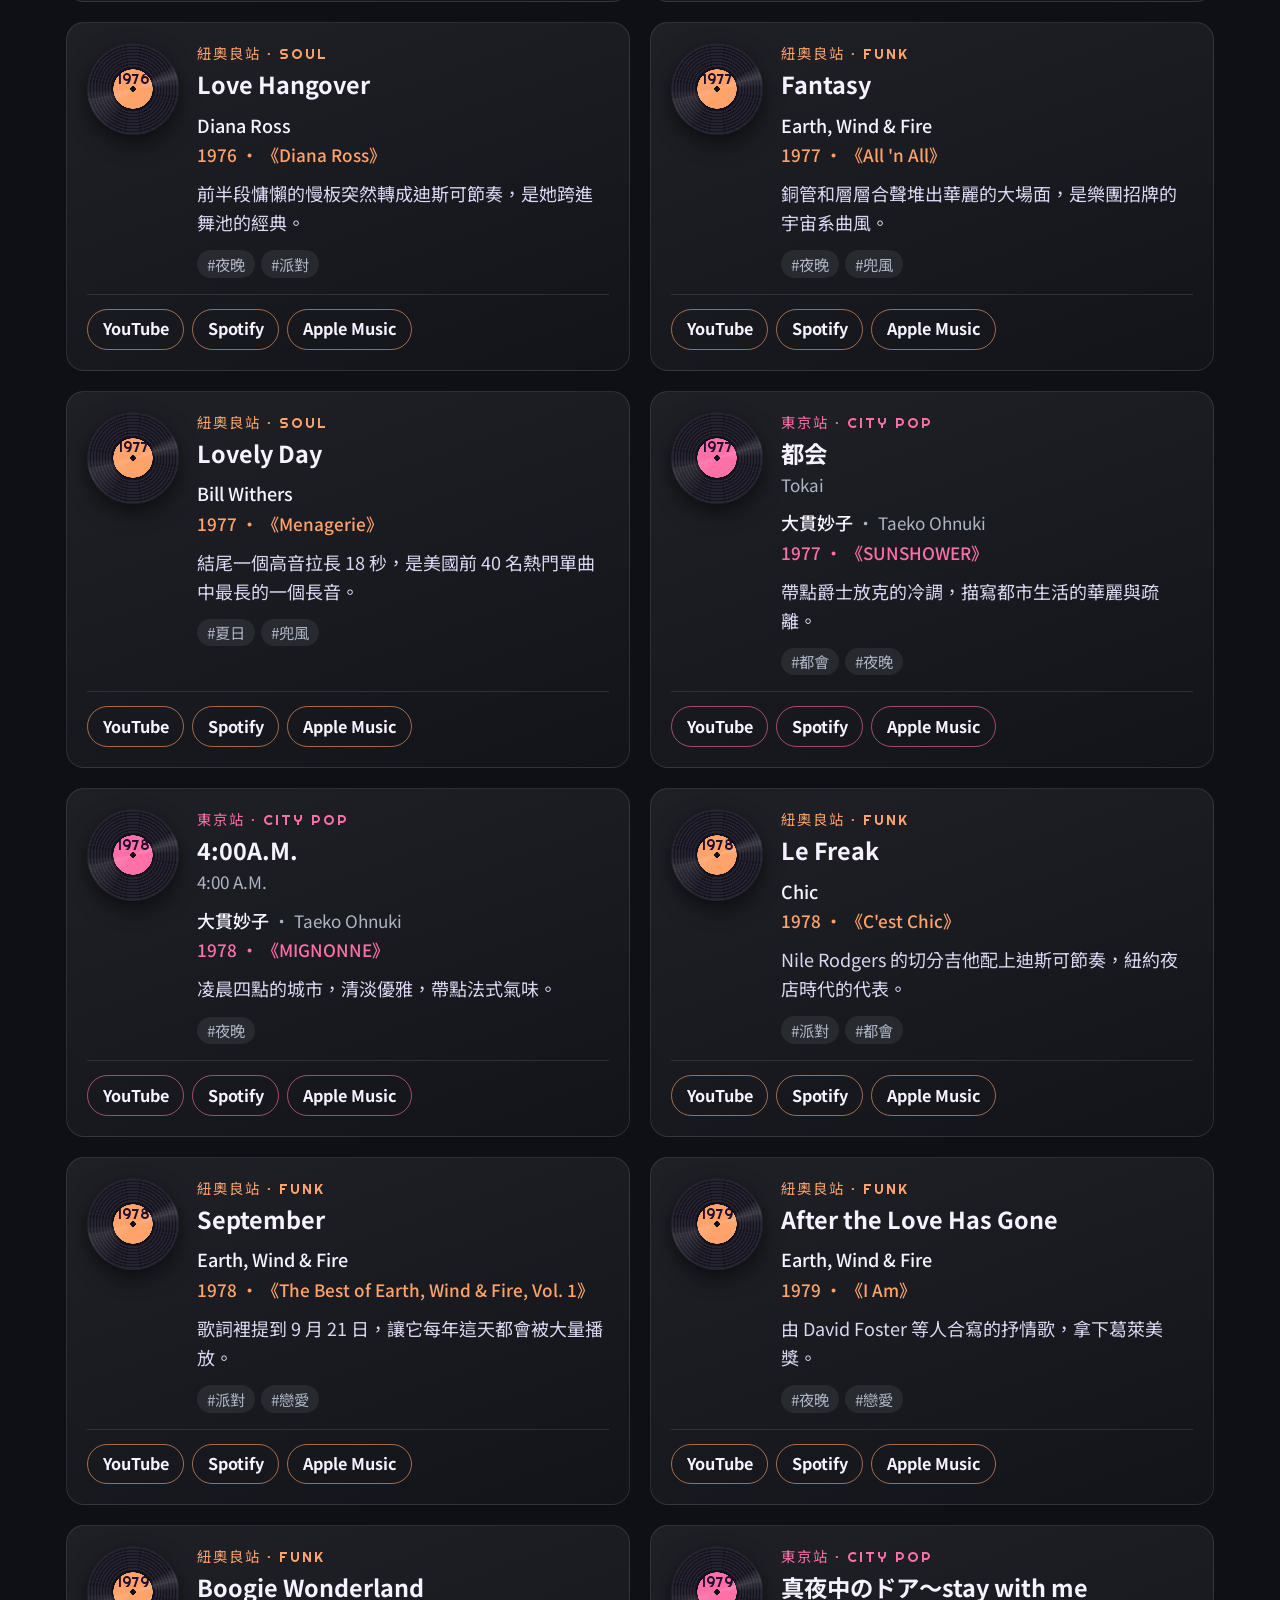
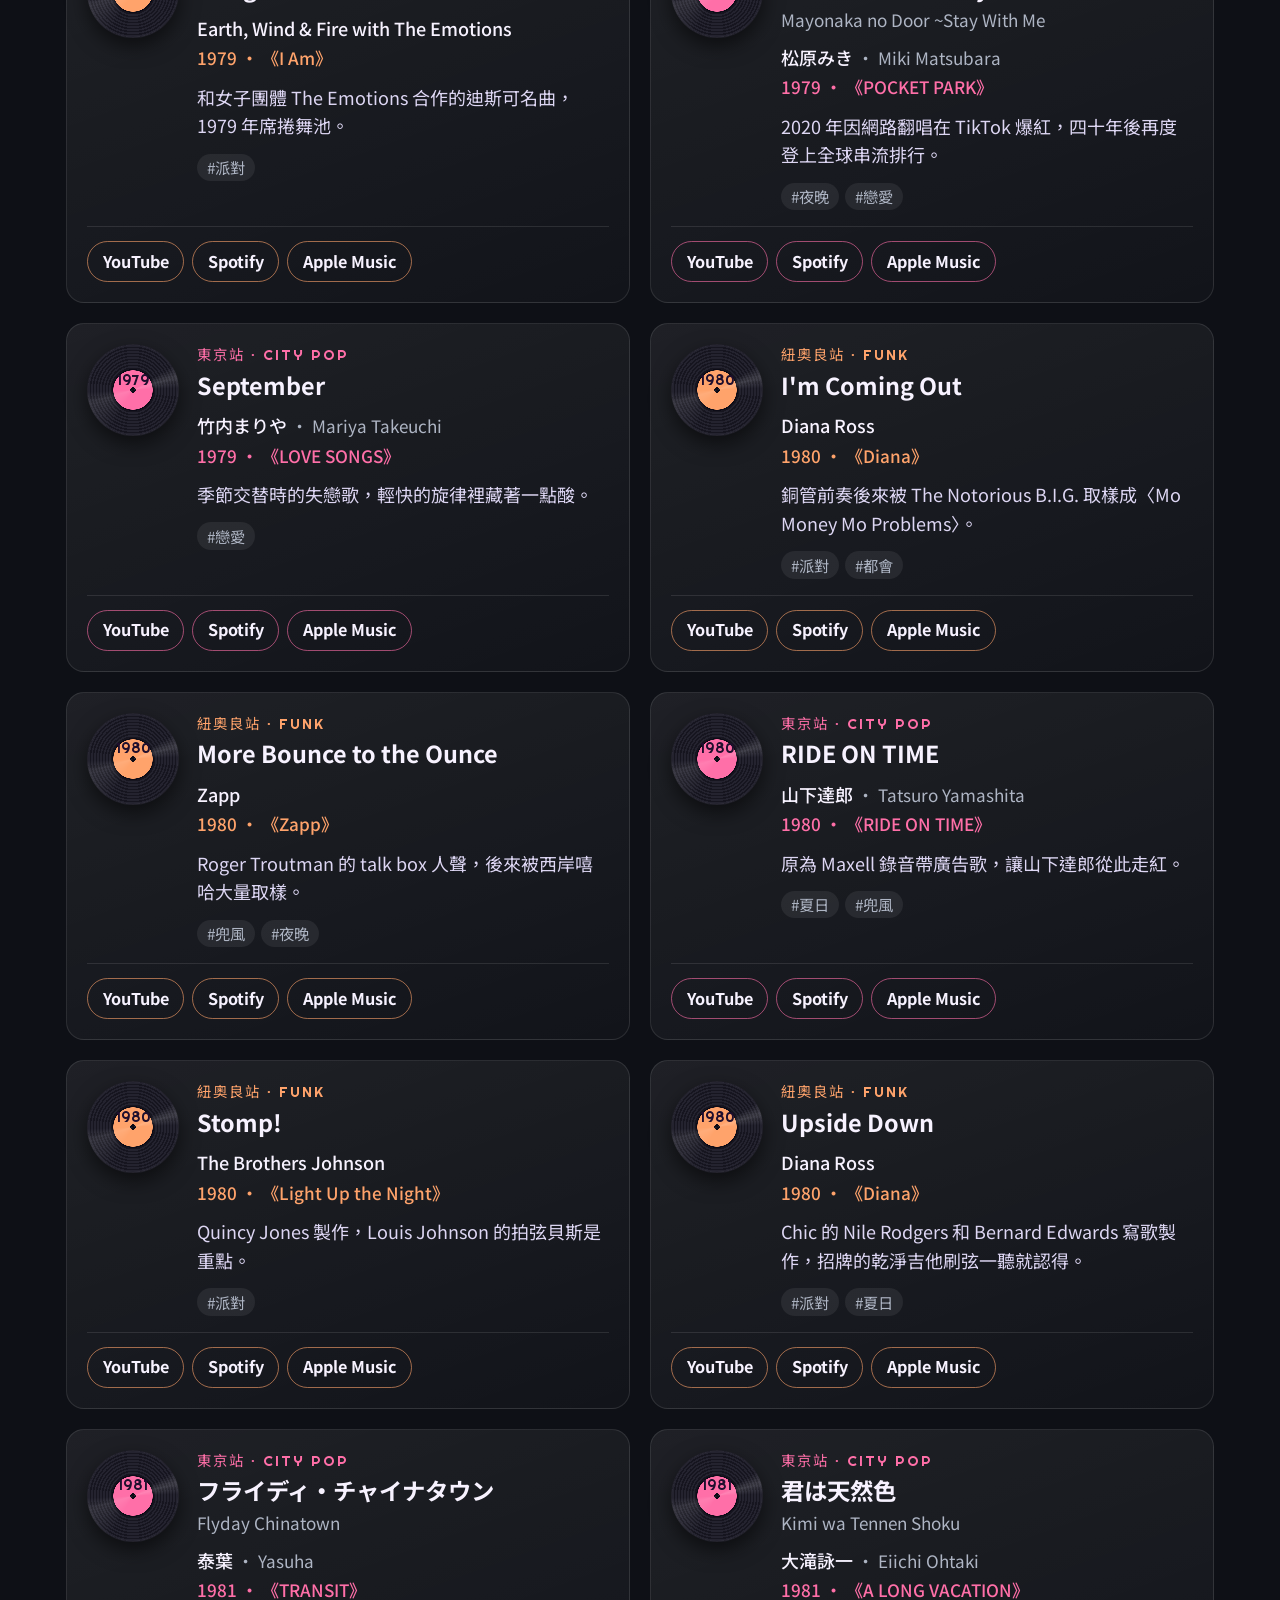
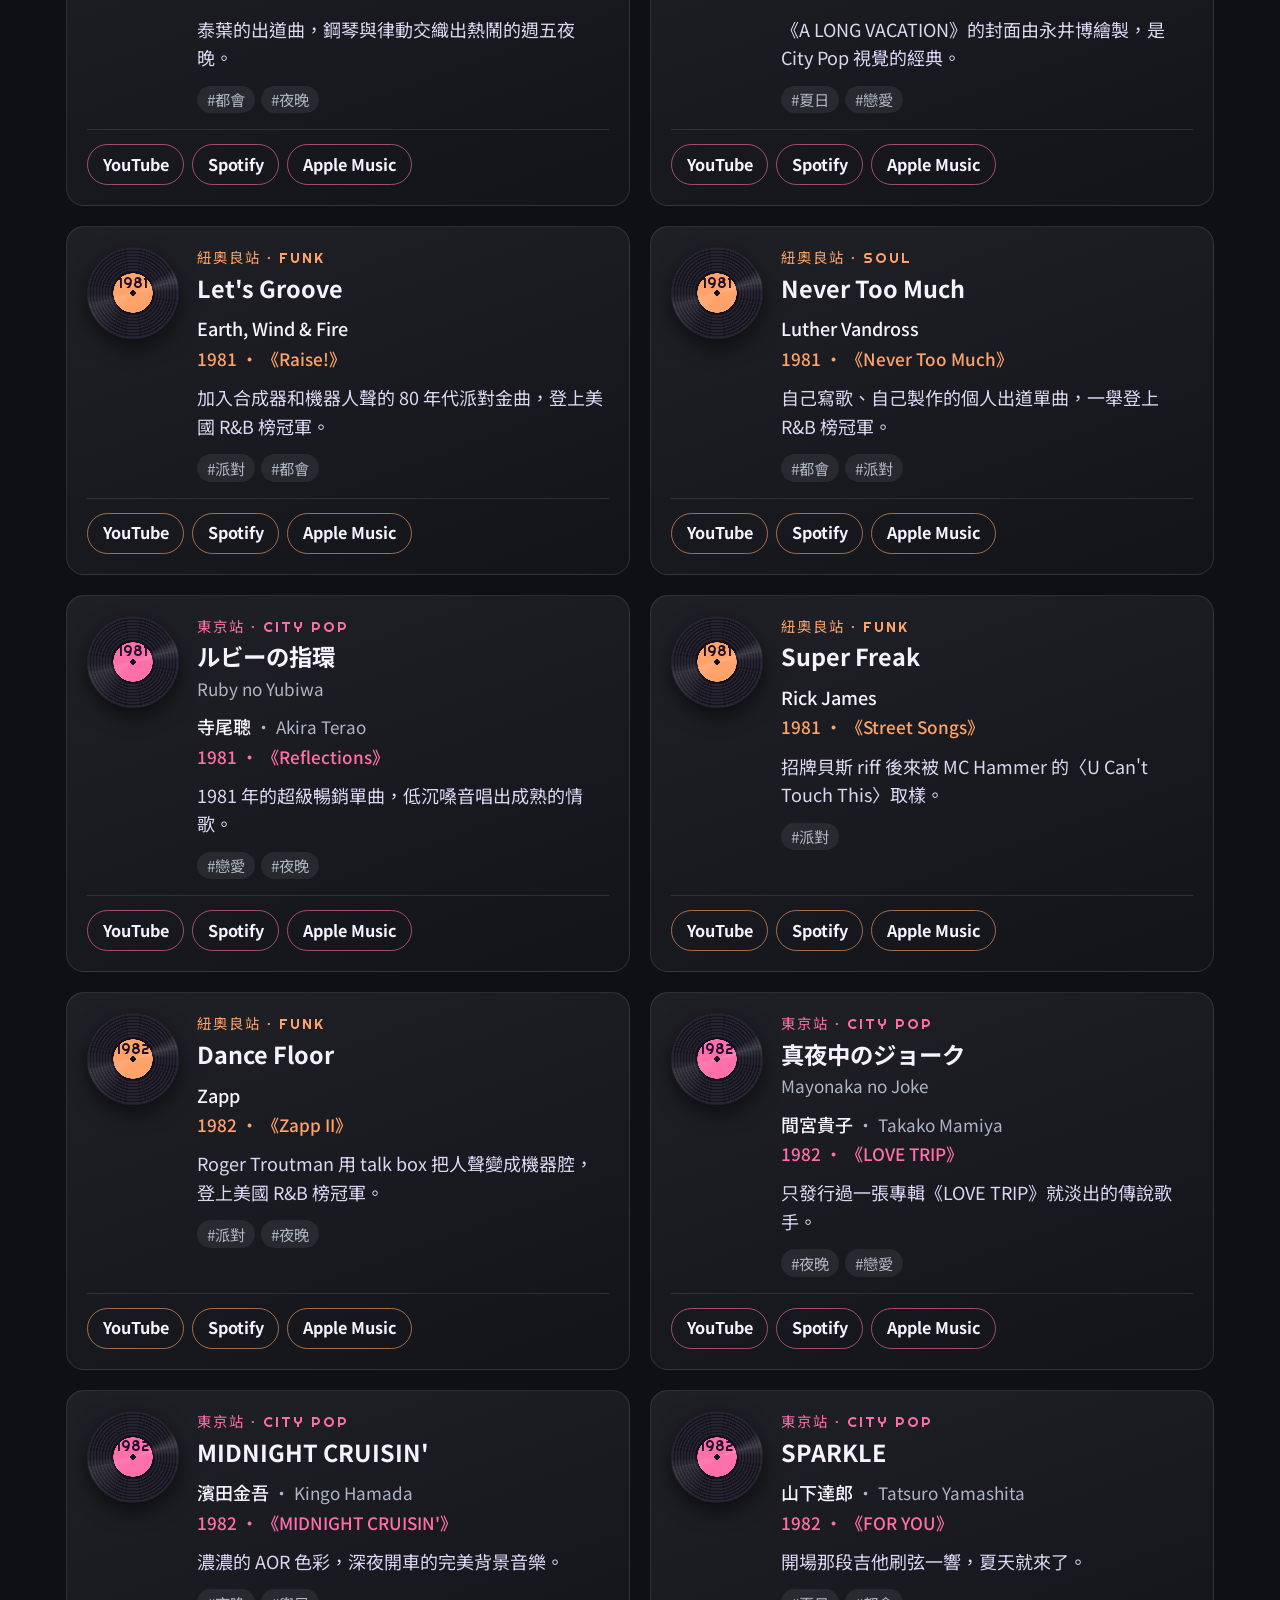
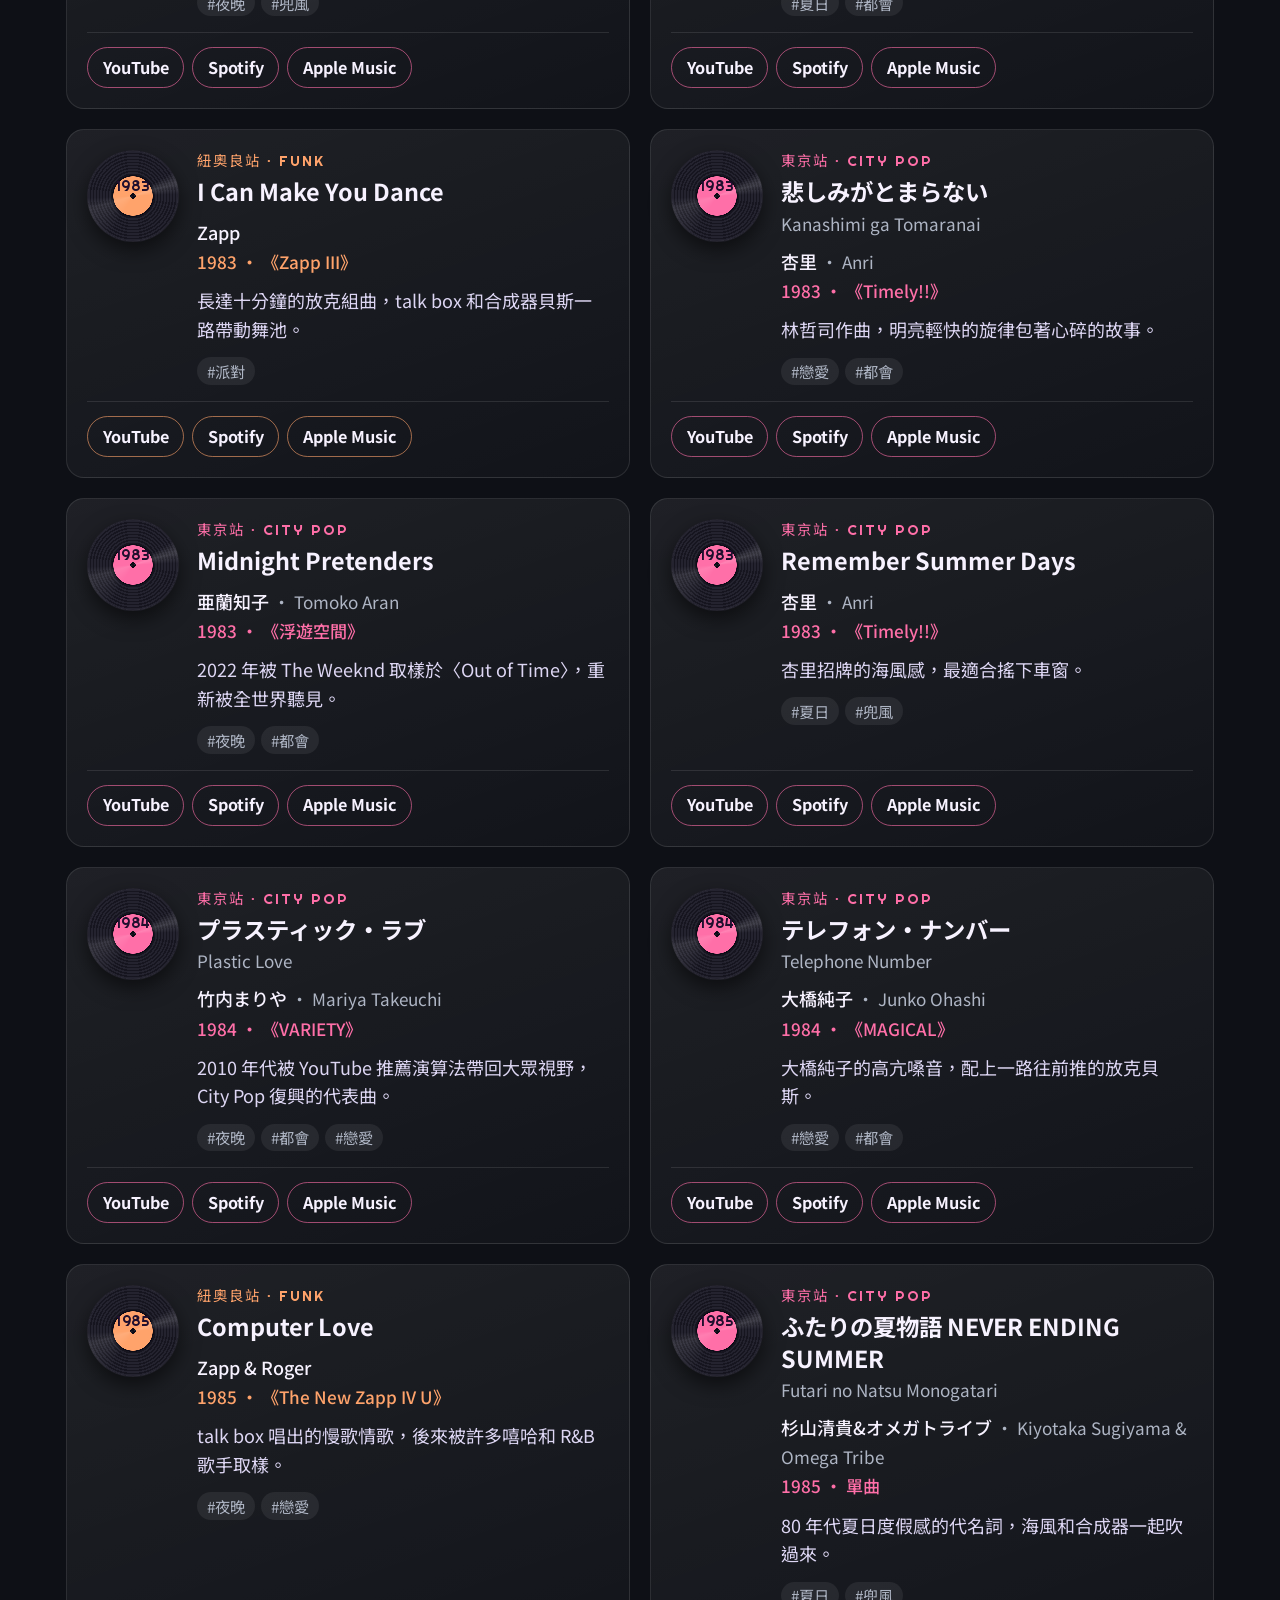
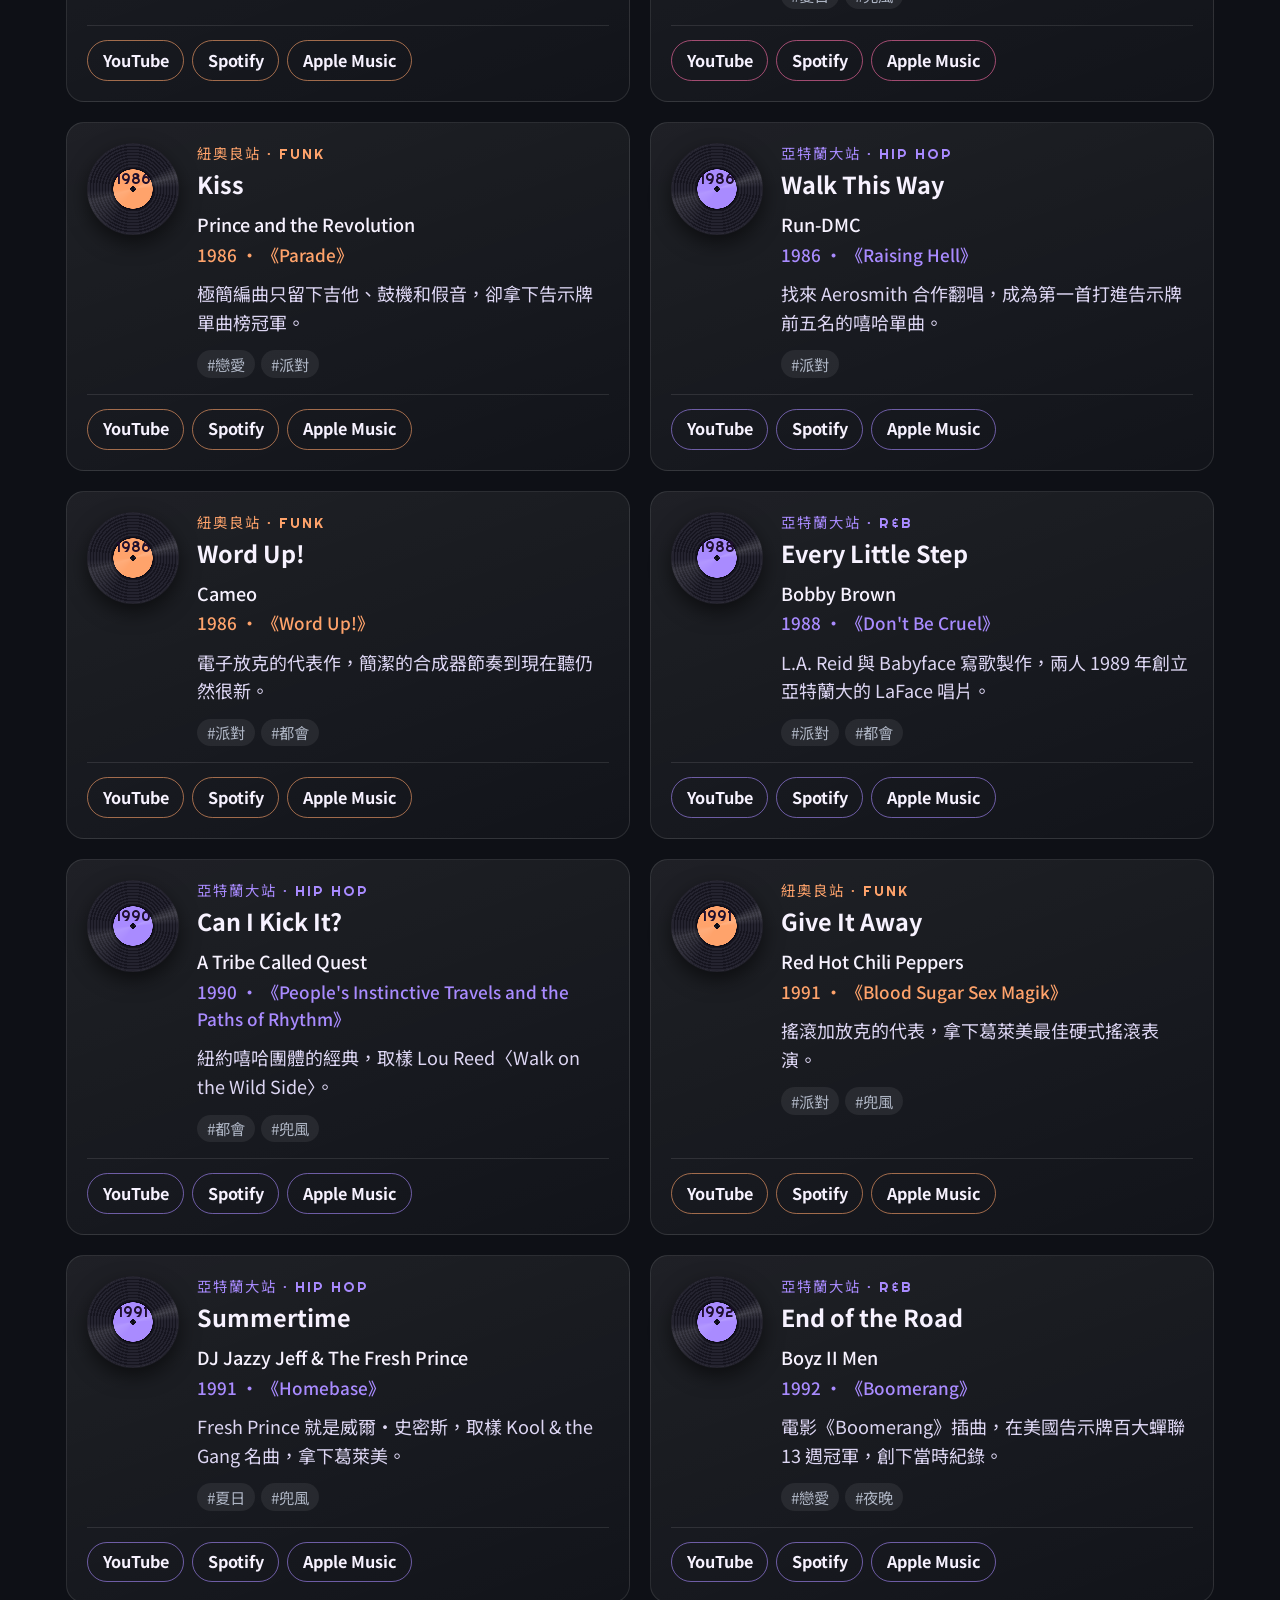
==== commit 2a7b68b2: "新奧爾良站改名為紐奧良站 - 分頁標籤、車站頁標題、首頁車票、篩選按鈕和說明文件一起改 - 重新產生紐奧良站的分享預覽圖 - og/render.sh 刪不掉 Edge 暫存資料夾時不再中斷  Co-" ====
--- a/index.html
+++ b/index.html
@@ -4,13 +4,13 @@
   <meta charset="utf-8">
   <meta name="viewport" content="width=device-width, initial-scale=1">
   <title>GROOVE STATION</title>
-  <meta name="description" content="GROOVE STATION：東京 City Pop、台北華語 R&B 與嘻哈、新奧爾良放克與靈魂樂、亞特蘭大嘻哈 R&B，四條路線、從 1960 到 2026 的名曲，依路線、氛圍與年代篩選，一鍵到 YouTube、Spotify、Apple Music 收聽。">
+  <meta name="description" content="GROOVE STATION：東京 City Pop、台北華語 R&B 與嘻哈、紐奧良放克與靈魂樂、亞特蘭大嘻哈 R&B，四條路線、從 1960 到 2026 的名曲，依路線、氛圍與年代篩選，一鍵到 YouTube、Spotify、Apple Music 收聽。">
   <meta name="theme-color" content="#0e1016">
   <meta property="og:type" content="website">
   <meta property="og:locale" content="zh_TW">
   <meta property="og:site_name" content="GROOVE STATION">
   <meta property="og:title" content="GROOVE STATION">
-  <meta property="og:description" content="東京、台北、新奧爾良、亞特蘭大，四條路線串起 1960 到 2026 的城市律動，一鍵收聽。">
+  <meta property="og:description" content="東京、台北、紐奧良、亞特蘭大，四條路線串起 1960 到 2026 的城市律動，一鍵收聽。">
   <meta property="og:url" content="https://ginichang1214.github.io/ginimusic-collection/">
   <meta property="og:image" content="https://ginichang1214.github.io/ginimusic-collection/og-image.png">
   <meta property="og:image:width" content="1200">
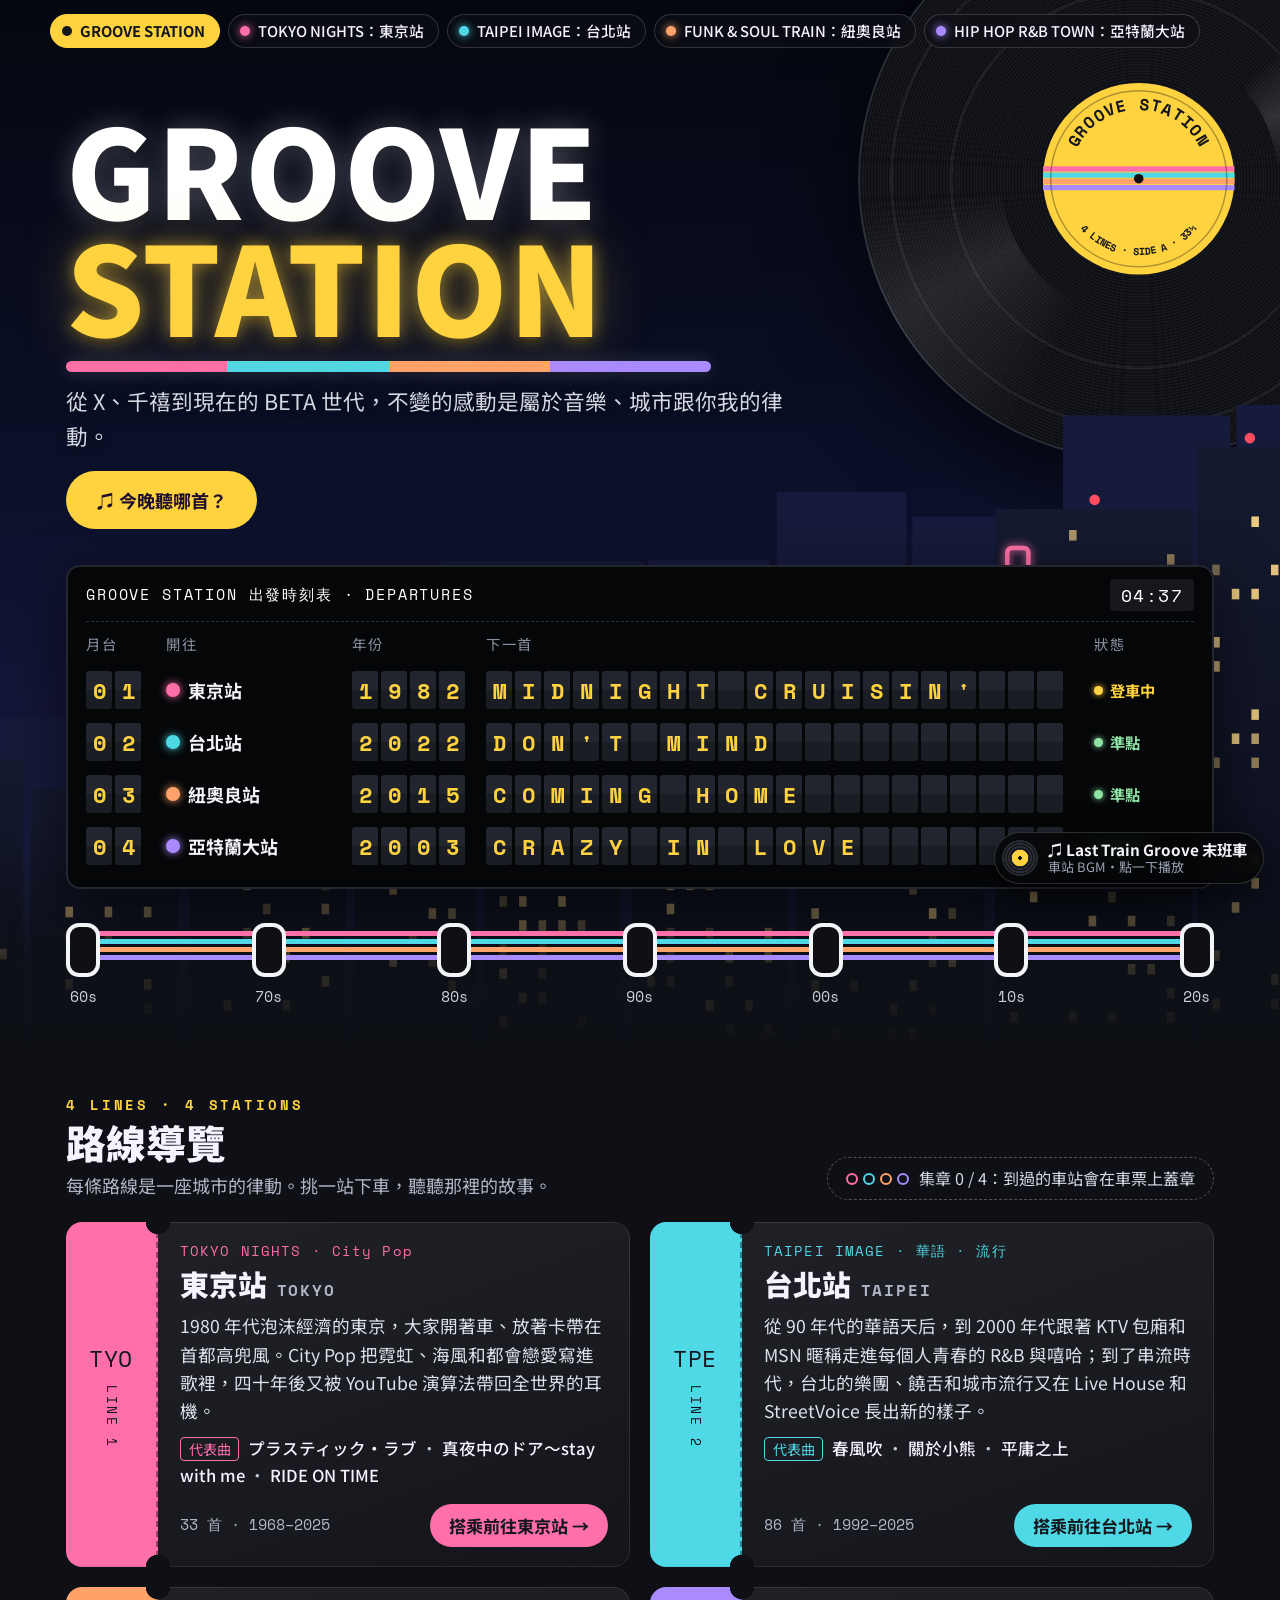
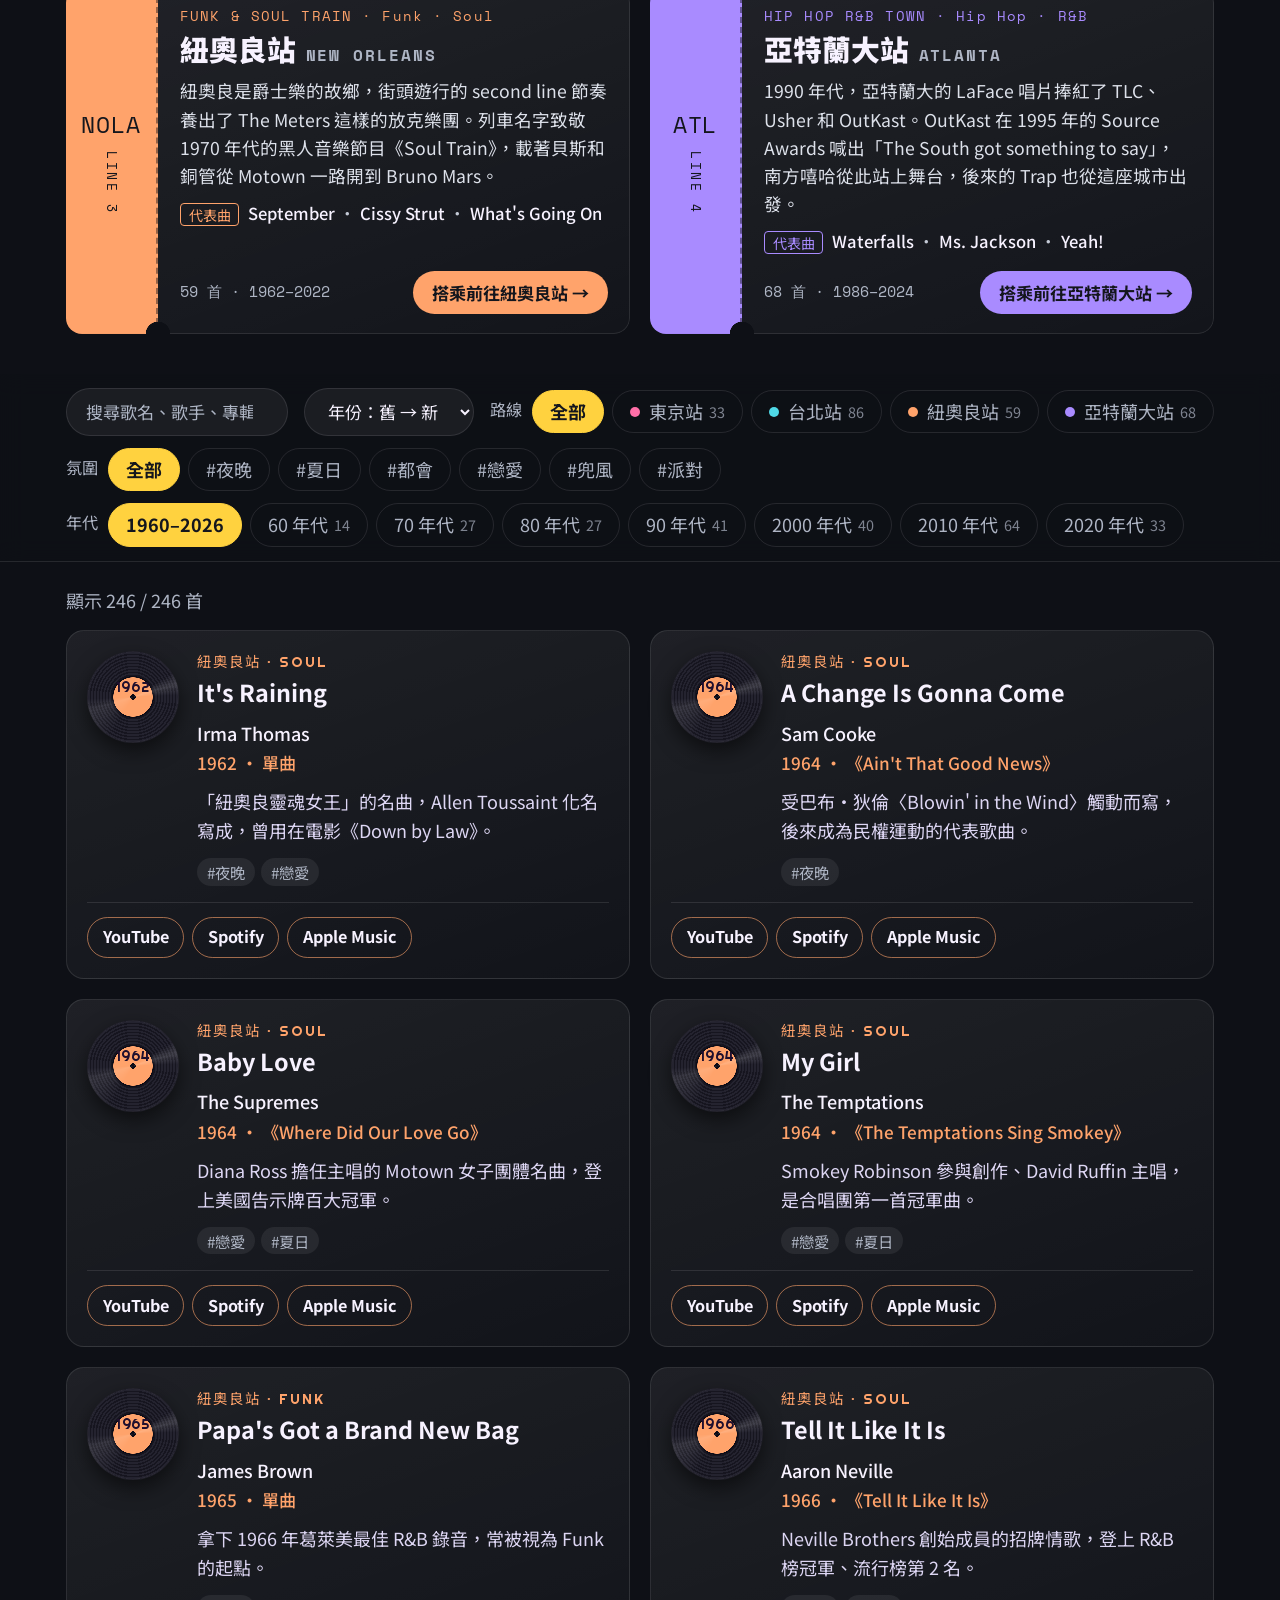
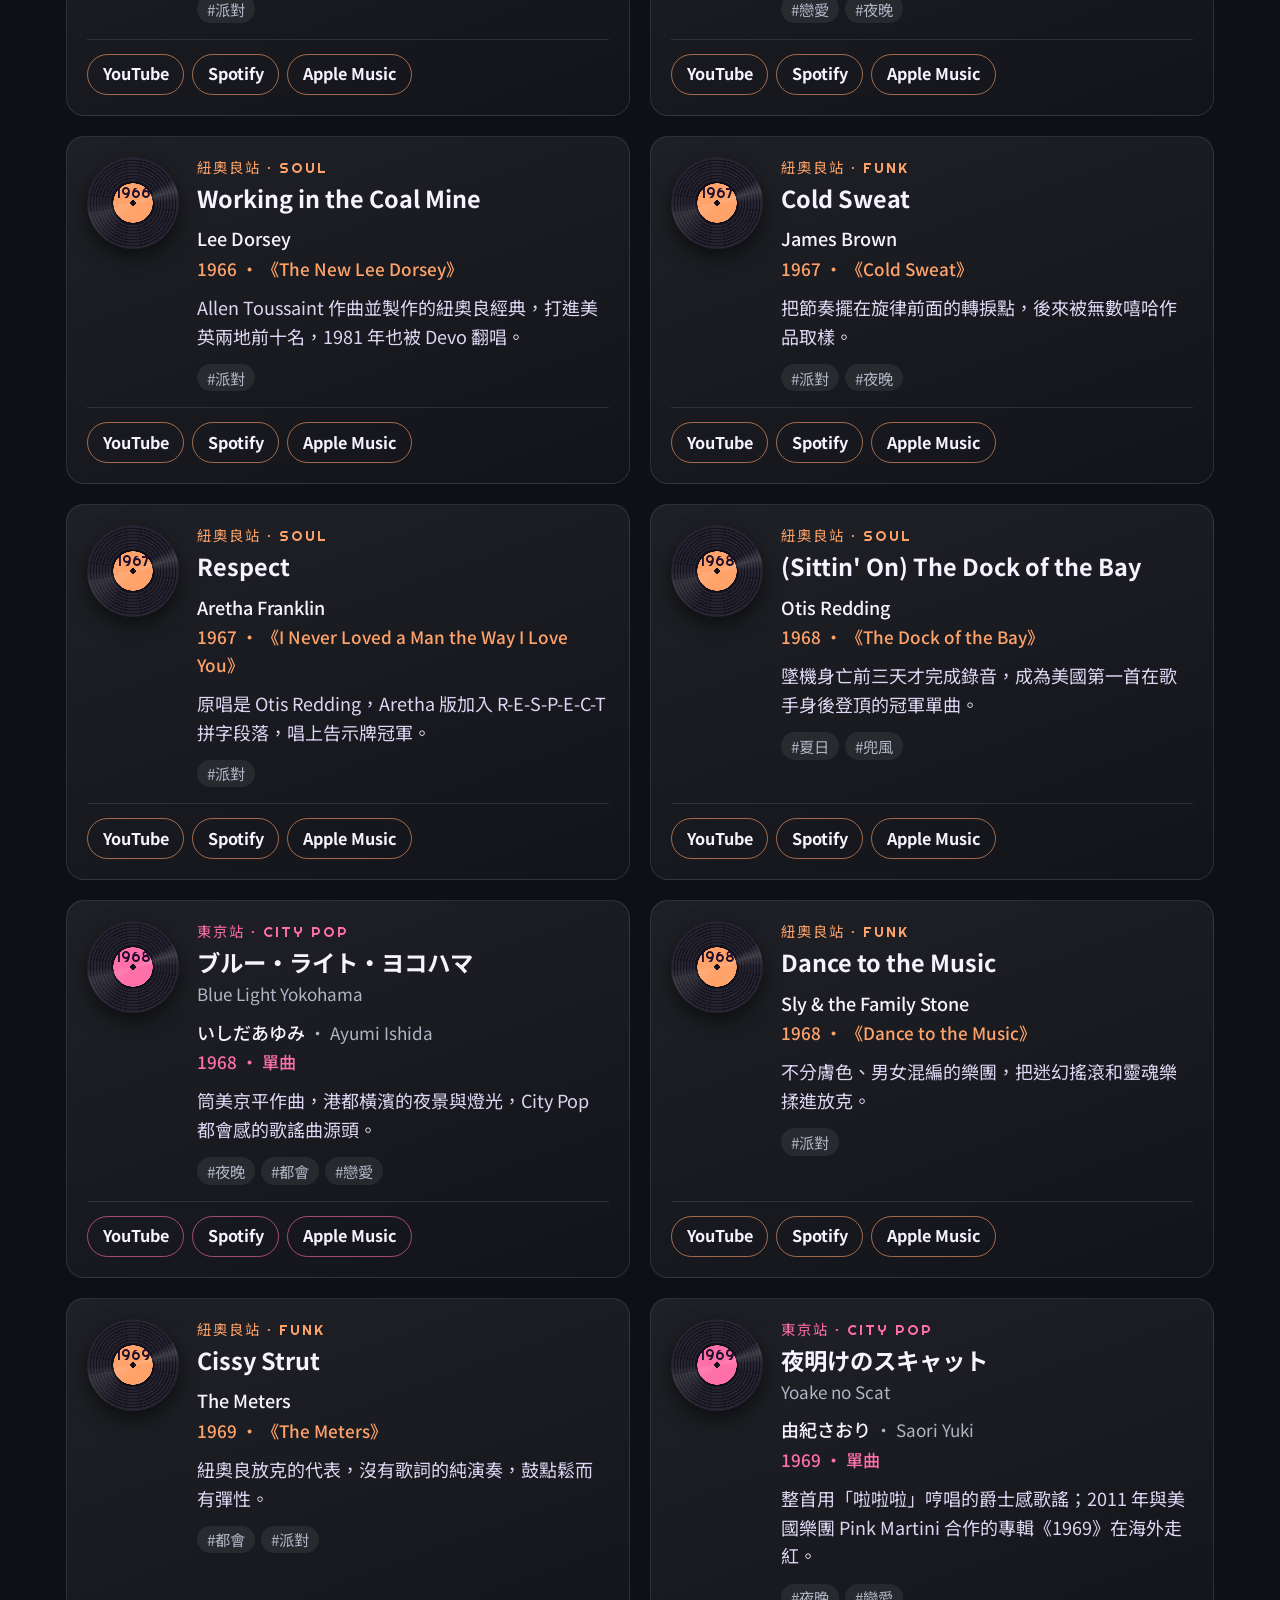
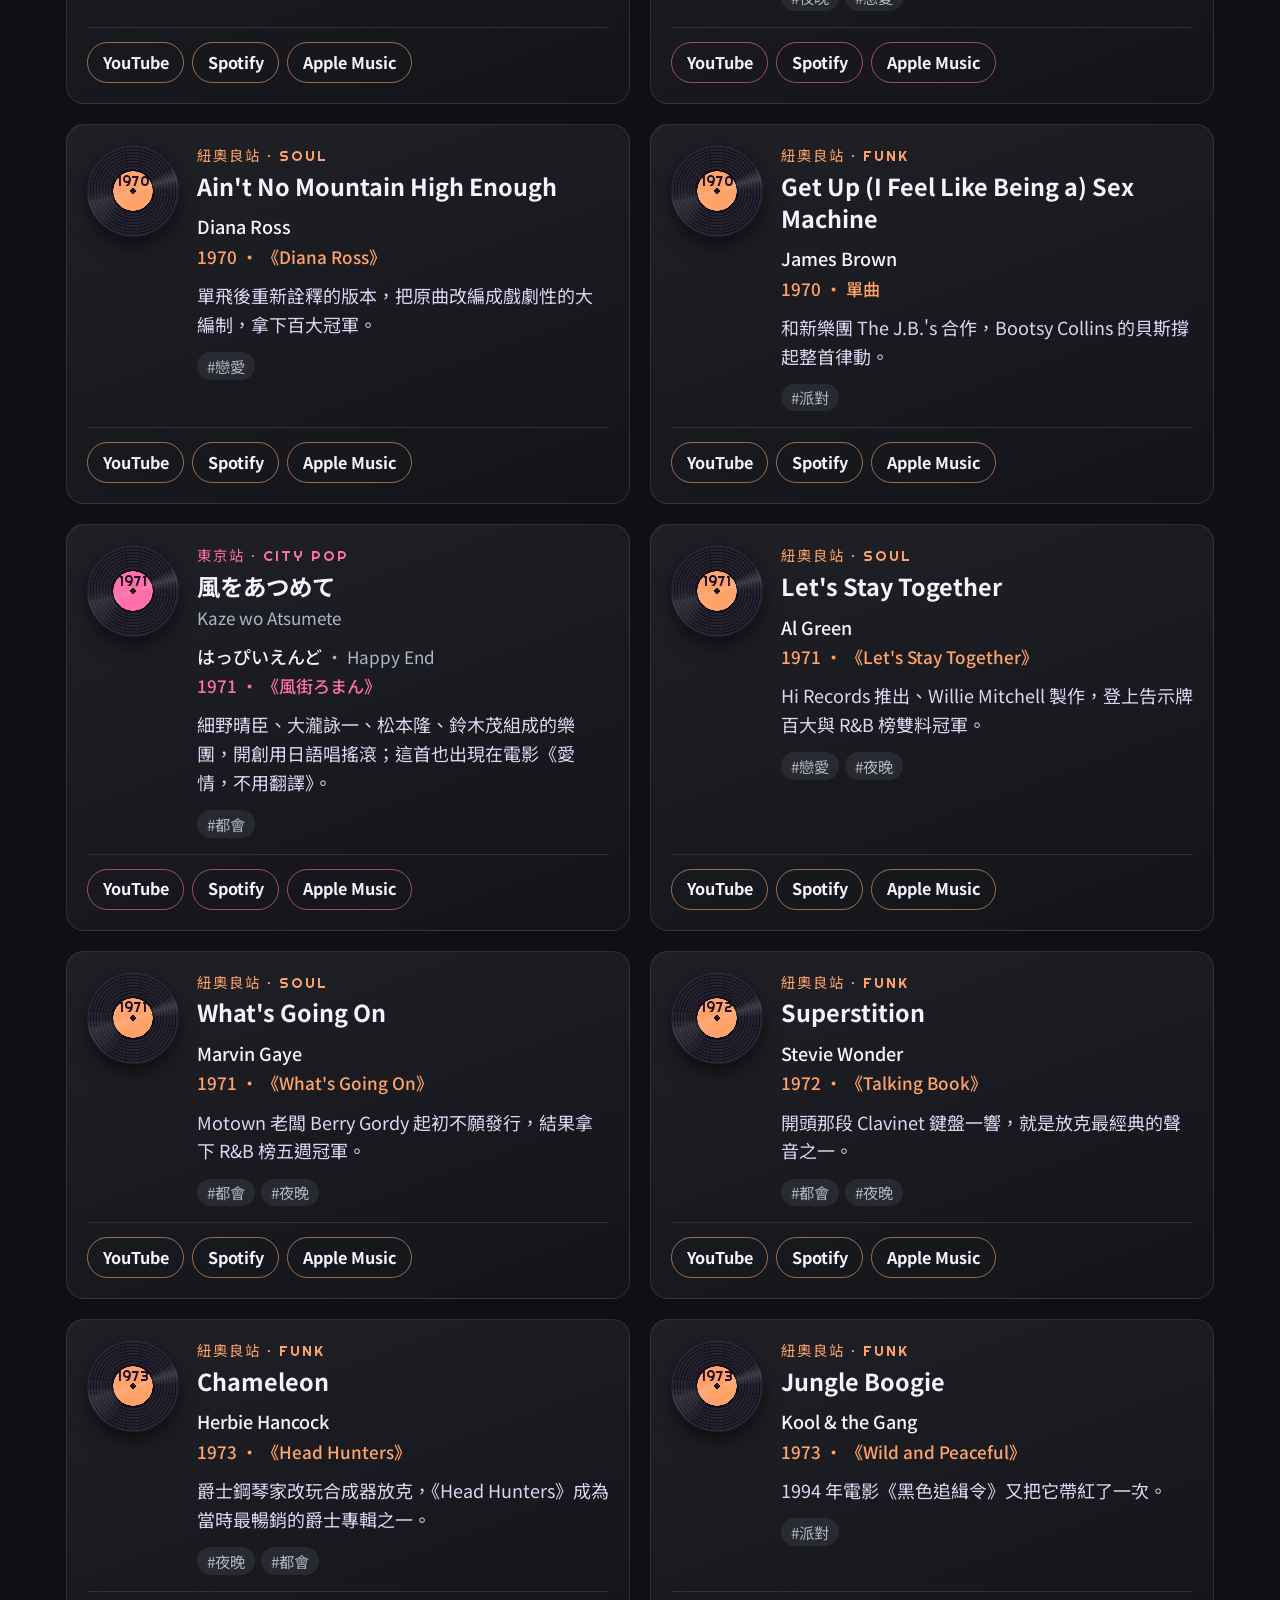
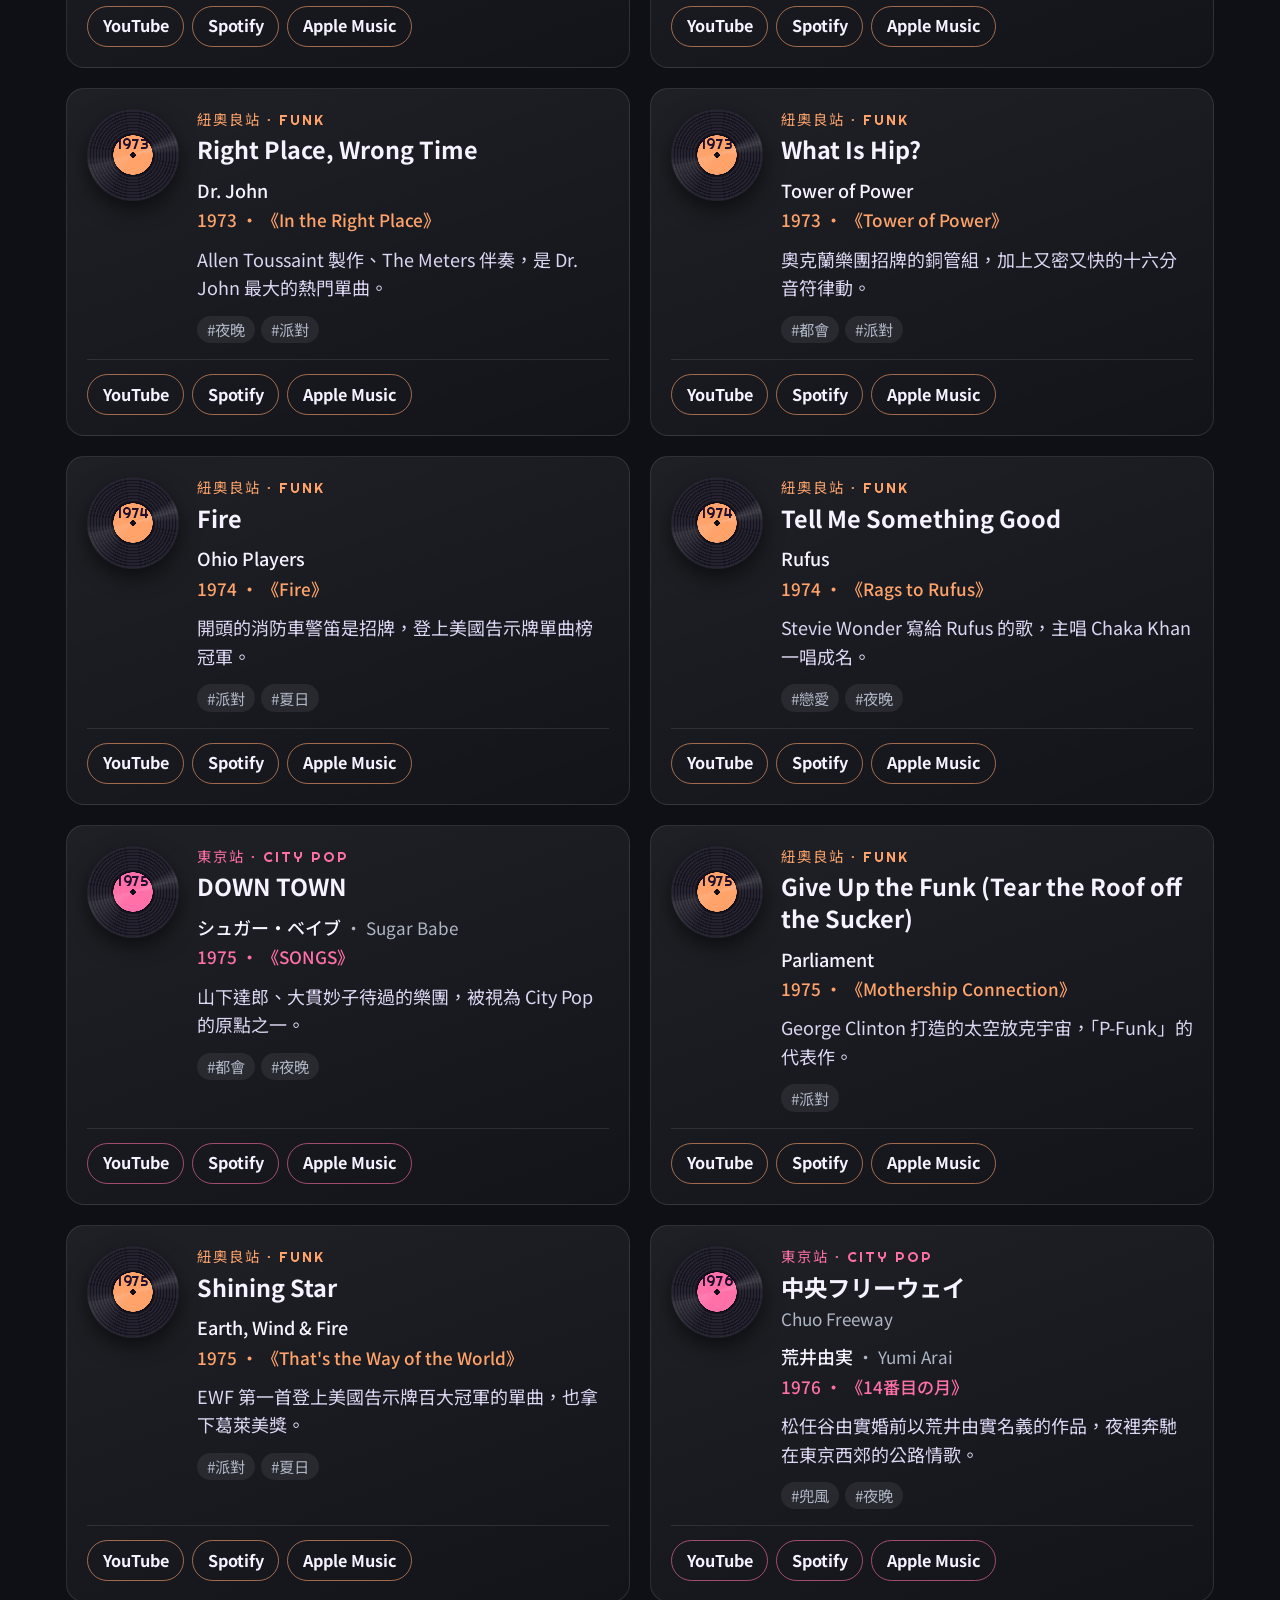
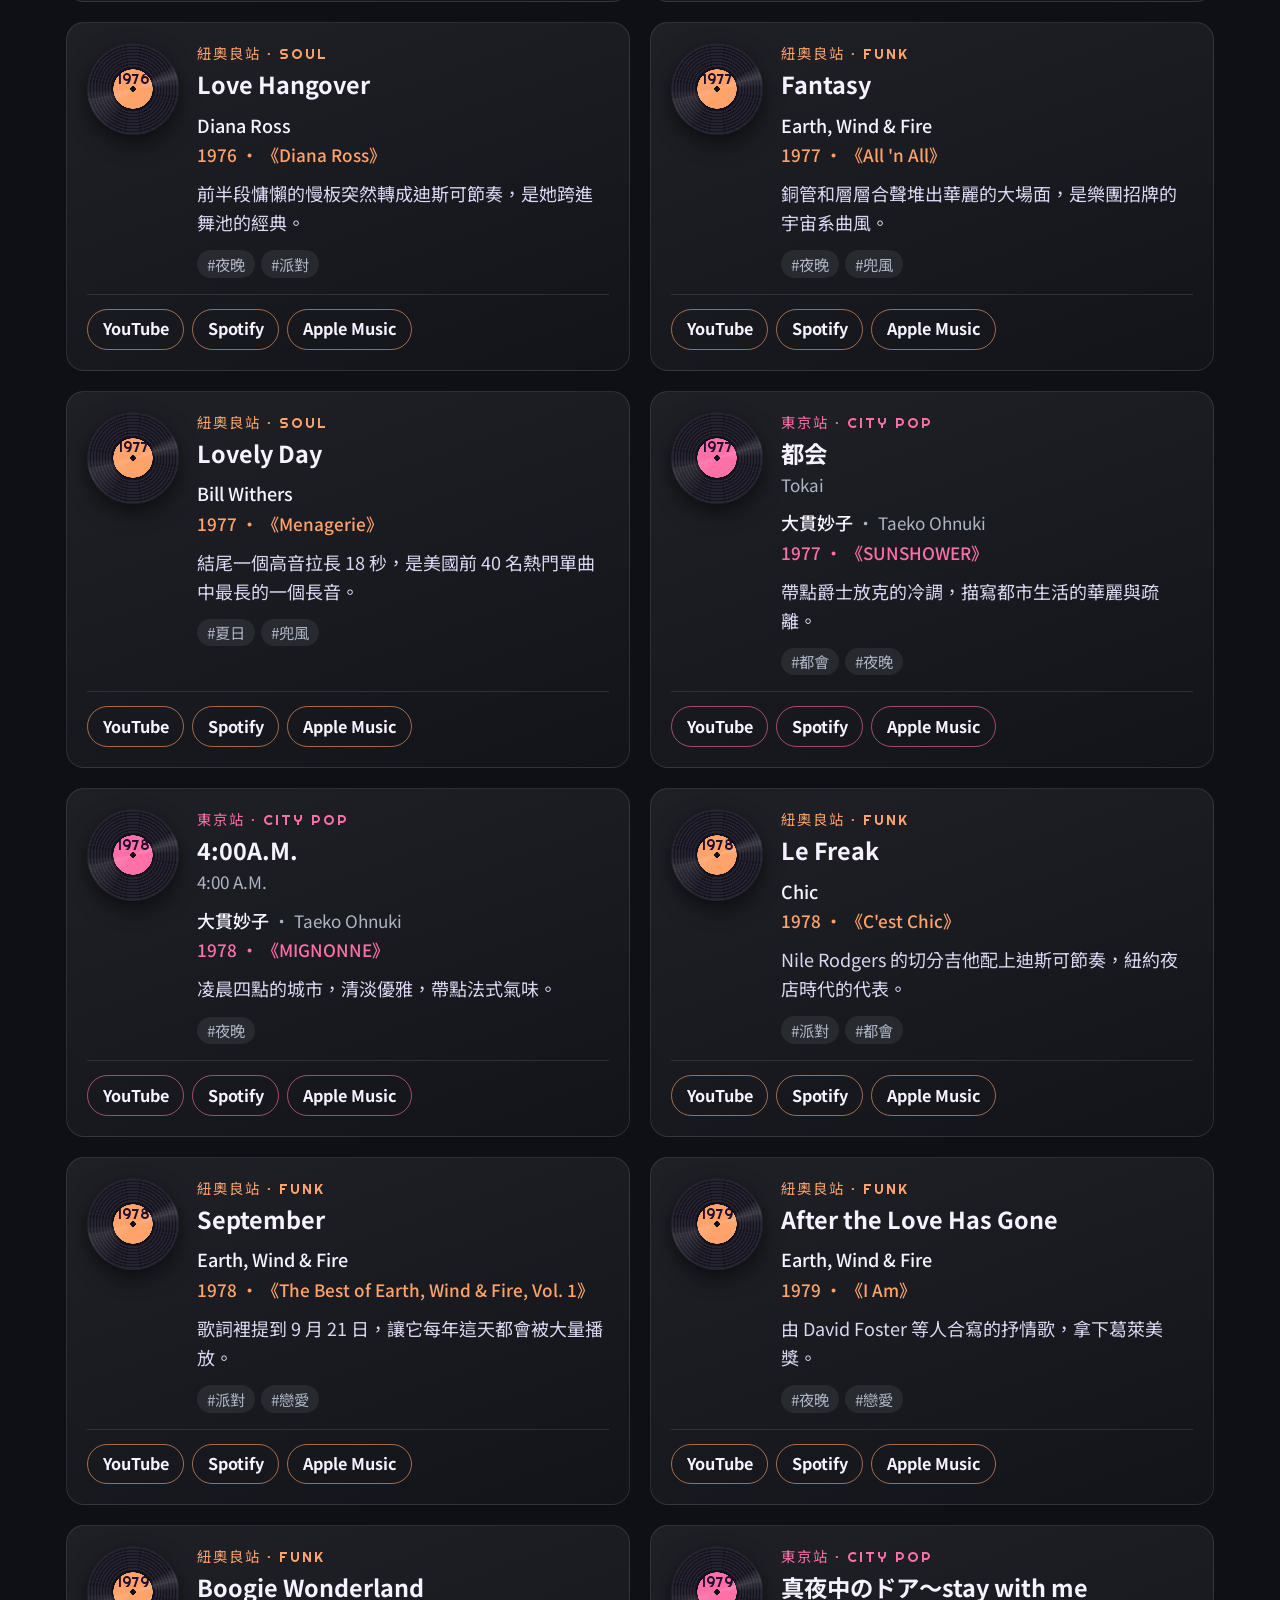
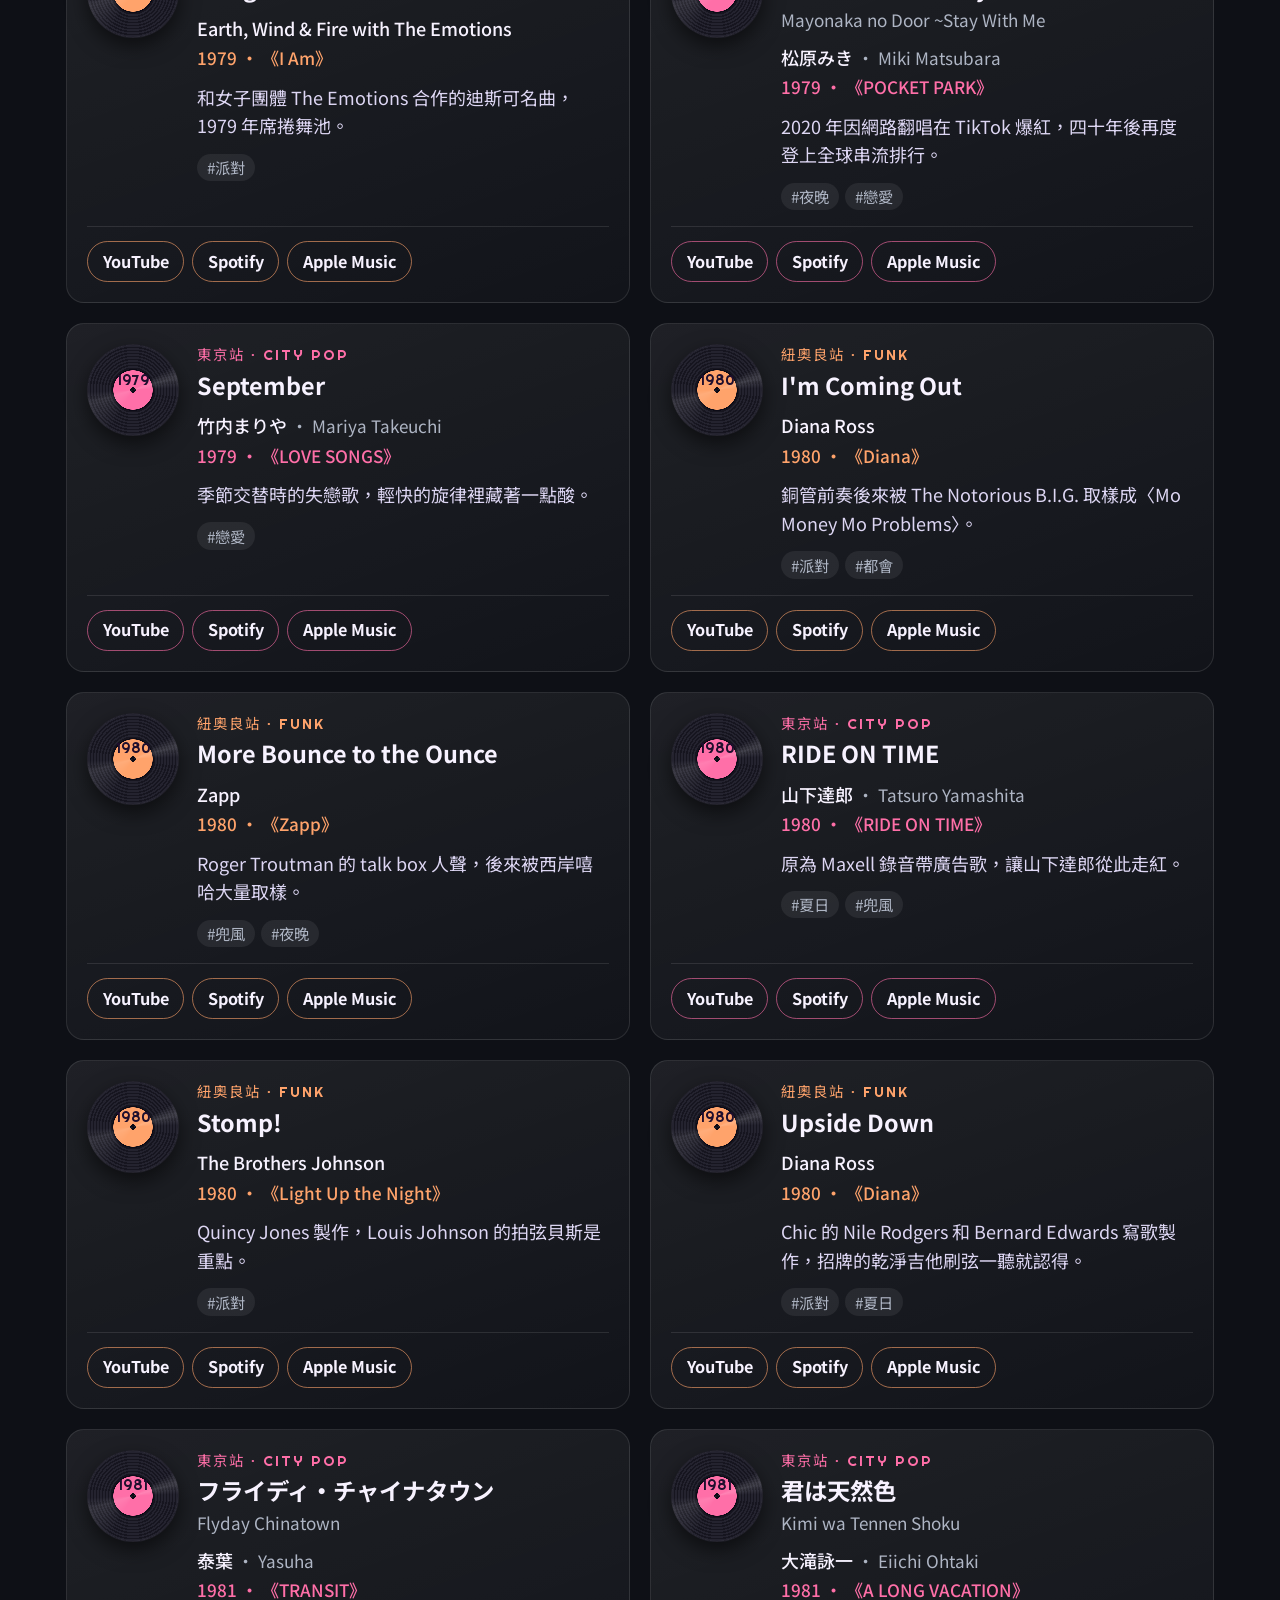
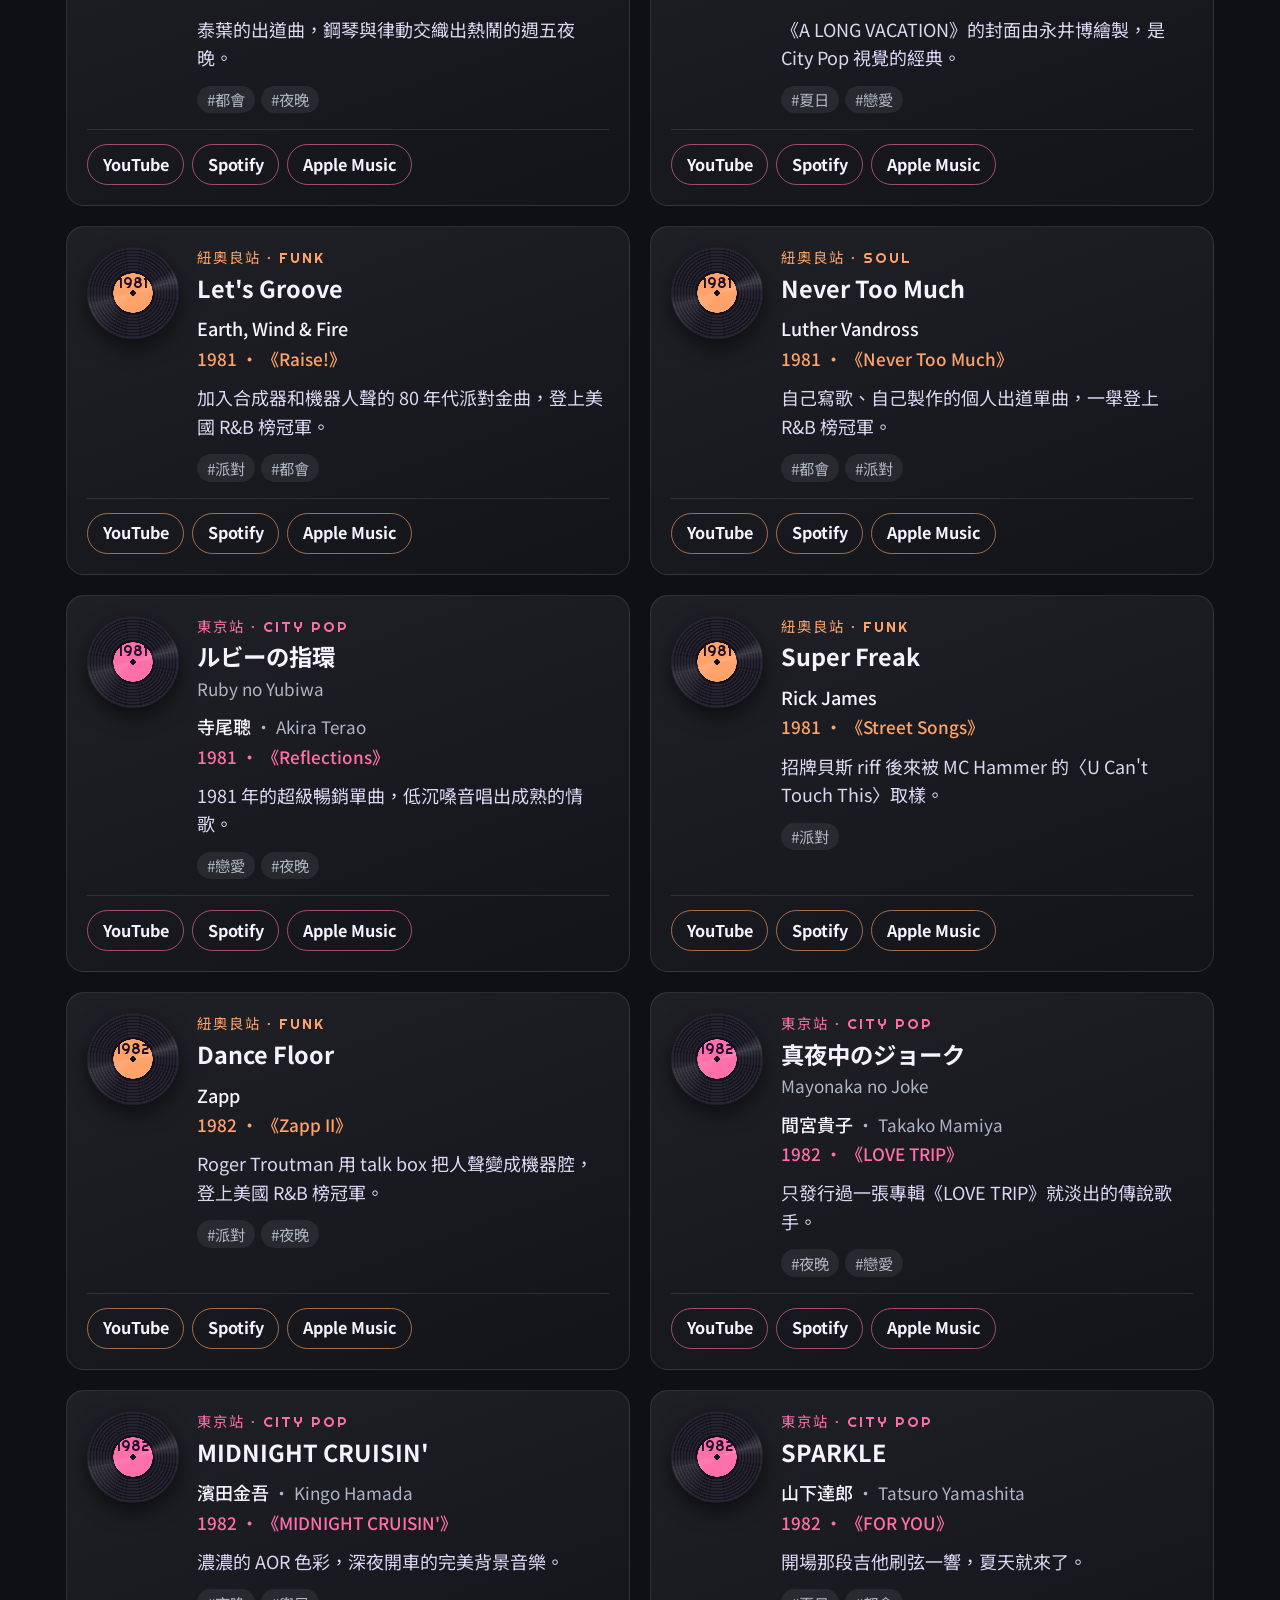
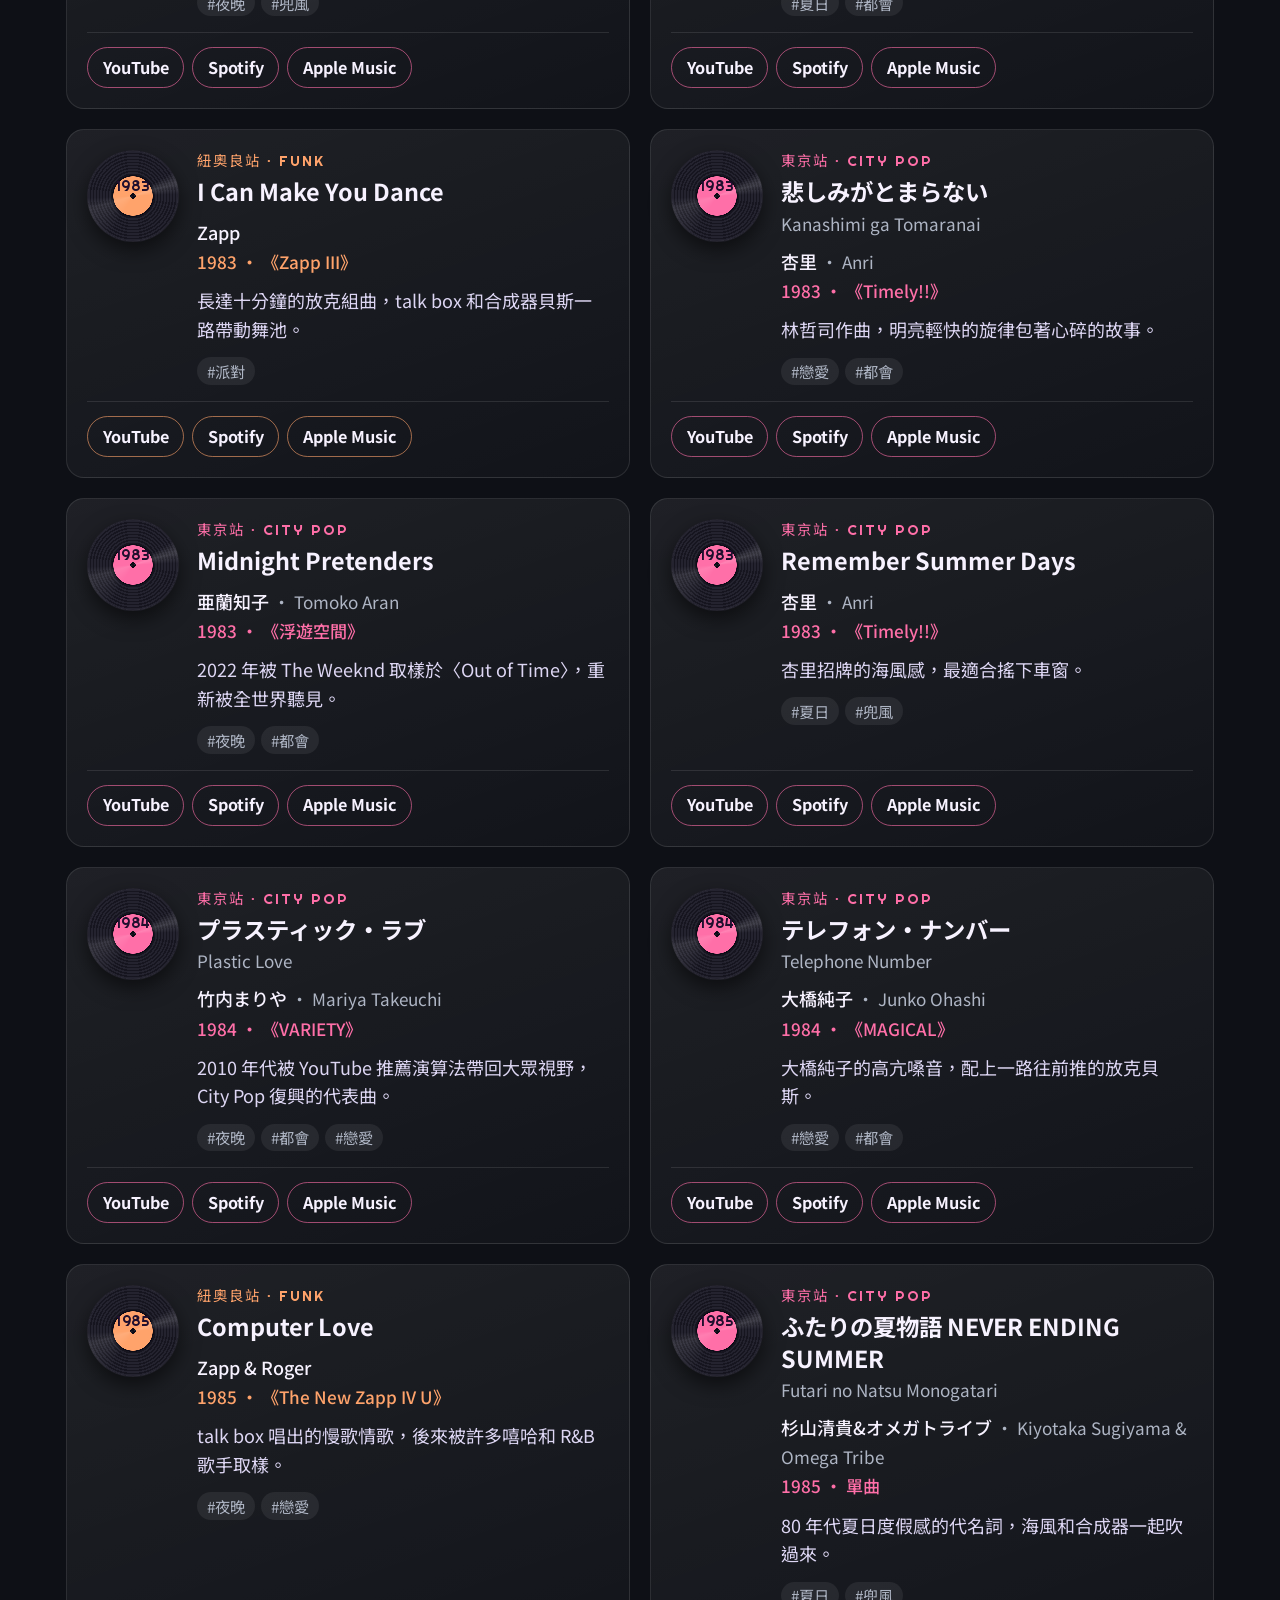
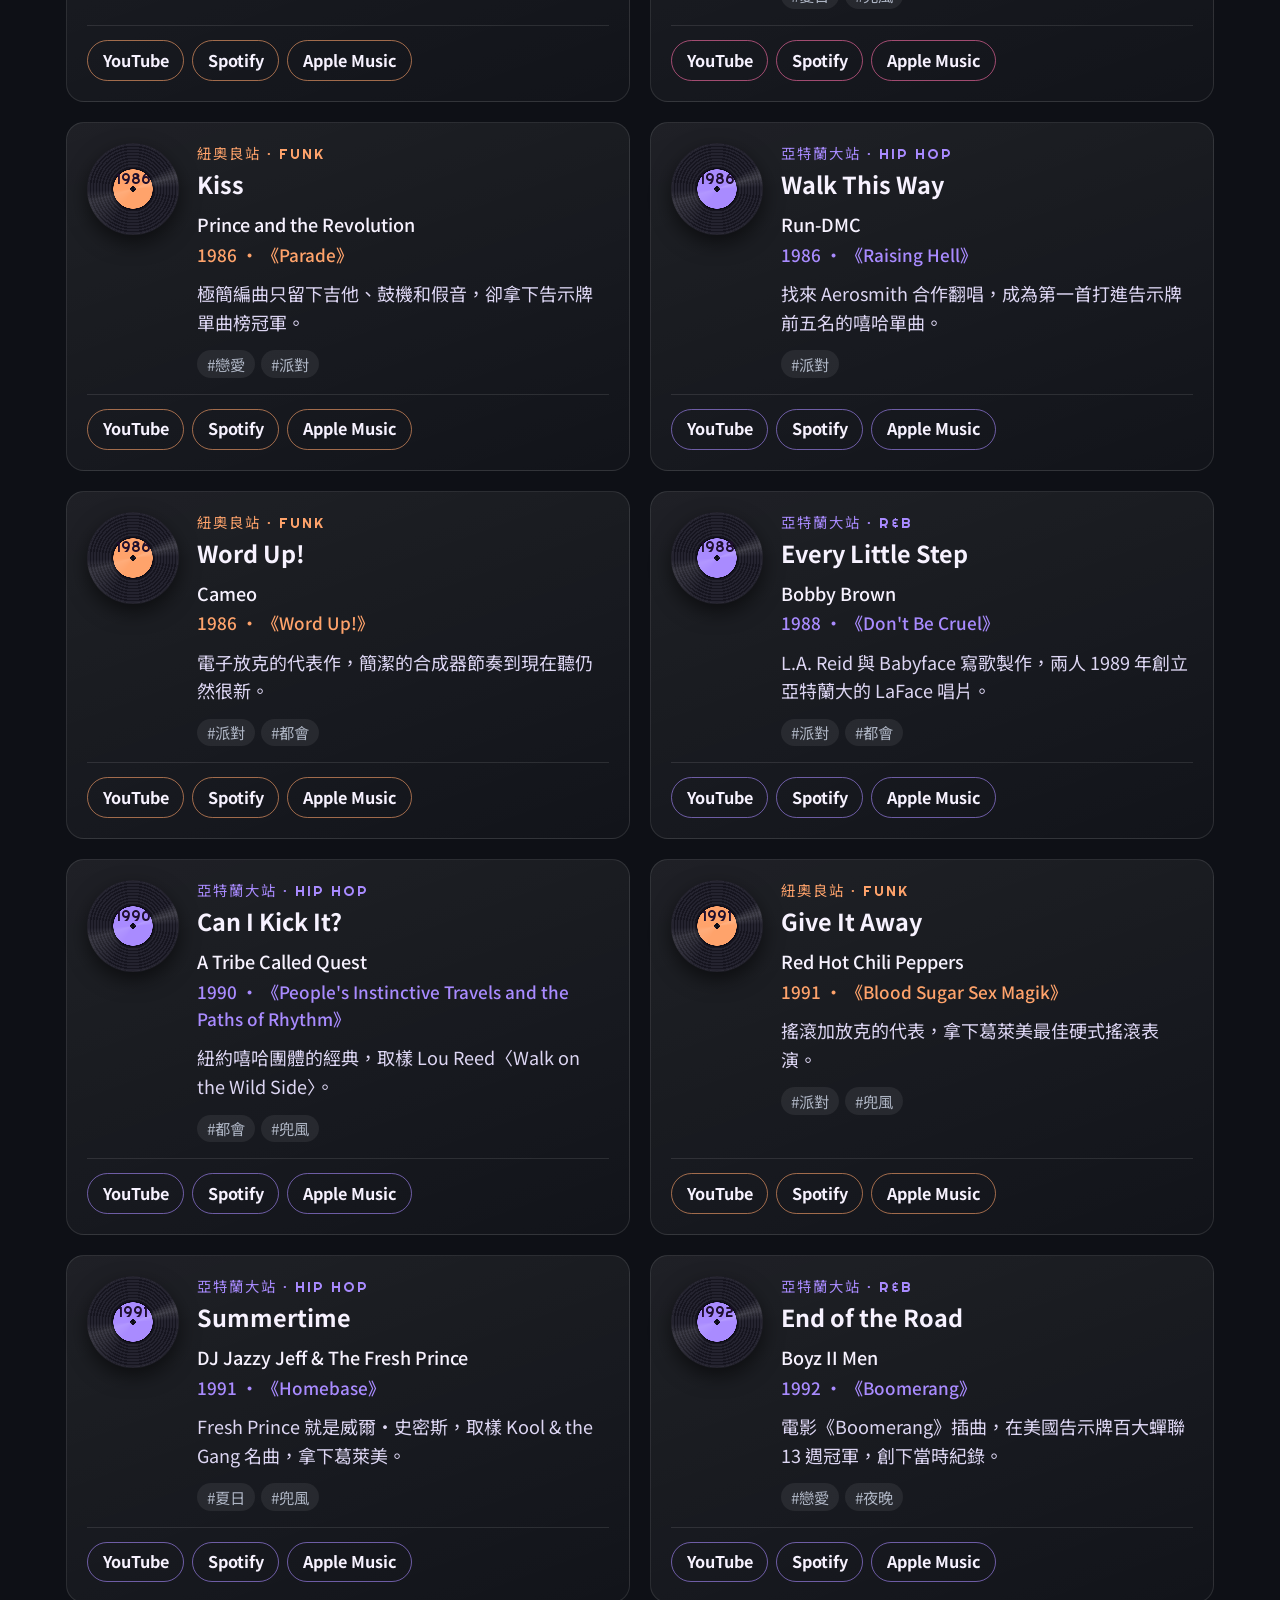
==== commit e41ddae4: "加入 GoatCounter 訪客統計與首頁「累計旅客」翻牌計數器 - 首頁和四個車站頁面裝上 GoatCounter（不用 cookie） - 首頁出發時刻表右上角顯示全站累計旅客，用翻牌數字跳出來" ====
--- a/index.html
+++ b/index.html
@@ -79,5 +79,7 @@
   <script src="common.js"></script>
   <script src="bgm.js"></script>
   <script src="app.js"></script>
+  <!-- 訪客統計（GoatCounter，不用 cookie）：https://ginichang.goatcounter.com -->
+  <script data-goatcounter="https://ginichang.goatcounter.com/count" async src="//gc.zgo.at/count.js"></script>
 </body>
 </html>
--- a/common.css
+++ b/common.css
@@ -139,6 +139,13 @@
   font-size: 1rem;
   letter-spacing: 0.08em;
 }
+.board-meta { display: inline-flex; flex-wrap: wrap; align-items: center; justify-content: flex-end; gap: 8px 16px; }
+/* 累計旅客：小一號的翻牌數字 */
+.board-riders { display: inline-flex; align-items: center; gap: 8px; }
+.board-riders[hidden] { display: none; }
+.riders-label { color: #8a91a1; font-family: var(--font-body); font-size: 0.8rem; letter-spacing: 0.1em; }
+.board-riders .flap { gap: 2px; }
+.board-riders .flap b { width: 18px; height: 26px; font-size: 15px; }
 .board-row {
   display: grid;
   grid-template-columns: 64px 170px 118px 1fr 100px;
